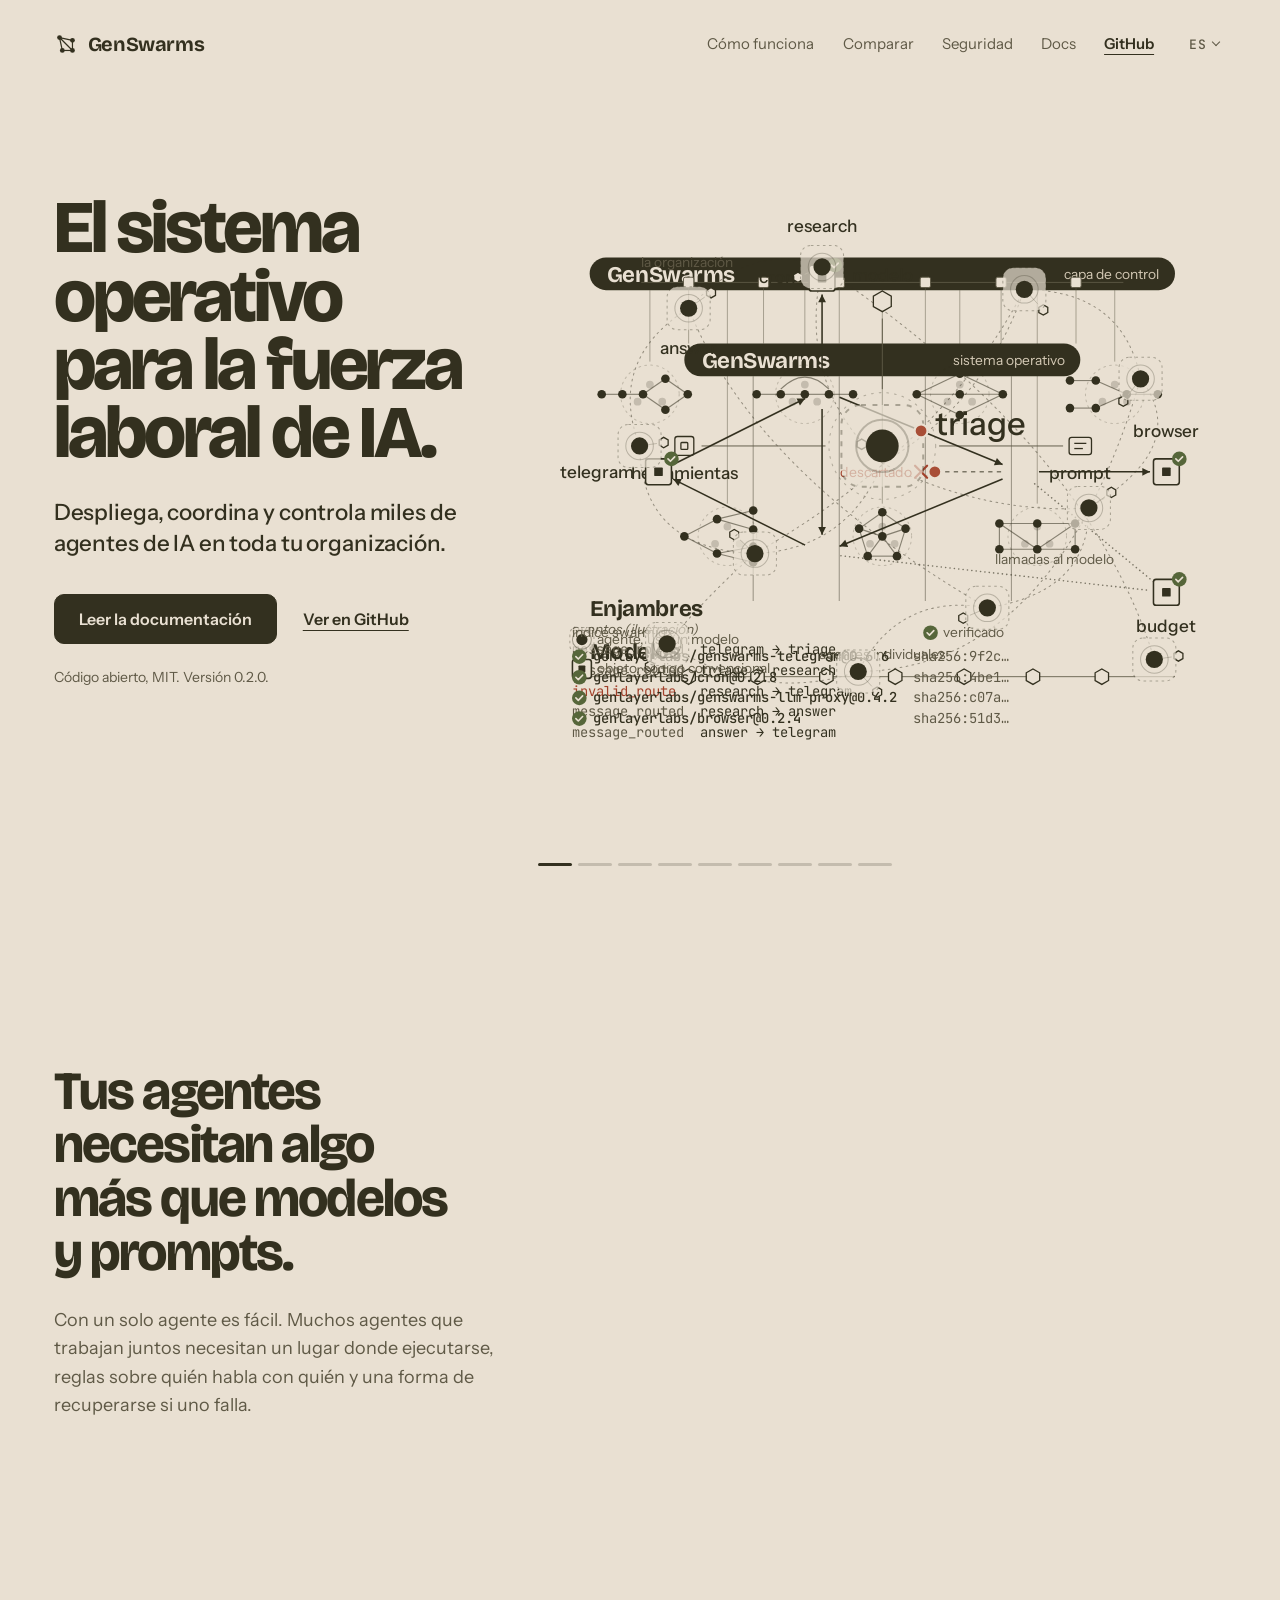
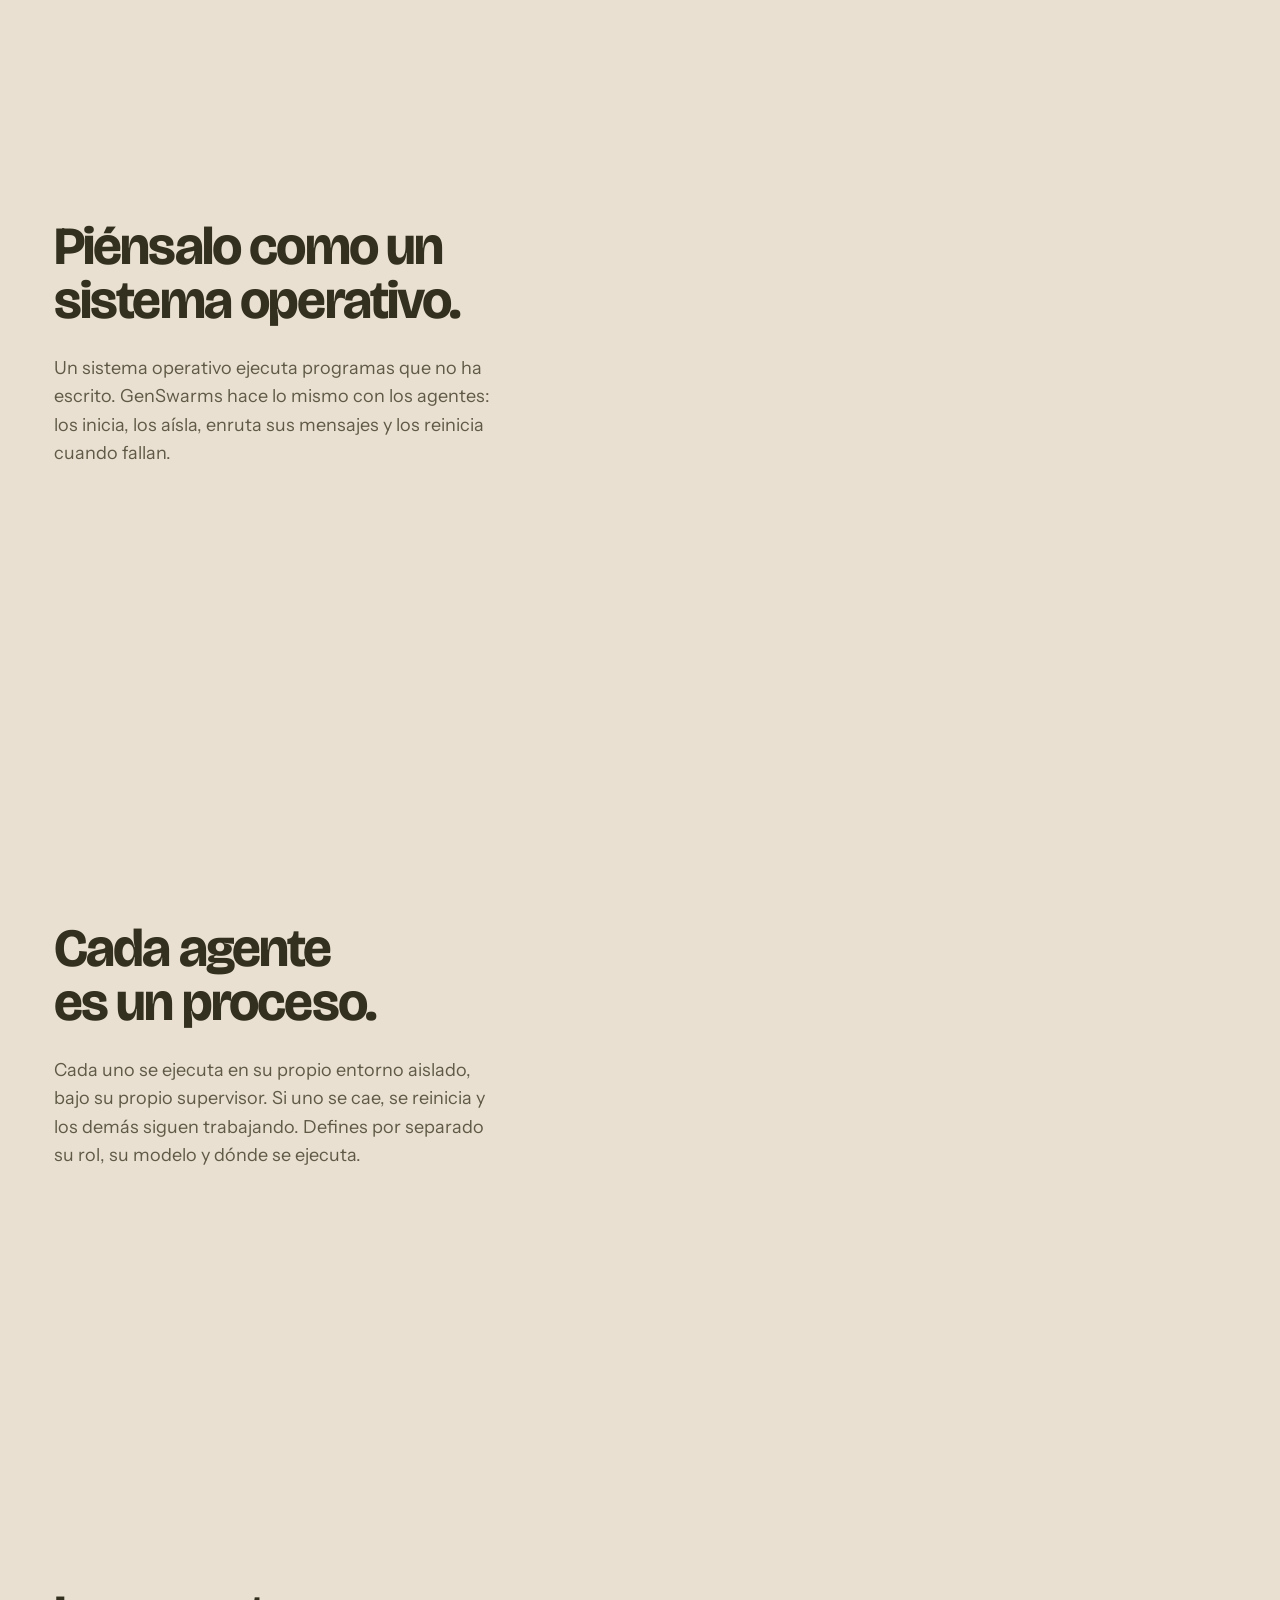
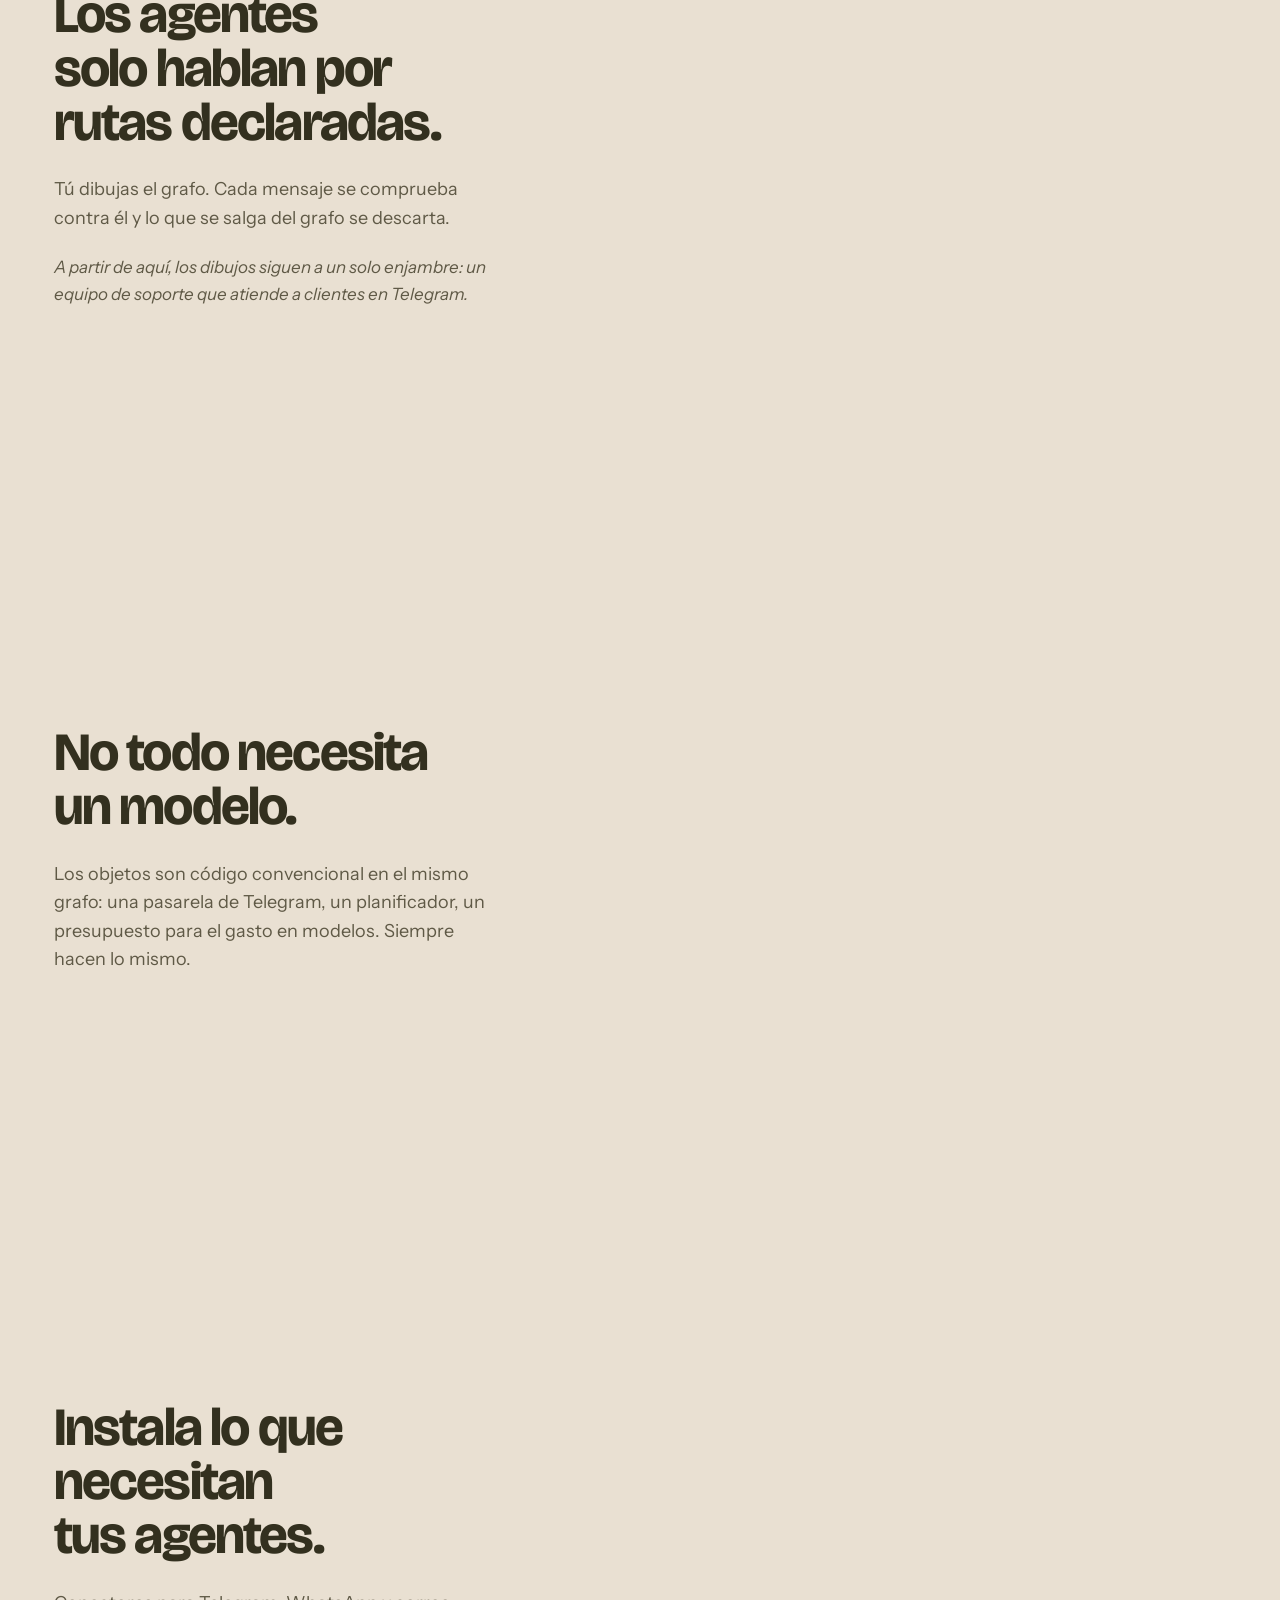
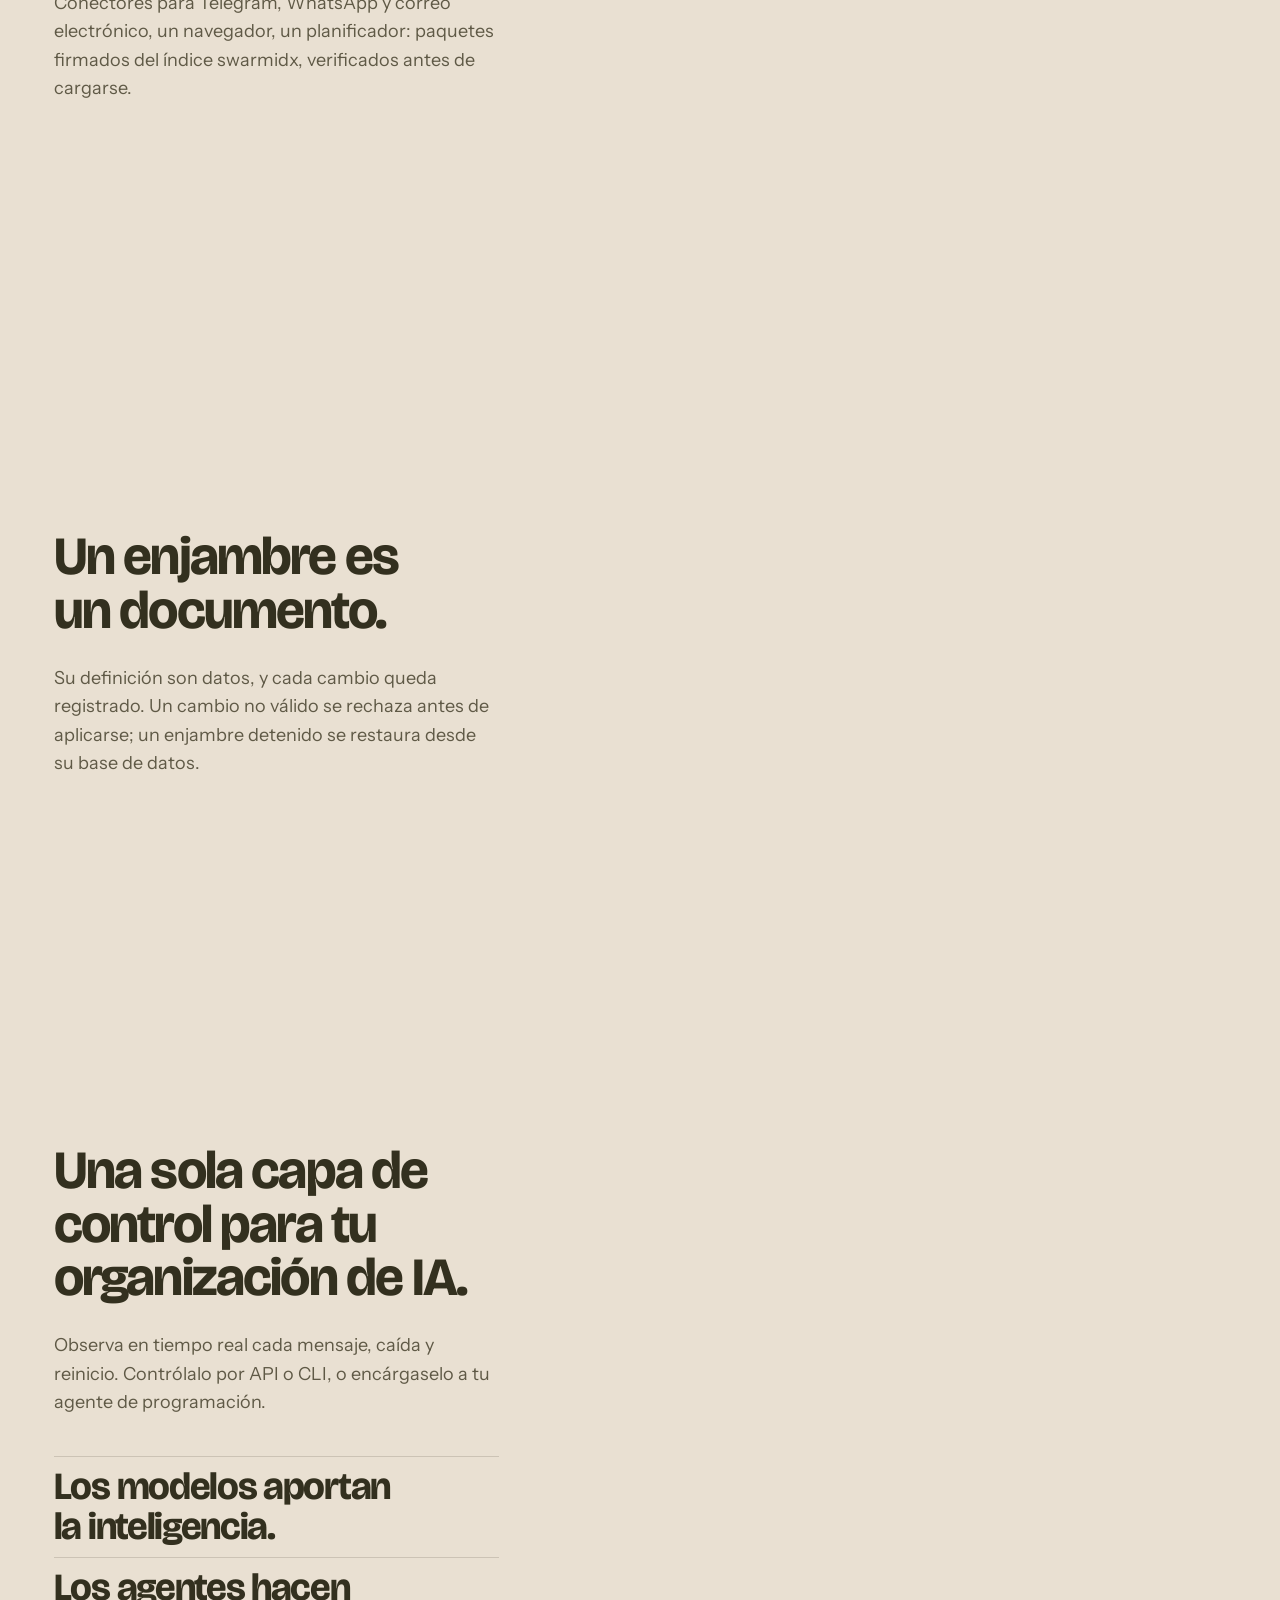
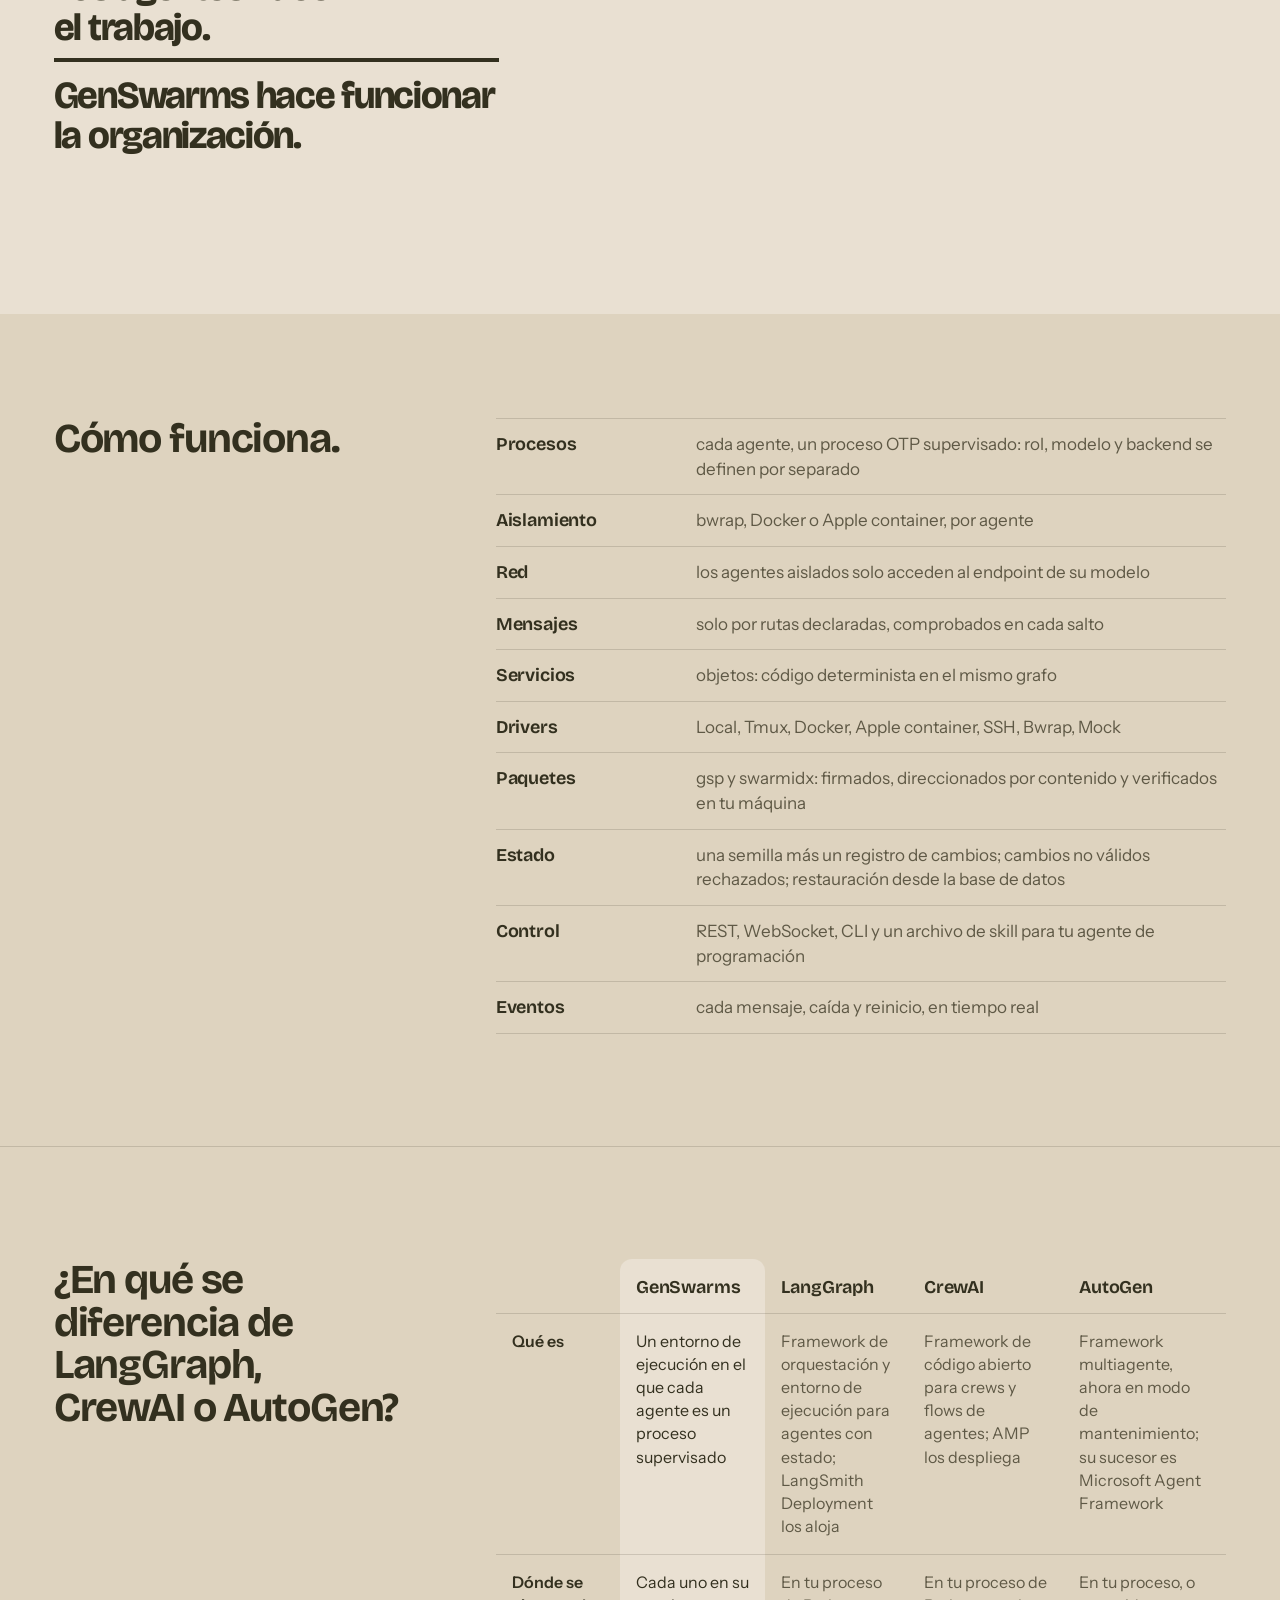
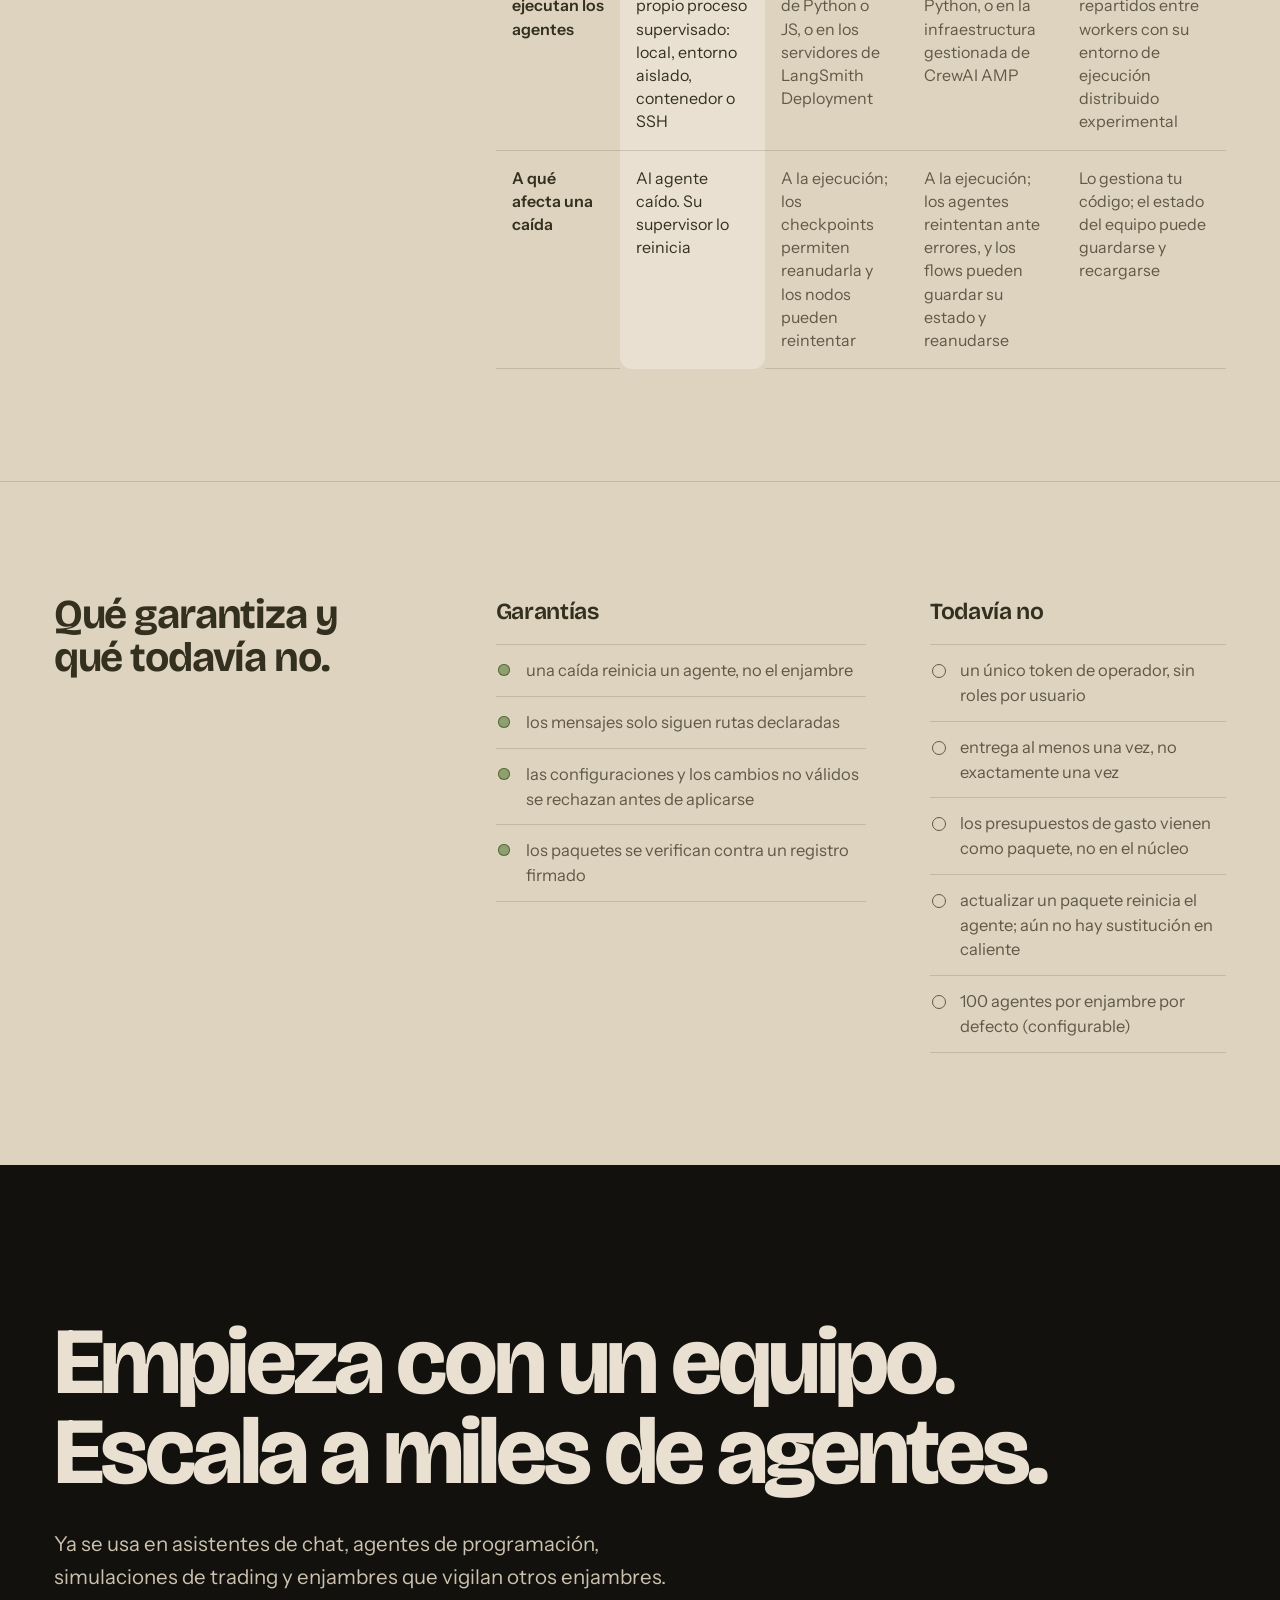
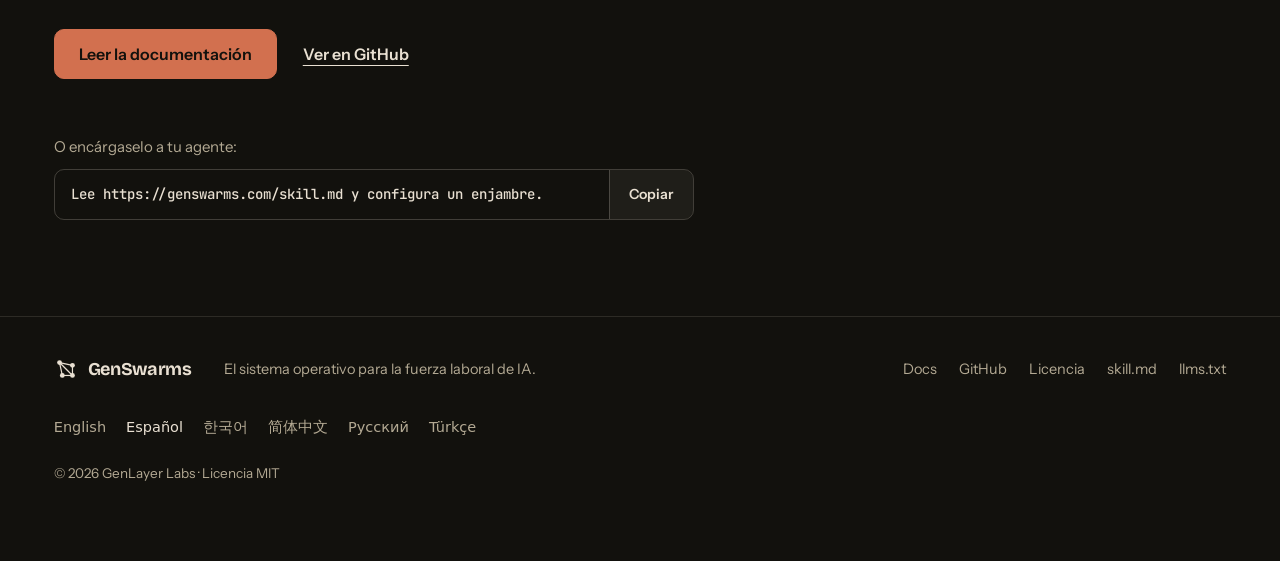
==== website/es/index.html @ ed3d5033 "site: landing page in Spanish, Korean, Chinese, Russian and Turkish Five translations built from the" ====
<!doctype html>
<html lang="es">
<head>
<meta charset="utf-8">
<meta name="viewport" content="width=device-width, initial-scale=1">
<title>GenSwarms: el sistema operativo para la fuerza laboral de IA</title>
<meta name="description" content="GenSwarms ejecuta agentes de IA como procesos separados y supervisados, con rutas de mensajes declaradas, API y eventos en vivo. Código abierto, MIT.">
<link rel="canonical" href="https://genswarms.com/es/">
<link rel="alternate" hreflang="en" href="https://genswarms.com/">
<link rel="alternate" hreflang="es" href="https://genswarms.com/es/">
<link rel="alternate" hreflang="ko" href="https://genswarms.com/ko/">
<link rel="alternate" hreflang="zh-Hans" href="https://genswarms.com/zh/">
<link rel="alternate" hreflang="ru" href="https://genswarms.com/ru/">
<link rel="alternate" hreflang="tr" href="https://genswarms.com/tr/">
<link rel="alternate" hreflang="x-default" href="https://genswarms.com/">
<meta http-equiv="content-language" content="es">
<meta property="og:type" content="website"><meta property="og:locale" content="es_ES">
<meta property="og:title" content="GenSwarms: el sistema operativo para la fuerza laboral de IA">
<meta property="og:description" content="Despliega, coordina y controla agentes de IA como procesos separados y supervisados.">
<meta property="og:url" content="https://genswarms.com/es/"><meta property="og:image" content="https://genswarms.com/og-es.png">
<meta name="twitter:card" content="summary_large_image">
<link rel="icon" href="/favicon.svg" type="image/svg+xml"><link rel="icon" href="/favicon-32.png" sizes="32x32"><link rel="apple-touch-icon" href="/apple-touch-icon.png">
<script type="application/ld+json">{"@context":"https://schema.org","@type":"SoftwareApplication","name":"GenSwarms","applicationCategory":"DeveloperApplication","operatingSystem":"Linux, macOS","softwareVersion":"0.2.0","license":"https://opensource.org/licenses/MIT","url":"https://genswarms.com/es/","codeRepository":"https://github.com/genlayerlabs/genswarms","description":"El sistema operativo para la fuerza laboral de IA: ejecuta agentes de IA como procesos separados y supervisados, en rutas de mensajes declaradas, con una API REST + WebSocket y un flujo de eventos en tiempo real.","inLanguage":"es","offers":{"@type":"Offer","price":"0","priceCurrency":"USD"},"author":{"@type":"Organization","name":"GenLayer Labs"}}</script>
<link rel="preconnect" href="https://fonts.googleapis.com">
<link rel="preconnect" href="https://fonts.gstatic.com" crossorigin>
<link href="https://fonts.googleapis.com/css2?family=Bricolage+Grotesque:opsz,wght@12..96,400..800&family=Instrument+Sans:ital,wght@0,400;0,500;0,600;1,400&family=JetBrains+Mono:wght@400;500&display=swap" rel="stylesheet">
<script>if(matchMedia('(min-width: 1000px) and (min-height: 600px)').matches&&!matchMedia('(prefers-reduced-motion: reduce)').matches)document.documentElement.classList.add('cine')</script>
<style>
:root{--sand:#E9E0D2;--sand-2:#DED3BF;--sand-3:#d3c7b0;--ink:#33301f;--ink-2:#5f5946;--line:rgba(51,48,31,.16);--clay:#A84E36;--clay-l:#D2704F;--clay-d:#96432e;--night:#12110d;--sage:#8fa06f;--sage-d:#56663a;--crash:#E0664A;--crash-d:#a2412b;--fd:'Bricolage Grotesque',ui-sans-serif,system-ui,sans-serif;--ft:'Instrument Sans',ui-sans-serif,system-ui,sans-serif;--fm:'JetBrains Mono',ui-monospace,Menlo,monospace;--g:clamp(16px,4.2vw,64px);--ease:cubic-bezier(.65,0,.25,1)}*{box-sizing:border-box}html{-webkit-text-size-adjust:100%;scroll-behavior:smooth;scroll-padding-top:88px}@media (prefers-reduced-motion:reduce){html{scroll-behavior:auto}}body{margin:0;background:var(--sand);color:var(--ink);font:400 18px/1.58 var(--ft);-webkit-font-smoothing:antialiased;text-rendering:optimizeLegibility;overflow-x:hidden}a{color:inherit}:focus-visible{outline:2px solid var(--clay);outline-offset:3px;border-radius:4px}code{font:500 .86em/1 var(--fm);background:var(--sand-2);padding:.18em .4em;border-radius:4px;color:var(--ink);white-space:nowrap}.sr{position:absolute;width:1px;height:1px;overflow:hidden;clip:rect(0 0 0 0);white-space:nowrap}.skip{position:absolute;left:16px;top:-60px;background:var(--ink);color:var(--sand);padding:10px 14px;border-radius:8px;z-index:100}.skip:focus{top:12px}.cine .step :focus-visible{scroll-margin-top:96px}.top{position:absolute;inset:0 0 auto 0;z-index:10;display:flex;align-items:center;justify-content:space-between;gap:24px;padding:22px var(--g)}.brand{display:inline-flex;align-items:center;min-height:44px;gap:10px;font:700 20px/1 var(--fd);letter-spacing:-.02em;text-decoration:none;color:var(--ink)}.mark{width:24px;height:24px;flex:none}.top nav{display:flex;align-items:center;gap:clamp(14px,2.2vw,30px);font-size:15px}.top nav a{display:inline-flex;align-items:center;min-height:44px;text-decoration:none;color:var(--ink-2)}.top nav a:hover{color:var(--ink)}.top nav .gh{color:var(--ink);font-weight:600;text-decoration:underline;text-decoration-thickness:1px;text-underline-offset:5px}.top nav .gh:hover{text-decoration-thickness:2px}@media (max-width:719px){.top nav a:not(.gh):not([href="/docs/"]){display:none}}.ctas{display:flex;flex-wrap:wrap;align-items:center;gap:12px 22px;margin:36px 0 0}.btn{display:inline-flex;align-items:center;justify-content:center;min-height:50px;padding:0 24px;border-radius:10px;font:600 16px/1 var(--ft);text-decoration:none;transition:background .2s,color .2s,border-color .2s}.btn-primary{background:var(--ink);color:var(--sand);border:1px solid var(--ink)}.btn-primary:hover{background:var(--clay);border-color:var(--clay)}.btn-ghost{border:0;text-decoration:underline;text-decoration-thickness:1px;text-underline-offset:5px;padding:0 4px;color:var(--ink)}.btn-ghost:hover{text-decoration-thickness:2px}.story{position:relative}.steps{padding:0 var(--g)}.step{padding:56px 0;border-top:1px solid var(--line)}.step-hero{border-top:0;padding-top:120px}.copy{max-width:38rem}.copy p{color:var(--ink-2);margin:0 0 18px;max-width:34em}h1,h2,h3{font-family:var(--fd);color:var(--ink);margin:0;text-wrap:balance}h1{font-weight:780;font-size:clamp(44px,13.2vw,64px);line-height:.92;letter-spacing:-.042em;margin-bottom:30px;font-variation-settings:"opsz" 96}.step h2{font-weight:730;font-size:clamp(34px,9.4vw,52px);line-height:.98;letter-spacing:-.034em;margin-bottom:26px;font-variation-settings:"opsz" 96}.copy .lead{font:500 clamp(21px,1.75vw,25px)/1.34 var(--ft);color:var(--ink);letter-spacing:-.006em}.copy .ex{font-style:italic;font-size:17px;color:var(--ink-2);margin-top:22px}.copy .meta{font-size:14px;margin-top:22px}.copy .triad{margin-top:40px;max-width:none}.triad span{display:block;font:740 clamp(30px,7.6vw,54px)/1.04 var(--fd);letter-spacing:-.034em;color:var(--ink);font-variation-settings:"opsz" 96;padding:10px 0;border-top:1px solid var(--line)}.triad span:last-child{border-top:4px solid var(--ink);padding-top:14px}.still{margin:28px 0 0;padding:0}.still .sys.L{display:none}.still .sys.P{max-width:520px;margin:0 auto}.fig-note{font-size:13px;line-height:1.45;color:var(--ink-2);margin-top:10px}.stage-col{display:none}@media (min-width:760px){.still{margin:40px 0 0}.still .sys.L{display:block;max-width:900px}.still .sys.P{display:none}}@media (min-width:1000px){.step{padding:96px 0}.step-hero{padding-top:150px}h1{font-size:clamp(50px,5.5vw,104px)}.step h2{font-size:clamp(40px,4.2vw,64px);line-height:1}.triad span{font-size:clamp(30px,3vw,46px)}}@media (min-width:1280px){.step{display:grid;grid-template-columns:minmax(0,4.5fr) minmax(0,7.5fr);gap:4vw;align-items:center}.still{margin:0}h1{font-size:clamp(50px,5.8vw,104px)}}@media (min-width:1000px){.cine .story{display:grid;grid-template-columns:minmax(0,1fr) min(58vw,880px)}.cine .steps{grid-column:1;grid-row:1;padding-right:3vw}.cine .step{display:flex;flex-direction:column;justify-content:center;min-height:78vh;padding:12vh 0;border-top:0}.cine .step-hero{min-height:100vh;padding-top:max(12vh,104px)}.cine .step:last-child{min-height:100vh}.cine .still{display:none}.cine .stage-col{display:block;grid-column:2;grid-row:1}}@media (min-width:1000px) and (max-width:1279px){.cine .story{grid-template-columns:minmax(0,1fr) 60vw}.cine h1{font-size:5.3vw}.cine .stage{padding-right:24px}}@media (min-width:1000px) and (max-width:1279px),(min-width:1000px) and (max-height:799px){.L.live .ts,.L.live .log{font-size:18.5px}}@media (min-width:1000px) and (max-height:799px){.stage{padding-top:12px;padding-bottom:12px}.stage-cap{margin-top:6px}}.stage{position:sticky;top:0;height:100vh;display:flex;flex-direction:column;justify-content:center;padding:24px var(--g) 24px 0}.stage-fig{margin:0;flex:1;min-height:0;display:flex;flex-direction:column;justify-content:center}.stage .sys{width:100%;height:min(78vh,720px)}.stage-cap{min-height:1.45em;padding-left:2px}.stage-cap span{display:none}.live[data-s="4"]~.stage-cap [data-at="4"],.live[data-s="5"]~.stage-cap [data-at="5"],.live[data-s="6"]~.stage-cap [data-at="6"],.live[data-s="7"]~.stage-cap [data-at="7"]{display:inline}.rail{list-style:none;display:flex;gap:6px;margin:6px 0 0;padding:0}.rail button{appearance:none;border:0;background:none;padding:10px 0;width:34px;cursor:pointer;display:block}.rail button::before{content:"";display:block;height:3px;border-radius:2px;background:rgba(51,48,31,.2);transition:background .3s}.rail button:hover::before{background:rgba(51,48,31,.5)}.rail button[aria-current]::before{background:var(--ink)}.sys{display:block;width:100%;height:auto;overflow:visible}.sys text{font-family:var(--ft);fill:var(--ink-2)}.sys .t{fill:var(--ink);font-weight:500}.sys .tb{font-family:var(--fd);font-weight:700;fill:var(--ink);letter-spacing:-.02em}.sys .log{font-family:var(--fm);fill:var(--ink);white-space:pre}.sys .logcap{font-style:italic}.sys .k-message_routed,.sys .k-dg{fill:var(--ink-2)}.sys .k-invalid_route,.sys .k-no{fill:var(--crash-d)}.sys .k-hd,.sys .k-pkg{fill:var(--ink);font-weight:500}.sys .st{fill:var(--ink)}.fx{opacity:0}.org-ghost{fill:none;stroke:var(--ink);stroke-opacity:.22;stroke-width:1.2;stroke-dasharray:2 5;stroke-linecap:round}.org-ghost-m{stroke:var(--ink);stroke-opacity:.2;stroke-width:9;stroke-linecap:round}.P .org-ghost-m{stroke-width:7}.ag .core{fill:var(--ink)}.ag .ring{fill:none;stroke:var(--ink);stroke-opacity:.26;stroke-width:1.2}.ag .bnd,.lg-b{fill:rgba(233,224,210,.7);stroke:var(--ink);stroke-opacity:.35;stroke-width:1.2;stroke-dasharray:3 4}.wire{fill:none;stroke:var(--ink);stroke-opacity:.45;stroke-width:1.2;stroke-dasharray:2 5;stroke-linecap:round}.orgline{stroke:var(--ink-2);stroke-width:1}.dept{fill:var(--sand);stroke:var(--ink-2);stroke-width:1.1}.drop{stroke:var(--ink-2);stroke-width:1;stroke-opacity:.55}.layer{fill:var(--ink)}.sys .tb.bandl{fill:var(--sand)}.sys .ts.bandr{fill:#d5cab6}.dia-in{fill:none;stroke:var(--sand);stroke-width:1.5}.col{stroke:var(--ink);stroke-width:1.3;stroke-opacity:.4}.lead{stroke:var(--ink-2);stroke-width:1}.halo{fill:none;stroke:var(--ink);stroke-opacity:.3;stroke-width:1.2;stroke-dasharray:2 7;stroke-linecap:round}.sat{stroke:var(--ink-2);stroke-width:1.1}.glyph,.hex{fill:var(--sand);stroke:var(--ink);stroke-width:1.5}.e{stroke:var(--ink);stroke-width:1.8}.e-h{fill:var(--ink)}.burst{fill:none;stroke:var(--crash);stroke-width:2;stroke-dasharray:4 4;transform-box:fill-box;transform-origin:center}.restart{fill:none;stroke:var(--sage);stroke-width:3;transform-box:fill-box;transform-origin:center}.tok circle{fill:var(--clay);stroke:var(--sand);stroke-width:2.5}.ce{stroke:var(--ink);stroke-width:1.3;stroke-opacity:.55;fill:none}.cn{fill:var(--ink)}.ob{fill:var(--sand);stroke:var(--ink);stroke-width:1.8}.ob-c{fill:var(--ink)}.lg-r{fill:none;stroke:var(--ink);stroke-opacity:.4;stroke-width:1.2}.lg-c{fill:var(--ink)}.mc{stroke:var(--ink);stroke-opacity:.6;stroke-width:1.8;stroke-dasharray:.1 5;stroke-linecap:round}.edrop{stroke:var(--ink);stroke-opacity:.6;stroke-width:1.6;stroke-dasharray:5 5}.xm{fill:none;stroke:var(--crash-d);stroke-width:2.6;stroke-linecap:round}.sys .xl{fill:var(--crash-d)}.okb{fill:var(--sage-d)}.nob{fill:var(--crash-d)}.okc{fill:none;stroke:var(--sand);stroke-width:1.9;stroke-linecap:round;stroke-linejoin:round}.doc{fill:var(--sand);stroke:var(--ink);stroke-opacity:.45;stroke-width:1.3}.doc-f{fill:none;stroke:var(--ink);stroke-opacity:.45;stroke-width:1.3}.db{fill:var(--sand);stroke:var(--ink);stroke-width:1.4}.mline{stroke:var(--ink-2);stroke-width:1}.P .e,.P .ce{stroke-width:1.5}.live .world{transform-origin:0 0}.live .cam{transform-box:view-box}@media (prefers-reduced-motion:no-preference){.live .fx{transition:opacity .5s ease}.live .ag{transition:transform 1s cubic-bezier(.22,1,.36,1) calc(var(--i) * 30ms),opacity .5s ease}.live .world{transition:transform 1.2s var(--ease),opacity .7s ease .25s}.live .cam{transition:transform 1.2s var(--ease)}.live[data-s="0"] .halo{animation:spin 60s linear infinite;transform-box:fill-box;transform-origin:center}@keyframes spin{to{transform:rotate(360deg)}}.sys[data-s="3"] .a10 .core{animation:crashCore 7.2s infinite}.sys[data-s="3"] .burst{animation:burst 7.2s infinite}.sys[data-s="3"] .restart{animation:restart 7.2s infinite}.sys[data-s="3"] .st{animation:status 7.2s infinite}@keyframes crashCore{0%,33%{fill:var(--ink)}35%,56%{fill:var(--crash)}62%{fill:var(--sage)}72%,100%{fill:var(--ink)}}@keyframes burst{0%,33%{opacity:0;transform:scale(.6)}36%{opacity:1;transform:scale(1)}56%{opacity:.9;transform:scale(1.15)}64%,100%{opacity:0;transform:scale(1.5)}}@keyframes restart{0%,56%{opacity:0;transform:scale(1.5)}64%{opacity:1;transform:scale(1)}100%{opacity:1;transform:scale(1)}}@keyframes status{0%,34%{opacity:0}40%,100%{opacity:1}}}.proof{background:var(--sand-2)}.band{display:grid;gap:34px;max-width:1400px;margin:0 auto;padding:88px var(--g);border-top:1px solid var(--line)}.band:first-child{border-top:0;padding-top:104px}.band-head h2{font-weight:700;font-size:clamp(30px,6.6vw,46px);line-height:1.04;letter-spacing:-.028em;margin-bottom:16px}@media (min-width:1000px){.band{grid-template-columns:minmax(0,4fr) minmax(0,8fr);gap:6vw;padding-top:112px;padding-bottom:112px}.band-head{position:sticky;top:48px;align-self:start}.band-head h2{font-size:clamp(34px,3.2vw,46px)}}.spec{margin:0;border-bottom:1px solid var(--line)}.spec div{display:grid;gap:2px;padding:13px 0;border-top:1px solid var(--line)}.spec dt{font:650 18px/1.3 var(--fd);letter-spacing:-.01em;color:var(--ink)}.spec dd{margin:0;color:var(--ink-2);font-size:17px;line-height:1.45}@media (min-width:640px){.spec div{grid-template-columns:minmax(120px,1fr) minmax(0,3fr);gap:24px;align-items:baseline}}.cmp-wrap{min-width:0}.cmp{width:100%;border-collapse:collapse;font-size:16px;line-height:1.45}.cmp th,.cmp td{text-align:left;vertical-align:top;padding:16px 16px;border-top:1px solid var(--line)}.cmp thead th{border-top:0;font:650 18px/1.2 var(--fd);letter-spacing:-.01em;color:var(--ink);padding-top:18px;padding-bottom:14px}.cmp tbody th{font-weight:600;color:var(--ink);width:17%}.cmp td{color:var(--ink-2)}.cmp .gs{background:var(--sand);color:var(--ink)}.cmp thead .gs{border-radius:12px 12px 0 0}.cmp tbody tr:last-child .gs{border-radius:0 0 12px 12px}.cmp tbody tr:last-child th,.cmp tbody tr:last-child td{border-bottom:1px solid var(--line)}.cmp tbody tr:last-child td.gs{border-bottom-color:transparent}@media (max-width:759px){.cmp,.cmp tbody,.cmp tr,.cmp th,.cmp td{display:block;width:auto}.cmp thead{position:absolute;width:1px;height:1px;overflow:hidden;clip:rect(0 0 0 0)}.cmp tr{padding:22px 0 8px;border-top:1px solid var(--line)}.cmp tbody tr:last-child{border-bottom:1px solid var(--line)}.cmp tbody th{border:0;padding:0 0 12px;font:650 20px/1.2 var(--fd);width:auto}.cmp td{border:0;padding:8px 0;display:grid;grid-template-columns:96px 1fr;gap:12px}.cmp td::before{content:attr(data-l);font-weight:600;color:var(--ink);font-size:14.5px}.cmp td.gs{border-radius:10px!important;padding:12px 12px;margin:0 -12px 6px}.cmp tbody tr:last-child th,.cmp tbody tr:last-child td{border-bottom:0}}.sec-cols{display:grid;gap:40px}@media (min-width:760px){.sec-cols{grid-template-columns:1.25fr 1fr;gap:5vw}}.sec-col h3{font-weight:650;font-size:23px;letter-spacing:-.015em;margin-bottom:14px}.sec-col ul{list-style:none;margin:0;padding:0;border-bottom:1px solid var(--line)}.sec-col li{position:relative;padding:13px 0 13px 30px;border-top:1px solid var(--line);color:var(--ink-2);font-size:16.5px;line-height:1.5}.sec-col li::before{content:"";position:absolute;left:2px;top:19px;width:12px;height:12px;border-radius:50%}.yes li::before{background:var(--sage);box-shadow:inset 0 0 0 1px var(--sage-d)}.not li::before{border:1.5px solid var(--ink-2)}.sec-col code{background:var(--sand)}.close{background:var(--night);color:var(--sand)}.close-in{max-width:1400px;margin:0 auto;padding:clamp(88px,12vw,160px) var(--g) 96px}.close h2{color:var(--sand);font-weight:760;font-size:clamp(40px,7.4vw,104px);line-height:.95;letter-spacing:-.04em;max-width:12em;font-variation-settings:"opsz" 96}.close p{color:#cbc1ae;font-size:clamp(18px,1.6vw,21px);max-width:32em;margin:30px 0 0}.close .btn-primary{background:var(--clay-l);border-color:var(--clay-l);color:var(--night)}.close .btn-primary:hover{background:var(--sand);border-color:var(--sand)}.close .btn-ghost{color:var(--sand)}.close :focus-visible,.foot :focus-visible{outline-color:var(--clay-l)}.handoff{margin-top:56px;max-width:640px}.handoff p{font-size:15px;margin:0 0 10px;color:#b3a993}.prompt{display:flex;align-items:stretch;border:1px solid rgba(233,224,210,.22);border-radius:10px;overflow:hidden}.prompt code{flex:1;min-width:0;background:none;color:var(--sand);font-size:14px;line-height:1.55;padding:14px 16px;white-space:normal;overflow-wrap:anywhere}.prompt button{appearance:none;border:0;border-left:1px solid rgba(233,224,210,.22);background:rgba(233,224,210,.06);color:var(--sand);font:600 14px/1 var(--ft);padding:0 18px;cursor:pointer;min-width:84px}.prompt button:hover{background:rgba(233,224,210,.14)}.foot{background:var(--night);color:#b3a993;border-top:1px solid rgba(233,224,210,.12)}.foot-in{max-width:1400px;margin:0 auto;padding:30px var(--g) 76px;display:flex;flex-wrap:wrap;align-items:center;gap:14px 32px;font-size:14.5px}.foot .brand{color:var(--sand);font-size:18px}.foot p{margin:0;flex:1;min-width:220px}.foot nav{display:flex;flex-wrap:wrap;gap:0 22px}.foot .legal{flex-basis:100%;font-size:13.5px}.foot nav a{display:inline-flex;align-items:center;min-height:44px;text-decoration:none}.foot nav a:hover{color:var(--sand)}
.live[data-s="0"] .cam{transform:translateY(49px)}.live[data-s="1"] .cam{transform:translateY(-10px)}.live[data-s="2"] .cam{transform:translateY(0px)}.live[data-s="3"] .cam{transform:translateY(0px)}.live[data-s="4"] .cam{transform:translateY(-103px)}.live[data-s="5"] .cam{transform:translateY(-5px)}.live[data-s="6"] .cam{transform:translateY(-45px)}.live[data-s="7"] .cam{transform:translateY(57.5px)}.live[data-s="8"] .cam{transform:translateY(-10px)}.sys[data-s="0"] .v0{opacity:1;visibility:visible}.sys[data-s="1"] .v1{opacity:1;visibility:visible}.sys[data-s="2"] .v2{opacity:1;visibility:visible}.sys[data-s="3"] .v3{opacity:1;visibility:visible}.sys[data-s="4"] .v4{opacity:1;visibility:visible}.sys[data-s="5"] .v5{opacity:1;visibility:visible}.sys[data-s="6"] .v6{opacity:1;visibility:visible}.sys[data-s="7"] .v7{opacity:1;visibility:visible}.sys[data-s="8"] .v8{opacity:1;visibility:visible}.live[data-s="0"] .v0:not(.ag),.live[data-s="1"] .v1:not(.ag),.live[data-s="2"] .v2:not(.ag),.live[data-s="3"] .v3:not(.ag),.live[data-s="4"] .v4:not(.ag),.live[data-s="5"] .v5:not(.ag),.live[data-s="6"] .v6:not(.ag),.live[data-s="7"] .v7:not(.ag),.live[data-s="8"] .v8:not(.ag){transition-delay:.35s}.L[data-s="0"] .a0{transform:translate(400px,300px) scale(1.9)}.L[data-s="0"] .a1,.L[data-s="0"] .a2,.L[data-s="0"] .a3,.L[data-s="0"] .a4,.L[data-s="0"] .a5,.L[data-s="0"] .a6,.L[data-s="0"] .a7,.L[data-s="0"] .a8,.L[data-s="0"] .a9,.L[data-s="0"] .a10,.L[data-s="0"] .a11{transform:translate(400px,300px) scale(0.3)}.L[data-s="1"] .a0{transform:translate(400px,320px)}.L[data-s="1"] .a1{transform:translate(175px,140px)}.L[data-s="1"] .a2{transform:translate(330px,92px)}.L[data-s="1"] .a3{transform:translate(565px,118px)}.L[data-s="1"] .a4{transform:translate(700px,222px)}.L[data-s="1"] .a5{transform:translate(118px,300px)}.L[data-s="1"] .a6{transform:translate(252px,425px)}.L[data-s="1"] .a7{transform:translate(640px,372px)}.L[data-s="1"] .a8{transform:translate(522px,488px)}.L[data-s="1"] .a9{transform:translate(372px,562px)}.L[data-s="1"] .a10{transform:translate(150px,530px)}.L[data-s="1"] .a11{transform:translate(716px,548px)}.L[data-s="2"] .a0,.L[data-s="3"] .a0{transform:translate(250px,300px)}.L[data-s="2"] .a1,.L[data-s="3"] .a1{transform:translate(350px,300px)}.L[data-s="2"] .a2,.L[data-s="3"] .a2{transform:translate(450px,300px)}.L[data-s="2"] .a3,.L[data-s="3"] .a3,.L[data-s="4"] .a3,.L[data-s="5"] .a3,.L[data-s="6"] .a3,.L[data-s="7"] .a3,.L[data-s="8"] .a3{transform:translate(550px,300px)}.L[data-s="2"] .a4,.L[data-s="3"] .a4,.L[data-s="4"] .a4,.L[data-s="5"] .a4,.L[data-s="6"] .a4,.L[data-s="7"] .a4,.L[data-s="8"] .a4{transform:translate(250px,390px)}.L[data-s="2"] .a5,.L[data-s="3"] .a5,.L[data-s="4"] .a5,.L[data-s="5"] .a5,.L[data-s="6"] .a5,.L[data-s="7"] .a5,.L[data-s="8"] .a5{transform:translate(350px,390px)}.L[data-s="2"] .a6,.L[data-s="3"] .a6,.L[data-s="4"] .a6,.L[data-s="5"] .a6,.L[data-s="6"] .a6,.L[data-s="7"] .a6,.L[data-s="8"] .a6{transform:translate(450px,390px)}.L[data-s="2"] .a7,.L[data-s="3"] .a7,.L[data-s="4"] .a7,.L[data-s="5"] .a7,.L[data-s="6"] .a7,.L[data-s="7"] .a7,.L[data-s="8"] .a7{transform:translate(550px,390px)}.L[data-s="2"] .a8,.L[data-s="3"] .a8,.L[data-s="4"] .a8,.L[data-s="5"] .a8,.L[data-s="6"] .a8,.L[data-s="7"] .a8,.L[data-s="8"] .a8{transform:translate(250px,480px)}.L[data-s="2"] .a9,.L[data-s="3"] .a9,.L[data-s="4"] .a9,.L[data-s="5"] .a9,.L[data-s="6"] .a9,.L[data-s="7"] .a9,.L[data-s="8"] .a9{transform:translate(350px,480px)}.L[data-s="2"] .a10,.L[data-s="3"] .a10,.L[data-s="4"] .a10,.L[data-s="5"] .a10,.L[data-s="6"] .a10,.L[data-s="7"] .a10,.L[data-s="8"] .a10{transform:translate(450px,480px)}.L[data-s="2"] .a11,.L[data-s="3"] .a11,.L[data-s="4"] .a11,.L[data-s="5"] .a11,.L[data-s="6"] .a11,.L[data-s="7"] .a11,.L[data-s="8"] .a11{transform:translate(550px,480px)}.L[data-s="4"] .a0,.L[data-s="5"] .a0,.L[data-s="6"] .a0,.L[data-s="7"] .a0,.L[data-s="8"] .a0{transform:translate(330px,235px)}.L[data-s="4"] .a1,.L[data-s="5"] .a1,.L[data-s="6"] .a1,.L[data-s="7"] .a1,.L[data-s="8"] .a1{transform:translate(330px,425px)}.L[data-s="4"] .a2,.L[data-s="5"] .a2,.L[data-s="6"] .a2,.L[data-s="7"] .a2,.L[data-s="8"] .a2{transform:translate(560px,330px)}.L[data-s="7"] .world,.L[data-s="8"] .world{transform:translate(313px,272px) scale(0.2);opacity:0}.L .t{font-size:20px}.L .ts{font-size:16px}.L .tb{font-size:26px}.L .log{font-size:16px}.L[data-s="4"] .tok{transform:translate(445px,282.5px)}.L[data-s="5"] .tok{transform:translate(330px,330px)}.L[data-s="4"] .tok2{transform:translate(461px,330px)}.L[data-s="0"] .tok,.L[data-s="1"] .tok,.L[data-s="2"] .tok,.L[data-s="3"] .tok,.L[data-s="6"] .tok,.L[data-s="7"] .tok,.L[data-s="8"] .tok{transform:translate(330px,235px)}.L .tok2{transform:translate(560px,330px)}@media (prefers-reduced-motion:no-preference){@keyframes t4L{0%{transform:translate(140px,330px);opacity:0}4%{transform:translate(140px,330px);opacity:1}18%{transform:translate(330px,235px);opacity:1}34%{transform:translate(560px,330px);opacity:1}36%{transform:translate(560px,330px);opacity:1}54%{transform:translate(330px,425px);opacity:1}72%{transform:translate(140px,330px);opacity:1}78%{transform:translate(140px,330px);opacity:0}100%{transform:translate(140px,330px);opacity:0}}@keyframes x4L{0%{transform:translate(560px,330px);opacity:0}38%{transform:translate(560px,330px);opacity:0}40%{transform:translate(560px,330px);opacity:1}50%{transform:translate(461px,330px);opacity:1}64%{transform:translate(461px,330px);opacity:1}70%{transform:translate(461px,330px);opacity:0}100%{transform:translate(461px,330px);opacity:0}}@keyframes t5L{0%{transform:translate(140px,330px);opacity:0}4%{transform:translate(140px,330px);opacity:1}24%{transform:translate(330px,235px);opacity:1}46%{transform:translate(330px,425px);opacity:1}68%{transform:translate(140px,330px);opacity:1}74%{transform:translate(140px,330px);opacity:0}100%{transform:translate(140px,330px);opacity:0}}.L[data-s="4"] .tok{animation:t4L 6.4s linear infinite}.L[data-s="4"] .tok2{animation:x4L 6.4s linear infinite}.L[data-s="5"] .tok{animation:t5L 5.6s linear infinite}}.P[data-s="0"] .a0{transform:translate(200px,300px) scale(1.7)}.P[data-s="1"] .a0{transform:translate(200px,300px)}.P[data-s="1"] .a1{transform:translate(70px,92px)}.P[data-s="1"] .a2{transform:translate(190px,58px)}.P[data-s="1"] .a3{transform:translate(322px,112px)}.P[data-s="1"] .a4{transform:translate(352px,250px)}.P[data-s="1"] .a5{transform:translate(48px,250px)}.P[data-s="1"] .a6{transform:translate(108px,392px)}.P[data-s="1"] .a7{transform:translate(312px,380px)}.P[data-s="1"] .a8{transform:translate(252px,492px)}.P[data-s="1"] .a9{transform:translate(130px,560px)}.P[data-s="1"] .a10{transform:translate(40px,480px)}.P[data-s="1"] .a11{transform:translate(352px,574px)}.P[data-s="2"] .a0,.P[data-s="3"] .a0{transform:translate(80px,300px)}.P[data-s="2"] .a1,.P[data-s="3"] .a1{transform:translate(160px,300px)}.P[data-s="2"] .a2,.P[data-s="3"] .a2{transform:translate(240px,300px)}.P[data-s="2"] .a3,.P[data-s="3"] .a3{transform:translate(320px,300px)}.P[data-s="2"] .a4,.P[data-s="3"] .a4{transform:translate(80px,380px)}.P[data-s="2"] .a5,.P[data-s="3"] .a5{transform:translate(160px,380px)}.P[data-s="2"] .a6,.P[data-s="3"] .a6{transform:translate(240px,380px)}.P[data-s="2"] .a7,.P[data-s="3"] .a7{transform:translate(320px,380px)}.P[data-s="2"] .a8,.P[data-s="3"] .a8{transform:translate(80px,460px)}.P[data-s="2"] .a9,.P[data-s="3"] .a9{transform:translate(160px,460px)}.P[data-s="2"] .a10,.P[data-s="3"] .a10{transform:translate(240px,460px)}.P[data-s="2"] .a11,.P[data-s="3"] .a11{transform:translate(320px,460px)}.P[data-s="4"] .a0,.P[data-s="5"] .a0,.P[data-s="6"] .a0,.P[data-s="7"] .a0,.P[data-s="8"] .a0{transform:translate(80px,175px)}.P[data-s="4"] .a1,.P[data-s="5"] .a1,.P[data-s="6"] .a1,.P[data-s="7"] .a1{transform:translate(320px,175px)}.P[data-s="4"] .a2,.P[data-s="5"] .a2,.P[data-s="6"] .a2,.P[data-s="7"] .a2{transform:translate(200px,370px)}.P[data-s="7"] .world,.P[data-s="8"] .world{transform:translate(160px,260px) scale(0.2);opacity:0}.P .t{font-size:16px}.P .ts{font-size:15.5px}.P .tb{font-size:20px}.P .log{font-size:15px}.P[data-s="4"] .tok{transform:translate(140px,272.5px)}.P[data-s="5"] .tok{transform:translate(200px,175px)}.P[data-s="4"] .tok2{transform:translate(200px,312px)}.P[data-s="0"] .tok,.P[data-s="1"] .tok,.P[data-s="2"] .tok,.P[data-s="3"] .tok,.P[data-s="6"] .tok,.P[data-s="7"] .tok,.P[data-s="8"] .tok{transform:translate(80px,175px)}.P .tok2{transform:translate(200px,370px)}@media (prefers-reduced-motion:no-preference){@keyframes t4P{0%{transform:translate(200px,50px);opacity:0}4%{transform:translate(200px,50px);opacity:1}18%{transform:translate(80px,175px);opacity:1}34%{transform:translate(200px,370px);opacity:1}36%{transform:translate(200px,370px);opacity:1}54%{transform:translate(320px,175px);opacity:1}72%{transform:translate(200px,50px);opacity:1}78%{transform:translate(200px,50px);opacity:0}100%{transform:translate(200px,50px);opacity:0}}@keyframes x4P{0%{transform:translate(200px,370px);opacity:0}38%{transform:translate(200px,370px);opacity:0}40%{transform:translate(200px,370px);opacity:1}50%{transform:translate(200px,312px);opacity:1}64%{transform:translate(200px,312px);opacity:1}70%{transform:translate(200px,312px);opacity:0}100%{transform:translate(200px,312px);opacity:0}}@keyframes t5P{0%{transform:translate(200px,50px);opacity:0}4%{transform:translate(200px,50px);opacity:1}24%{transform:translate(80px,175px);opacity:1}46%{transform:translate(320px,175px);opacity:1}68%{transform:translate(200px,50px);opacity:1}74%{transform:translate(200px,50px);opacity:0}100%{transform:translate(200px,50px);opacity:0}}.P[data-s="4"] .tok{animation:t4P 6.4s linear infinite}.P[data-s="4"] .tok2{animation:x4P 6.4s linear infinite}.P[data-s="5"] .tok{animation:t5P 5.6s linear infinite}}
.lang{position:relative}.lang summary{list-style:none;display:inline-flex;align-items:center;justify-content:center;gap:7px;min-height:44px;min-width:44px;cursor:pointer;color:var(--ink-2);font:500 13px/1 var(--fm);letter-spacing:.04em;border-radius:6px}.lang summary::-webkit-details-marker{display:none}.lang summary::after{content:"";width:5px;height:5px;border-right:1.5px solid currentColor;border-bottom:1.5px solid currentColor;transform:translateY(-2px) rotate(45deg)}.lang[open] summary::after{transform:translateY(1px) rotate(-135deg)}.lang summary:hover,.lang[open] summary{color:var(--ink)}.lang ul{position:absolute;right:0;top:100%;z-index:20;list-style:none;margin:2px 0 0;padding:6px;min-width:170px;background:var(--sand);border:1px solid var(--line);border-radius:10px;box-shadow:0 12px 32px rgba(51,48,31,.16)}.top nav .lang a{display:flex!important;align-items:center;min-height:44px;padding:0 12px;border-radius:6px;color:var(--ink-2);font:400 15px/1.2 system-ui,-apple-system,"Segoe UI",Roboto,"Noto Sans","Apple SD Gothic Neo","Noto Sans KR","PingFang SC","Noto Sans SC",sans-serif;text-decoration:none;white-space:nowrap}.top nav .lang a:hover{background:var(--sand-2);color:var(--ink)}.top nav .lang a[aria-current]{color:var(--ink);font-weight:600}.foot .foot-langs{flex-basis:100%;gap:0 20px;font-family:system-ui,-apple-system,"Segoe UI",Roboto,"Noto Sans","Apple SD Gothic Neo","Noto Sans KR","PingFang SC","Noto Sans SC",sans-serif}.foot-langs a[aria-current]{color:var(--sand)}.langbar{position:relative;z-index:11;display:flex;align-items:center;justify-content:center;gap:8px;min-height:44px;padding:0 4px 0 16px;background:var(--ink);color:var(--sand);font:500 15px/1.4 system-ui,-apple-system,"Segoe UI",Roboto,"Noto Sans","Apple SD Gothic Neo","Noto Sans KR","PingFang SC","Noto Sans SC",sans-serif}.langbar p{margin:0;padding:11px 0;min-width:0}.langbar a{font-weight:600;text-decoration:underline;text-decoration-color:var(--clay-l);text-underline-offset:3px;white-space:nowrap}.langbar button{flex:none;width:44px;height:44px;border:0;border-radius:8px;background:none;color:inherit;font:400 24px/1 system-ui,sans-serif;cursor:pointer}.langbar :focus-visible{outline-color:var(--clay-l)}@media (max-width:368px){.top nav>a[href="/docs/"]{display:none}}
.cmp th,.cmp td{overflow-wrap:break-word}@media (min-width:1000px) and (max-width:1279px){.cmp th,.cmp td{hyphens:auto;-webkit-hyphens:auto;overflow-wrap:anywhere}}
</style>
</head>
<body>
<a class="skip" href="#os">Saltar a cómo funciona</a>
<header class="top">
<a class="brand" href="#s0" aria-label="Inicio de GenSwarms"><svg class="mark " viewBox="0 0 26 26" aria-hidden="true"><g stroke="currentColor" stroke-width="1.3"><line x1="6" y1="6" x2="20" y2="9"/><line x1="6" y1="6" x2="9" y2="20"/><line x1="20" y1="9" x2="20" y2="20"/><line x1="9" y1="20" x2="20" y2="20"/><line x1="6" y1="6" x2="20" y2="20"/></g><g fill="currentColor"><circle cx="6" cy="6" r="2.6"/><circle cx="20" cy="9" r="2.6"/><circle cx="9" cy="20" r="2.6"/><circle cx="20" cy="20" r="2.6"/></g></svg>GenSwarms</a>
<nav aria-label="Principal">
<a href="#os">Cómo funciona</a>
<a href="#compare">Comparar</a>
<a href="#security">Seguridad</a>
<a href="/docs/">Docs</a>
<a class="gh" href="https://github.com/genlayerlabs/genswarms">GitHub</a>
<details class="lang"><summary><span class="sr">Idioma </span>ES</summary><ul><li><a href="/" hreflang="en" lang="en">English</a></li><li><a href="/es/" hreflang="es" lang="es" aria-current="page">Español</a></li><li><a href="/ko/" hreflang="ko" lang="ko">한국어</a></li><li><a href="/zh/" hreflang="zh-Hans" lang="zh-Hans">简体中文</a></li><li><a href="/ru/" hreflang="ru" lang="ru">Русский</a></li><li><a href="/tr/" hreflang="tr" lang="tr">Türkçe</a></li></ul></details>
</nav>
</header>
<main id="main">
<section class="story" aria-label="Qué es GenSwarms">
<div class="steps">
<article class="step step-hero" id="s0" data-step="0">
<div class="copy hero-copy">
<h1>El sistema operativo para la fuerza laboral de&nbsp;IA.</h1>
<p class="lead">Despliega, coordina y controla miles de agentes de IA en toda tu organización.</p>
<div class="ctas"><a class="btn btn-primary" href="/docs/">Leer la documentación</a><a class="btn btn-ghost" href="https://github.com/genlayerlabs/genswarms">Ver en GitHub</a></div>
<p class="meta">Código abierto, MIT. Versión 0.2.0.</p>
</div>
<figure class="still" aria-label="Figura 1">
<svg class="sys L" data-s="0" viewBox="0 84 800 374" role="img" aria-label="Un solo agente con su modelo, su prompt y sus herramientas."><g class="org"></g><g class="world"><g class="fx v0"><circle class="org-ghost" cx="130" cy="240" r="34"/><path class="org-ghost-m" d="M115.7 248.6h0M130 228.6h0M144.3 248.6h0"/><circle class="org-ghost" cx="310" cy="240" r="34"/><path class="org-ghost-m" d="M295.7 248.6h0M310 228.6h0M324.3 248.6h0"/><circle class="org-ghost" cx="490" cy="240" r="34"/><path class="org-ghost-m" d="M475.7 248.6h0M490 228.6h0M504.3 248.6h0"/><circle class="org-ghost" cx="670" cy="240" r="34"/><path class="org-ghost-m" d="M655.7 248.6h0M670 228.6h0M684.3 248.6h0"/><circle class="org-ghost" cx="220" cy="405" r="34"/><path class="org-ghost-m" d="M205.7 413.6h0M220 393.6h0M234.3 413.6h0"/><circle class="org-ghost" cx="400" cy="405" r="34"/><path class="org-ghost-m" d="M385.7 413.6h0M400 393.6h0M414.3 413.6h0"/><circle class="org-ghost" cx="580" cy="405" r="34"/><path class="org-ghost-m" d="M565.7 413.6h0M580 393.6h0M594.3 413.6h0"/><circle class="halo" cx="400" cy="300" r="62"/><line class="sat" x1="400" y1="234" x2="400" y2="152"/><path class="hex" d="M410.4 138L400 144L389.6 138L389.6 126L400 120L410.4 126Z"/><text class="t" x="400" y="108" text-anchor="middle">modelo</text><line class="sat" x1="466" y1="300" x2="610" y2="300"/><rect class="glyph" x="617" y="290" width="26" height="20" rx="3"/><line class="glyph" x1="623" y1="297" x2="637" y2="297"/><line class="glyph" x1="623" y1="303" x2="633" y2="303"/><text class="t" x="630" y="338" text-anchor="middle">prompt</text><line class="sat" x1="334" y1="300" x2="190" y2="300"/><rect class="glyph" x="159" y="289" width="22" height="22" rx="3"/><rect class="glyph" x="166" y="296" width="8" height="8" rx="1"/><text class="t" x="170" y="338" text-anchor="middle">herramientas</text></g><g class="ag a0 fx v0 v1 v2 v3 v4 v5 v6 v7 v8" style="--i:0"><circle class="ring" r="16"/><circle class="core" r="10"/></g></g></svg>
<svg class="sys P" data-s="0" viewBox="12 108 376 428" role="img" aria-label="Un solo agente con su modelo, su prompt y sus herramientas."><g class="org"></g><g class="world"><g class="fx v0"><circle class="org-ghost" cx="105" cy="142" r="22"/><path class="org-ghost-m" d="M95.8 147.5h0M105 134.6h0M114.2 147.5h0"/><circle class="org-ghost" cx="295" cy="142" r="22"/><path class="org-ghost-m" d="M285.8 147.5h0M295 134.6h0M304.2 147.5h0"/><circle class="org-ghost" cx="105" cy="262" r="22"/><path class="org-ghost-m" d="M95.8 267.5h0M105 254.6h0M114.2 267.5h0"/><circle class="org-ghost" cx="295" cy="262" r="22"/><path class="org-ghost-m" d="M285.8 267.5h0M295 254.6h0M304.2 267.5h0"/><circle class="org-ghost" cx="105" cy="382" r="22"/><path class="org-ghost-m" d="M95.8 387.5h0M105 374.6h0M114.2 387.5h0"/><circle class="org-ghost" cx="295" cy="382" r="22"/><path class="org-ghost-m" d="M285.8 387.5h0M295 374.6h0M304.2 387.5h0"/><circle class="org-ghost" cx="200" cy="508" r="22"/><path class="org-ghost-m" d="M190.8 513.5h0M200 500.6h0M209.2 513.5h0"/><circle class="halo" cx="200" cy="300" r="52"/><line class="sat" x1="200" y1="244" x2="200" y2="188"/><path class="hex" d="M210.4 174L200 180L189.6 174L189.6 162L200 156L210.4 162Z"/><text class="t" x="200" y="144" text-anchor="middle">modelo</text><line class="sat" x1="256" y1="300" x2="328" y2="300"/><rect class="glyph" x="335" y="290" width="26" height="20" rx="3"/><line class="glyph" x1="341" y1="297" x2="355" y2="297"/><line class="glyph" x1="341" y1="303" x2="351" y2="303"/><text class="t" x="348" y="338" text-anchor="middle">prompt</text><line class="sat" x1="144" y1="300" x2="72" y2="300"/><rect class="glyph" x="41" y="289" width="22" height="22" rx="3"/><rect class="glyph" x="48" y="296" width="8" height="8" rx="1"/><text class="t" x="68.8" y="338" text-anchor="middle">herramientas</text></g><g class="ag a0 fx v0 v1 v2 v3 v4 v5 v6 v7 v8" style="--i:0"><circle class="ring" r="16"/><circle class="core" r="10"/></g></g></svg>
</figure>
</article>
<article class="step" id="s1" data-step="1">
<div class="copy">
<h2>Tus agentes necesitan algo más que modelos y prompts.</h2>
<p>Con un solo agente es fácil. Muchos agentes que trabajan juntos necesitan un lugar donde ejecutarse, reglas sobre quién habla con quién y una forma de recuperarse si uno falla.</p>
</div>
<figure class="still" aria-label="Figura 2">
<svg class="sys L" data-s="1" viewBox="0 30 800 600" role="img" aria-label="Doce agentes unidos por conexiones hechas a mano."><g class="org"></g><g class="world"><g class="fx v1"><path class="wire" d="M175 140Q250 60 330 92"/><path class="wire" d="M330 92Q300 230 400 320"/><path class="wire" d="M400 320Q520 250 565 118"/><path class="wire" d="M565 118Q680 120 700 222"/><path class="wire" d="M118 300Q120 420 252 425"/><path class="wire" d="M252 425Q360 420 400 320"/><path class="wire" d="M640 372Q640 470 522 488"/><path class="wire" d="M522 488Q420 470 372 562"/><path class="wire" d="M150 530Q260 600 372 562"/><path class="wire" d="M700 222Q760 300 640 372"/><path class="wire" d="M118 300Q80 200 175 140"/><path class="wire" d="M400 320Q520 380 640 372"/><path class="wire" d="M252 425Q200 470 150 530"/><path class="wire" d="M175 140Q250 330 522 488"/><path class="wire" d="M565 118Q470 300 252 425"/><path class="wire" d="M330 92Q640 300 716 548"/><path class="wire" d="M372 562Q600 560 700 222"/><line class="sat" x1="400" y1="320" x2="382.72" y2="304.16"/><path class="hex" d="M381.2 301L376 304L370.8 301L370.8 295L376 292L381.2 295Z"/><line class="sat" x1="175" y1="140" x2="193.72" y2="127.04"/><path class="hex" d="M206.2 125L201 128L195.8 125L195.8 119L201 116L206.2 119Z"/><line class="sat" x1="330" y1="92" x2="309.84" y2="100.64"/><path class="hex" d="M307.2 107L302 110L296.8 107L296.8 101L302 98L307.2 101Z"/><line class="sat" x1="565" y1="118" x2="580.84" y2="135.28"/><path class="hex" d="M592.2 145L587 148L581.8 145L581.8 139L587 136L592.2 139Z"/><line class="sat" x1="700" y1="222" x2="685.6" y2="240.72"/><path class="hex" d="M685.2 251L680 254L674.8 251L674.8 245L680 242L685.2 245Z"/><line class="sat" x1="118" y1="300" x2="138.16" y2="297.12"/><path class="hex" d="M151.2 299L146 302L140.8 299L140.8 293L146 290L151.2 293Z"/><line class="sat" x1="252" y1="425" x2="234.72" y2="409.16"/><path class="hex" d="M233.2 406L228 409L222.8 406L222.8 400L228 397L233.2 400Z"/><line class="sat" x1="640" y1="372" x2="658.72" y2="359.04"/><path class="hex" d="M671.2 357L666 360L660.8 357L660.8 351L666 348L671.2 351Z"/><line class="sat" x1="522" y1="488" x2="501.84" y2="496.64"/><path class="hex" d="M499.2 503L494 506L488.8 503L488.8 497L494 494L499.2 497Z"/><line class="sat" x1="372" y1="562" x2="387.84" y2="579.28"/><path class="hex" d="M399.2 589L394 592L388.8 589L388.8 583L394 580L399.2 583Z"/><line class="sat" x1="150" y1="530" x2="135.6" y2="548.72"/><path class="hex" d="M135.2 559L130 562L124.8 559L124.8 553L130 550L135.2 553Z"/><line class="sat" x1="716" y1="548" x2="736.16" y2="545.12"/><path class="hex" d="M749.2 547L744 550L738.8 547L738.8 541L744 538L749.2 541Z"/></g><g class="ag a0 fx v0 v1 v2 v3 v4 v5 v6 v7 v8" style="--i:0"><circle class="ring" r="16"/><circle class="core" r="10"/></g><g class="ag a1 fx v1 v2 v3 v4 v5 v6 v7" style="--i:1"><circle class="ring" r="16"/><circle class="core" r="10"/></g><g class="ag a2 fx v1 v2 v3 v4 v5 v6 v7" style="--i:2"><circle class="ring" r="16"/><circle class="core" r="10"/></g><g class="ag a3 fx v1 v2 v3" style="--i:3"><circle class="ring" r="16"/><circle class="core" r="10"/></g><g class="ag a4 fx v1 v2 v3" style="--i:4"><circle class="ring" r="16"/><circle class="core" r="10"/></g><g class="ag a5 fx v1 v2 v3" style="--i:5"><circle class="ring" r="16"/><circle class="core" r="10"/></g><g class="ag a6 fx v1 v2 v3" style="--i:6"><circle class="ring" r="16"/><circle class="core" r="10"/></g><g class="ag a7 fx v1 v2 v3" style="--i:7"><circle class="ring" r="16"/><circle class="core" r="10"/></g><g class="ag a8 fx v1 v2 v3" style="--i:8"><circle class="ring" r="16"/><circle class="core" r="10"/></g><g class="ag a9 fx v1 v2 v3" style="--i:9"><circle class="ring" r="16"/><circle class="core" r="10"/></g><g class="ag a10 fx v1 v2 v3" style="--i:10"><circle class="ring" r="16"/><circle class="core" r="10"/></g><g class="ag a11 fx v1 v2 v3" style="--i:11"><circle class="ring" r="16"/><circle class="core" r="10"/></g></g></svg>
<svg class="sys P" data-s="1" viewBox="12 30 376 570" role="img" aria-label="Doce agentes unidos por conexiones hechas a mano."><g class="org"></g><g class="world"><g class="fx v1"><path class="wire" d="M70 92Q110 20 190 58"/><path class="wire" d="M190 58Q140 180 200 300"/><path class="wire" d="M200 300Q300 220 322 112"/><path class="wire" d="M322 112Q390 150 352 250"/><path class="wire" d="M48 250Q20 330 108 392"/><path class="wire" d="M108 392Q200 380 200 300"/><path class="wire" d="M312 380Q320 460 252 492"/><path class="wire" d="M252 492Q200 470 130 560"/><path class="wire" d="M40 480Q60 560 130 560"/><path class="wire" d="M352 250Q390 320 312 380"/><path class="wire" d="M48 250Q20 150 70 92"/><path class="wire" d="M200 300Q290 300 312 380"/><path class="wire" d="M70 92Q120 300 252 492"/><path class="wire" d="M322 112Q240 250 108 392"/><path class="wire" d="M190 58Q330 400 352 574"/><line class="sat" x1="200" y1="300" x2="182.72" y2="284.16"/><path class="hex" d="M181.2 281L176 284L170.8 281L170.8 275L176 272L181.2 275Z"/><line class="sat" x1="70" y1="92" x2="88.72" y2="79.04"/><path class="hex" d="M101.2 77L96 80L90.8 77L90.8 71L96 68L101.2 71Z"/><line class="sat" x1="190" y1="58" x2="169.84" y2="66.64"/><path class="hex" d="M167.2 73L162 76L156.8 73L156.8 67L162 64L167.2 67Z"/><line class="sat" x1="322" y1="112" x2="337.84" y2="129.28"/><path class="hex" d="M349.2 139L344 142L338.8 139L338.8 133L344 130L349.2 133Z"/><line class="sat" x1="352" y1="250" x2="337.6" y2="268.72"/><path class="hex" d="M337.2 279L332 282L326.8 279L326.8 273L332 270L337.2 273Z"/><line class="sat" x1="48" y1="250" x2="68.16" y2="247.12"/><path class="hex" d="M81.2 249L76 252L70.8 249L70.8 243L76 240L81.2 243Z"/><line class="sat" x1="108" y1="392" x2="90.72" y2="376.16"/><path class="hex" d="M89.2 373L84 376L78.8 373L78.8 367L84 364L89.2 367Z"/><line class="sat" x1="312" y1="380" x2="330.72" y2="367.04"/><path class="hex" d="M343.2 365L338 368L332.8 365L332.8 359L338 356L343.2 359Z"/><line class="sat" x1="252" y1="492" x2="231.84" y2="500.64"/><path class="hex" d="M229.2 507L224 510L218.8 507L218.8 501L224 498L229.2 501Z"/><line class="sat" x1="130" y1="560" x2="145.84" y2="577.28"/><path class="hex" d="M157.2 587L152 590L146.8 587L146.8 581L152 578L157.2 581Z"/><line class="sat" x1="40" y1="480" x2="25.6" y2="498.72"/><path class="hex" d="M25.2 509L20 512L14.8 509L14.8 503L20 500L25.2 503Z"/><line class="sat" x1="352" y1="574" x2="372.16" y2="571.12"/><path class="hex" d="M385.2 573L380 576L374.8 573L374.8 567L380 564L385.2 567Z"/></g><g class="ag a0 fx v0 v1 v2 v3 v4 v5 v6 v7 v8" style="--i:0"><circle class="ring" r="16"/><circle class="core" r="10"/></g><g class="ag a1 fx v1 v2 v3 v4 v5 v6 v7" style="--i:1"><circle class="ring" r="16"/><circle class="core" r="10"/></g><g class="ag a2 fx v1 v2 v3 v4 v5 v6 v7" style="--i:2"><circle class="ring" r="16"/><circle class="core" r="10"/></g><g class="ag a3 fx v1 v2 v3" style="--i:3"><circle class="ring" r="16"/><circle class="core" r="10"/></g><g class="ag a4 fx v1 v2 v3" style="--i:4"><circle class="ring" r="16"/><circle class="core" r="10"/></g><g class="ag a5 fx v1 v2 v3" style="--i:5"><circle class="ring" r="16"/><circle class="core" r="10"/></g><g class="ag a6 fx v1 v2 v3" style="--i:6"><circle class="ring" r="16"/><circle class="core" r="10"/></g><g class="ag a7 fx v1 v2 v3" style="--i:7"><circle class="ring" r="16"/><circle class="core" r="10"/></g><g class="ag a8 fx v1 v2 v3" style="--i:8"><circle class="ring" r="16"/><circle class="core" r="10"/></g><g class="ag a9 fx v1 v2 v3" style="--i:9"><circle class="ring" r="16"/><circle class="core" r="10"/></g><g class="ag a10 fx v1 v2 v3" style="--i:10"><circle class="ring" r="16"/><circle class="core" r="10"/></g><g class="ag a11 fx v1 v2 v3" style="--i:11"><circle class="ring" r="16"/><circle class="core" r="10"/></g></g></svg>
</figure>
</article>
<article class="step" id="s2" data-step="2">
<div class="copy">
<h2>Piénsalo como un sistema operativo.</h2>
<p>Un sistema operativo ejecuta programas que no ha escrito. GenSwarms hace lo mismo con los agentes: los inicia, los aísla, enruta sus mensajes y los reinicia cuando fallan.</p>
</div>
<figure class="still" aria-label="Figura 3">
<svg class="sys L" data-s="2" viewBox="0 70 800 500" role="img" aria-label="Los agentes en una cuadrícula bajo GenSwarms, la capa del sistema operativo, que a su vez está bajo la organización."><g class="org"></g><g class="world"><g class="fx v2 v3"><line class="orgline" x1="120" y1="110" x2="680" y2="110"/><rect class="dept" x="169" y="104" width="12" height="12" rx="2"/><line class="drop" x1="175" y1="116" x2="175" y2="181"/><rect class="dept" x="256" y="104" width="12" height="12" rx="2"/><line class="drop" x1="262" y1="116" x2="262" y2="181"/><rect class="dept" x="344" y="104" width="12" height="12" rx="2"/><line class="drop" x1="350" y1="116" x2="350" y2="181"/><rect class="dept" x="444" y="104" width="12" height="12" rx="2"/><line class="drop" x1="450" y1="116" x2="450" y2="181"/><rect class="dept" x="532" y="104" width="12" height="12" rx="2"/><line class="drop" x1="538" y1="116" x2="538" y2="181"/><rect class="dept" x="619" y="104" width="12" height="12" rx="2"/><line class="drop" x1="625" y1="116" x2="625" y2="181"/><text class="ts" x="120" y="92" text-anchor="start">la organización</text><line class="col" x1="250" y1="219" x2="250" y2="480"/><line class="col" x1="350" y1="219" x2="350" y2="480"/><line class="col" x1="450" y1="219" x2="450" y2="480"/><line class="col" x1="550" y1="219" x2="550" y2="480"/><rect class="layer" x="170" y="181" width="460" height="38" rx="19"/><text class="tb bandl" x="190" y="209" text-anchor="start">GenSwarms</text></g><g class="fx v2"><text class="ts" x="400" y="548" text-anchor="middle">agentes individuales</text><text class="ts bandr" x="612" y="205.5" text-anchor="end">sistema operativo</text></g><g class="ag a0 fx v0 v1 v2 v3 v4 v5 v6 v7 v8" style="--i:0"><circle class="ring" r="16"/><circle class="core" r="10"/></g><g class="ag a1 fx v1 v2 v3 v4 v5 v6 v7" style="--i:1"><circle class="ring" r="16"/><circle class="core" r="10"/></g><g class="ag a2 fx v1 v2 v3 v4 v5 v6 v7" style="--i:2"><circle class="ring" r="16"/><circle class="core" r="10"/></g><g class="ag a3 fx v1 v2 v3" style="--i:3"><circle class="ring" r="16"/><circle class="core" r="10"/></g><g class="ag a4 fx v1 v2 v3" style="--i:4"><circle class="ring" r="16"/><circle class="core" r="10"/></g><g class="ag a5 fx v1 v2 v3" style="--i:5"><circle class="ring" r="16"/><circle class="core" r="10"/></g><g class="ag a6 fx v1 v2 v3" style="--i:6"><circle class="ring" r="16"/><circle class="core" r="10"/></g><g class="ag a7 fx v1 v2 v3" style="--i:7"><circle class="ring" r="16"/><circle class="core" r="10"/></g><g class="ag a8 fx v1 v2 v3" style="--i:8"><circle class="ring" r="16"/><circle class="core" r="10"/></g><g class="ag a9 fx v1 v2 v3" style="--i:9"><circle class="ring" r="16"/><circle class="core" r="10"/></g><g class="ag a10 fx v1 v2 v3" style="--i:10"><circle class="ring" r="16"/><circle class="core" r="10"/></g><g class="ag a11 fx v1 v2 v3" style="--i:11"><circle class="ring" r="16"/><circle class="core" r="10"/></g></g></svg>
<svg class="sys P" data-s="2" viewBox="12 85 376 460" role="img" aria-label="Los agentes en una cuadrícula bajo GenSwarms, la capa del sistema operativo, que a su vez está bajo la organización."><g class="org"></g><g class="world"><g class="fx v2 v3"><line class="orgline" x1="30" y1="118" x2="370" y2="118"/><rect class="dept" x="54" y="112" width="12" height="12" rx="2"/><line class="drop" x1="60" y1="124" x2="60" y2="184"/><rect class="dept" x="110" y="112" width="12" height="12" rx="2"/><line class="drop" x1="116" y1="124" x2="116" y2="184"/><rect class="dept" x="166" y="112" width="12" height="12" rx="2"/><line class="drop" x1="172" y1="124" x2="172" y2="184"/><rect class="dept" x="222" y="112" width="12" height="12" rx="2"/><line class="drop" x1="228" y1="124" x2="228" y2="184"/><rect class="dept" x="278" y="112" width="12" height="12" rx="2"/><line class="drop" x1="284" y1="124" x2="284" y2="184"/><rect class="dept" x="334" y="112" width="12" height="12" rx="2"/><line class="drop" x1="340" y1="124" x2="340" y2="184"/><text class="ts" x="30" y="100" text-anchor="start">la organización</text><line class="col" x1="80" y1="216" x2="80" y2="460"/><line class="col" x1="160" y1="216" x2="160" y2="460"/><line class="col" x1="240" y1="216" x2="240" y2="460"/><line class="col" x1="320" y1="216" x2="320" y2="460"/><rect class="layer" x="40" y="184" width="320" height="32" rx="16"/><text class="tb bandl" x="60" y="207" text-anchor="start">GenSwarms</text></g><g class="fx v2"><text class="ts" x="200" y="522" text-anchor="middle">agentes individuales</text><text class="ts bandr" x="342" y="205" text-anchor="end">sistema operativo</text></g><g class="ag a0 fx v0 v1 v2 v3 v4 v5 v6 v7 v8" style="--i:0"><circle class="ring" r="16"/><circle class="core" r="10"/></g><g class="ag a1 fx v1 v2 v3 v4 v5 v6 v7" style="--i:1"><circle class="ring" r="16"/><circle class="core" r="10"/></g><g class="ag a2 fx v1 v2 v3 v4 v5 v6 v7" style="--i:2"><circle class="ring" r="16"/><circle class="core" r="10"/></g><g class="ag a3 fx v1 v2 v3" style="--i:3"><circle class="ring" r="16"/><circle class="core" r="10"/></g><g class="ag a4 fx v1 v2 v3" style="--i:4"><circle class="ring" r="16"/><circle class="core" r="10"/></g><g class="ag a5 fx v1 v2 v3" style="--i:5"><circle class="ring" r="16"/><circle class="core" r="10"/></g><g class="ag a6 fx v1 v2 v3" style="--i:6"><circle class="ring" r="16"/><circle class="core" r="10"/></g><g class="ag a7 fx v1 v2 v3" style="--i:7"><circle class="ring" r="16"/><circle class="core" r="10"/></g><g class="ag a8 fx v1 v2 v3" style="--i:8"><circle class="ring" r="16"/><circle class="core" r="10"/></g><g class="ag a9 fx v1 v2 v3" style="--i:9"><circle class="ring" r="16"/><circle class="core" r="10"/></g><g class="ag a10 fx v1 v2 v3" style="--i:10"><circle class="ring" r="16"/><circle class="core" r="10"/></g><g class="ag a11 fx v1 v2 v3" style="--i:11"><circle class="ring" r="16"/><circle class="core" r="10"/></g></g></svg>
</figure>
</article>
<article class="step" id="s3" data-step="3">
<div class="copy">
<h2>Cada agente es un proceso.</h2>
<p>Cada uno se ejecuta en su propio entorno aislado, bajo su propio supervisor. Si uno se cae, se reinicia y los demás siguen trabajando. Defines por separado su rol, su modelo y dónde se ejecuta.</p>
</div>
<figure class="still" aria-label="Figura 4">
<svg class="sys L" data-s="3" viewBox="0 70 800 500" role="img" aria-label="Cada agente dentro de su propio perímetro, bajo un supervisor de GenSwarms; un agente se cae y se reinicia mientras los demás siguen funcionando."><g class="org"></g><g class="world"><g class="fx v2 v3"><line class="orgline" x1="120" y1="110" x2="680" y2="110"/><rect class="dept" x="169" y="104" width="12" height="12" rx="2"/><line class="drop" x1="175" y1="116" x2="175" y2="181"/><rect class="dept" x="256" y="104" width="12" height="12" rx="2"/><line class="drop" x1="262" y1="116" x2="262" y2="181"/><rect class="dept" x="344" y="104" width="12" height="12" rx="2"/><line class="drop" x1="350" y1="116" x2="350" y2="181"/><rect class="dept" x="444" y="104" width="12" height="12" rx="2"/><line class="drop" x1="450" y1="116" x2="450" y2="181"/><rect class="dept" x="532" y="104" width="12" height="12" rx="2"/><line class="drop" x1="538" y1="116" x2="538" y2="181"/><rect class="dept" x="619" y="104" width="12" height="12" rx="2"/><line class="drop" x1="625" y1="116" x2="625" y2="181"/><text class="ts" x="120" y="92" text-anchor="start">la organización</text><line class="col" x1="250" y1="219" x2="250" y2="480"/><line class="col" x1="350" y1="219" x2="350" y2="480"/><line class="col" x1="450" y1="219" x2="450" y2="480"/><line class="col" x1="550" y1="219" x2="550" y2="480"/><rect class="layer" x="170" y="181" width="460" height="38" rx="19"/><text class="tb bandl" x="190" y="209" text-anchor="start">GenSwarms</text></g><g class="fx v3"><path class="dia-in" d="M608 194L614 200L608 206L602 200Z"/><text class="ts bandr" x="594" y="205.5" text-anchor="end">supervisor</text><text class="ts ann" x="212" y="382" text-anchor="end">cada agente se</text><text class="ts ann" x="212" y="406" text-anchor="end">ejecuta como un</text><text class="ts ann" x="212" y="430" text-anchor="end">proceso</text><line class="lead" x1="216" y1="382" x2="226" y2="382"/><text class="ts ann" x="588" y="382" text-anchor="start">su perímetro: a qué</text><text class="ts ann" x="588" y="406" text-anchor="start">puede acceder</text><line class="lead" x1="574" y1="382" x2="584" y2="382"/><g transform="translate(450 480)"><circle class="burst" r="30"/><circle class="restart" r="23"/></g><text class="ts st" x="450" y="534" text-anchor="middle">caído, reiniciado</text></g><g class="ag a0 fx v0 v1 v2 v3 v4 v5 v6 v7 v8" style="--i:0"><rect class="bnd fx v3 v4 v5 v6" x="-25" y="-25" width="50" height="50" rx="12"/><circle class="ring" r="16"/><circle class="core" r="10"/></g><g class="ag a1 fx v1 v2 v3 v4 v5 v6 v7" style="--i:1"><rect class="bnd fx v3 v4 v5 v6" x="-25" y="-25" width="50" height="50" rx="12"/><circle class="ring" r="16"/><circle class="core" r="10"/></g><g class="ag a2 fx v1 v2 v3 v4 v5 v6 v7" style="--i:2"><rect class="bnd fx v3 v4 v5 v6" x="-25" y="-25" width="50" height="50" rx="12"/><circle class="ring" r="16"/><circle class="core" r="10"/></g><g class="ag a3 fx v1 v2 v3" style="--i:3"><rect class="bnd fx v3 v4 v5 v6" x="-25" y="-25" width="50" height="50" rx="12"/><circle class="ring" r="16"/><circle class="core" r="10"/></g><g class="ag a4 fx v1 v2 v3" style="--i:4"><rect class="bnd fx v3 v4 v5 v6" x="-25" y="-25" width="50" height="50" rx="12"/><circle class="ring" r="16"/><circle class="core" r="10"/></g><g class="ag a5 fx v1 v2 v3" style="--i:5"><rect class="bnd fx v3 v4 v5 v6" x="-25" y="-25" width="50" height="50" rx="12"/><circle class="ring" r="16"/><circle class="core" r="10"/></g><g class="ag a6 fx v1 v2 v3" style="--i:6"><rect class="bnd fx v3 v4 v5 v6" x="-25" y="-25" width="50" height="50" rx="12"/><circle class="ring" r="16"/><circle class="core" r="10"/></g><g class="ag a7 fx v1 v2 v3" style="--i:7"><rect class="bnd fx v3 v4 v5 v6" x="-25" y="-25" width="50" height="50" rx="12"/><circle class="ring" r="16"/><circle class="core" r="10"/></g><g class="ag a8 fx v1 v2 v3" style="--i:8"><rect class="bnd fx v3 v4 v5 v6" x="-25" y="-25" width="50" height="50" rx="12"/><circle class="ring" r="16"/><circle class="core" r="10"/></g><g class="ag a9 fx v1 v2 v3" style="--i:9"><rect class="bnd fx v3 v4 v5 v6" x="-25" y="-25" width="50" height="50" rx="12"/><circle class="ring" r="16"/><circle class="core" r="10"/></g><g class="ag a10 fx v1 v2 v3" style="--i:10"><rect class="bnd fx v3 v4 v5 v6" x="-25" y="-25" width="50" height="50" rx="12"/><circle class="ring" r="16"/><circle class="core" r="10"/></g><g class="ag a11 fx v1 v2 v3" style="--i:11"><rect class="bnd fx v3 v4 v5 v6" x="-25" y="-25" width="50" height="50" rx="12"/><circle class="ring" r="16"/><circle class="core" r="10"/></g></g></svg>
<svg class="sys P" data-s="3" viewBox="12 85 376 520" role="img" aria-label="Cada agente dentro de su propio perímetro, bajo un supervisor de GenSwarms; un agente se cae y se reinicia mientras los demás siguen funcionando."><g class="org"></g><g class="world"><g class="fx v2 v3"><line class="orgline" x1="30" y1="118" x2="370" y2="118"/><rect class="dept" x="54" y="112" width="12" height="12" rx="2"/><line class="drop" x1="60" y1="124" x2="60" y2="184"/><rect class="dept" x="110" y="112" width="12" height="12" rx="2"/><line class="drop" x1="116" y1="124" x2="116" y2="184"/><rect class="dept" x="166" y="112" width="12" height="12" rx="2"/><line class="drop" x1="172" y1="124" x2="172" y2="184"/><rect class="dept" x="222" y="112" width="12" height="12" rx="2"/><line class="drop" x1="228" y1="124" x2="228" y2="184"/><rect class="dept" x="278" y="112" width="12" height="12" rx="2"/><line class="drop" x1="284" y1="124" x2="284" y2="184"/><rect class="dept" x="334" y="112" width="12" height="12" rx="2"/><line class="drop" x1="340" y1="124" x2="340" y2="184"/><text class="ts" x="30" y="100" text-anchor="start">la organización</text><line class="col" x1="80" y1="216" x2="80" y2="460"/><line class="col" x1="160" y1="216" x2="160" y2="460"/><line class="col" x1="240" y1="216" x2="240" y2="460"/><line class="col" x1="320" y1="216" x2="320" y2="460"/><rect class="layer" x="40" y="184" width="320" height="32" rx="16"/><text class="tb bandl" x="60" y="207" text-anchor="start">GenSwarms</text></g><g class="fx v3"><path class="dia-in" d="M338 194L344 200L338 206L332 200Z"/><text class="ts bandr" x="324" y="205" text-anchor="end">supervisor</text><text class="ts ann" x="200" y="568" text-anchor="middle">cada agente se ejecuta como un proceso dentro</text><text class="ts ann" x="200" y="588" text-anchor="middle">de su propio perímetro</text><g transform="translate(240 460)"><circle class="burst" r="30"/><circle class="restart" r="23"/></g><text class="ts st" x="240" y="512" text-anchor="middle">caído, reiniciado</text></g><g class="ag a0 fx v0 v1 v2 v3 v4 v5 v6 v7 v8" style="--i:0"><rect class="bnd fx v3 v4 v5 v6" x="-25" y="-25" width="50" height="50" rx="12"/><circle class="ring" r="16"/><circle class="core" r="10"/></g><g class="ag a1 fx v1 v2 v3 v4 v5 v6 v7" style="--i:1"><rect class="bnd fx v3 v4 v5 v6" x="-25" y="-25" width="50" height="50" rx="12"/><circle class="ring" r="16"/><circle class="core" r="10"/></g><g class="ag a2 fx v1 v2 v3 v4 v5 v6 v7" style="--i:2"><rect class="bnd fx v3 v4 v5 v6" x="-25" y="-25" width="50" height="50" rx="12"/><circle class="ring" r="16"/><circle class="core" r="10"/></g><g class="ag a3 fx v1 v2 v3" style="--i:3"><rect class="bnd fx v3 v4 v5 v6" x="-25" y="-25" width="50" height="50" rx="12"/><circle class="ring" r="16"/><circle class="core" r="10"/></g><g class="ag a4 fx v1 v2 v3" style="--i:4"><rect class="bnd fx v3 v4 v5 v6" x="-25" y="-25" width="50" height="50" rx="12"/><circle class="ring" r="16"/><circle class="core" r="10"/></g><g class="ag a5 fx v1 v2 v3" style="--i:5"><rect class="bnd fx v3 v4 v5 v6" x="-25" y="-25" width="50" height="50" rx="12"/><circle class="ring" r="16"/><circle class="core" r="10"/></g><g class="ag a6 fx v1 v2 v3" style="--i:6"><rect class="bnd fx v3 v4 v5 v6" x="-25" y="-25" width="50" height="50" rx="12"/><circle class="ring" r="16"/><circle class="core" r="10"/></g><g class="ag a7 fx v1 v2 v3" style="--i:7"><rect class="bnd fx v3 v4 v5 v6" x="-25" y="-25" width="50" height="50" rx="12"/><circle class="ring" r="16"/><circle class="core" r="10"/></g><g class="ag a8 fx v1 v2 v3" style="--i:8"><rect class="bnd fx v3 v4 v5 v6" x="-25" y="-25" width="50" height="50" rx="12"/><circle class="ring" r="16"/><circle class="core" r="10"/></g><g class="ag a9 fx v1 v2 v3" style="--i:9"><rect class="bnd fx v3 v4 v5 v6" x="-25" y="-25" width="50" height="50" rx="12"/><circle class="ring" r="16"/><circle class="core" r="10"/></g><g class="ag a10 fx v1 v2 v3" style="--i:10"><rect class="bnd fx v3 v4 v5 v6" x="-25" y="-25" width="50" height="50" rx="12"/><circle class="ring" r="16"/><circle class="core" r="10"/></g><g class="ag a11 fx v1 v2 v3" style="--i:11"><rect class="bnd fx v3 v4 v5 v6" x="-25" y="-25" width="50" height="50" rx="12"/><circle class="ring" r="16"/><circle class="core" r="10"/></g></g></svg>
</figure>
</article>
<article class="step" id="s4" data-step="4">
<div class="copy">
<h2>Los agentes solo hablan por rutas declaradas.</h2>
<p>Tú dibujas el grafo. Cada mensaje se comprueba contra él y lo que se salga del grafo se descarta.</p>
<p class="ex">A partir de aquí, los dibujos siguen a un solo enjambre: un equipo de soporte que atiende a clientes en Telegram.</p>
</div>
<figure class="still" aria-label="Figura 5">
<svg class="sys L" data-s="4" viewBox="0 195 800 456" role="img" aria-label="Un enjambre de soporte: un objeto Telegram y los agentes triage, research y answer en rutas declaradas; un mensaje de research a Telegram queda fuera del grafo y se descarta."><g class="org"></g><g class="world"><g class="fx v4 v5 v6"><line class="e" x1="157" y1="321.5" x2="310.3" y2="244.8"/><path class="e-h" d="M310.3 244.8L304.3 252.9L300.3 244.8Z"/><line class="e" x1="330" y1="257" x2="330" y2="403"/><path class="e-h" d="M330 403L325.5 394L334.5 394Z"/><line class="e" x1="350.3" y1="243.4" x2="539.7" y2="321.6"/><path class="e-h" d="M539.7 321.6L529.6 322.3L533.1 314Z"/><line class="e" x1="539.7" y1="338.4" x2="350.3" y2="416.6"/><path class="e-h" d="M350.3 416.6L356.9 409L360.4 417.3Z"/><line class="e" x1="310.3" y1="415.2" x2="157" y2="338.5"/><path class="e-h" d="M157 338.5L167.1 338.5L163 346.5Z"/></g><g class="fx v4"><line class="edrop" x1="538" y1="330" x2="445" y2="330"/><path class="xm" d="M438 323L452 337M452 323L438 337"/><text class="ts xl" x="434.5" y="336" text-anchor="end" style="font-size:16.3px">descartado</text></g><g class="fx v4 v5 v6"><rect class="ob" x="125" y="315" width="30" height="30" rx="3"/><rect class="ob-c" x="135" y="325" width="10" height="10" rx="1"/><text class="t" x="112" y="337" text-anchor="end">telegram</text></g><g class="fx v4"><text class="ts logcap" x="40" y="518" text-anchor="start">eventos (ilustración)</text><text class="log" x="40" y="542"><tspan class="k-message_routed">message_routed  </tspan><tspan>telegram → triage</tspan></text><text class="log" x="40" y="566"><tspan class="k-message_routed">message_routed  </tspan><tspan>triage → research</tspan></text><text class="log" x="40" y="590"><tspan class="k-invalid_route">invalid_route   </tspan><tspan>research → telegram</tspan></text><text class="log" x="40" y="614"><tspan class="k-message_routed">message_routed  </tspan><tspan>research → answer</tspan></text><text class="log" x="40" y="638"><tspan class="k-message_routed">message_routed  </tspan><tspan>answer → telegram</tspan></text></g><g class="ag a0 fx v0 v1 v2 v3 v4 v5 v6 v7 v8" style="--i:0"><rect class="bnd fx v3 v4 v5 v6" x="-25" y="-25" width="50" height="50" rx="12"/><circle class="ring" r="16"/><circle class="core" r="10"/><g class="fx v4 v5 v6"><text class="t" x="32" y="-7" text-anchor="start">triage</text></g></g><g class="ag a1 fx v1 v2 v3 v4 v5 v6 v7" style="--i:1"><rect class="bnd fx v3 v4 v5 v6" x="-25" y="-25" width="50" height="50" rx="12"/><circle class="ring" r="16"/><circle class="core" r="10"/><g class="fx v4 v5 v6"><text class="t" x="0" y="53" text-anchor="middle">answer</text></g></g><g class="ag a2 fx v1 v2 v3 v4 v5 v6 v7" style="--i:2"><rect class="bnd fx v3 v4 v5 v6" x="-25" y="-25" width="50" height="50" rx="12"/><circle class="ring" r="16"/><circle class="core" r="10"/><g class="fx v4 v5 v6"><text class="t" x="0" y="-40" text-anchor="middle">research</text></g></g><g class="tok fx v4 v5"><circle r="7.5"/></g><g class="tok tok2 fx v4"><circle r="7.5"/></g></g></svg>
<svg class="sys P" data-s="4" viewBox="12 20 376 577" role="img" aria-label="Un enjambre de soporte: un objeto Telegram y los agentes triage, research y answer en rutas declaradas; un mensaje de research a Telegram queda fuera del grafo y se descarta."><g class="org"></g><g class="world"><g class="fx v4 v5 v6"><line class="e" x1="186.8" y1="63.7" x2="95.2" y2="159.1"/><path class="e-h" d="M95.2 159.1L98.2 149.5L104.7 155.8Z"/><line class="e" x1="102" y1="175" x2="298" y2="175"/><path class="e-h" d="M298 175L289 179.5L289 170.5Z"/><line class="e" x1="91.5" y1="193.7" x2="188.5" y2="351.3"/><path class="e-h" d="M188.5 351.3L179.9 346L187.6 341.2Z"/><line class="e" x1="211.5" y1="351.3" x2="308.5" y2="193.7"/><path class="e-h" d="M308.5 193.7L307.6 203.8L299.9 199Z"/><line class="e" x1="304.8" y1="159.1" x2="213.2" y2="63.7"/><path class="e-h" d="M213.2 63.7L222.6 67.1L216.1 73.3Z"/></g><g class="fx v4"><line class="edrop" x1="200" y1="348" x2="200" y2="296"/><path class="xm" d="M193 289L207 303M207 289L193 303"/><text class="ts xl" x="200" y="268" text-anchor="middle">descartado</text></g><g class="fx v4 v5 v6"><rect class="ob" x="185" y="35" width="30" height="30" rx="3"/><rect class="ob-c" x="195" y="45" width="10" height="10" rx="1"/><text class="t" x="200" y="100" text-anchor="middle">telegram</text></g><g class="fx v4"><text class="ts logcap" x="16" y="474" text-anchor="start">eventos (ilustración)</text><text class="log" x="16" y="497"><tspan class="k-message_routed">message_routed  </tspan><tspan>telegram → triage</tspan></text><text class="log" x="16" y="520"><tspan class="k-message_routed">message_routed  </tspan><tspan>triage → research</tspan></text><text class="log" x="16" y="543"><tspan class="k-invalid_route">invalid_route   </tspan><tspan>research → telegram</tspan></text><text class="log" x="16" y="566"><tspan class="k-message_routed">message_routed  </tspan><tspan>research → answer</tspan></text><text class="log" x="16" y="589"><tspan class="k-message_routed">message_routed  </tspan><tspan>answer → telegram</tspan></text></g><g class="ag a0 fx v0 v1 v2 v3 v4 v5 v6 v7 v8" style="--i:0"><rect class="bnd fx v3 v4 v5 v6" x="-25" y="-25" width="50" height="50" rx="12"/><circle class="ring" r="16"/><circle class="core" r="10"/><g class="fx v4 v5 v6"><text class="t" x="20" y="59" text-anchor="end">triage</text></g></g><g class="ag a1 fx v1 v2 v3 v4 v5 v6 v7" style="--i:1"><rect class="bnd fx v3 v4 v5 v6" x="-25" y="-25" width="50" height="50" rx="12"/><circle class="ring" r="16"/><circle class="core" r="10"/><g class="fx v4 v5 v6"><text class="t" x="-20" y="59" text-anchor="start">answer</text></g></g><g class="ag a2 fx v1 v2 v3 v4 v5 v6 v7" style="--i:2"><rect class="bnd fx v3 v4 v5 v6" x="-25" y="-25" width="50" height="50" rx="12"/><circle class="ring" r="16"/><circle class="core" r="10"/><g class="fx v4 v5 v6"><text class="t" x="0" y="52" text-anchor="middle">research</text></g></g><g class="tok fx v4 v5"><circle r="7.5"/></g><g class="tok tok2 fx v4"><circle r="7.5"/></g></g></svg>
<figcaption class="fig-note">ilustración</figcaption>
</figure>
</article>
<article class="step" id="s5" data-step="5">
<div class="copy">
<h2>No todo necesita un modelo.</h2>
<p>Los objetos son código convencional en el mismo grafo: una pasarela de Telegram, un planificador, un presupuesto para el gasto en modelos. Siempre hacen lo mismo.</p>
</div>
<figure class="still" aria-label="Figura 6">
<svg class="sys L" data-s="5" viewBox="0 75 800 500" role="img" aria-label="El mismo enjambre, con sus objetos dibujados como cuadrados y sus agentes como círculos: Telegram, un planificador cron, un navegador y un presupuesto a través del cual answer y research llaman a su modelo."><g class="org"></g><g class="world"><g class="fx v4 v5 v6"><line class="e" x1="157" y1="321.5" x2="310.3" y2="244.8"/><path class="e-h" d="M310.3 244.8L304.3 252.9L300.3 244.8Z"/><line class="e" x1="330" y1="257" x2="330" y2="403"/><path class="e-h" d="M330 403L325.5 394L334.5 394Z"/><line class="e" x1="350.3" y1="243.4" x2="539.7" y2="321.6"/><path class="e-h" d="M539.7 321.6L529.6 322.3L533.1 314Z"/><line class="e" x1="539.7" y1="338.4" x2="350.3" y2="416.6"/><path class="e-h" d="M350.3 416.6L356.9 409L360.4 417.3Z"/><line class="e" x1="310.3" y1="415.2" x2="157" y2="338.5"/><path class="e-h" d="M157 338.5L167.1 338.5L163 346.5Z"/></g><g class="fx v5 v6"><line class="e" x1="330" y1="213" x2="330" y2="124"/><path class="e-h" d="M330 124L334.5 133L325.5 133Z"/><line class="e" x1="582" y1="330" x2="711" y2="330"/><path class="e-h" d="M711 330L702 334.5L702 325.5Z"/></g><g class="fx v5 v6"><line class="mc" x1="351.9" y1="427.5" x2="711.1" y2="467.9"/><line class="mc" x1="577" y1="344" x2="715.3" y2="457.9"/><text class="ts" x="600" y="437" text-anchor="middle">llamadas al modelo</text></g><g class="fx v4 v5 v6"><rect class="ob" x="125" y="315" width="30" height="30" rx="3"/><rect class="ob-c" x="135" y="325" width="10" height="10" rx="1"/><text class="t" x="112" y="337" text-anchor="end">telegram</text></g><g class="fx v5 v6"><rect class="ob" x="315" y="90" width="30" height="30" rx="3"/><rect class="ob-c" x="325" y="100" width="10" height="10" rx="1"/><text class="t" x="298" y="111" text-anchor="end">cron</text></g><g class="fx v5 v6"><rect class="ob" x="715" y="455" width="30" height="30" rx="3"/><rect class="ob-c" x="725" y="465" width="10" height="10" rx="1"/><text class="t" x="730" y="516" text-anchor="middle">budget</text></g><g class="fx v5 v6"><rect class="ob" x="715" y="315" width="30" height="30" rx="3"/><rect class="ob-c" x="725" y="325" width="10" height="10" rx="1"/><text class="t" x="730" y="290" text-anchor="middle">browser</text></g><g class="fx v5"><rect class="lg-b" x="37" y="511" width="28" height="28" rx="7"/><circle class="lg-r" cx="51" cy="525" r="11"/><circle class="lg-c" cx="51" cy="525" r="6.5"/><text class="ts" x="68" y="530" text-anchor="start">agente, usa un modelo</text><rect class="ob" x="40" y="548" width="22" height="22" rx="3"/><rect class="ob-c" x="47" y="555" width="8" height="8" rx="1"/><text class="ts" x="68" y="564" text-anchor="start">objeto, código convencional</text></g><g class="ag a0 fx v0 v1 v2 v3 v4 v5 v6 v7 v8" style="--i:0"><rect class="bnd fx v3 v4 v5 v6" x="-25" y="-25" width="50" height="50" rx="12"/><circle class="ring" r="16"/><circle class="core" r="10"/><g class="fx v4 v5 v6"><text class="t" x="32" y="-7" text-anchor="start">triage</text></g></g><g class="ag a1 fx v1 v2 v3 v4 v5 v6 v7" style="--i:1"><rect class="bnd fx v3 v4 v5 v6" x="-25" y="-25" width="50" height="50" rx="12"/><circle class="ring" r="16"/><circle class="core" r="10"/><g class="fx v4 v5 v6"><text class="t" x="0" y="53" text-anchor="middle">answer</text></g></g><g class="ag a2 fx v1 v2 v3 v4 v5 v6 v7" style="--i:2"><rect class="bnd fx v3 v4 v5 v6" x="-25" y="-25" width="50" height="50" rx="12"/><circle class="ring" r="16"/><circle class="core" r="10"/><g class="fx v4 v5 v6"><text class="t" x="0" y="-40" text-anchor="middle">research</text></g></g><g class="tok fx v4 v5"><circle r="7.5"/></g></g></svg>
<svg class="sys P" data-s="5" viewBox="12 20 376 505" role="img" aria-label="El mismo enjambre, con sus objetos dibujados como cuadrados y sus agentes como círculos: Telegram, un planificador cron, un navegador y un presupuesto a través del cual answer y research llaman a su modelo."><g class="org"></g><g class="world"><g class="fx v4 v5 v6"><line class="e" x1="186.8" y1="63.7" x2="95.2" y2="159.1"/><path class="e-h" d="M95.2 159.1L98.2 149.5L104.7 155.8Z"/><line class="e" x1="102" y1="175" x2="298" y2="175"/><path class="e-h" d="M298 175L289 179.5L289 170.5Z"/><line class="e" x1="91.5" y1="193.7" x2="188.5" y2="351.3"/><path class="e-h" d="M188.5 351.3L179.9 346L187.6 341.2Z"/><line class="e" x1="211.5" y1="351.3" x2="308.5" y2="193.7"/><path class="e-h" d="M308.5 193.7L307.6 203.8L299.9 199Z"/><line class="e" x1="304.8" y1="159.1" x2="213.2" y2="63.7"/><path class="e-h" d="M213.2 63.7L222.6 67.1L216.1 73.3Z"/></g><g class="fx v5 v6"><line class="e" x1="80" y1="153" x2="80" y2="74"/><path class="e-h" d="M80 74L84.5 83L75.5 83Z"/><line class="e" x1="222" y1="370" x2="311" y2="370"/><path class="e-h" d="M311 370L302 374.5L302 365.5Z"/></g><g class="fx v5 v6"><line class="mc" x1="302.8" y1="188.7" x2="214.9" y2="258.2"/><line class="mc" x1="200" y1="348" x2="200" y2="289"/></g><g class="fx v4 v5 v6"><rect class="ob" x="185" y="35" width="30" height="30" rx="3"/><rect class="ob-c" x="195" y="45" width="10" height="10" rx="1"/><text class="t" x="200" y="100" text-anchor="middle">telegram</text></g><g class="fx v5 v6"><rect class="ob" x="65" y="40" width="30" height="30" rx="3"/><rect class="ob-c" x="75" y="50" width="10" height="10" rx="1"/><text class="t" x="104" y="61" text-anchor="start">cron</text></g><g class="fx v5 v6"><rect class="ob" x="185" y="255" width="30" height="30" rx="3"/><rect class="ob-c" x="195" y="265" width="10" height="10" rx="1"/><text class="t" x="200" y="240" text-anchor="middle">budget</text></g><g class="fx v5 v6"><rect class="ob" x="315" y="355" width="30" height="30" rx="3"/><rect class="ob-c" x="325" y="365" width="10" height="10" rx="1"/><text class="t" x="330" y="422" text-anchor="middle">browser</text></g><g class="fx v5"><rect class="lg-b" x="21" y="457" width="28" height="28" rx="7"/><circle class="lg-r" cx="35" cy="471" r="11"/><circle class="lg-c" cx="35" cy="471" r="6.5"/><text class="ts" x="52" y="476" text-anchor="start">agente, usa un modelo</text><rect class="ob" x="24" y="490" width="22" height="22" rx="3"/><rect class="ob-c" x="31" y="497" width="8" height="8" rx="1"/><text class="ts" x="52" y="506" text-anchor="start">objeto, código convencional</text></g><g class="ag a0 fx v0 v1 v2 v3 v4 v5 v6 v7 v8" style="--i:0"><rect class="bnd fx v3 v4 v5 v6" x="-25" y="-25" width="50" height="50" rx="12"/><circle class="ring" r="16"/><circle class="core" r="10"/><g class="fx v4 v5 v6"><text class="t" x="20" y="59" text-anchor="end">triage</text></g></g><g class="ag a1 fx v1 v2 v3 v4 v5 v6 v7" style="--i:1"><rect class="bnd fx v3 v4 v5 v6" x="-25" y="-25" width="50" height="50" rx="12"/><circle class="ring" r="16"/><circle class="core" r="10"/><g class="fx v4 v5 v6"><text class="t" x="-20" y="59" text-anchor="start">answer</text></g></g><g class="ag a2 fx v1 v2 v3 v4 v5 v6 v7" style="--i:2"><rect class="bnd fx v3 v4 v5 v6" x="-25" y="-25" width="50" height="50" rx="12"/><circle class="ring" r="16"/><circle class="core" r="10"/><g class="fx v4 v5 v6"><text class="t" x="0" y="52" text-anchor="middle">research</text></g></g><g class="tok fx v4 v5"><circle r="7.5"/></g></g></svg>
<figcaption class="fig-note">ilustración</figcaption>
</figure>
</article>
<article class="step" id="s6" data-step="6">
<div class="copy">
<h2>Instala lo que necesitan tus agentes.</h2>
<p>Conectores para Telegram, WhatsApp y correo electrónico, un navegador, un planificador: paquetes firmados del índice swarmidx, verificados antes de cargarse.</p>
</div>
<figure class="still" aria-label="Figura 7">
<svg class="sys L" data-s="6" viewBox="0 75 800 580" role="img" aria-label="Cada objeto procede de un paquete firmado del índice swarmidx, verificado antes de cargarse."><g class="org"></g><g class="world"><g class="fx v4 v5 v6"><line class="e" x1="157" y1="321.5" x2="310.3" y2="244.8"/><path class="e-h" d="M310.3 244.8L304.3 252.9L300.3 244.8Z"/><line class="e" x1="330" y1="257" x2="330" y2="403"/><path class="e-h" d="M330 403L325.5 394L334.5 394Z"/><line class="e" x1="350.3" y1="243.4" x2="539.7" y2="321.6"/><path class="e-h" d="M539.7 321.6L529.6 322.3L533.1 314Z"/><line class="e" x1="539.7" y1="338.4" x2="350.3" y2="416.6"/><path class="e-h" d="M350.3 416.6L356.9 409L360.4 417.3Z"/><line class="e" x1="310.3" y1="415.2" x2="157" y2="338.5"/><path class="e-h" d="M157 338.5L167.1 338.5L163 346.5Z"/></g><g class="fx v5 v6"><line class="e" x1="330" y1="213" x2="330" y2="124"/><path class="e-h" d="M330 124L334.5 133L325.5 133Z"/><line class="e" x1="582" y1="330" x2="711" y2="330"/><path class="e-h" d="M711 330L702 334.5L702 325.5Z"/></g><g class="fx v5 v6"><line class="mc" x1="351.9" y1="427.5" x2="711.1" y2="467.9"/><line class="mc" x1="577" y1="344" x2="715.3" y2="457.9"/><text class="ts" x="600" y="437" text-anchor="middle">llamadas al modelo</text></g><g class="fx v4 v5 v6"><rect class="ob" x="125" y="315" width="30" height="30" rx="3"/><rect class="ob-c" x="135" y="325" width="10" height="10" rx="1"/><text class="t" x="112" y="337" text-anchor="end">telegram</text></g><g class="fx v6"><circle class="okb" cx="155" cy="315" r="8.5"/><path class="okc" d="M151 315l2.8 2.8l5-5.2"/></g><g class="fx v5 v6"><rect class="ob" x="315" y="90" width="30" height="30" rx="3"/><rect class="ob-c" x="325" y="100" width="10" height="10" rx="1"/><text class="t" x="298" y="111" text-anchor="end">cron</text></g><g class="fx v6"><circle class="okb" cx="345" cy="90" r="8.5"/><path class="okc" d="M341 90l2.8 2.8l5-5.2"/></g><g class="fx v5 v6"><rect class="ob" x="715" y="455" width="30" height="30" rx="3"/><rect class="ob-c" x="725" y="465" width="10" height="10" rx="1"/><text class="t" x="730" y="516" text-anchor="middle">budget</text></g><g class="fx v6"><circle class="okb" cx="745" cy="455" r="8.5"/><path class="okc" d="M741 455l2.8 2.8l5-5.2"/></g><g class="fx v5 v6"><rect class="ob" x="715" y="315" width="30" height="30" rx="3"/><rect class="ob-c" x="725" y="325" width="10" height="10" rx="1"/><text class="t" x="730" y="290" text-anchor="middle">browser</text></g><g class="fx v6"><circle class="okb" cx="745" cy="315" r="8.5"/><path class="okc" d="M741 315l2.8 2.8l5-5.2"/></g><g class="fx v6"><text class="ts" x="40" y="522" text-anchor="start">índice swarmidx</text><circle class="okb" cx="456" cy="517" r="8.5"/><path class="okc" d="M452 517l2.8 2.8l5-5.2"/><text class="ts" x="470" y="522" text-anchor="start">verificado</text><circle class="okb" cx="48" cy="544.72" r="8.5"/><path class="okc" d="M44 544.72l2.8 2.8l5-5.2"/><text class="log" x="64" y="550"><tspan class="k-pkg">genlayerlabs/genswarms-telegram@0.6.6   </tspan><tspan class="k-dg">sha256:9f2c…</tspan></text><circle class="okb" cx="48" cy="568.72" r="8.5"/><path class="okc" d="M44 568.72l2.8 2.8l5-5.2"/><text class="log" x="64" y="574"><tspan class="k-pkg">genlayerlabs/cron@0.2.8                 </tspan><tspan class="k-dg">sha256:4be1…</tspan></text><circle class="okb" cx="48" cy="592.72" r="8.5"/><path class="okc" d="M44 592.72l2.8 2.8l5-5.2"/><text class="log" x="64" y="598"><tspan class="k-pkg">genlayerlabs/genswarms-llm-proxy@0.4.2  </tspan><tspan class="k-dg">sha256:c07a…</tspan></text><circle class="okb" cx="48" cy="616.72" r="8.5"/><path class="okc" d="M44 616.72l2.8 2.8l5-5.2"/><text class="log" x="64" y="622"><tspan class="k-pkg">genlayerlabs/browser@0.2.4              </tspan><tspan class="k-dg">sha256:51d3…</tspan></text></g><g class="ag a0 fx v0 v1 v2 v3 v4 v5 v6 v7 v8" style="--i:0"><rect class="bnd fx v3 v4 v5 v6" x="-25" y="-25" width="50" height="50" rx="12"/><circle class="ring" r="16"/><circle class="core" r="10"/><g class="fx v4 v5 v6"><text class="t" x="32" y="-7" text-anchor="start">triage</text></g></g><g class="ag a1 fx v1 v2 v3 v4 v5 v6 v7" style="--i:1"><rect class="bnd fx v3 v4 v5 v6" x="-25" y="-25" width="50" height="50" rx="12"/><circle class="ring" r="16"/><circle class="core" r="10"/><g class="fx v4 v5 v6"><text class="t" x="0" y="53" text-anchor="middle">answer</text></g></g><g class="ag a2 fx v1 v2 v3 v4 v5 v6 v7" style="--i:2"><rect class="bnd fx v3 v4 v5 v6" x="-25" y="-25" width="50" height="50" rx="12"/><circle class="ring" r="16"/><circle class="core" r="10"/><g class="fx v4 v5 v6"><text class="t" x="0" y="-40" text-anchor="middle">research</text></g></g></g></svg>
<svg class="sys P" data-s="6" viewBox="12 20 376 640" role="img" aria-label="Cada objeto procede de un paquete firmado del índice swarmidx, verificado antes de cargarse."><g class="org"></g><g class="world"><g class="fx v4 v5 v6"><line class="e" x1="186.8" y1="63.7" x2="95.2" y2="159.1"/><path class="e-h" d="M95.2 159.1L98.2 149.5L104.7 155.8Z"/><line class="e" x1="102" y1="175" x2="298" y2="175"/><path class="e-h" d="M298 175L289 179.5L289 170.5Z"/><line class="e" x1="91.5" y1="193.7" x2="188.5" y2="351.3"/><path class="e-h" d="M188.5 351.3L179.9 346L187.6 341.2Z"/><line class="e" x1="211.5" y1="351.3" x2="308.5" y2="193.7"/><path class="e-h" d="M308.5 193.7L307.6 203.8L299.9 199Z"/><line class="e" x1="304.8" y1="159.1" x2="213.2" y2="63.7"/><path class="e-h" d="M213.2 63.7L222.6 67.1L216.1 73.3Z"/></g><g class="fx v5 v6"><line class="e" x1="80" y1="153" x2="80" y2="74"/><path class="e-h" d="M80 74L84.5 83L75.5 83Z"/><line class="e" x1="222" y1="370" x2="311" y2="370"/><path class="e-h" d="M311 370L302 374.5L302 365.5Z"/></g><g class="fx v5 v6"><line class="mc" x1="302.8" y1="188.7" x2="214.9" y2="258.2"/><line class="mc" x1="200" y1="348" x2="200" y2="289"/></g><g class="fx v4 v5 v6"><rect class="ob" x="185" y="35" width="30" height="30" rx="3"/><rect class="ob-c" x="195" y="45" width="10" height="10" rx="1"/><text class="t" x="200" y="100" text-anchor="middle">telegram</text></g><g class="fx v6"><circle class="okb" cx="215" cy="35" r="8.5"/><path class="okc" d="M211 35l2.8 2.8l5-5.2"/></g><g class="fx v5 v6"><rect class="ob" x="65" y="40" width="30" height="30" rx="3"/><rect class="ob-c" x="75" y="50" width="10" height="10" rx="1"/><text class="t" x="104" y="61" text-anchor="start">cron</text></g><g class="fx v6"><circle class="okb" cx="95" cy="40" r="8.5"/><path class="okc" d="M91 40l2.8 2.8l5-5.2"/></g><g class="fx v5 v6"><rect class="ob" x="185" y="255" width="30" height="30" rx="3"/><rect class="ob-c" x="195" y="265" width="10" height="10" rx="1"/><text class="t" x="200" y="240" text-anchor="middle">budget</text></g><g class="fx v6"><circle class="okb" cx="215" cy="255" r="8.5"/><path class="okc" d="M211 255l2.8 2.8l5-5.2"/></g><g class="fx v5 v6"><rect class="ob" x="315" y="355" width="30" height="30" rx="3"/><rect class="ob-c" x="325" y="365" width="10" height="10" rx="1"/><text class="t" x="330" y="422" text-anchor="middle">browser</text></g><g class="fx v6"><circle class="okb" cx="345" cy="355" r="8.5"/><path class="okc" d="M341 355l2.8 2.8l5-5.2"/></g><g class="fx v6"><text class="ts" x="16" y="470" text-anchor="start">índice swarmidx</text><circle class="okb" cx="284.75" cy="465" r="8.5"/><path class="okc" d="M280.75 465l2.8 2.8l5-5.2"/><text class="ts" x="298.8" y="470" text-anchor="start">verificado</text><circle class="okb" cx="24" cy="492.05" r="8.5"/><path class="okc" d="M20 492.05l2.8 2.8l5-5.2"/><text class="log" x="40" y="497"><tspan class="k-pkg">genlayerlabs/genswarms-telegram@0.6.6</tspan></text><text class="log" x="40" y="520">  <tspan class="k-dg">sha256:9f2c…</tspan></text><circle class="okb" cx="24" cy="538.05" r="8.5"/><path class="okc" d="M20 538.05l2.8 2.8l5-5.2"/><text class="log" x="40" y="543"><tspan class="k-pkg">genlayerlabs/cron@0.2.8</tspan></text><text class="log" x="40" y="566">  <tspan class="k-dg">sha256:4be1…</tspan></text><circle class="okb" cx="24" cy="584.05" r="8.5"/><path class="okc" d="M20 584.05l2.8 2.8l5-5.2"/><text class="log" x="40" y="589"><tspan class="k-pkg">genlayerlabs/genswarms-llm-proxy@0.4.2</tspan></text><text class="log" x="40" y="612">  <tspan class="k-dg">sha256:c07a…</tspan></text><circle class="okb" cx="24" cy="630.05" r="8.5"/><path class="okc" d="M20 630.05l2.8 2.8l5-5.2"/><text class="log" x="40" y="635"><tspan class="k-pkg">genlayerlabs/browser@0.2.4</tspan></text><text class="log" x="40" y="658">  <tspan class="k-dg">sha256:51d3…</tspan></text></g><g class="ag a0 fx v0 v1 v2 v3 v4 v5 v6 v7 v8" style="--i:0"><rect class="bnd fx v3 v4 v5 v6" x="-25" y="-25" width="50" height="50" rx="12"/><circle class="ring" r="16"/><circle class="core" r="10"/><g class="fx v4 v5 v6"><text class="t" x="20" y="59" text-anchor="end">triage</text></g></g><g class="ag a1 fx v1 v2 v3 v4 v5 v6 v7" style="--i:1"><rect class="bnd fx v3 v4 v5 v6" x="-25" y="-25" width="50" height="50" rx="12"/><circle class="ring" r="16"/><circle class="core" r="10"/><g class="fx v4 v5 v6"><text class="t" x="-20" y="59" text-anchor="start">answer</text></g></g><g class="ag a2 fx v1 v2 v3 v4 v5 v6 v7" style="--i:2"><rect class="bnd fx v3 v4 v5 v6" x="-25" y="-25" width="50" height="50" rx="12"/><circle class="ring" r="16"/><circle class="core" r="10"/><g class="fx v4 v5 v6"><text class="t" x="0" y="52" text-anchor="middle">research</text></g></g></g></svg>
<figcaption class="fig-note">ilustración</figcaption>
</figure>
</article>
<article class="step" id="s7" data-step="7">
<div class="copy">
<h2>Un enjambre es un documento.</h2>
<p>Su definición son datos, y cada cambio queda registrado. Un cambio no válido se rechaza antes de aplicarse; un enjambre detenido se restaura desde su base de datos.</p>
</div>
<figure class="still" aria-label="Figura 8">
<svg class="sys L" data-s="7" viewBox="0 100 800 328.8" role="img" aria-label="El enjambre como documento: una semilla de agentes, objetos y aristas, un registro de dos cambios y un cambio que supera el límite de 100 agentes, que se rechaza y nunca se registra."><g class="org"></g><g class="fx v7"><path class="doc" d="M100 128q0 -10 10 -10H678L700 140V404.8q0 10 -10 10H110q-10 0 -10 -10Z"/><path class="doc-f" d="M678 118V140H700"/><text class="log k-hd" x="120" y="154">swarm.state</text><text class="ts" x="680" y="154" text-anchor="end">semilla</text><text class="log" x="138" y="178"><tspan class="k-agents">agents   </tspan><tspan>triage, answer</tspan></text><text class="log" x="138" y="202"><tspan class="k-objects">objects  </tspan><tspan>telegram, cron, budget, browser</tspan></text><text class="log" x="138" y="226"><tspan class="k-edges">edges    </tspan><tspan>telegram → triage, triage → answer, …</tspan></text><text class="log k-hd" x="120" y="260.8">swarm.overlay</text><text class="ts" x="680" y="260.8" text-anchor="end">registro de cambios</text><circle class="okb" cx="146" cy="279.52000000000004" r="8.5"/><path class="okc" d="M142 279.52000000000004l2.8 2.8l5-5.2"/><text class="log" x="162" y="284.8"><tspan>1 add_agent research</tspan></text><circle class="okb" cx="146" cy="303.52000000000004" r="8.5"/><path class="okc" d="M142 303.52000000000004l2.8 2.8l5-5.2"/><text class="log" x="162" y="308.8"><tspan>2 scale_agent_group answer 3</tspan></text><circle class="nob" cx="146" cy="334.72" r="8.5"/><path class="okc" d="M142.8 331.52000000000004l6.4 6.4m0 -6.4l-6.4 6.4"/><text class="log" x="162" y="340"><tspan>scale_agent_group answer 150</tspan></text><text class="log" x="162" y="364"><tspan class="k-no">rechazado: más de 100 agentes</tspan></text><path class="db" d="M120 383.8v16a13 5 0 0 0 26 0v-16"/><ellipse class="db" cx="133" cy="383.8" rx="13" ry="5"/><path class="db" fill="none" d="M120 391.8a13 5 0 0 0 26 0"/><text class="log" x="158" y="398.8">restaurar: semilla + 2 cambios</text></g><g class="world"><g class="ag a0 fx v0 v1 v2 v3 v4 v5 v6 v7 v8" style="--i:0"><circle class="ring" r="16"/><circle class="core" r="10"/></g><g class="ag a1 fx v1 v2 v3 v4 v5 v6 v7" style="--i:1"><circle class="ring" r="16"/><circle class="core" r="10"/></g><g class="ag a2 fx v1 v2 v3 v4 v5 v6 v7" style="--i:2"><circle class="ring" r="16"/><circle class="core" r="10"/></g></g></svg>
<svg class="sys P" data-s="7" viewBox="12 10 376 360" role="img" aria-label="El enjambre como documento: una semilla de agentes, objetos y aristas, un registro de dos cambios y un cambio que supera el límite de 100 agentes, que se rechaza y nunca se registra."><g class="org"></g><g class="fx v7"><path class="doc" d="M16 34q0 -10 10 -10H362L384 46V345.1q0 10 -10 10H26q-10 0 -10 -10Z"/><path class="doc-f" d="M362 24V46H384"/><text class="log k-hd" x="36" y="59">swarm.state</text><text class="ts" x="364" y="59" text-anchor="end">semilla</text><text class="log" x="54" y="82"><tspan class="k-agents">agents   </tspan><tspan>triage, answer</tspan></text><text class="log" x="54" y="105"><tspan class="k-objects">objects  </tspan><tspan>telegram, cron, budget,</tspan></text><text class="log" x="54" y="128">         <tspan>browser</tspan></text><text class="log" x="54" y="151"><tspan class="k-edges">edges    </tspan><tspan>telegram → triage,</tspan></text><text class="log" x="54" y="174">         <tspan>triage → answer, …</tspan></text><text class="log k-hd" x="36" y="207.4">swarm.overlay</text><text class="ts" x="364" y="207.4" text-anchor="end">registro de cambios</text><circle class="okb" cx="62" cy="225.4" r="8.5"/><path class="okc" d="M58 225.4l2.8 2.8l5-5.2"/><text class="log" x="78" y="230.4"><tspan>1 add_agent research</tspan></text><circle class="okb" cx="62" cy="248.4" r="8.5"/><path class="okc" d="M58 248.4l2.8 2.8l5-5.2"/><text class="log" x="78" y="253.4"><tspan>2 scale_agent_group answer 3</tspan></text><circle class="nob" cx="62" cy="278.3" r="8.5"/><path class="okc" d="M58.8 275.1l6.4 6.4m0 -6.4l-6.4 6.4"/><text class="log" x="78" y="283.3"><tspan>scale_agent_group answer 150</tspan></text><text class="log" x="78" y="306.3"><tspan class="k-no">rechazado: más de 100 agentes</tspan></text><path class="db" d="M36 325.6v16a13 5 0 0 0 26 0v-16"/><ellipse class="db" cx="49" cy="325.6" rx="13" ry="5"/><path class="db" fill="none" d="M36 333.6a13 5 0 0 0 26 0"/><text class="log" x="74" y="339.6">restaurar: semilla + 2 cambios</text></g><g class="world"><g class="ag a0 fx v0 v1 v2 v3 v4 v5 v6 v7 v8" style="--i:0"><circle class="ring" r="16"/><circle class="core" r="10"/></g><g class="ag a1 fx v1 v2 v3 v4 v5 v6 v7" style="--i:1"><circle class="ring" r="16"/><circle class="core" r="10"/></g><g class="ag a2 fx v1 v2 v3 v4 v5 v6 v7" style="--i:2"><circle class="ring" r="16"/><circle class="core" r="10"/></g></g></svg>
<figcaption class="fig-note">ilustración</figcaption>
</figure>
</article>
<article class="step" id="s8" data-step="8">
<div class="copy">
<h2>Una sola capa de control para tu organización de IA.</h2>
<p>Observa en tiempo real cada mensaje, caída y reinicio. Contrólalo por API o CLI, o encárgaselo a tu agente de programación.</p>
<p class="triad"><span>Los modelos aportan la&nbsp;inteligencia.</span> <span>Los agentes hacen el&nbsp;trabajo.</span> <span>GenSwarms hace funcionar la&nbsp;organización.</span></p>
</div>
<figure class="still" aria-label="Figura 9">
<svg class="sys L" data-s="8" viewBox="0 70 800 520" role="img" aria-label="GenSwarms arriba, varios enjambres de agentes en medio y los modelos debajo."><g class="org"><g class="fx v8"><line class="drop" x1="130" y1="119" x2="130" y2="202"/><line class="drop" x1="310" y1="119" x2="310" y2="202"/><line class="drop" x1="490" y1="119" x2="490" y2="202"/><line class="drop" x1="670" y1="119" x2="670" y2="202"/><line class="drop" x1="220" y1="119" x2="220" y2="367"/><line class="drop" x1="400" y1="119" x2="400" y2="367"/><line class="drop" x1="580" y1="119" x2="580" y2="367"/><rect class="layer" x="60" y="81" width="680" height="38" rx="19"/><text class="tb bandl" x="80" y="109" text-anchor="start">GenSwarms</text><text class="ts bandr" x="722" y="105.5" text-anchor="end">capa de control</text></g><g class="fx v8"><line class="ce" x1="74" y1="240" x2="98" y2="240"/><line class="ce" x1="98" y1="240" x2="122" y2="240"/><line class="ce" x1="122" y1="240" x2="148" y2="222"/><line class="ce" x1="122" y1="240" x2="148" y2="258"/><line class="ce" x1="148" y1="222" x2="174" y2="240"/><line class="ce" x1="148" y1="258" x2="174" y2="240"/><circle class="cn" cx="74" cy="240" r="5"/><circle class="cn" cx="98" cy="240" r="5"/><circle class="cn" cx="122" cy="240" r="5"/><circle class="cn" cx="148" cy="222" r="5"/><circle class="cn" cx="148" cy="258" r="5"/><circle class="cn" cx="174" cy="240" r="5"/><line class="ce" x1="254" y1="240" x2="282" y2="240"/><line class="ce" x1="282" y1="240" x2="310" y2="240"/><line class="ce" x1="310" y1="240" x2="338" y2="240"/><line class="ce" x1="338" y1="240" x2="366" y2="240"/><path class="ce" d="M338 234Q310 206 282 234"/><circle class="cn" cx="254" cy="240" r="5"/><circle class="cn" cx="282" cy="240" r="5"/><circle class="cn" cx="310" cy="240" r="5"/><circle class="cn" cx="338" cy="240" r="5"/><circle class="cn" cx="366" cy="240" r="5"/><line class="ce" x1="440" y1="240" x2="490" y2="216"/><line class="ce" x1="440" y1="240" x2="490" y2="240"/><line class="ce" x1="440" y1="240" x2="490" y2="264"/><line class="ce" x1="490" y1="216" x2="540" y2="240"/><line class="ce" x1="490" y1="240" x2="540" y2="240"/><line class="ce" x1="490" y1="264" x2="540" y2="240"/><circle class="cn" cx="440" cy="240" r="5"/><circle class="cn" cx="490" cy="216" r="5"/><circle class="cn" cx="490" cy="240" r="5"/><circle class="cn" cx="490" cy="264" r="5"/><circle class="cn" cx="540" cy="240" r="5"/><line class="ce" x1="618" y1="224" x2="648" y2="224"/><line class="ce" x1="618" y1="256" x2="648" y2="256"/><line class="ce" x1="648" y1="224" x2="684" y2="240"/><line class="ce" x1="648" y1="256" x2="684" y2="240"/><line class="ce" x1="684" y1="240" x2="720" y2="240"/><circle class="cn" cx="618" cy="224" r="5"/><circle class="cn" cx="648" cy="224" r="5"/><circle class="cn" cx="618" cy="256" r="5"/><circle class="cn" cx="648" cy="256" r="5"/><circle class="cn" cx="684" cy="240" r="5"/><circle class="cn" cx="720" cy="240" r="5"/><line class="ce" x1="170" y1="405" x2="208" y2="385"/><line class="ce" x1="170" y1="405" x2="208" y2="425"/><line class="ce" x1="208" y1="385" x2="250" y2="375"/><line class="ce" x1="208" y1="385" x2="250" y2="397"/><line class="ce" x1="208" y1="425" x2="250" y2="417"/><line class="ce" x1="208" y1="425" x2="250" y2="435"/><circle class="cn" cx="170" cy="405" r="5"/><circle class="cn" cx="208" cy="385" r="5"/><circle class="cn" cx="208" cy="425" r="5"/><circle class="cn" cx="250" cy="375" r="5"/><circle class="cn" cx="250" cy="397" r="5"/><circle class="cn" cx="250" cy="417" r="5"/><circle class="cn" cx="250" cy="435" r="5"/><line class="ce" x1="400" y1="405" x2="400" y2="377"/><line class="ce" x1="400" y1="405" x2="427" y2="396"/><line class="ce" x1="400" y1="405" x2="417" y2="428"/><line class="ce" x1="400" y1="405" x2="383" y2="428"/><line class="ce" x1="400" y1="405" x2="373" y2="396"/><line class="ce" x1="400" y1="377" x2="427" y2="396"/><line class="ce" x1="427" y1="396" x2="417" y2="428"/><line class="ce" x1="417" y1="428" x2="383" y2="428"/><line class="ce" x1="383" y1="428" x2="373" y2="396"/><line class="ce" x1="373" y1="396" x2="400" y2="377"/><circle class="cn" cx="400" cy="405" r="5"/><circle class="cn" cx="400" cy="377" r="5"/><circle class="cn" cx="427" cy="396" r="5"/><circle class="cn" cx="417" cy="428" r="5"/><circle class="cn" cx="383" cy="428" r="5"/><circle class="cn" cx="373" cy="396" r="5"/><line class="ce" x1="536" y1="390" x2="580" y2="390"/><line class="ce" x1="580" y1="390" x2="624" y2="390"/><line class="ce" x1="536" y1="420" x2="580" y2="420"/><line class="ce" x1="580" y1="420" x2="624" y2="420"/><line class="ce" x1="536" y1="390" x2="536" y2="420"/><line class="ce" x1="580" y1="390" x2="580" y2="420"/><line class="ce" x1="624" y1="390" x2="624" y2="420"/><line class="ce" x1="536" y1="390" x2="580" y2="420"/><line class="ce" x1="580" y1="420" x2="624" y2="390"/><circle class="cn" cx="536" cy="390" r="5"/><circle class="cn" cx="580" cy="390" r="5"/><circle class="cn" cx="624" cy="390" r="5"/><circle class="cn" cx="536" cy="420" r="5"/><circle class="cn" cx="580" cy="420" r="5"/><circle class="cn" cx="624" cy="420" r="5"/><text class="tb tm" x="60" y="498" text-anchor="start">Enjambres</text></g><g class="fx v8"><line class="mline" x1="60" y1="568" x2="740" y2="568"/><path class="hex" d="M182.8 572.5L175 577L167.2 572.5L167.2 563.5L175 559L182.8 563.5Z"/><path class="hex" d="M262.8 572.5L255 577L247.2 572.5L247.2 563.5L255 559L262.8 563.5Z"/><path class="hex" d="M342.8 572.5L335 577L327.2 572.5L327.2 563.5L335 559L342.8 563.5Z"/><path class="hex" d="M422.8 572.5L415 577L407.2 572.5L407.2 563.5L415 559L422.8 563.5Z"/><path class="hex" d="M502.8 572.5L495 577L487.2 572.5L487.2 563.5L495 559L502.8 563.5Z"/><path class="hex" d="M582.8 572.5L575 577L567.2 572.5L567.2 563.5L575 559L582.8 563.5Z"/><path class="hex" d="M662.8 572.5L655 577L647.2 572.5L647.2 563.5L655 559L662.8 563.5Z"/><text class="tb tm" x="60" y="548" text-anchor="start">Modelos</text></g></g><g class="world"><g class="ag a0 fx v0 v1 v2 v3 v4 v5 v6 v7 v8" style="--i:0"><circle class="ring" r="16"/><circle class="core" r="10"/></g></g></svg>
<svg class="sys P" data-s="8" viewBox="12 10 376 560" role="img" aria-label="GenSwarms arriba, varios enjambres de agentes en medio y los modelos debajo."><g class="org"><g class="fx v8"><line class="drop" x1="200" y1="58" x2="200" y2="420"/><line class="drop" x1="200" y1="150" x2="154" y2="150"/><line class="drop" x1="200" y1="150" x2="234" y2="150"/><line class="drop" x1="200" y1="250" x2="160" y2="250"/><line class="drop" x1="200" y1="250" x2="238" y2="250"/><line class="drop" x1="200" y1="350" x2="140" y2="350"/><line class="drop" x1="200" y1="350" x2="263" y2="350"/><rect class="layer" x="30" y="26" width="340" height="32" rx="16"/><text class="tb bandl" x="50" y="49" text-anchor="start">GenSwarms</text><text class="ts bandr" x="352" y="47" text-anchor="end">capa de control</text></g><g class="fx v8"><line class="ce" x1="49" y1="150" x2="73" y2="150"/><line class="ce" x1="73" y1="150" x2="97" y2="150"/><line class="ce" x1="97" y1="150" x2="123" y2="132"/><line class="ce" x1="97" y1="150" x2="123" y2="168"/><line class="ce" x1="123" y1="132" x2="149" y2="150"/><line class="ce" x1="123" y1="168" x2="149" y2="150"/><circle class="cn" cx="49" cy="150" r="5"/><circle class="cn" cx="73" cy="150" r="5"/><circle class="cn" cx="97" cy="150" r="5"/><circle class="cn" cx="123" cy="132" r="5"/><circle class="cn" cx="123" cy="168" r="5"/><circle class="cn" cx="149" cy="150" r="5"/><line class="ce" x1="239" y1="150" x2="267" y2="150"/><line class="ce" x1="267" y1="150" x2="295" y2="150"/><line class="ce" x1="295" y1="150" x2="323" y2="150"/><line class="ce" x1="323" y1="150" x2="351" y2="150"/><path class="ce" d="M323 144Q295 116 267 144"/><circle class="cn" cx="239" cy="150" r="5"/><circle class="cn" cx="267" cy="150" r="5"/><circle class="cn" cx="295" cy="150" r="5"/><circle class="cn" cx="323" cy="150" r="5"/><circle class="cn" cx="351" cy="150" r="5"/><line class="ce" x1="55" y1="250" x2="105" y2="226"/><line class="ce" x1="55" y1="250" x2="105" y2="250"/><line class="ce" x1="55" y1="250" x2="105" y2="274"/><line class="ce" x1="105" y1="226" x2="155" y2="250"/><line class="ce" x1="105" y1="250" x2="155" y2="250"/><line class="ce" x1="105" y1="274" x2="155" y2="250"/><circle class="cn" cx="55" cy="250" r="5"/><circle class="cn" cx="105" cy="226" r="5"/><circle class="cn" cx="105" cy="250" r="5"/><circle class="cn" cx="105" cy="274" r="5"/><circle class="cn" cx="155" cy="250" r="5"/><line class="ce" x1="243" y1="234" x2="273" y2="234"/><line class="ce" x1="243" y1="266" x2="273" y2="266"/><line class="ce" x1="273" y1="234" x2="309" y2="250"/><line class="ce" x1="273" y1="266" x2="309" y2="250"/><line class="ce" x1="309" y1="250" x2="345" y2="250"/><circle class="cn" cx="243" cy="234" r="5"/><circle class="cn" cx="273" cy="234" r="5"/><circle class="cn" cx="243" cy="266" r="5"/><circle class="cn" cx="273" cy="266" r="5"/><circle class="cn" cx="309" cy="250" r="5"/><circle class="cn" cx="345" cy="250" r="5"/><line class="ce" x1="55" y1="350" x2="93" y2="330"/><line class="ce" x1="55" y1="350" x2="93" y2="370"/><line class="ce" x1="93" y1="330" x2="135" y2="320"/><line class="ce" x1="93" y1="330" x2="135" y2="342"/><line class="ce" x1="93" y1="370" x2="135" y2="362"/><line class="ce" x1="93" y1="370" x2="135" y2="380"/><circle class="cn" cx="55" cy="350" r="5"/><circle class="cn" cx="93" cy="330" r="5"/><circle class="cn" cx="93" cy="370" r="5"/><circle class="cn" cx="135" cy="320" r="5"/><circle class="cn" cx="135" cy="342" r="5"/><circle class="cn" cx="135" cy="362" r="5"/><circle class="cn" cx="135" cy="380" r="5"/><line class="ce" x1="295" y1="350" x2="295" y2="322"/><line class="ce" x1="295" y1="350" x2="322" y2="341"/><line class="ce" x1="295" y1="350" x2="312" y2="373"/><line class="ce" x1="295" y1="350" x2="278" y2="373"/><line class="ce" x1="295" y1="350" x2="268" y2="341"/><line class="ce" x1="295" y1="322" x2="322" y2="341"/><line class="ce" x1="322" y1="341" x2="312" y2="373"/><line class="ce" x1="312" y1="373" x2="278" y2="373"/><line class="ce" x1="278" y1="373" x2="268" y2="341"/><line class="ce" x1="268" y1="341" x2="295" y2="322"/><circle class="cn" cx="295" cy="350" r="5"/><circle class="cn" cx="295" cy="322" r="5"/><circle class="cn" cx="322" cy="341" r="5"/><circle class="cn" cx="312" cy="373" r="5"/><circle class="cn" cx="278" cy="373" r="5"/><circle class="cn" cx="268" cy="341" r="5"/><line class="ce" x1="156" y1="435" x2="200" y2="435"/><line class="ce" x1="200" y1="435" x2="244" y2="435"/><line class="ce" x1="156" y1="465" x2="200" y2="465"/><line class="ce" x1="200" y1="465" x2="244" y2="465"/><line class="ce" x1="156" y1="435" x2="156" y2="465"/><line class="ce" x1="200" y1="435" x2="200" y2="465"/><line class="ce" x1="244" y1="435" x2="244" y2="465"/><line class="ce" x1="156" y1="435" x2="200" y2="465"/><line class="ce" x1="200" y1="465" x2="244" y2="435"/><circle class="cn" cx="156" cy="435" r="5"/><circle class="cn" cx="200" cy="435" r="5"/><circle class="cn" cx="244" cy="435" r="5"/><circle class="cn" cx="156" cy="465" r="5"/><circle class="cn" cx="200" cy="465" r="5"/><circle class="cn" cx="244" cy="465" r="5"/><text class="tb tm" x="30" y="100" text-anchor="start">Enjambres</text></g><g class="fx v8"><line class="mline" x1="30" y1="548" x2="370" y2="548"/><path class="hex" d="M137.8 552.5L130 557L122.2 552.5L122.2 543.5L130 539L137.8 543.5Z"/><path class="hex" d="M187.8 552.5L180 557L172.2 552.5L172.2 543.5L180 539L187.8 543.5Z"/><path class="hex" d="M237.8 552.5L230 557L222.2 552.5L222.2 543.5L230 539L237.8 543.5Z"/><path class="hex" d="M287.8 552.5L280 557L272.2 552.5L272.2 543.5L280 539L287.8 543.5Z"/><path class="hex" d="M337.8 552.5L330 557L322.2 552.5L322.2 543.5L330 539L337.8 543.5Z"/><text class="tb tm" x="30" y="530" text-anchor="start">Modelos</text></g></g><g class="world"><g class="ag a0 fx v0 v1 v2 v3 v4 v5 v6 v7 v8" style="--i:0"><circle class="ring" r="16"/><circle class="core" r="10"/></g></g></svg>
</figure>
</article>
</div>
<div class="stage-col">
<div class="stage">
<figure class="stage-fig">
<svg class="sys L live" data-s="0" viewBox="0 0 800 640" role="img" aria-label="Un solo agente con su modelo, su prompt y sus herramientas."><g class="cam"><g class="org"><g class="fx v8"><line class="drop" x1="130" y1="119" x2="130" y2="202"/><line class="drop" x1="310" y1="119" x2="310" y2="202"/><line class="drop" x1="490" y1="119" x2="490" y2="202"/><line class="drop" x1="670" y1="119" x2="670" y2="202"/><line class="drop" x1="220" y1="119" x2="220" y2="367"/><line class="drop" x1="400" y1="119" x2="400" y2="367"/><line class="drop" x1="580" y1="119" x2="580" y2="367"/><rect class="layer" x="60" y="81" width="680" height="38" rx="19"/><text class="tb bandl" x="80" y="109" text-anchor="start">GenSwarms</text><text class="ts bandr" x="722" y="105.5" text-anchor="end">capa de control</text></g><g class="fx v8"><line class="ce" x1="74" y1="240" x2="98" y2="240"/><line class="ce" x1="98" y1="240" x2="122" y2="240"/><line class="ce" x1="122" y1="240" x2="148" y2="222"/><line class="ce" x1="122" y1="240" x2="148" y2="258"/><line class="ce" x1="148" y1="222" x2="174" y2="240"/><line class="ce" x1="148" y1="258" x2="174" y2="240"/><circle class="cn" cx="74" cy="240" r="5"/><circle class="cn" cx="98" cy="240" r="5"/><circle class="cn" cx="122" cy="240" r="5"/><circle class="cn" cx="148" cy="222" r="5"/><circle class="cn" cx="148" cy="258" r="5"/><circle class="cn" cx="174" cy="240" r="5"/><line class="ce" x1="254" y1="240" x2="282" y2="240"/><line class="ce" x1="282" y1="240" x2="310" y2="240"/><line class="ce" x1="310" y1="240" x2="338" y2="240"/><line class="ce" x1="338" y1="240" x2="366" y2="240"/><path class="ce" d="M338 234Q310 206 282 234"/><circle class="cn" cx="254" cy="240" r="5"/><circle class="cn" cx="282" cy="240" r="5"/><circle class="cn" cx="310" cy="240" r="5"/><circle class="cn" cx="338" cy="240" r="5"/><circle class="cn" cx="366" cy="240" r="5"/><line class="ce" x1="440" y1="240" x2="490" y2="216"/><line class="ce" x1="440" y1="240" x2="490" y2="240"/><line class="ce" x1="440" y1="240" x2="490" y2="264"/><line class="ce" x1="490" y1="216" x2="540" y2="240"/><line class="ce" x1="490" y1="240" x2="540" y2="240"/><line class="ce" x1="490" y1="264" x2="540" y2="240"/><circle class="cn" cx="440" cy="240" r="5"/><circle class="cn" cx="490" cy="216" r="5"/><circle class="cn" cx="490" cy="240" r="5"/><circle class="cn" cx="490" cy="264" r="5"/><circle class="cn" cx="540" cy="240" r="5"/><line class="ce" x1="618" y1="224" x2="648" y2="224"/><line class="ce" x1="618" y1="256" x2="648" y2="256"/><line class="ce" x1="648" y1="224" x2="684" y2="240"/><line class="ce" x1="648" y1="256" x2="684" y2="240"/><line class="ce" x1="684" y1="240" x2="720" y2="240"/><circle class="cn" cx="618" cy="224" r="5"/><circle class="cn" cx="648" cy="224" r="5"/><circle class="cn" cx="618" cy="256" r="5"/><circle class="cn" cx="648" cy="256" r="5"/><circle class="cn" cx="684" cy="240" r="5"/><circle class="cn" cx="720" cy="240" r="5"/><line class="ce" x1="170" y1="405" x2="208" y2="385"/><line class="ce" x1="170" y1="405" x2="208" y2="425"/><line class="ce" x1="208" y1="385" x2="250" y2="375"/><line class="ce" x1="208" y1="385" x2="250" y2="397"/><line class="ce" x1="208" y1="425" x2="250" y2="417"/><line class="ce" x1="208" y1="425" x2="250" y2="435"/><circle class="cn" cx="170" cy="405" r="5"/><circle class="cn" cx="208" cy="385" r="5"/><circle class="cn" cx="208" cy="425" r="5"/><circle class="cn" cx="250" cy="375" r="5"/><circle class="cn" cx="250" cy="397" r="5"/><circle class="cn" cx="250" cy="417" r="5"/><circle class="cn" cx="250" cy="435" r="5"/><line class="ce" x1="400" y1="405" x2="400" y2="377"/><line class="ce" x1="400" y1="405" x2="427" y2="396"/><line class="ce" x1="400" y1="405" x2="417" y2="428"/><line class="ce" x1="400" y1="405" x2="383" y2="428"/><line class="ce" x1="400" y1="405" x2="373" y2="396"/><line class="ce" x1="400" y1="377" x2="427" y2="396"/><line class="ce" x1="427" y1="396" x2="417" y2="428"/><line class="ce" x1="417" y1="428" x2="383" y2="428"/><line class="ce" x1="383" y1="428" x2="373" y2="396"/><line class="ce" x1="373" y1="396" x2="400" y2="377"/><circle class="cn" cx="400" cy="405" r="5"/><circle class="cn" cx="400" cy="377" r="5"/><circle class="cn" cx="427" cy="396" r="5"/><circle class="cn" cx="417" cy="428" r="5"/><circle class="cn" cx="383" cy="428" r="5"/><circle class="cn" cx="373" cy="396" r="5"/><line class="ce" x1="536" y1="390" x2="580" y2="390"/><line class="ce" x1="580" y1="390" x2="624" y2="390"/><line class="ce" x1="536" y1="420" x2="580" y2="420"/><line class="ce" x1="580" y1="420" x2="624" y2="420"/><line class="ce" x1="536" y1="390" x2="536" y2="420"/><line class="ce" x1="580" y1="390" x2="580" y2="420"/><line class="ce" x1="624" y1="390" x2="624" y2="420"/><line class="ce" x1="536" y1="390" x2="580" y2="420"/><line class="ce" x1="580" y1="420" x2="624" y2="390"/><circle class="cn" cx="536" cy="390" r="5"/><circle class="cn" cx="580" cy="390" r="5"/><circle class="cn" cx="624" cy="390" r="5"/><circle class="cn" cx="536" cy="420" r="5"/><circle class="cn" cx="580" cy="420" r="5"/><circle class="cn" cx="624" cy="420" r="5"/><text class="tb tm" x="60" y="498" text-anchor="start">Enjambres</text></g><g class="fx v8"><line class="mline" x1="60" y1="568" x2="740" y2="568"/><path class="hex" d="M182.8 572.5L175 577L167.2 572.5L167.2 563.5L175 559L182.8 563.5Z"/><path class="hex" d="M262.8 572.5L255 577L247.2 572.5L247.2 563.5L255 559L262.8 563.5Z"/><path class="hex" d="M342.8 572.5L335 577L327.2 572.5L327.2 563.5L335 559L342.8 563.5Z"/><path class="hex" d="M422.8 572.5L415 577L407.2 572.5L407.2 563.5L415 559L422.8 563.5Z"/><path class="hex" d="M502.8 572.5L495 577L487.2 572.5L487.2 563.5L495 559L502.8 563.5Z"/><path class="hex" d="M582.8 572.5L575 577L567.2 572.5L567.2 563.5L575 559L582.8 563.5Z"/><path class="hex" d="M662.8 572.5L655 577L647.2 572.5L647.2 563.5L655 559L662.8 563.5Z"/><text class="tb tm" x="60" y="548" text-anchor="start">Modelos</text></g></g><g class="fx v7"><path class="doc" d="M100 128q0 -10 10 -10H678L700 140V404.8q0 10 -10 10H110q-10 0 -10 -10Z"/><path class="doc-f" d="M678 118V140H700"/><text class="log k-hd" x="120" y="154">swarm.state</text><text class="ts" x="680" y="154" text-anchor="end">semilla</text><text class="log" x="138" y="178"><tspan class="k-agents">agents   </tspan><tspan>triage, answer</tspan></text><text class="log" x="138" y="202"><tspan class="k-objects">objects  </tspan><tspan>telegram, cron, budget, browser</tspan></text><text class="log" x="138" y="226"><tspan class="k-edges">edges    </tspan><tspan>telegram → triage, triage → answer, …</tspan></text><text class="log k-hd" x="120" y="260.8">swarm.overlay</text><text class="ts" x="680" y="260.8" text-anchor="end">registro de cambios</text><circle class="okb" cx="146" cy="279.52000000000004" r="8.5"/><path class="okc" d="M142 279.52000000000004l2.8 2.8l5-5.2"/><text class="log" x="162" y="284.8"><tspan>1 add_agent research</tspan></text><circle class="okb" cx="146" cy="303.52000000000004" r="8.5"/><path class="okc" d="M142 303.52000000000004l2.8 2.8l5-5.2"/><text class="log" x="162" y="308.8"><tspan>2 scale_agent_group answer 3</tspan></text><circle class="nob" cx="146" cy="334.72" r="8.5"/><path class="okc" d="M142.8 331.52000000000004l6.4 6.4m0 -6.4l-6.4 6.4"/><text class="log" x="162" y="340"><tspan>scale_agent_group answer 150</tspan></text><text class="log" x="162" y="364"><tspan class="k-no">rechazado: más de 100 agentes</tspan></text><path class="db" d="M120 383.8v16a13 5 0 0 0 26 0v-16"/><ellipse class="db" cx="133" cy="383.8" rx="13" ry="5"/><path class="db" fill="none" d="M120 391.8a13 5 0 0 0 26 0"/><text class="log" x="158" y="398.8">restaurar: semilla + 2 cambios</text></g><g class="world"><g class="fx v1"><path class="wire" d="M175 140Q250 60 330 92"/><path class="wire" d="M330 92Q300 230 400 320"/><path class="wire" d="M400 320Q520 250 565 118"/><path class="wire" d="M565 118Q680 120 700 222"/><path class="wire" d="M118 300Q120 420 252 425"/><path class="wire" d="M252 425Q360 420 400 320"/><path class="wire" d="M640 372Q640 470 522 488"/><path class="wire" d="M522 488Q420 470 372 562"/><path class="wire" d="M150 530Q260 600 372 562"/><path class="wire" d="M700 222Q760 300 640 372"/><path class="wire" d="M118 300Q80 200 175 140"/><path class="wire" d="M400 320Q520 380 640 372"/><path class="wire" d="M252 425Q200 470 150 530"/><path class="wire" d="M175 140Q250 330 522 488"/><path class="wire" d="M565 118Q470 300 252 425"/><path class="wire" d="M330 92Q640 300 716 548"/><path class="wire" d="M372 562Q600 560 700 222"/><line class="sat" x1="400" y1="320" x2="382.72" y2="304.16"/><path class="hex" d="M381.2 301L376 304L370.8 301L370.8 295L376 292L381.2 295Z"/><line class="sat" x1="175" y1="140" x2="193.72" y2="127.04"/><path class="hex" d="M206.2 125L201 128L195.8 125L195.8 119L201 116L206.2 119Z"/><line class="sat" x1="330" y1="92" x2="309.84" y2="100.64"/><path class="hex" d="M307.2 107L302 110L296.8 107L296.8 101L302 98L307.2 101Z"/><line class="sat" x1="565" y1="118" x2="580.84" y2="135.28"/><path class="hex" d="M592.2 145L587 148L581.8 145L581.8 139L587 136L592.2 139Z"/><line class="sat" x1="700" y1="222" x2="685.6" y2="240.72"/><path class="hex" d="M685.2 251L680 254L674.8 251L674.8 245L680 242L685.2 245Z"/><line class="sat" x1="118" y1="300" x2="138.16" y2="297.12"/><path class="hex" d="M151.2 299L146 302L140.8 299L140.8 293L146 290L151.2 293Z"/><line class="sat" x1="252" y1="425" x2="234.72" y2="409.16"/><path class="hex" d="M233.2 406L228 409L222.8 406L222.8 400L228 397L233.2 400Z"/><line class="sat" x1="640" y1="372" x2="658.72" y2="359.04"/><path class="hex" d="M671.2 357L666 360L660.8 357L660.8 351L666 348L671.2 351Z"/><line class="sat" x1="522" y1="488" x2="501.84" y2="496.64"/><path class="hex" d="M499.2 503L494 506L488.8 503L488.8 497L494 494L499.2 497Z"/><line class="sat" x1="372" y1="562" x2="387.84" y2="579.28"/><path class="hex" d="M399.2 589L394 592L388.8 589L388.8 583L394 580L399.2 583Z"/><line class="sat" x1="150" y1="530" x2="135.6" y2="548.72"/><path class="hex" d="M135.2 559L130 562L124.8 559L124.8 553L130 550L135.2 553Z"/><line class="sat" x1="716" y1="548" x2="736.16" y2="545.12"/><path class="hex" d="M749.2 547L744 550L738.8 547L738.8 541L744 538L749.2 541Z"/></g><g class="fx v2 v3"><line class="orgline" x1="120" y1="110" x2="680" y2="110"/><rect class="dept" x="169" y="104" width="12" height="12" rx="2"/><line class="drop" x1="175" y1="116" x2="175" y2="181"/><rect class="dept" x="256" y="104" width="12" height="12" rx="2"/><line class="drop" x1="262" y1="116" x2="262" y2="181"/><rect class="dept" x="344" y="104" width="12" height="12" rx="2"/><line class="drop" x1="350" y1="116" x2="350" y2="181"/><rect class="dept" x="444" y="104" width="12" height="12" rx="2"/><line class="drop" x1="450" y1="116" x2="450" y2="181"/><rect class="dept" x="532" y="104" width="12" height="12" rx="2"/><line class="drop" x1="538" y1="116" x2="538" y2="181"/><rect class="dept" x="619" y="104" width="12" height="12" rx="2"/><line class="drop" x1="625" y1="116" x2="625" y2="181"/><text class="ts" x="120" y="92" text-anchor="start">la organización</text><line class="col" x1="250" y1="219" x2="250" y2="480"/><line class="col" x1="350" y1="219" x2="350" y2="480"/><line class="col" x1="450" y1="219" x2="450" y2="480"/><line class="col" x1="550" y1="219" x2="550" y2="480"/><rect class="layer" x="170" y="181" width="460" height="38" rx="19"/><text class="tb bandl" x="190" y="209" text-anchor="start">GenSwarms</text></g><g class="fx v2"><text class="ts" x="400" y="548" text-anchor="middle">agentes individuales</text><text class="ts bandr" x="612" y="205.5" text-anchor="end">sistema operativo</text></g><g class="fx v3"><path class="dia-in" d="M608 194L614 200L608 206L602 200Z"/><text class="ts bandr" x="594" y="205.5" text-anchor="end">supervisor</text><text class="ts ann" x="212" y="382" text-anchor="end">cada agente se</text><text class="ts ann" x="212" y="406" text-anchor="end">ejecuta como un</text><text class="ts ann" x="212" y="430" text-anchor="end">proceso</text><line class="lead" x1="216" y1="382" x2="226" y2="382"/><text class="ts ann" x="588" y="382" text-anchor="start">su perímetro: a qué</text><text class="ts ann" x="588" y="406" text-anchor="start">puede acceder</text><line class="lead" x1="574" y1="382" x2="584" y2="382"/><g transform="translate(450 480)"><circle class="burst" r="30"/><circle class="restart" r="23"/></g><text class="ts st" x="450" y="534" text-anchor="middle">caído, reiniciado</text></g><g class="fx v0"><circle class="org-ghost" cx="130" cy="240" r="34"/><path class="org-ghost-m" d="M115.7 248.6h0M130 228.6h0M144.3 248.6h0"/><circle class="org-ghost" cx="310" cy="240" r="34"/><path class="org-ghost-m" d="M295.7 248.6h0M310 228.6h0M324.3 248.6h0"/><circle class="org-ghost" cx="490" cy="240" r="34"/><path class="org-ghost-m" d="M475.7 248.6h0M490 228.6h0M504.3 248.6h0"/><circle class="org-ghost" cx="670" cy="240" r="34"/><path class="org-ghost-m" d="M655.7 248.6h0M670 228.6h0M684.3 248.6h0"/><circle class="org-ghost" cx="220" cy="405" r="34"/><path class="org-ghost-m" d="M205.7 413.6h0M220 393.6h0M234.3 413.6h0"/><circle class="org-ghost" cx="400" cy="405" r="34"/><path class="org-ghost-m" d="M385.7 413.6h0M400 393.6h0M414.3 413.6h0"/><circle class="org-ghost" cx="580" cy="405" r="34"/><path class="org-ghost-m" d="M565.7 413.6h0M580 393.6h0M594.3 413.6h0"/><circle class="halo" cx="400" cy="300" r="62"/><line class="sat" x1="400" y1="234" x2="400" y2="152"/><path class="hex" d="M410.4 138L400 144L389.6 138L389.6 126L400 120L410.4 126Z"/><text class="t" x="400" y="108" text-anchor="middle">modelo</text><line class="sat" x1="466" y1="300" x2="610" y2="300"/><rect class="glyph" x="617" y="290" width="26" height="20" rx="3"/><line class="glyph" x1="623" y1="297" x2="637" y2="297"/><line class="glyph" x1="623" y1="303" x2="633" y2="303"/><text class="t" x="630" y="338" text-anchor="middle">prompt</text><line class="sat" x1="334" y1="300" x2="190" y2="300"/><rect class="glyph" x="159" y="289" width="22" height="22" rx="3"/><rect class="glyph" x="166" y="296" width="8" height="8" rx="1"/><text class="t" x="170" y="338" text-anchor="middle">herramientas</text></g><g class="fx v4 v5 v6"><line class="e" x1="157" y1="321.5" x2="310.3" y2="244.8"/><path class="e-h" d="M310.3 244.8L304.3 252.9L300.3 244.8Z"/><line class="e" x1="330" y1="257" x2="330" y2="403"/><path class="e-h" d="M330 403L325.5 394L334.5 394Z"/><line class="e" x1="350.3" y1="243.4" x2="539.7" y2="321.6"/><path class="e-h" d="M539.7 321.6L529.6 322.3L533.1 314Z"/><line class="e" x1="539.7" y1="338.4" x2="350.3" y2="416.6"/><path class="e-h" d="M350.3 416.6L356.9 409L360.4 417.3Z"/><line class="e" x1="310.3" y1="415.2" x2="157" y2="338.5"/><path class="e-h" d="M157 338.5L167.1 338.5L163 346.5Z"/></g><g class="fx v5 v6"><line class="e" x1="330" y1="213" x2="330" y2="124"/><path class="e-h" d="M330 124L334.5 133L325.5 133Z"/><line class="e" x1="582" y1="330" x2="711" y2="330"/><path class="e-h" d="M711 330L702 334.5L702 325.5Z"/></g><g class="fx v5 v6"><line class="mc" x1="351.9" y1="427.5" x2="711.1" y2="467.9"/><line class="mc" x1="577" y1="344" x2="715.3" y2="457.9"/><text class="ts" x="600" y="437" text-anchor="middle">llamadas al modelo</text></g><g class="fx v4"><line class="edrop" x1="538" y1="330" x2="445" y2="330"/><path class="xm" d="M438 323L452 337M452 323L438 337"/><text class="ts xl" x="434.5" y="336" text-anchor="end" style="font-size:16.3px">descartado</text></g><g class="fx v4 v5 v6"><rect class="ob" x="125" y="315" width="30" height="30" rx="3"/><rect class="ob-c" x="135" y="325" width="10" height="10" rx="1"/><text class="t" x="112" y="337" text-anchor="end">telegram</text></g><g class="fx v6"><circle class="okb" cx="155" cy="315" r="8.5"/><path class="okc" d="M151 315l2.8 2.8l5-5.2"/></g><g class="fx v5 v6"><rect class="ob" x="315" y="90" width="30" height="30" rx="3"/><rect class="ob-c" x="325" y="100" width="10" height="10" rx="1"/><text class="t" x="298" y="111" text-anchor="end">cron</text></g><g class="fx v6"><circle class="okb" cx="345" cy="90" r="8.5"/><path class="okc" d="M341 90l2.8 2.8l5-5.2"/></g><g class="fx v5 v6"><rect class="ob" x="715" y="455" width="30" height="30" rx="3"/><rect class="ob-c" x="725" y="465" width="10" height="10" rx="1"/><text class="t" x="730" y="516" text-anchor="middle">budget</text></g><g class="fx v6"><circle class="okb" cx="745" cy="455" r="8.5"/><path class="okc" d="M741 455l2.8 2.8l5-5.2"/></g><g class="fx v5 v6"><rect class="ob" x="715" y="315" width="30" height="30" rx="3"/><rect class="ob-c" x="725" y="325" width="10" height="10" rx="1"/><text class="t" x="730" y="290" text-anchor="middle">browser</text></g><g class="fx v6"><circle class="okb" cx="745" cy="315" r="8.5"/><path class="okc" d="M741 315l2.8 2.8l5-5.2"/></g><g class="fx v4"><text class="ts logcap" x="40" y="518" text-anchor="start">eventos (ilustración)</text><text class="log" x="40" y="542"><tspan class="k-message_routed">message_routed  </tspan><tspan>telegram → triage</tspan></text><text class="log" x="40" y="566"><tspan class="k-message_routed">message_routed  </tspan><tspan>triage → research</tspan></text><text class="log" x="40" y="590"><tspan class="k-invalid_route">invalid_route   </tspan><tspan>research → telegram</tspan></text><text class="log" x="40" y="614"><tspan class="k-message_routed">message_routed  </tspan><tspan>research → answer</tspan></text><text class="log" x="40" y="638"><tspan class="k-message_routed">message_routed  </tspan><tspan>answer → telegram</tspan></text></g><g class="fx v5"><rect class="lg-b" x="37" y="511" width="28" height="28" rx="7"/><circle class="lg-r" cx="51" cy="525" r="11"/><circle class="lg-c" cx="51" cy="525" r="6.5"/><text class="ts" x="68" y="530" text-anchor="start">agente, usa un modelo</text><rect class="ob" x="40" y="548" width="22" height="22" rx="3"/><rect class="ob-c" x="47" y="555" width="8" height="8" rx="1"/><text class="ts" x="68" y="564" text-anchor="start">objeto, código convencional</text></g><g class="fx v6"><text class="ts" x="40" y="522" text-anchor="start">índice swarmidx</text><circle class="okb" cx="456" cy="517" r="8.5"/><path class="okc" d="M452 517l2.8 2.8l5-5.2"/><text class="ts" x="470" y="522" text-anchor="start">verificado</text><circle class="okb" cx="48" cy="544.72" r="8.5"/><path class="okc" d="M44 544.72l2.8 2.8l5-5.2"/><text class="log" x="64" y="550"><tspan class="k-pkg">genlayerlabs/genswarms-telegram@0.6.6   </tspan><tspan class="k-dg">sha256:9f2c…</tspan></text><circle class="okb" cx="48" cy="568.72" r="8.5"/><path class="okc" d="M44 568.72l2.8 2.8l5-5.2"/><text class="log" x="64" y="574"><tspan class="k-pkg">genlayerlabs/cron@0.2.8                 </tspan><tspan class="k-dg">sha256:4be1…</tspan></text><circle class="okb" cx="48" cy="592.72" r="8.5"/><path class="okc" d="M44 592.72l2.8 2.8l5-5.2"/><text class="log" x="64" y="598"><tspan class="k-pkg">genlayerlabs/genswarms-llm-proxy@0.4.2  </tspan><tspan class="k-dg">sha256:c07a…</tspan></text><circle class="okb" cx="48" cy="616.72" r="8.5"/><path class="okc" d="M44 616.72l2.8 2.8l5-5.2"/><text class="log" x="64" y="622"><tspan class="k-pkg">genlayerlabs/browser@0.2.4              </tspan><tspan class="k-dg">sha256:51d3…</tspan></text></g><g class="ag a0 fx v0 v1 v2 v3 v4 v5 v6 v7 v8" style="--i:0"><rect class="bnd fx v3 v4 v5 v6" x="-25" y="-25" width="50" height="50" rx="12"/><circle class="ring" r="16"/><circle class="core" r="10"/><g class="fx v4 v5 v6"><text class="t" x="32" y="-7" text-anchor="start">triage</text></g></g><g class="ag a1 fx v1 v2 v3 v4 v5 v6 v7" style="--i:1"><rect class="bnd fx v3 v4 v5 v6" x="-25" y="-25" width="50" height="50" rx="12"/><circle class="ring" r="16"/><circle class="core" r="10"/><g class="fx v4 v5 v6"><text class="t" x="0" y="53" text-anchor="middle">answer</text></g></g><g class="ag a2 fx v1 v2 v3 v4 v5 v6 v7" style="--i:2"><rect class="bnd fx v3 v4 v5 v6" x="-25" y="-25" width="50" height="50" rx="12"/><circle class="ring" r="16"/><circle class="core" r="10"/><g class="fx v4 v5 v6"><text class="t" x="0" y="-40" text-anchor="middle">research</text></g></g><g class="ag a3 fx v1 v2 v3" style="--i:3"><rect class="bnd fx v3 v4 v5 v6" x="-25" y="-25" width="50" height="50" rx="12"/><circle class="ring" r="16"/><circle class="core" r="10"/></g><g class="ag a4 fx v1 v2 v3" style="--i:4"><rect class="bnd fx v3 v4 v5 v6" x="-25" y="-25" width="50" height="50" rx="12"/><circle class="ring" r="16"/><circle class="core" r="10"/></g><g class="ag a5 fx v1 v2 v3" style="--i:5"><rect class="bnd fx v3 v4 v5 v6" x="-25" y="-25" width="50" height="50" rx="12"/><circle class="ring" r="16"/><circle class="core" r="10"/></g><g class="ag a6 fx v1 v2 v3" style="--i:6"><rect class="bnd fx v3 v4 v5 v6" x="-25" y="-25" width="50" height="50" rx="12"/><circle class="ring" r="16"/><circle class="core" r="10"/></g><g class="ag a7 fx v1 v2 v3" style="--i:7"><rect class="bnd fx v3 v4 v5 v6" x="-25" y="-25" width="50" height="50" rx="12"/><circle class="ring" r="16"/><circle class="core" r="10"/></g><g class="ag a8 fx v1 v2 v3" style="--i:8"><rect class="bnd fx v3 v4 v5 v6" x="-25" y="-25" width="50" height="50" rx="12"/><circle class="ring" r="16"/><circle class="core" r="10"/></g><g class="ag a9 fx v1 v2 v3" style="--i:9"><rect class="bnd fx v3 v4 v5 v6" x="-25" y="-25" width="50" height="50" rx="12"/><circle class="ring" r="16"/><circle class="core" r="10"/></g><g class="ag a10 fx v1 v2 v3" style="--i:10"><rect class="bnd fx v3 v4 v5 v6" x="-25" y="-25" width="50" height="50" rx="12"/><circle class="ring" r="16"/><circle class="core" r="10"/></g><g class="ag a11 fx v1 v2 v3" style="--i:11"><rect class="bnd fx v3 v4 v5 v6" x="-25" y="-25" width="50" height="50" rx="12"/><circle class="ring" r="16"/><circle class="core" r="10"/></g><g class="tok fx v4 v5"><circle r="7.5"/></g><g class="tok tok2 fx v4"><circle r="7.5"/></g></g></g></svg>
<figcaption class="stage-cap fig-note"><span data-at="4">ilustración</span><span data-at="5">ilustración</span><span data-at="6">ilustración</span><span data-at="7">ilustración</span></figcaption>
</figure>
<ol class="rail" aria-label="Capítulos de la historia">
<li><button type="button" data-go="0" aria-label="Paso 1: El sistema operativo para la fuerza laboral de IA." aria-current="step"></button></li><li><button type="button" data-go="1" aria-label="Paso 2: Tus agentes necesitan algo más que modelos y prompts."></button></li><li><button type="button" data-go="2" aria-label="Paso 3: Piénsalo como un sistema operativo."></button></li><li><button type="button" data-go="3" aria-label="Paso 4: Cada agente es un proceso."></button></li><li><button type="button" data-go="4" aria-label="Paso 5: Los agentes solo hablan por rutas declaradas."></button></li><li><button type="button" data-go="5" aria-label="Paso 6: No todo necesita un modelo."></button></li><li><button type="button" data-go="6" aria-label="Paso 7: Instala lo que necesitan tus agentes."></button></li><li><button type="button" data-go="7" aria-label="Paso 8: Un enjambre es un documento."></button></li><li><button type="button" data-go="8" aria-label="Paso 9: Una sola capa de control para tu organización de IA."></button></li>
</ol>
</div>
</div>
</section>
<div class="proof">
<section class="band" id="os" aria-labelledby="os-h">
<div class="band-head">
<h2 id="os-h">Cómo funciona.</h2>
</div>
<dl class="spec">
<div><dt>Procesos</dt><dd>cada agente, un proceso OTP supervisado: rol, modelo y backend se definen por separado</dd></div>
<div><dt>Aislamiento</dt><dd>bwrap, Docker o Apple container, por agente</dd></div>
<div><dt>Red</dt><dd>los agentes aislados solo acceden al endpoint de su modelo</dd></div>
<div><dt>Mensajes</dt><dd>solo por rutas declaradas, comprobados en cada salto</dd></div>
<div><dt>Servicios</dt><dd>objetos: código determinista en el mismo grafo</dd></div>
<div><dt>Drivers</dt><dd>Local, Tmux, Docker, Apple container, SSH, Bwrap, Mock</dd></div>
<div><dt>Paquetes</dt><dd>gsp y swarmidx: firmados, direccionados por contenido y verificados en tu máquina</dd></div>
<div><dt>Estado</dt><dd>una semilla más un registro de cambios; cambios no válidos rechazados; restauración desde la base de datos</dd></div>
<div><dt>Control</dt><dd>REST, WebSocket, CLI y un archivo de skill para tu agente de programación</dd></div>
<div><dt>Eventos</dt><dd>cada mensaje, caída y reinicio, en tiempo real</dd></div>
</dl>
</section>
<section class="band" id="compare" aria-labelledby="cmp-h">
<div class="band-head">
<h2 id="cmp-h">¿En qué se diferencia de LangGraph, CrewAI o AutoGen?</h2>
</div>
<div class="cmp-wrap">
<table class="cmp">
<caption class="sr">GenSwarms comparado con LangGraph, CrewAI y AutoGen</caption>
<thead><tr><th scope="col"><span class="sr">Pregunta</span></th><th scope="col" class="gs">GenSwarms</th><th scope="col">LangGraph</th><th scope="col">CrewAI</th><th scope="col">AutoGen</th></tr></thead>
<tbody>
<tr><th scope="row">Qué es</th><td class="gs" data-l="GenSwarms">Un entorno de ejecución en el que cada agente es un proceso supervisado</td><td data-l="LangGraph">Framework de orquestación y entorno de ejecución para agentes con estado; LangSmith Deployment los aloja</td><td data-l="CrewAI">Framework de código abierto para crews y flows de agentes; AMP los despliega</td><td data-l="AutoGen">Framework multiagente, ahora en modo de mantenimiento; su sucesor es Microsoft Agent Framework</td></tr>
<tr><th scope="row">Dónde se ejecutan los agentes</th><td class="gs" data-l="GenSwarms">Cada uno en su propio proceso supervisado: local, entorno aislado, contenedor o SSH</td><td data-l="LangGraph">En tu proceso de Python o JS, o en los servidores de LangSmith Deployment</td><td data-l="CrewAI">En tu proceso de Python, o en la infraestructura gestionada de CrewAI AMP</td><td data-l="AutoGen">En tu proceso, o repartidos entre workers con su entorno de ejecución distribuido experimental</td></tr>
<tr><th scope="row">A qué afecta una caída</th><td class="gs" data-l="GenSwarms">Al agente caído. Su supervisor lo reinicia</td><td data-l="LangGraph">A la ejecución; los checkpoints permiten reanudarla y los nodos pueden reintentar</td><td data-l="CrewAI">A la ejecución; los agentes reintentan ante errores, y los flows pueden guardar su estado y reanudarse</td><td data-l="AutoGen">Lo gestiona tu código; el estado del equipo puede guardarse y recargarse</td></tr>
</tbody>
</table>
</div>
</section>
<section class="band" id="security" aria-labelledby="sec-h">
<div class="band-head">
<h2 id="sec-h">Qué garantiza y qué todavía no.</h2>
</div>
<div class="sec-cols">
<div class="sec-col">
<h3>Garantías</h3>
<ul class="yes"><li>una caída reinicia un agente, no el enjambre</li><li>los mensajes solo siguen rutas declaradas</li><li>las configuraciones y los cambios no válidos se rechazan antes de aplicarse</li><li>los paquetes se verifican contra un registro firmado</li></ul>
</div>
<div class="sec-col">
<h3>Todavía no</h3>
<ul class="not"><li>un único token de operador, sin roles por usuario</li><li>entrega al menos una vez, no exactamente una vez</li><li>los presupuestos de gasto vienen como paquete, no en el núcleo</li><li>actualizar un paquete reinicia el agente; aún no hay sustitución en caliente</li><li>100 agentes por enjambre por defecto (configurable)</li></ul>
</div>
</div>
</section>
</div>
<section class="close" id="start" aria-labelledby="close-h">
<div class="close-in">
<h2 id="close-h">Empieza con un equipo. Escala a miles de agentes.</h2>
<p>Ya se usa en asistentes de chat, agentes de programación, simulaciones de trading y enjambres que vigilan otros enjambres.</p>
<div class="ctas"><a class="btn btn-primary" href="/docs/">Leer la documentación</a><a class="btn btn-ghost" href="https://github.com/genlayerlabs/genswarms">Ver en GitHub</a></div>
<div class="handoff">
<p id="handoff-l">O encárgaselo a tu agente:</p>
<div class="prompt"><code id="prompt">Lee https://genswarms.com/skill.md y configura un enjambre.</code><button type="button" id="copy" aria-describedby="handoff-l" data-idle="Copiar" data-copied="Copiado" data-fallback="Selecciona y copia">Copiar</button></div>
</div>
</div>
</section>
</main>
<footer class="foot">
<div class="foot-in">
<a class="brand" href="#s0"><svg class="mark " viewBox="0 0 26 26" aria-hidden="true"><g stroke="currentColor" stroke-width="1.3"><line x1="6" y1="6" x2="20" y2="9"/><line x1="6" y1="6" x2="9" y2="20"/><line x1="20" y1="9" x2="20" y2="20"/><line x1="9" y1="20" x2="20" y2="20"/><line x1="6" y1="6" x2="20" y2="20"/></g><g fill="currentColor"><circle cx="6" cy="6" r="2.6"/><circle cx="20" cy="9" r="2.6"/><circle cx="9" cy="20" r="2.6"/><circle cx="20" cy="20" r="2.6"/></g></svg>GenSwarms</a>
<p>El sistema operativo para la fuerza laboral de IA.</p>
<nav aria-label="Pie de página"><a href="/docs/">Docs</a><a href="https://github.com/genlayerlabs/genswarms">GitHub</a><a href="https://github.com/genlayerlabs/genswarms/blob/main/LICENSE">Licencia</a><a href="/skill.md">skill.md</a><a href="/llms.txt">llms.txt</a></nav>
<nav class="foot-langs" aria-label="Idioma"><a href="/" hreflang="en" lang="en">English</a><a href="/es/" hreflang="es" lang="es" aria-current="page">Español</a><a href="/ko/" hreflang="ko" lang="ko">한국어</a><a href="/zh/" hreflang="zh-Hans" lang="zh-Hans">简体中文</a><a href="/ru/" hreflang="ru" lang="ru">Русский</a><a href="/tr/" hreflang="tr" lang="tr">Türkçe</a></nav>
<p class="legal">© 2026 GenLayer Labs · Licencia MIT</p>
</div>
</footer>
<script>
(function () {
var root = document.documentElement;
var mqW = matchMedia('(min-width: 1000px) and (min-height: 600px)');
var mqR = matchMedia('(prefers-reduced-motion: reduce)');
var stage = document.querySelector('.sys.live');
var steps = Array.prototype.slice.call(document.querySelectorAll('.step'));
var rail = Array.prototype.slice.call(document.querySelectorAll('.rail button'));
function current() {
var line = innerHeight * 0.46, best = 0;
for (var i = 0; i < steps.length; i++) if (steps[i].getBoundingClientRect().top <= line) best = i;
return best;
}
function sync() { setStage(current()); }
function mode() { root.classList.toggle('cine', mqW.matches && !mqR.matches); sync(); }
mode();
[mqW, mqR].forEach(function (m) { (m.addEventListener ? m.addEventListener('change', mode) : m.addListener(mode)); });
addEventListener('load', sync);
addEventListener('resize', sync, { passive: true });
var ticking = false;
addEventListener('scroll', function () {
if (ticking) return;
ticking = true;
requestAnimationFrame(function () { sync(); ticking = false; });
}, { passive: true });
function setStage(k) {
steps[k].classList.add('seen');
if (stage.getAttribute('data-s') === String(k)) return;
stage.setAttribute('data-s', k);
var still = steps[k].querySelector('figure.still');
stage.setAttribute('aria-label', still.querySelector('svg').getAttribute('aria-label'));
rail.forEach(function (b, i) { if (i === k) b.setAttribute('aria-current', 'step'); else b.removeAttribute('aria-current'); });
}
if ('IntersectionObserver' in window) {
var io = new IntersectionObserver(function (entries) {
entries.forEach(function (e) { if (e.isIntersecting) setStage(+e.target.getAttribute('data-step')); });
}, { rootMargin: '-46% 0px -52% 0px' });
steps.forEach(function (s) { io.observe(s); });
}
rail.forEach(function (b) {
b.addEventListener('click', function () {
var k = +b.getAttribute('data-go');
steps[k].scrollIntoView({ behavior: mqR.matches ? 'auto' : 'smooth', block: 'start' });
});
});
var copy = document.getElementById('copy');
var promptEl = document.getElementById('prompt');
if (copy) copy.addEventListener('click', function () {
var idle = copy.getAttribute('data-idle');
var done = function () { copy.textContent = copy.getAttribute('data-copied'); setTimeout(function () { copy.textContent = idle; }, 1800); };
var fallback = function () {
var r = document.createRange();
r.selectNodeContents(promptEl);
var sel = getSelection();
sel.removeAllRanges();
sel.addRange(r);
copy.textContent = copy.getAttribute('data-fallback');
setTimeout(function () { copy.textContent = idle; }, 1800);
};
if (navigator.clipboard) navigator.clipboard.writeText(promptEl.textContent).then(done, fallback);
else fallback();
});
})();
</script>
<script type="application/json" id="langbar">{"en":{"msg":"This page is also available in English.","go":"Read it in English","close":"Dismiss","href":"/"},"es":{"msg":"Esta página también está en español.","go":"Leer","close":"Cerrar","href":"/es/"},"ko":{"msg":"한국어로도 볼 수 있습니다.","go":"한국어로 보기","close":"닫기","href":"/ko/"},"zh-Hans":{"msg":"本页也有简体中文版。","go":"阅读简体中文版","close":"关闭","href":"/zh/"},"ru":{"msg":"Есть версия на русском.","go":"Читать по-русски","close":"Закрыть","href":"/ru/"},"tr":{"msg":"Bu sayfa Türkçe olarak da mevcut.","go":"Türkçe okuyun","close":"Kapat","href":"/tr/"}}</script>
<script>
(function () {
var KEY = 'gs-lang', here = document.documentElement.lang;
function get() { try { return localStorage.getItem(KEY); } catch (e) { return null; } }
function set(v) { try { localStorage.setItem(KEY, v); } catch (e) {} }
var pick = document.querySelector('details.lang');
document.addEventListener('click', function (e) {
var a = e.target.closest && e.target.closest('.lang a[hreflang], .foot-langs a[hreflang], .langbar a[hreflang]');
if (a) set(a.getAttribute('hreflang'));
if (pick && pick.open && !pick.contains(e.target)) pick.open = false;
});
document.addEventListener('keydown', function (e) {
if (e.key === 'Escape' && pick && pick.open) { pick.open = false; pick.querySelector('summary').focus(); }
});
var data = document.getElementById('langbar');
if (!data || get() || /bot|crawl|spider|slurp|lighthouse|headless/i.test(navigator.userAgent)) return;
var S = JSON.parse(data.textContent);
var prefs = navigator.languages && navigator.languages.length ? navigator.languages : [navigator.language || ''];
var want = null, hant = false;
for (var j = 0; j < prefs.length; j++) if (/^zh-(tw|hk|mo|hant)/i.test(String(prefs[j]))) hant = true;
for (var i = 0; i < prefs.length && !want; i++) {
var p = String(prefs[i]).toLowerCase();
if (/^zh/.test(p) && hant) continue;
var c = /^zh/.test(p) ? 'zh-Hans' : p.split('-')[0];
if (S[c]) want = c;
}
if (!want || want === here) return;
var s = S[want], bar = document.createElement('div'), top = document.querySelector('.top');
bar.className = 'langbar';
bar.lang = want;
var line = document.createElement('p'), a = document.createElement('a'), x = document.createElement('button');
line.appendChild(document.createTextNode(s.msg + ' '));
a.href = s.href; a.hreflang = want; a.textContent = s.go;
line.appendChild(a);
x.type = 'button'; x.setAttribute('aria-label', s.close); x.textContent = '×';
function place() { if (top) top.style.top = bar.parentNode ? bar.offsetHeight + 'px' : ''; }
x.addEventListener('click', function () { set(here); bar.parentNode.removeChild(bar); place(); removeEventListener('resize', place); });
bar.appendChild(line); bar.appendChild(x);
document.body.insertBefore(bar, document.body.firstChild);
place();
addEventListener('resize', place, { passive: true });
})();
</script>
</body>
</html>
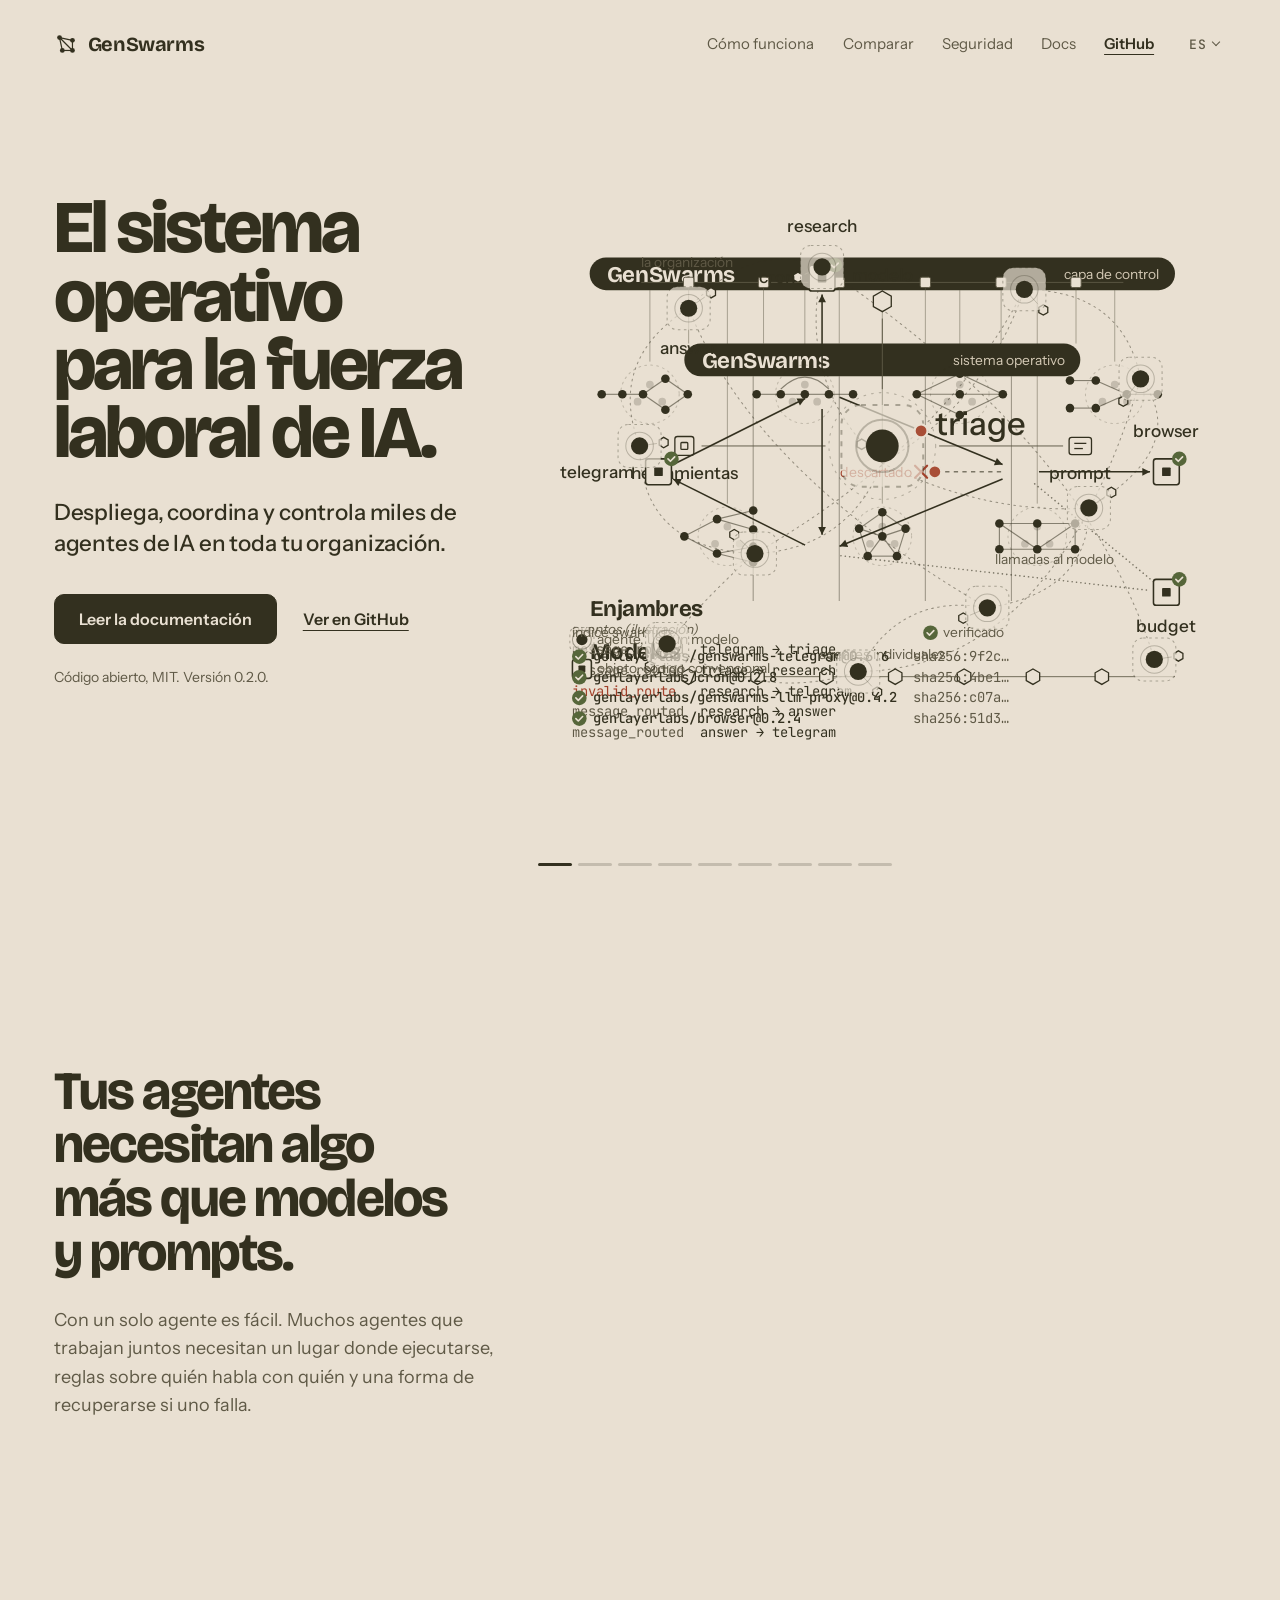
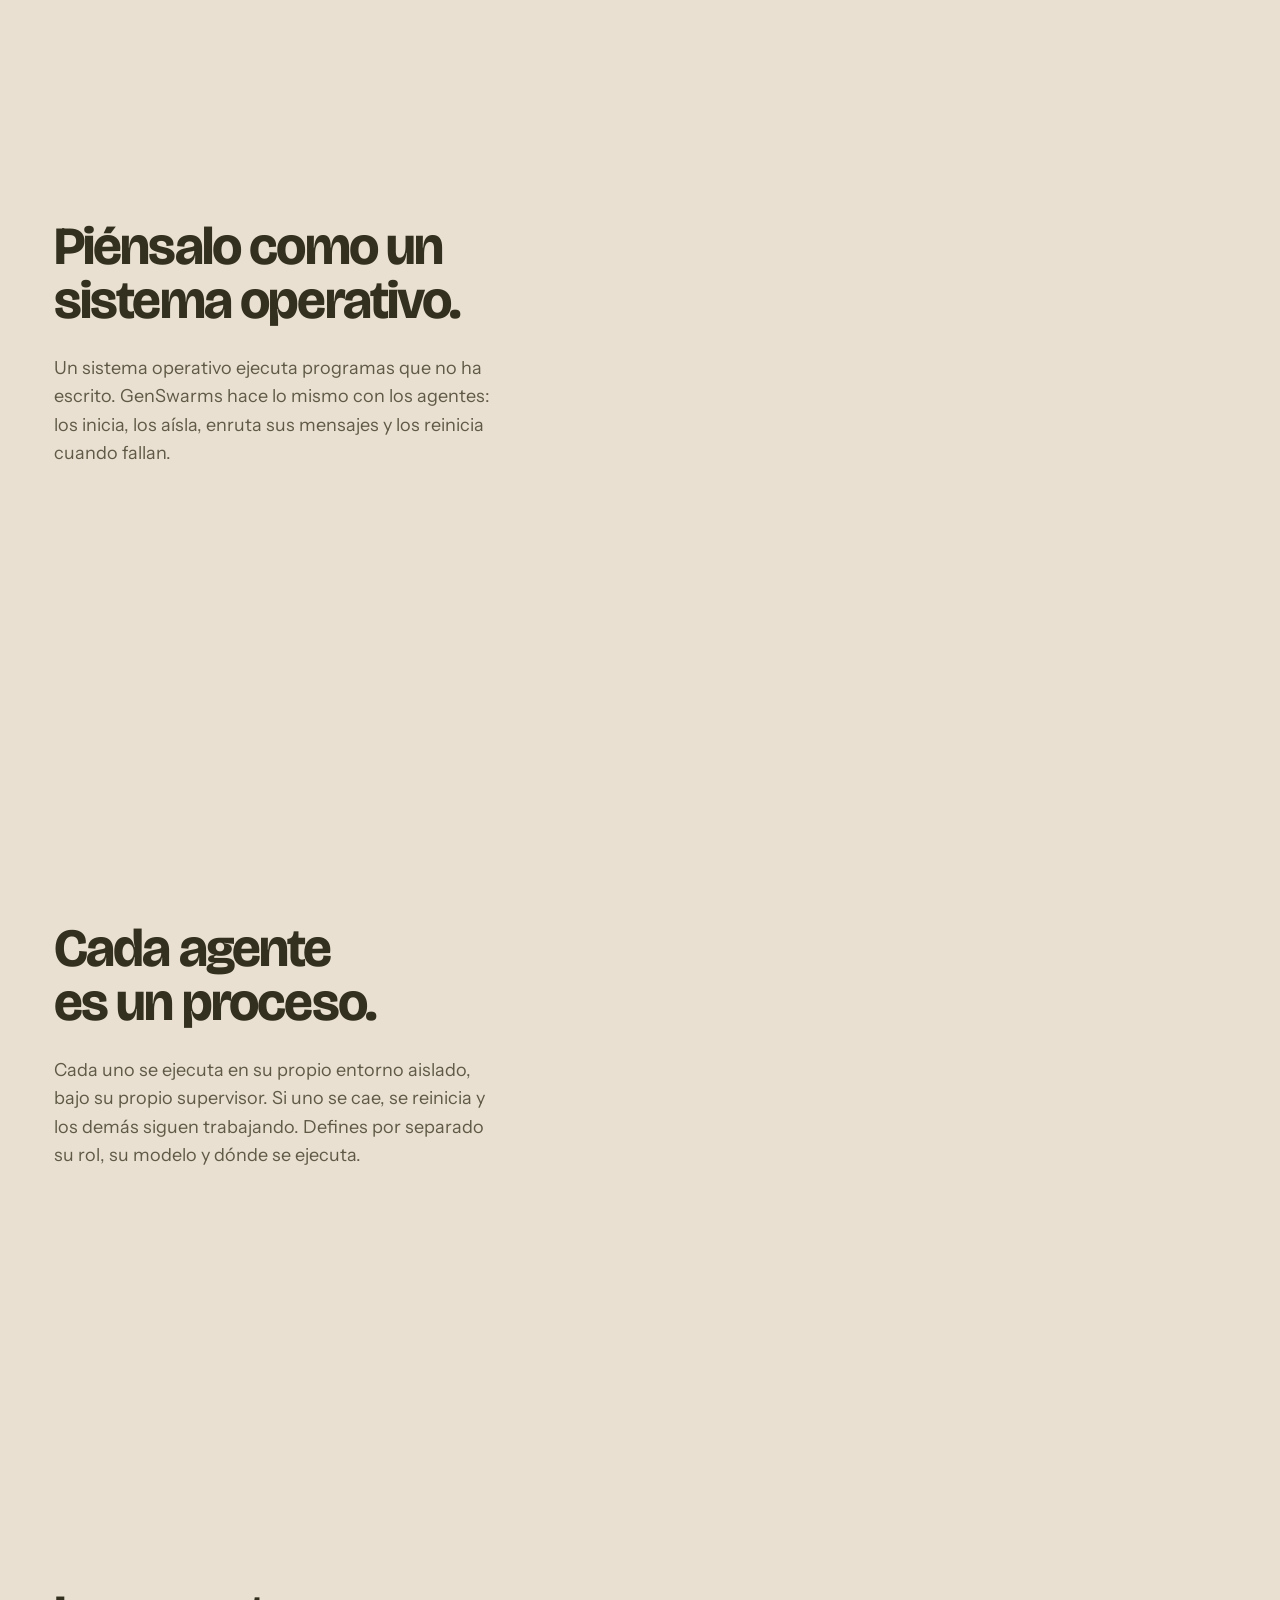
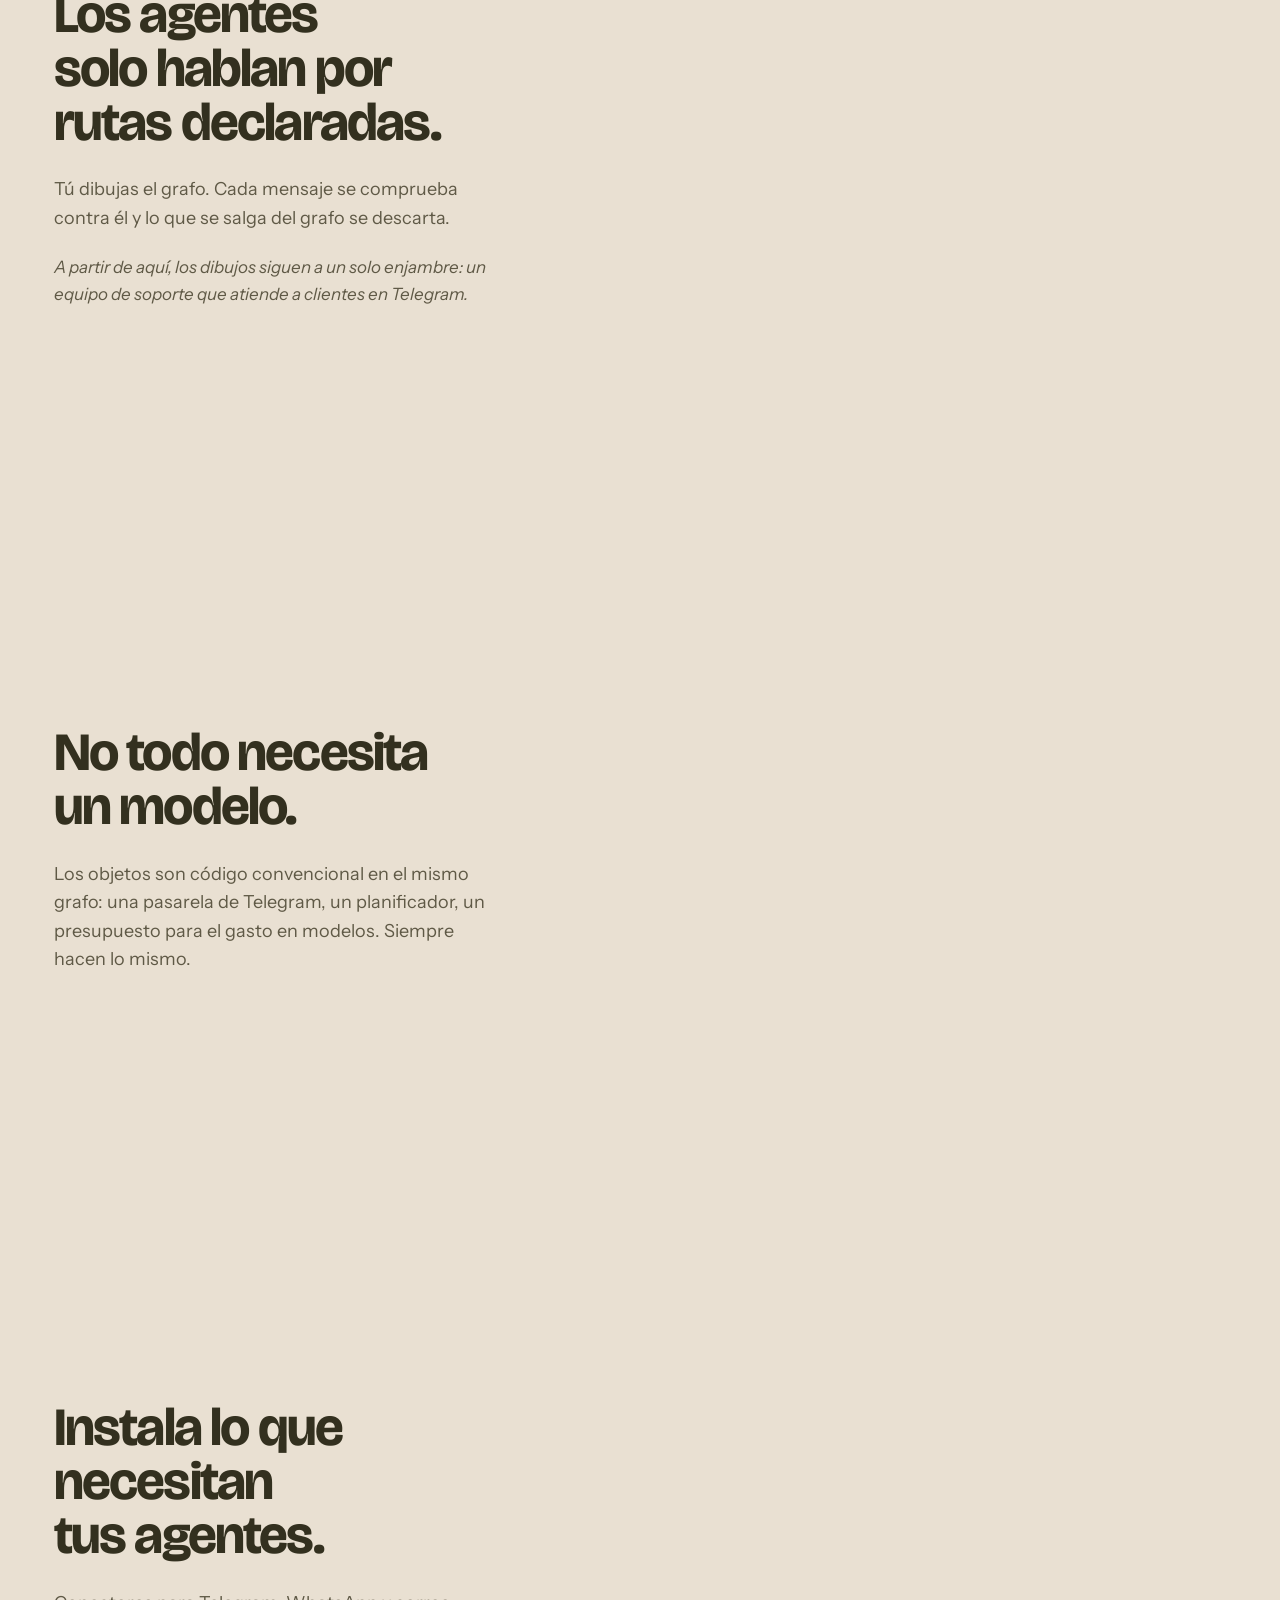
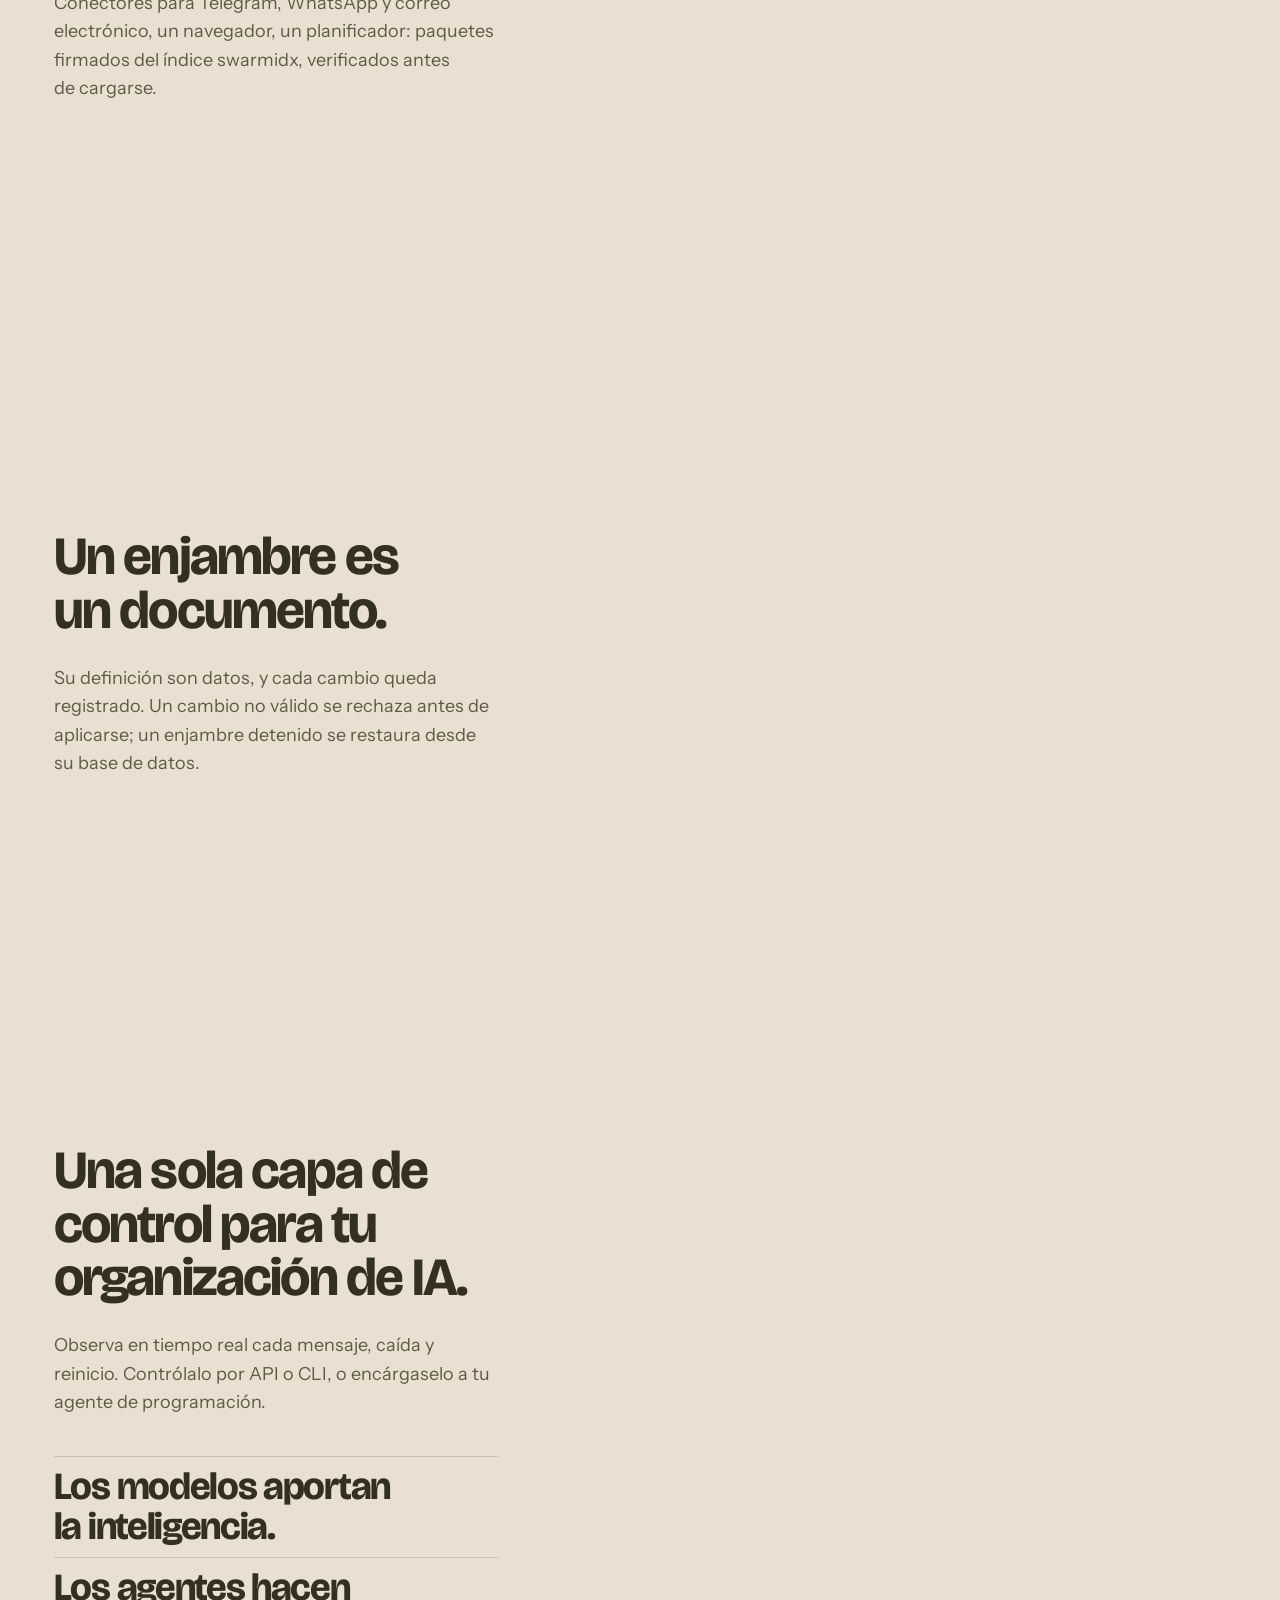
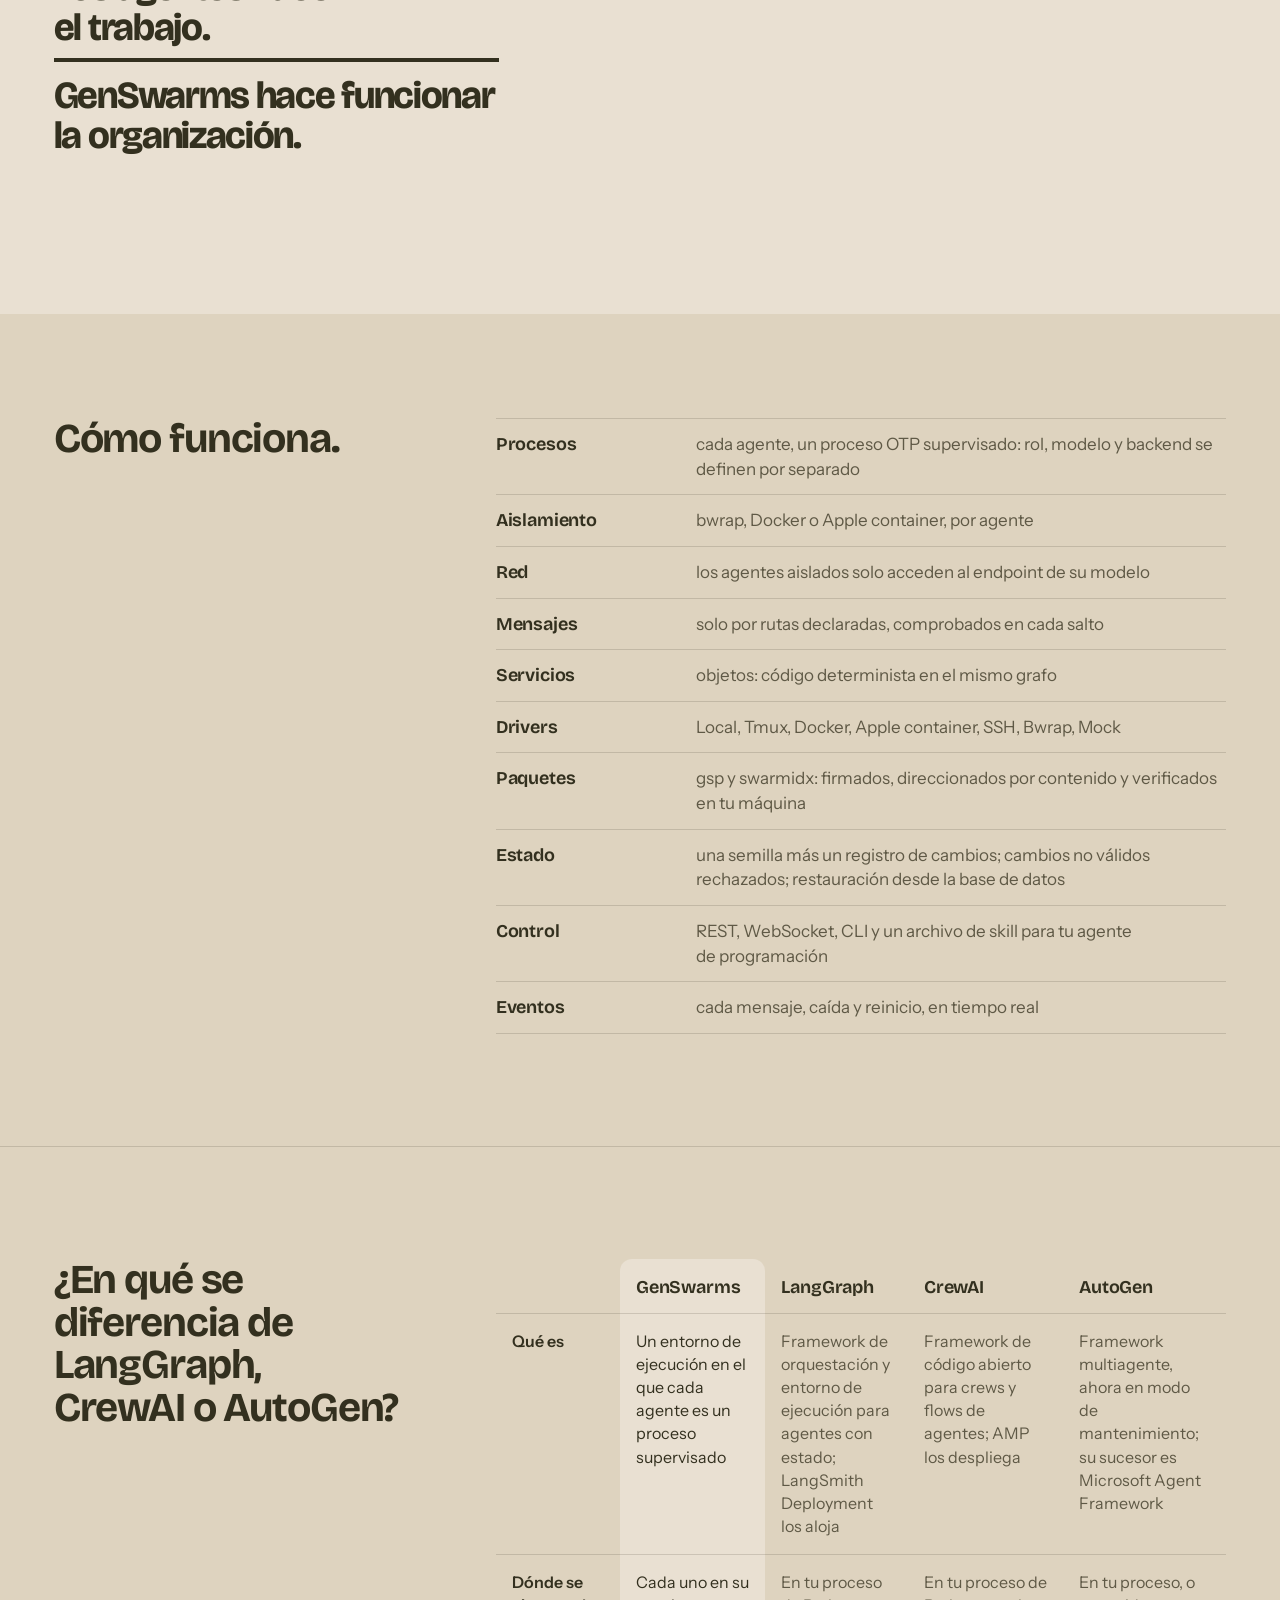
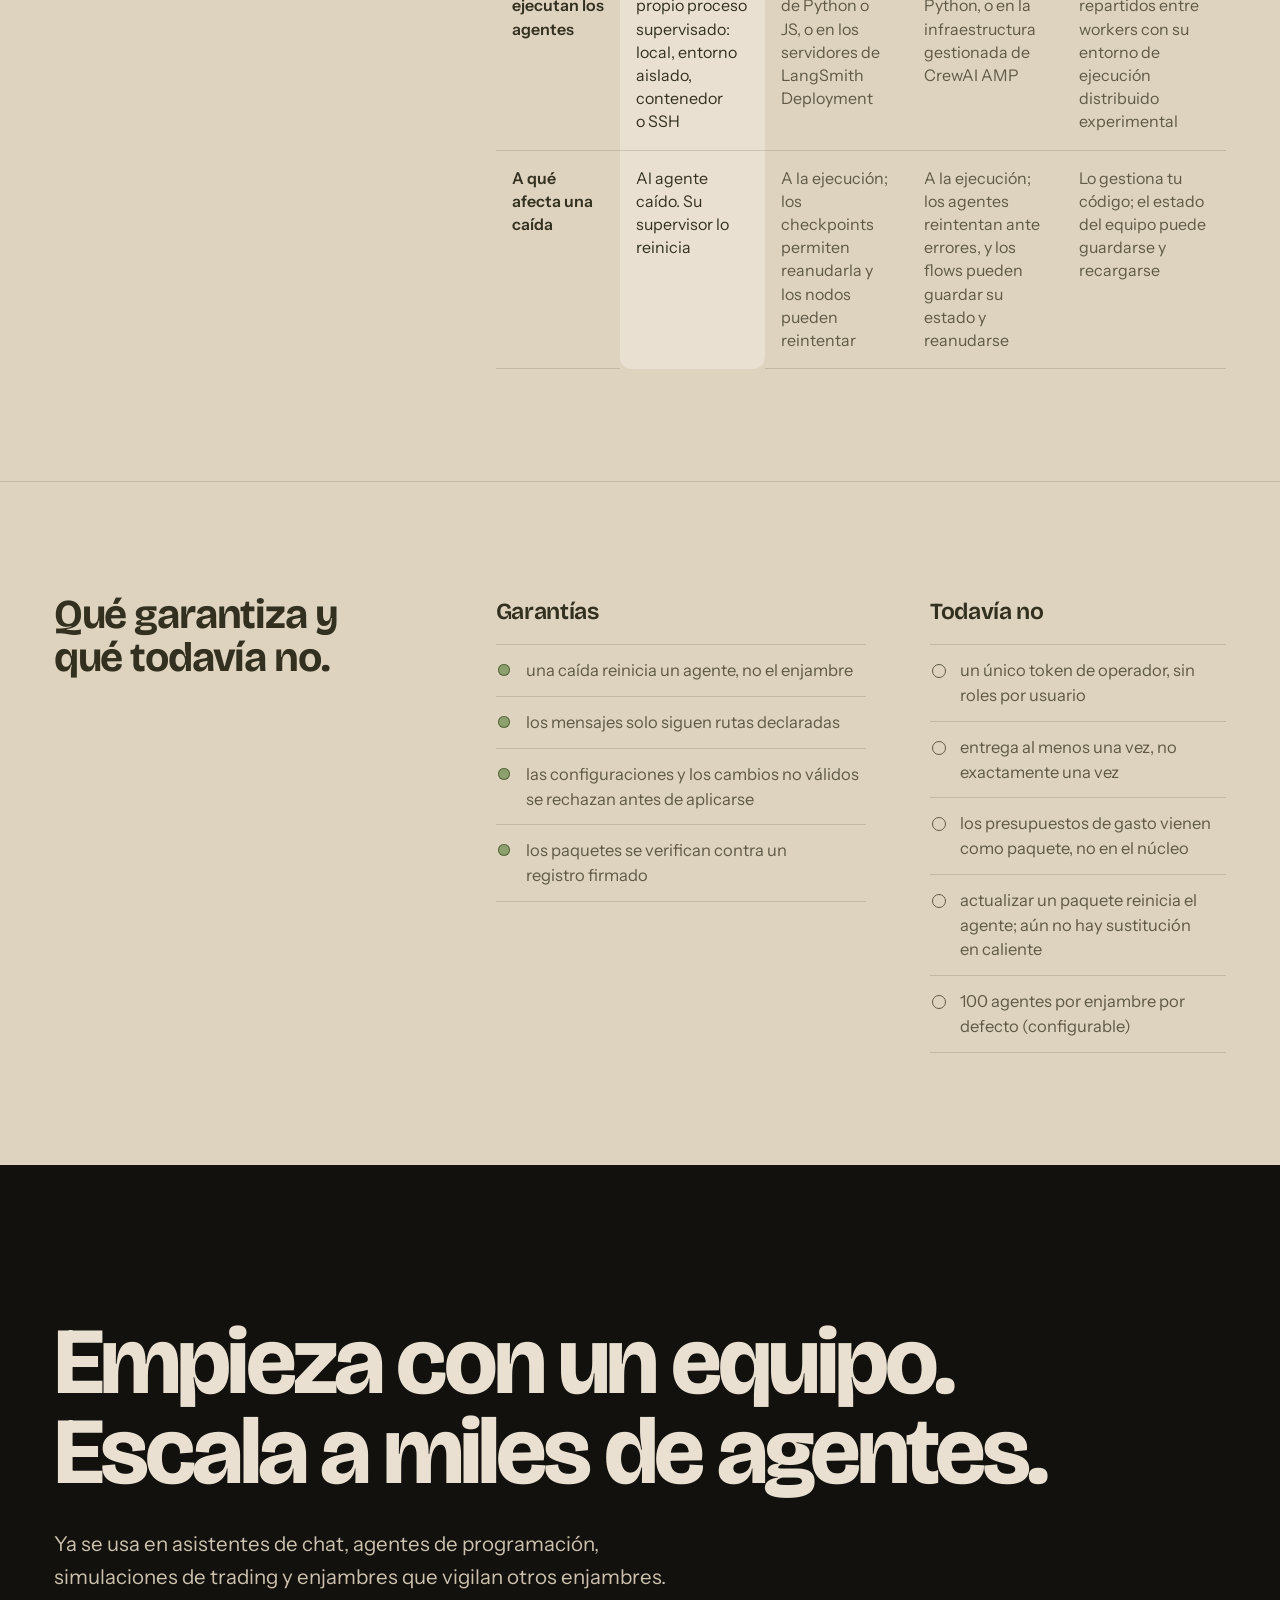
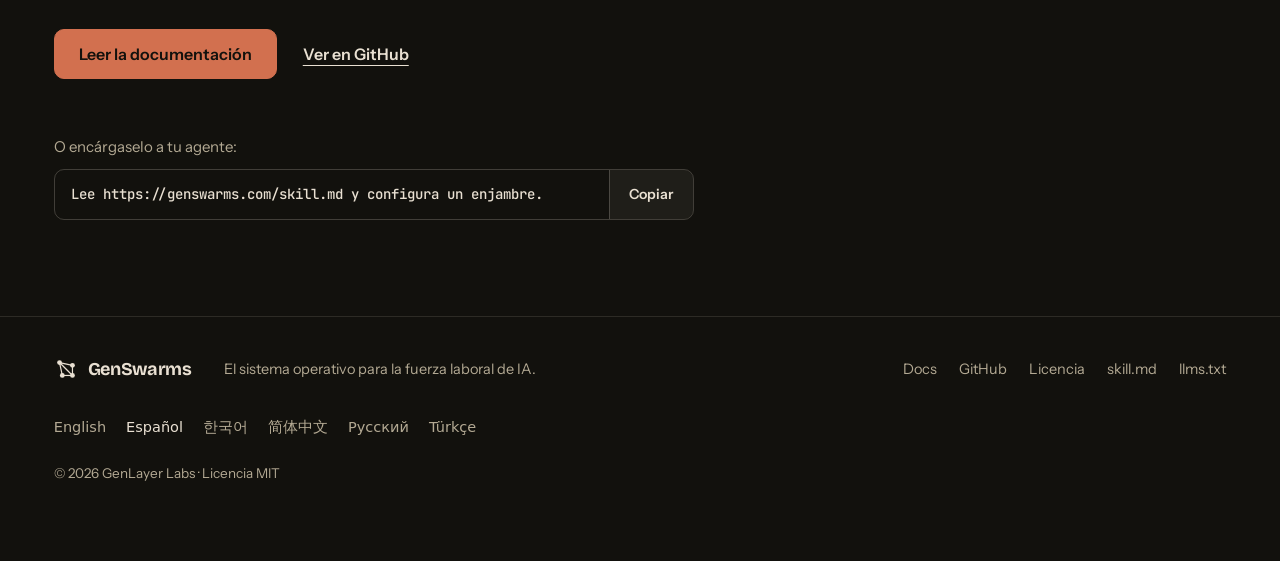
==== commit 9646297d: "site: line breaks from the visual pass (orphans, hyphenated names) - running text (story paragraphs," ====
--- a/website/es/index.html
+++ b/website/es/index.html
@@ -24,12 +24,12 @@
 <link rel="preconnect" href="https://fonts.googleapis.com">
 <link rel="preconnect" href="https://fonts.gstatic.com" crossorigin>
 <link href="https://fonts.googleapis.com/css2?family=Bricolage+Grotesque:opsz,wght@12..96,400..800&family=Instrument+Sans:ital,wght@0,400;0,500;0,600;1,400&family=JetBrains+Mono:wght@400;500&display=swap" rel="stylesheet">
-<script>if(matchMedia('(min-width: 1000px) and (min-height: 600px)').matches&&!matchMedia('(prefers-reduced-motion: reduce)').matches)document.documentElement.classList.add('cine')</script>
+<script>if(matchMedia('(min-width: 1000px) and (min-height: 600px) and (orientation: landscape)').matches&&!matchMedia('(prefers-reduced-motion: reduce)').matches)document.documentElement.classList.add('cine')</script>
 <style>
-:root{--sand:#E9E0D2;--sand-2:#DED3BF;--sand-3:#d3c7b0;--ink:#33301f;--ink-2:#5f5946;--line:rgba(51,48,31,.16);--clay:#A84E36;--clay-l:#D2704F;--clay-d:#96432e;--night:#12110d;--sage:#8fa06f;--sage-d:#56663a;--crash:#E0664A;--crash-d:#a2412b;--fd:'Bricolage Grotesque',ui-sans-serif,system-ui,sans-serif;--ft:'Instrument Sans',ui-sans-serif,system-ui,sans-serif;--fm:'JetBrains Mono',ui-monospace,Menlo,monospace;--g:clamp(16px,4.2vw,64px);--ease:cubic-bezier(.65,0,.25,1)}*{box-sizing:border-box}html{-webkit-text-size-adjust:100%;scroll-behavior:smooth;scroll-padding-top:88px}@media (prefers-reduced-motion:reduce){html{scroll-behavior:auto}}body{margin:0;background:var(--sand);color:var(--ink);font:400 18px/1.58 var(--ft);-webkit-font-smoothing:antialiased;text-rendering:optimizeLegibility;overflow-x:hidden}a{color:inherit}:focus-visible{outline:2px solid var(--clay);outline-offset:3px;border-radius:4px}code{font:500 .86em/1 var(--fm);background:var(--sand-2);padding:.18em .4em;border-radius:4px;color:var(--ink);white-space:nowrap}.sr{position:absolute;width:1px;height:1px;overflow:hidden;clip:rect(0 0 0 0);white-space:nowrap}.skip{position:absolute;left:16px;top:-60px;background:var(--ink);color:var(--sand);padding:10px 14px;border-radius:8px;z-index:100}.skip:focus{top:12px}.cine .step :focus-visible{scroll-margin-top:96px}.top{position:absolute;inset:0 0 auto 0;z-index:10;display:flex;align-items:center;justify-content:space-between;gap:24px;padding:22px var(--g)}.brand{display:inline-flex;align-items:center;min-height:44px;gap:10px;font:700 20px/1 var(--fd);letter-spacing:-.02em;text-decoration:none;color:var(--ink)}.mark{width:24px;height:24px;flex:none}.top nav{display:flex;align-items:center;gap:clamp(14px,2.2vw,30px);font-size:15px}.top nav a{display:inline-flex;align-items:center;min-height:44px;text-decoration:none;color:var(--ink-2)}.top nav a:hover{color:var(--ink)}.top nav .gh{color:var(--ink);font-weight:600;text-decoration:underline;text-decoration-thickness:1px;text-underline-offset:5px}.top nav .gh:hover{text-decoration-thickness:2px}@media (max-width:719px){.top nav a:not(.gh):not([href="/docs/"]){display:none}}.ctas{display:flex;flex-wrap:wrap;align-items:center;gap:12px 22px;margin:36px 0 0}.btn{display:inline-flex;align-items:center;justify-content:center;min-height:50px;padding:0 24px;border-radius:10px;font:600 16px/1 var(--ft);text-decoration:none;transition:background .2s,color .2s,border-color .2s}.btn-primary{background:var(--ink);color:var(--sand);border:1px solid var(--ink)}.btn-primary:hover{background:var(--clay);border-color:var(--clay)}.btn-ghost{border:0;text-decoration:underline;text-decoration-thickness:1px;text-underline-offset:5px;padding:0 4px;color:var(--ink)}.btn-ghost:hover{text-decoration-thickness:2px}.story{position:relative}.steps{padding:0 var(--g)}.step{padding:56px 0;border-top:1px solid var(--line)}.step-hero{border-top:0;padding-top:120px}.copy{max-width:38rem}.copy p{color:var(--ink-2);margin:0 0 18px;max-width:34em}h1,h2,h3{font-family:var(--fd);color:var(--ink);margin:0;text-wrap:balance}h1{font-weight:780;font-size:clamp(44px,13.2vw,64px);line-height:.92;letter-spacing:-.042em;margin-bottom:30px;font-variation-settings:"opsz" 96}.step h2{font-weight:730;font-size:clamp(34px,9.4vw,52px);line-height:.98;letter-spacing:-.034em;margin-bottom:26px;font-variation-settings:"opsz" 96}.copy .lead{font:500 clamp(21px,1.75vw,25px)/1.34 var(--ft);color:var(--ink);letter-spacing:-.006em}.copy .ex{font-style:italic;font-size:17px;color:var(--ink-2);margin-top:22px}.copy .meta{font-size:14px;margin-top:22px}.copy .triad{margin-top:40px;max-width:none}.triad span{display:block;font:740 clamp(30px,7.6vw,54px)/1.04 var(--fd);letter-spacing:-.034em;color:var(--ink);font-variation-settings:"opsz" 96;padding:10px 0;border-top:1px solid var(--line)}.triad span:last-child{border-top:4px solid var(--ink);padding-top:14px}.still{margin:28px 0 0;padding:0}.still .sys.L{display:none}.still .sys.P{max-width:520px;margin:0 auto}.fig-note{font-size:13px;line-height:1.45;color:var(--ink-2);margin-top:10px}.stage-col{display:none}@media (min-width:760px){.still{margin:40px 0 0}.still .sys.L{display:block;max-width:900px}.still .sys.P{display:none}}@media (min-width:1000px){.step{padding:96px 0}.step-hero{padding-top:150px}h1{font-size:clamp(50px,5.5vw,104px)}.step h2{font-size:clamp(40px,4.2vw,64px);line-height:1}.triad span{font-size:clamp(30px,3vw,46px)}}@media (min-width:1280px){.step{display:grid;grid-template-columns:minmax(0,4.5fr) minmax(0,7.5fr);gap:4vw;align-items:center}.still{margin:0}h1{font-size:clamp(50px,5.8vw,104px)}}@media (min-width:1000px){.cine .story{display:grid;grid-template-columns:minmax(0,1fr) min(58vw,880px)}.cine .steps{grid-column:1;grid-row:1;padding-right:3vw}.cine .step{display:flex;flex-direction:column;justify-content:center;min-height:78vh;padding:12vh 0;border-top:0}.cine .step-hero{min-height:100vh;padding-top:max(12vh,104px)}.cine .step:last-child{min-height:100vh}.cine .still{display:none}.cine .stage-col{display:block;grid-column:2;grid-row:1}}@media (min-width:1000px) and (max-width:1279px){.cine .story{grid-template-columns:minmax(0,1fr) 60vw}.cine h1{font-size:5.3vw}.cine .stage{padding-right:24px}}@media (min-width:1000px) and (max-width:1279px),(min-width:1000px) and (max-height:799px){.L.live .ts,.L.live .log{font-size:18.5px}}@media (min-width:1000px) and (max-height:799px){.stage{padding-top:12px;padding-bottom:12px}.stage-cap{margin-top:6px}}.stage{position:sticky;top:0;height:100vh;display:flex;flex-direction:column;justify-content:center;padding:24px var(--g) 24px 0}.stage-fig{margin:0;flex:1;min-height:0;display:flex;flex-direction:column;justify-content:center}.stage .sys{width:100%;height:min(78vh,720px)}.stage-cap{min-height:1.45em;padding-left:2px}.stage-cap span{display:none}.live[data-s="4"]~.stage-cap [data-at="4"],.live[data-s="5"]~.stage-cap [data-at="5"],.live[data-s="6"]~.stage-cap [data-at="6"],.live[data-s="7"]~.stage-cap [data-at="7"]{display:inline}.rail{list-style:none;display:flex;gap:6px;margin:6px 0 0;padding:0}.rail button{appearance:none;border:0;background:none;padding:10px 0;width:34px;cursor:pointer;display:block}.rail button::before{content:"";display:block;height:3px;border-radius:2px;background:rgba(51,48,31,.2);transition:background .3s}.rail button:hover::before{background:rgba(51,48,31,.5)}.rail button[aria-current]::before{background:var(--ink)}.sys{display:block;width:100%;height:auto;overflow:visible}.sys text{font-family:var(--ft);fill:var(--ink-2)}.sys .t{fill:var(--ink);font-weight:500}.sys .tb{font-family:var(--fd);font-weight:700;fill:var(--ink);letter-spacing:-.02em}.sys .log{font-family:var(--fm);fill:var(--ink);white-space:pre}.sys .logcap{font-style:italic}.sys .k-message_routed,.sys .k-dg{fill:var(--ink-2)}.sys .k-invalid_route,.sys .k-no{fill:var(--crash-d)}.sys .k-hd,.sys .k-pkg{fill:var(--ink);font-weight:500}.sys .st{fill:var(--ink)}.fx{opacity:0}.org-ghost{fill:none;stroke:var(--ink);stroke-opacity:.22;stroke-width:1.2;stroke-dasharray:2 5;stroke-linecap:round}.org-ghost-m{stroke:var(--ink);stroke-opacity:.2;stroke-width:9;stroke-linecap:round}.P .org-ghost-m{stroke-width:7}.ag .core{fill:var(--ink)}.ag .ring{fill:none;stroke:var(--ink);stroke-opacity:.26;stroke-width:1.2}.ag .bnd,.lg-b{fill:rgba(233,224,210,.7);stroke:var(--ink);stroke-opacity:.35;stroke-width:1.2;stroke-dasharray:3 4}.wire{fill:none;stroke:var(--ink);stroke-opacity:.45;stroke-width:1.2;stroke-dasharray:2 5;stroke-linecap:round}.orgline{stroke:var(--ink-2);stroke-width:1}.dept{fill:var(--sand);stroke:var(--ink-2);stroke-width:1.1}.drop{stroke:var(--ink-2);stroke-width:1;stroke-opacity:.55}.layer{fill:var(--ink)}.sys .tb.bandl{fill:var(--sand)}.sys .ts.bandr{fill:#d5cab6}.dia-in{fill:none;stroke:var(--sand);stroke-width:1.5}.col{stroke:var(--ink);stroke-width:1.3;stroke-opacity:.4}.lead{stroke:var(--ink-2);stroke-width:1}.halo{fill:none;stroke:var(--ink);stroke-opacity:.3;stroke-width:1.2;stroke-dasharray:2 7;stroke-linecap:round}.sat{stroke:var(--ink-2);stroke-width:1.1}.glyph,.hex{fill:var(--sand);stroke:var(--ink);stroke-width:1.5}.e{stroke:var(--ink);stroke-width:1.8}.e-h{fill:var(--ink)}.burst{fill:none;stroke:var(--crash);stroke-width:2;stroke-dasharray:4 4;transform-box:fill-box;transform-origin:center}.restart{fill:none;stroke:var(--sage);stroke-width:3;transform-box:fill-box;transform-origin:center}.tok circle{fill:var(--clay);stroke:var(--sand);stroke-width:2.5}.ce{stroke:var(--ink);stroke-width:1.3;stroke-opacity:.55;fill:none}.cn{fill:var(--ink)}.ob{fill:var(--sand);stroke:var(--ink);stroke-width:1.8}.ob-c{fill:var(--ink)}.lg-r{fill:none;stroke:var(--ink);stroke-opacity:.4;stroke-width:1.2}.lg-c{fill:var(--ink)}.mc{stroke:var(--ink);stroke-opacity:.6;stroke-width:1.8;stroke-dasharray:.1 5;stroke-linecap:round}.edrop{stroke:var(--ink);stroke-opacity:.6;stroke-width:1.6;stroke-dasharray:5 5}.xm{fill:none;stroke:var(--crash-d);stroke-width:2.6;stroke-linecap:round}.sys .xl{fill:var(--crash-d)}.okb{fill:var(--sage-d)}.nob{fill:var(--crash-d)}.okc{fill:none;stroke:var(--sand);stroke-width:1.9;stroke-linecap:round;stroke-linejoin:round}.doc{fill:var(--sand);stroke:var(--ink);stroke-opacity:.45;stroke-width:1.3}.doc-f{fill:none;stroke:var(--ink);stroke-opacity:.45;stroke-width:1.3}.db{fill:var(--sand);stroke:var(--ink);stroke-width:1.4}.mline{stroke:var(--ink-2);stroke-width:1}.P .e,.P .ce{stroke-width:1.5}.live .world{transform-origin:0 0}.live .cam{transform-box:view-box}@media (prefers-reduced-motion:no-preference){.live .fx{transition:opacity .5s ease}.live .ag{transition:transform 1s cubic-bezier(.22,1,.36,1) calc(var(--i) * 30ms),opacity .5s ease}.live .world{transition:transform 1.2s var(--ease),opacity .7s ease .25s}.live .cam{transition:transform 1.2s var(--ease)}.live[data-s="0"] .halo{animation:spin 60s linear infinite;transform-box:fill-box;transform-origin:center}@keyframes spin{to{transform:rotate(360deg)}}.sys[data-s="3"] .a10 .core{animation:crashCore 7.2s infinite}.sys[data-s="3"] .burst{animation:burst 7.2s infinite}.sys[data-s="3"] .restart{animation:restart 7.2s infinite}.sys[data-s="3"] .st{animation:status 7.2s infinite}@keyframes crashCore{0%,33%{fill:var(--ink)}35%,56%{fill:var(--crash)}62%{fill:var(--sage)}72%,100%{fill:var(--ink)}}@keyframes burst{0%,33%{opacity:0;transform:scale(.6)}36%{opacity:1;transform:scale(1)}56%{opacity:.9;transform:scale(1.15)}64%,100%{opacity:0;transform:scale(1.5)}}@keyframes restart{0%,56%{opacity:0;transform:scale(1.5)}64%{opacity:1;transform:scale(1)}100%{opacity:1;transform:scale(1)}}@keyframes status{0%,34%{opacity:0}40%,100%{opacity:1}}}.proof{background:var(--sand-2)}.band{display:grid;gap:34px;max-width:1400px;margin:0 auto;padding:88px var(--g);border-top:1px solid var(--line)}.band:first-child{border-top:0;padding-top:104px}.band-head h2{font-weight:700;font-size:clamp(30px,6.6vw,46px);line-height:1.04;letter-spacing:-.028em;margin-bottom:16px}@media (min-width:1000px){.band{grid-template-columns:minmax(0,4fr) minmax(0,8fr);gap:6vw;padding-top:112px;padding-bottom:112px}.band-head{position:sticky;top:48px;align-self:start}.band-head h2{font-size:clamp(34px,3.2vw,46px)}}.spec{margin:0;border-bottom:1px solid var(--line)}.spec div{display:grid;gap:2px;padding:13px 0;border-top:1px solid var(--line)}.spec dt{font:650 18px/1.3 var(--fd);letter-spacing:-.01em;color:var(--ink)}.spec dd{margin:0;color:var(--ink-2);font-size:17px;line-height:1.45}@media (min-width:640px){.spec div{grid-template-columns:minmax(120px,1fr) minmax(0,3fr);gap:24px;align-items:baseline}}.cmp-wrap{min-width:0}.cmp{width:100%;border-collapse:collapse;font-size:16px;line-height:1.45}.cmp th,.cmp td{text-align:left;vertical-align:top;padding:16px 16px;border-top:1px solid var(--line)}.cmp thead th{border-top:0;font:650 18px/1.2 var(--fd);letter-spacing:-.01em;color:var(--ink);padding-top:18px;padding-bottom:14px}.cmp tbody th{font-weight:600;color:var(--ink);width:17%}.cmp td{color:var(--ink-2)}.cmp .gs{background:var(--sand);color:var(--ink)}.cmp thead .gs{border-radius:12px 12px 0 0}.cmp tbody tr:last-child .gs{border-radius:0 0 12px 12px}.cmp tbody tr:last-child th,.cmp tbody tr:last-child td{border-bottom:1px solid var(--line)}.cmp tbody tr:last-child td.gs{border-bottom-color:transparent}@media (max-width:759px){.cmp,.cmp tbody,.cmp tr,.cmp th,.cmp td{display:block;width:auto}.cmp thead{position:absolute;width:1px;height:1px;overflow:hidden;clip:rect(0 0 0 0)}.cmp tr{padding:22px 0 8px;border-top:1px solid var(--line)}.cmp tbody tr:last-child{border-bottom:1px solid var(--line)}.cmp tbody th{border:0;padding:0 0 12px;font:650 20px/1.2 var(--fd);width:auto}.cmp td{border:0;padding:8px 0;display:grid;grid-template-columns:96px 1fr;gap:12px}.cmp td::before{content:attr(data-l);font-weight:600;color:var(--ink);font-size:14.5px}.cmp td.gs{border-radius:10px!important;padding:12px 12px;margin:0 -12px 6px}.cmp tbody tr:last-child th,.cmp tbody tr:last-child td{border-bottom:0}}.sec-cols{display:grid;gap:40px}@media (min-width:760px){.sec-cols{grid-template-columns:1.25fr 1fr;gap:5vw}}.sec-col h3{font-weight:650;font-size:23px;letter-spacing:-.015em;margin-bottom:14px}.sec-col ul{list-style:none;margin:0;padding:0;border-bottom:1px solid var(--line)}.sec-col li{position:relative;padding:13px 0 13px 30px;border-top:1px solid var(--line);color:var(--ink-2);font-size:16.5px;line-height:1.5}.sec-col li::before{content:"";position:absolute;left:2px;top:19px;width:12px;height:12px;border-radius:50%}.yes li::before{background:var(--sage);box-shadow:inset 0 0 0 1px var(--sage-d)}.not li::before{border:1.5px solid var(--ink-2)}.sec-col code{background:var(--sand)}.close{background:var(--night);color:var(--sand)}.close-in{max-width:1400px;margin:0 auto;padding:clamp(88px,12vw,160px) var(--g) 96px}.close h2{color:var(--sand);font-weight:760;font-size:clamp(40px,7.4vw,104px);line-height:.95;letter-spacing:-.04em;max-width:12em;font-variation-settings:"opsz" 96}.close p{color:#cbc1ae;font-size:clamp(18px,1.6vw,21px);max-width:32em;margin:30px 0 0}.close .btn-primary{background:var(--clay-l);border-color:var(--clay-l);color:var(--night)}.close .btn-primary:hover{background:var(--sand);border-color:var(--sand)}.close .btn-ghost{color:var(--sand)}.close :focus-visible,.foot :focus-visible{outline-color:var(--clay-l)}.handoff{margin-top:56px;max-width:640px}.handoff p{font-size:15px;margin:0 0 10px;color:#b3a993}.prompt{display:flex;align-items:stretch;border:1px solid rgba(233,224,210,.22);border-radius:10px;overflow:hidden}.prompt code{flex:1;min-width:0;background:none;color:var(--sand);font-size:14px;line-height:1.55;padding:14px 16px;white-space:normal;overflow-wrap:anywhere}.prompt button{appearance:none;border:0;border-left:1px solid rgba(233,224,210,.22);background:rgba(233,224,210,.06);color:var(--sand);font:600 14px/1 var(--ft);padding:0 18px;cursor:pointer;min-width:84px}.prompt button:hover{background:rgba(233,224,210,.14)}.foot{background:var(--night);color:#b3a993;border-top:1px solid rgba(233,224,210,.12)}.foot-in{max-width:1400px;margin:0 auto;padding:30px var(--g) 76px;display:flex;flex-wrap:wrap;align-items:center;gap:14px 32px;font-size:14.5px}.foot .brand{color:var(--sand);font-size:18px}.foot p{margin:0;flex:1;min-width:220px}.foot nav{display:flex;flex-wrap:wrap;gap:0 22px}.foot .legal{flex-basis:100%;font-size:13.5px}.foot nav a{display:inline-flex;align-items:center;min-height:44px;text-decoration:none}.foot nav a:hover{color:var(--sand)}
+:root{--sand:#E9E0D2;--sand-2:#DED3BF;--sand-3:#d3c7b0;--ink:#33301f;--ink-2:#5f5946;--line:rgba(51,48,31,.16);--clay:#A84E36;--clay-l:#D2704F;--clay-d:#96432e;--night:#12110d;--sage:#8fa06f;--sage-d:#56663a;--crash:#E0664A;--crash-d:#a2412b;--fd:'Bricolage Grotesque',ui-sans-serif,system-ui,sans-serif;--ft:'Instrument Sans',ui-sans-serif,system-ui,sans-serif;--fm:'JetBrains Mono',ui-monospace,Menlo,monospace;--g:clamp(16px,4.2vw,64px);--ease:cubic-bezier(.65,0,.25,1)}*{box-sizing:border-box}html{-webkit-text-size-adjust:100%;scroll-behavior:smooth;scroll-padding-top:88px}@media (prefers-reduced-motion:reduce){html{scroll-behavior:auto}}body{margin:0;background:var(--sand);color:var(--ink);font:400 18px/1.58 var(--ft);-webkit-font-smoothing:antialiased;text-rendering:optimizeLegibility;overflow-x:hidden}a{color:inherit}:focus-visible{outline:2px solid var(--clay);outline-offset:3px;border-radius:4px}code{font:500 .86em/1 var(--fm);background:var(--sand-2);padding:.18em .4em;border-radius:4px;color:var(--ink);white-space:nowrap}.sr{position:absolute;width:1px;height:1px;overflow:hidden;clip:rect(0 0 0 0);white-space:nowrap}.skip{position:absolute;left:16px;bottom:100%;max-width:calc(100% - 32px);background:var(--ink);color:var(--sand);padding:10px 14px;border-radius:8px;z-index:100}.skip:focus{bottom:auto;top:12px}.cine .step :focus-visible{scroll-margin-top:96px}.top{position:absolute;inset:0 0 auto 0;z-index:10;display:flex;align-items:center;justify-content:space-between;gap:24px;padding:22px var(--g)}.brand{display:inline-flex;align-items:center;min-height:44px;gap:10px;font:700 20px/1 var(--fd);letter-spacing:-.02em;text-decoration:none;color:var(--ink)}.mark{width:24px;height:24px;flex:none}.top nav{display:flex;align-items:center;gap:clamp(14px,2.2vw,30px);font-size:15px}.top nav a{display:inline-flex;align-items:center;min-height:44px;text-decoration:none;color:var(--ink-2)}.top nav a:hover{color:var(--ink)}.top nav .gh{color:var(--ink);font-weight:600;text-decoration:underline;text-decoration-thickness:1px;text-underline-offset:5px}.top nav .gh:hover{text-decoration-thickness:2px}@media (max-width:719px){.top nav a:not(.gh):not([href="/docs/"]){display:none}}.ctas{display:flex;flex-wrap:wrap;align-items:center;gap:12px 22px;margin:36px 0 0}.btn{display:inline-flex;align-items:center;justify-content:center;min-height:50px;padding:0 24px;border-radius:10px;font:600 16px/1 var(--ft);text-decoration:none;transition:background .2s,color .2s,border-color .2s}.btn-primary{background:var(--ink);color:var(--sand);border:1px solid var(--ink)}.btn-primary:hover{background:var(--clay);border-color:var(--clay)}.btn-ghost{border:0;text-decoration:underline;text-decoration-thickness:1px;text-underline-offset:5px;padding:0 4px;color:var(--ink)}.btn-ghost:hover{text-decoration-thickness:2px}.story{position:relative}.steps{padding:0 var(--g)}.step{padding:56px 0;border-top:1px solid var(--line)}.step-hero{border-top:0;padding-top:120px}.copy{max-width:38rem}.copy p{color:var(--ink-2);margin:0 0 18px;max-width:34em}.copy p,.spec dd,.cmp td,.sec-col li,.close p,.foot p{text-wrap:pretty}h1,h2,h3{font-family:var(--fd);color:var(--ink);margin:0;text-wrap:balance}h1{font-weight:780;font-size:clamp(44px,13.2vw,64px);line-height:.92;letter-spacing:-.042em;margin-bottom:30px;font-variation-settings:"opsz" 96}.step h2{font-weight:730;font-size:clamp(34px,9.4vw,52px);line-height:.98;letter-spacing:-.034em;margin-bottom:26px;font-variation-settings:"opsz" 96}.copy .lead{font:500 clamp(21px,1.75vw,25px)/1.34 var(--ft);color:var(--ink);letter-spacing:-.006em}.copy .ex{font-style:italic;font-size:17px;color:var(--ink-2);margin-top:22px}.copy .meta{font-size:14px;margin-top:22px}.copy .triad{margin-top:40px;max-width:none}.triad span{display:block;font:740 clamp(30px,7.6vw,54px)/1.04 var(--fd);letter-spacing:-.034em;color:var(--ink);font-variation-settings:"opsz" 96;padding:10px 0;border-top:1px solid var(--line)}.triad span:last-child{border-top:4px solid var(--ink);padding-top:14px}.still{margin:28px 0 0;padding:0}.still .sys.L{display:none}.still .sys.P{max-width:520px;margin:0 auto}.fig-note{font-size:13px;line-height:1.45;color:var(--ink-2);margin-top:10px}.stage-col{display:none}@media (min-width:760px){.still{margin:40px 0 0}.still .sys.L{display:block;max-width:900px}.still .sys.P{display:none}}@media (min-width:1000px){.step{padding:96px 0}.step-hero{padding-top:150px}h1{font-size:clamp(50px,5.5vw,104px)}.step h2{font-size:clamp(40px,4.2vw,64px);line-height:1}.triad span{font-size:clamp(30px,3vw,46px)}}@media (min-width:1280px){.step{display:grid;grid-template-columns:minmax(0,4.5fr) minmax(0,7.5fr);gap:4vw;align-items:center}.still{margin:0}h1{font-size:clamp(50px,5.8vw,104px)}}@media (max-height:500px) and (orientation:landscape){.step-hero{padding-top:96px}.step-hero h1{font-size:min(52px,13.2vw)}.step-hero .ctas{margin-top:26px}}@media (min-width:1000px){.cine .story{display:grid;grid-template-columns:minmax(0,1fr) min(58vw,880px)}.cine .steps{grid-column:1;grid-row:1;padding-right:3vw}.cine .step{display:flex;flex-direction:column;justify-content:center;min-height:78vh;padding:12vh 0;border-top:0}.cine .step-hero{min-height:100vh;padding-top:max(12vh,104px)}.cine .step:last-child{min-height:100vh}.cine .still{display:none}.cine .stage-col{display:block;grid-column:2;grid-row:1}}@media (min-width:1000px) and (max-width:1279px){.cine .story{grid-template-columns:minmax(0,1fr) 60vw}.cine h1{font-size:5.3vw}.cine .stage{padding-right:24px}}@media (min-width:1000px) and (max-width:1279px),(min-width:1000px) and (max-height:799px){.L.live .ts,.L.live .log{font-size:18.5px}}@media (min-width:1000px){.cine .step h2{font-size:clamp(36px,min(4.2vw,7.2vh),64px)}.cine .triad span{font-size:clamp(28px,min(3vw,5.4vh),46px)}}@media (min-width:1000px) and (max-height:799px){.stage{padding-top:12px;padding-bottom:12px}.stage-cap{margin-top:6px}}.stage{position:sticky;top:0;height:100vh;display:flex;flex-direction:column;justify-content:center;padding:24px var(--g) 24px 0}.stage-fig{margin:0;flex:1;min-height:0;display:flex;flex-direction:column;justify-content:center}.stage .sys{width:100%;height:min(78vh,720px)}@media (min-width:1921px){.cine .story{max-width:2240px;margin:0 auto;grid-template-columns:minmax(0,1fr) min(46vw,1040px)}.cine .stage .sys{height:min(74vh,860px)}}.stage-cap{min-height:1.45em;padding-left:2px}.stage-cap span{display:none}.live[data-s="4"]~.stage-cap [data-at="4"],.live[data-s="5"]~.stage-cap [data-at="5"],.live[data-s="6"]~.stage-cap [data-at="6"],.live[data-s="7"]~.stage-cap [data-at="7"]{display:inline}.rail{list-style:none;display:flex;gap:6px;margin:6px 0 0;padding:0}.rail button{appearance:none;border:0;background:none;padding:10px 0;width:34px;cursor:pointer;display:block}.rail button::before{content:"";display:block;height:3px;border-radius:2px;background:rgba(51,48,31,.2);transition:background .3s}.rail button:hover::before{background:rgba(51,48,31,.5)}.rail button[aria-current]::before{background:var(--ink)}.sys{display:block;width:100%;height:auto;overflow:visible}.sys text{font-family:var(--ft);fill:var(--ink-2)}.sys .t{fill:var(--ink);font-weight:500}.sys .tb{font-family:var(--fd);font-weight:700;fill:var(--ink);letter-spacing:-.02em}.sys .log{font-family:var(--fm);fill:var(--ink);white-space:pre}.sys .logcap{font-style:italic}.sys .k-message_routed,.sys .k-dg{fill:var(--ink-2)}.sys .k-invalid_route,.sys .k-no{fill:var(--crash-d)}.sys .k-hd,.sys .k-pkg{fill:var(--ink);font-weight:500}.sys .st{fill:var(--ink)}.fx{opacity:0}.org-ghost{fill:none;stroke:var(--ink);stroke-opacity:.22;stroke-width:1.2;stroke-dasharray:2 5;stroke-linecap:round}.org-ghost-m{stroke:var(--ink);stroke-opacity:.2;stroke-width:9;stroke-linecap:round}.P .org-ghost-m{stroke-width:7}.ag .core{fill:var(--ink)}.ag .ring{fill:none;stroke:var(--ink);stroke-opacity:.26;stroke-width:1.2}.ag .bnd,.lg-b{fill:rgba(233,224,210,.7);stroke:var(--ink);stroke-opacity:.35;stroke-width:1.2;stroke-dasharray:3 4}.wire{fill:none;stroke:var(--ink);stroke-opacity:.45;stroke-width:1.2;stroke-dasharray:2 5;stroke-linecap:round}.orgline{stroke:var(--ink-2);stroke-width:1}.dept{fill:var(--sand);stroke:var(--ink-2);stroke-width:1.1}.drop{stroke:var(--ink-2);stroke-width:1;stroke-opacity:.55}.layer{fill:var(--ink)}.sys .tb.bandl{fill:var(--sand)}.sys .ts.bandr{fill:#d5cab6}.dia-in{fill:none;stroke:var(--sand);stroke-width:1.5}.col{stroke:var(--ink);stroke-width:1.3;stroke-opacity:.4}.lead{stroke:var(--ink-2);stroke-width:1}.halo{fill:none;stroke:var(--ink);stroke-opacity:.3;stroke-width:1.2;stroke-dasharray:2 7;stroke-linecap:round}.sat{stroke:var(--ink-2);stroke-width:1.1}.glyph,.hex{fill:var(--sand);stroke:var(--ink);stroke-width:1.5}.e{stroke:var(--ink);stroke-width:1.8}.e-h{fill:var(--ink)}.burst{fill:none;stroke:var(--crash);stroke-width:2;stroke-dasharray:4 4;transform-box:fill-box;transform-origin:center}.restart{fill:none;stroke:var(--sage);stroke-width:3;transform-box:fill-box;transform-origin:center}.tok circle{fill:var(--clay);stroke:var(--sand);stroke-width:2.5}.ce{stroke:var(--ink);stroke-width:1.3;stroke-opacity:.55;fill:none}.cn{fill:var(--ink)}.ob{fill:var(--sand);stroke:var(--ink);stroke-width:1.8}.ob-c{fill:var(--ink)}.lg-r{fill:none;stroke:var(--ink);stroke-opacity:.4;stroke-width:1.2}.lg-c{fill:var(--ink)}.mc{stroke:var(--ink);stroke-opacity:.6;stroke-width:1.8;stroke-dasharray:.1 5;stroke-linecap:round}.edrop{stroke:var(--ink);stroke-opacity:.6;stroke-width:1.6;stroke-dasharray:5 5}.xm{fill:none;stroke:var(--crash-d);stroke-width:2.6;stroke-linecap:round}.sys .xl{fill:var(--crash-d)}.okb{fill:var(--sage-d)}.nob{fill:var(--crash-d)}.okc{fill:none;stroke:var(--sand);stroke-width:1.9;stroke-linecap:round;stroke-linejoin:round}.doc{fill:var(--sand);stroke:var(--ink);stroke-opacity:.45;stroke-width:1.3}.doc-f{fill:none;stroke:var(--ink);stroke-opacity:.45;stroke-width:1.3}.db{fill:var(--sand);stroke:var(--ink);stroke-width:1.4}.mline{stroke:var(--ink-2);stroke-width:1}.P .e,.P .ce{stroke-width:1.5}.live .world{transform-origin:0 0}.live .cam{transform-box:view-box}@media (prefers-reduced-motion:no-preference){.live .fx{transition:opacity .5s ease}.live .ag{transition:transform 1s cubic-bezier(.22,1,.36,1) calc(var(--i) * 30ms),opacity .5s ease}.live .world{transition:transform 1.2s var(--ease),opacity .7s ease .25s}.live .cam{transition:transform 1.2s var(--ease)}.live[data-s="0"] .halo{animation:spin 60s linear infinite;transform-box:fill-box;transform-origin:center}@keyframes spin{to{transform:rotate(360deg)}}.sys[data-s="3"] .a10 .core{animation:crashCore 7.2s infinite}.sys[data-s="3"] .burst{animation:burst 7.2s infinite}.sys[data-s="3"] .restart{animation:restart 7.2s infinite}.sys[data-s="3"] .st{animation:status 7.2s infinite}@keyframes crashCore{0%,33%{fill:var(--ink)}35%,56%{fill:var(--crash)}62%{fill:var(--sage)}72%,100%{fill:var(--ink)}}@keyframes burst{0%,33%{opacity:0;transform:scale(.6)}36%{opacity:1;transform:scale(1)}56%{opacity:.9;transform:scale(1.15)}64%,100%{opacity:0;transform:scale(1.5)}}@keyframes restart{0%,56%{opacity:0;transform:scale(1.5)}64%{opacity:1;transform:scale(1)}100%{opacity:1;transform:scale(1)}}@keyframes status{0%,34%{opacity:0}40%,100%{opacity:1}}}.proof{background:var(--sand-2)}.band{display:grid;gap:34px;max-width:1400px;margin:0 auto;padding:88px var(--g);border-top:1px solid var(--line)}.band:first-child{border-top:0;padding-top:104px}.band-head h2{font-weight:700;font-size:clamp(30px,6.6vw,46px);line-height:1.04;letter-spacing:-.028em;margin-bottom:16px}@media (min-width:1000px){.band{grid-template-columns:minmax(0,4fr) minmax(0,8fr);gap:6vw;padding-top:112px;padding-bottom:112px}.band-head{position:sticky;top:48px;align-self:start}.band-head h2{font-size:clamp(34px,3.2vw,46px)}}@media (min-width:1000px) and (max-width:1279px){.band#compare{grid-template-columns:minmax(0,1fr);gap:44px}#compare .band-head{position:static}#compare .band-head h2{max-width:20em}}.spec{margin:0;border-bottom:1px solid var(--line)}.spec div{display:grid;gap:2px;padding:13px 0;border-top:1px solid var(--line)}.spec dt{font:650 18px/1.3 var(--fd);letter-spacing:-.01em;color:var(--ink)}.spec dd{margin:0;color:var(--ink-2);font-size:17px;line-height:1.45}@media (min-width:640px){.spec div{grid-template-columns:minmax(120px,1fr) minmax(0,3fr);gap:24px;align-items:baseline}}.cmp-wrap{min-width:0}.cmp{width:100%;border-collapse:collapse;font-size:16px;line-height:1.45}.cmp th,.cmp td{text-align:left;vertical-align:top;padding:16px 16px;border-top:1px solid var(--line)}.cmp thead th{border-top:0;font:650 18px/1.2 var(--fd);letter-spacing:-.01em;color:var(--ink);padding-top:18px;padding-bottom:14px}.cmp tbody th{font-weight:600;color:var(--ink);width:17%}.cmp td{color:var(--ink-2)}.cmp .gs{background:var(--sand);color:var(--ink)}.cmp thead .gs{border-radius:12px 12px 0 0}.cmp tbody tr:last-child .gs{border-radius:0 0 12px 12px}.cmp tbody tr:last-child th,.cmp tbody tr:last-child td{border-bottom:1px solid var(--line)}.cmp tbody tr:last-child td.gs{border-bottom-color:transparent}@media (max-width:759px){.cmp,.cmp tbody,.cmp tr,.cmp th,.cmp td{display:block;width:auto}.cmp thead{position:absolute;width:1px;height:1px;overflow:hidden;clip:rect(0 0 0 0)}.cmp tr{padding:22px 0 8px;border-top:1px solid var(--line)}.cmp tbody tr:last-child{border-bottom:1px solid var(--line)}.cmp tbody th{border:0;padding:0 0 12px;font:650 20px/1.2 var(--fd);width:auto}.cmp td{border:0;padding:8px 0;display:grid;grid-template-columns:96px 1fr;gap:12px}.cmp td::before{content:attr(data-l);font-weight:600;color:var(--ink);font-size:14.5px}.cmp td.gs{border-radius:10px!important;padding:12px 12px;margin:0 -12px 6px}.cmp tbody tr:last-child th,.cmp tbody tr:last-child td{border-bottom:0}}.sec-cols{display:grid;gap:40px}@media (min-width:760px){.sec-cols{grid-template-columns:1.25fr 1fr;gap:5vw}}.sec-col h3{font-weight:650;font-size:23px;letter-spacing:-.015em;margin-bottom:14px}.sec-col ul{list-style:none;margin:0;padding:0;border-bottom:1px solid var(--line)}.sec-col li{position:relative;padding:13px 0 13px 30px;border-top:1px solid var(--line);color:var(--ink-2);font-size:16.5px;line-height:1.5}.sec-col li::before{content:"";position:absolute;left:2px;top:19px;width:12px;height:12px;border-radius:50%}.yes li::before{background:var(--sage);box-shadow:inset 0 0 0 1px var(--sage-d)}.not li::before{border:1.5px solid var(--ink-2)}.sec-col code{background:var(--sand)}.close{background:var(--night);color:var(--sand)}.close-in{max-width:1400px;margin:0 auto;padding:clamp(88px,12vw,160px) var(--g) 96px}.close h2{color:var(--sand);font-weight:760;font-size:clamp(40px,7.4vw,104px);line-height:.95;letter-spacing:-.04em;max-width:12em;font-variation-settings:"opsz" 96}.close p{color:#cbc1ae;font-size:clamp(18px,1.6vw,21px);max-width:32em;margin:30px 0 0}.close .btn-primary{background:var(--clay-l);border-color:var(--clay-l);color:var(--night)}.close .btn-primary:hover{background:var(--sand);border-color:var(--sand)}.close .btn-ghost{color:var(--sand)}.close :focus-visible,.foot :focus-visible{outline-color:var(--clay-l)}.handoff{margin-top:56px;max-width:640px}.handoff p{font-size:15px;margin:0 0 10px;color:#b3a993}.prompt{display:flex;align-items:stretch;border:1px solid rgba(233,224,210,.22);border-radius:10px;overflow:hidden}.prompt code{flex:1;min-width:0;background:none;color:var(--sand);font-size:14px;line-height:1.55;padding:14px 16px;white-space:normal;overflow-wrap:anywhere}.prompt button{appearance:none;border:0;border-left:1px solid rgba(233,224,210,.22);background:rgba(233,224,210,.06);color:var(--sand);font:600 14px/1 var(--ft);padding:0 18px;cursor:pointer;min-width:84px}.prompt button:hover{background:rgba(233,224,210,.14)}@media (max-width:479px){.prompt{flex-direction:column}.prompt button{border-left:0;border-top:1px solid rgba(233,224,210,.22);min-height:46px}}.foot{background:var(--night);color:#b3a993;border-top:1px solid rgba(233,224,210,.12)}.foot-in{max-width:1400px;margin:0 auto;padding:30px var(--g) 76px;display:flex;flex-wrap:wrap;align-items:center;gap:14px 32px;font-size:14.5px}.foot .brand{color:var(--sand);font-size:18px}.foot p{margin:0;flex:1;min-width:220px}.foot nav{display:flex;flex-wrap:wrap;gap:0 22px}.foot .legal{flex-basis:100%;font-size:13.5px}.foot nav a{display:inline-flex;align-items:center;min-height:44px;text-decoration:none}.foot nav a:hover{color:var(--sand)}
 .live[data-s="0"] .cam{transform:translateY(49px)}.live[data-s="1"] .cam{transform:translateY(-10px)}.live[data-s="2"] .cam{transform:translateY(0px)}.live[data-s="3"] .cam{transform:translateY(0px)}.live[data-s="4"] .cam{transform:translateY(-103px)}.live[data-s="5"] .cam{transform:translateY(-5px)}.live[data-s="6"] .cam{transform:translateY(-45px)}.live[data-s="7"] .cam{transform:translateY(57.5px)}.live[data-s="8"] .cam{transform:translateY(-10px)}.sys[data-s="0"] .v0{opacity:1;visibility:visible}.sys[data-s="1"] .v1{opacity:1;visibility:visible}.sys[data-s="2"] .v2{opacity:1;visibility:visible}.sys[data-s="3"] .v3{opacity:1;visibility:visible}.sys[data-s="4"] .v4{opacity:1;visibility:visible}.sys[data-s="5"] .v5{opacity:1;visibility:visible}.sys[data-s="6"] .v6{opacity:1;visibility:visible}.sys[data-s="7"] .v7{opacity:1;visibility:visible}.sys[data-s="8"] .v8{opacity:1;visibility:visible}.live[data-s="0"] .v0:not(.ag),.live[data-s="1"] .v1:not(.ag),.live[data-s="2"] .v2:not(.ag),.live[data-s="3"] .v3:not(.ag),.live[data-s="4"] .v4:not(.ag),.live[data-s="5"] .v5:not(.ag),.live[data-s="6"] .v6:not(.ag),.live[data-s="7"] .v7:not(.ag),.live[data-s="8"] .v8:not(.ag){transition-delay:.35s}.L[data-s="0"] .a0{transform:translate(400px,300px) scale(1.9)}.L[data-s="0"] .a1,.L[data-s="0"] .a2,.L[data-s="0"] .a3,.L[data-s="0"] .a4,.L[data-s="0"] .a5,.L[data-s="0"] .a6,.L[data-s="0"] .a7,.L[data-s="0"] .a8,.L[data-s="0"] .a9,.L[data-s="0"] .a10,.L[data-s="0"] .a11{transform:translate(400px,300px) scale(0.3)}.L[data-s="1"] .a0{transform:translate(400px,320px)}.L[data-s="1"] .a1{transform:translate(175px,140px)}.L[data-s="1"] .a2{transform:translate(330px,92px)}.L[data-s="1"] .a3{transform:translate(565px,118px)}.L[data-s="1"] .a4{transform:translate(700px,222px)}.L[data-s="1"] .a5{transform:translate(118px,300px)}.L[data-s="1"] .a6{transform:translate(252px,425px)}.L[data-s="1"] .a7{transform:translate(640px,372px)}.L[data-s="1"] .a8{transform:translate(522px,488px)}.L[data-s="1"] .a9{transform:translate(372px,562px)}.L[data-s="1"] .a10{transform:translate(150px,530px)}.L[data-s="1"] .a11{transform:translate(716px,548px)}.L[data-s="2"] .a0,.L[data-s="3"] .a0{transform:translate(250px,300px)}.L[data-s="2"] .a1,.L[data-s="3"] .a1{transform:translate(350px,300px)}.L[data-s="2"] .a2,.L[data-s="3"] .a2{transform:translate(450px,300px)}.L[data-s="2"] .a3,.L[data-s="3"] .a3,.L[data-s="4"] .a3,.L[data-s="5"] .a3,.L[data-s="6"] .a3,.L[data-s="7"] .a3,.L[data-s="8"] .a3{transform:translate(550px,300px)}.L[data-s="2"] .a4,.L[data-s="3"] .a4,.L[data-s="4"] .a4,.L[data-s="5"] .a4,.L[data-s="6"] .a4,.L[data-s="7"] .a4,.L[data-s="8"] .a4{transform:translate(250px,390px)}.L[data-s="2"] .a5,.L[data-s="3"] .a5,.L[data-s="4"] .a5,.L[data-s="5"] .a5,.L[data-s="6"] .a5,.L[data-s="7"] .a5,.L[data-s="8"] .a5{transform:translate(350px,390px)}.L[data-s="2"] .a6,.L[data-s="3"] .a6,.L[data-s="4"] .a6,.L[data-s="5"] .a6,.L[data-s="6"] .a6,.L[data-s="7"] .a6,.L[data-s="8"] .a6{transform:translate(450px,390px)}.L[data-s="2"] .a7,.L[data-s="3"] .a7,.L[data-s="4"] .a7,.L[data-s="5"] .a7,.L[data-s="6"] .a7,.L[data-s="7"] .a7,.L[data-s="8"] .a7{transform:translate(550px,390px)}.L[data-s="2"] .a8,.L[data-s="3"] .a8,.L[data-s="4"] .a8,.L[data-s="5"] .a8,.L[data-s="6"] .a8,.L[data-s="7"] .a8,.L[data-s="8"] .a8{transform:translate(250px,480px)}.L[data-s="2"] .a9,.L[data-s="3"] .a9,.L[data-s="4"] .a9,.L[data-s="5"] .a9,.L[data-s="6"] .a9,.L[data-s="7"] .a9,.L[data-s="8"] .a9{transform:translate(350px,480px)}.L[data-s="2"] .a10,.L[data-s="3"] .a10,.L[data-s="4"] .a10,.L[data-s="5"] .a10,.L[data-s="6"] .a10,.L[data-s="7"] .a10,.L[data-s="8"] .a10{transform:translate(450px,480px)}.L[data-s="2"] .a11,.L[data-s="3"] .a11,.L[data-s="4"] .a11,.L[data-s="5"] .a11,.L[data-s="6"] .a11,.L[data-s="7"] .a11,.L[data-s="8"] .a11{transform:translate(550px,480px)}.L[data-s="4"] .a0,.L[data-s="5"] .a0,.L[data-s="6"] .a0,.L[data-s="7"] .a0,.L[data-s="8"] .a0{transform:translate(330px,235px)}.L[data-s="4"] .a1,.L[data-s="5"] .a1,.L[data-s="6"] .a1,.L[data-s="7"] .a1,.L[data-s="8"] .a1{transform:translate(330px,425px)}.L[data-s="4"] .a2,.L[data-s="5"] .a2,.L[data-s="6"] .a2,.L[data-s="7"] .a2,.L[data-s="8"] .a2{transform:translate(560px,330px)}.L[data-s="7"] .world,.L[data-s="8"] .world{transform:translate(313px,272px) scale(0.2);opacity:0}.L .t{font-size:20px}.L .ts{font-size:16px}.L .tb{font-size:26px}.L .log{font-size:16px}.L[data-s="4"] .tok{transform:translate(445px,282.5px)}.L[data-s="5"] .tok{transform:translate(330px,330px)}.L[data-s="4"] .tok2{transform:translate(461px,330px)}.L[data-s="0"] .tok,.L[data-s="1"] .tok,.L[data-s="2"] .tok,.L[data-s="3"] .tok,.L[data-s="6"] .tok,.L[data-s="7"] .tok,.L[data-s="8"] .tok{transform:translate(330px,235px)}.L .tok2{transform:translate(560px,330px)}@media (prefers-reduced-motion:no-preference){@keyframes t4L{0%{transform:translate(140px,330px);opacity:0}4%{transform:translate(140px,330px);opacity:1}18%{transform:translate(330px,235px);opacity:1}34%{transform:translate(560px,330px);opacity:1}36%{transform:translate(560px,330px);opacity:1}54%{transform:translate(330px,425px);opacity:1}72%{transform:translate(140px,330px);opacity:1}78%{transform:translate(140px,330px);opacity:0}100%{transform:translate(140px,330px);opacity:0}}@keyframes x4L{0%{transform:translate(560px,330px);opacity:0}38%{transform:translate(560px,330px);opacity:0}40%{transform:translate(560px,330px);opacity:1}50%{transform:translate(461px,330px);opacity:1}64%{transform:translate(461px,330px);opacity:1}70%{transform:translate(461px,330px);opacity:0}100%{transform:translate(461px,330px);opacity:0}}@keyframes t5L{0%{transform:translate(140px,330px);opacity:0}4%{transform:translate(140px,330px);opacity:1}24%{transform:translate(330px,235px);opacity:1}46%{transform:translate(330px,425px);opacity:1}68%{transform:translate(140px,330px);opacity:1}74%{transform:translate(140px,330px);opacity:0}100%{transform:translate(140px,330px);opacity:0}}.L[data-s="4"] .tok{animation:t4L 6.4s linear infinite}.L[data-s="4"] .tok2{animation:x4L 6.4s linear infinite}.L[data-s="5"] .tok{animation:t5L 5.6s linear infinite}}.P[data-s="0"] .a0{transform:translate(200px,300px) scale(1.7)}.P[data-s="1"] .a0{transform:translate(200px,300px)}.P[data-s="1"] .a1{transform:translate(70px,92px)}.P[data-s="1"] .a2{transform:translate(190px,58px)}.P[data-s="1"] .a3{transform:translate(322px,112px)}.P[data-s="1"] .a4{transform:translate(352px,250px)}.P[data-s="1"] .a5{transform:translate(48px,250px)}.P[data-s="1"] .a6{transform:translate(108px,392px)}.P[data-s="1"] .a7{transform:translate(312px,380px)}.P[data-s="1"] .a8{transform:translate(252px,492px)}.P[data-s="1"] .a9{transform:translate(130px,560px)}.P[data-s="1"] .a10{transform:translate(40px,480px)}.P[data-s="1"] .a11{transform:translate(352px,574px)}.P[data-s="2"] .a0,.P[data-s="3"] .a0{transform:translate(80px,300px)}.P[data-s="2"] .a1,.P[data-s="3"] .a1{transform:translate(160px,300px)}.P[data-s="2"] .a2,.P[data-s="3"] .a2{transform:translate(240px,300px)}.P[data-s="2"] .a3,.P[data-s="3"] .a3{transform:translate(320px,300px)}.P[data-s="2"] .a4,.P[data-s="3"] .a4{transform:translate(80px,380px)}.P[data-s="2"] .a5,.P[data-s="3"] .a5{transform:translate(160px,380px)}.P[data-s="2"] .a6,.P[data-s="3"] .a6{transform:translate(240px,380px)}.P[data-s="2"] .a7,.P[data-s="3"] .a7{transform:translate(320px,380px)}.P[data-s="2"] .a8,.P[data-s="3"] .a8{transform:translate(80px,460px)}.P[data-s="2"] .a9,.P[data-s="3"] .a9{transform:translate(160px,460px)}.P[data-s="2"] .a10,.P[data-s="3"] .a10{transform:translate(240px,460px)}.P[data-s="2"] .a11,.P[data-s="3"] .a11{transform:translate(320px,460px)}.P[data-s="4"] .a0,.P[data-s="5"] .a0,.P[data-s="6"] .a0,.P[data-s="7"] .a0,.P[data-s="8"] .a0{transform:translate(80px,175px)}.P[data-s="4"] .a1,.P[data-s="5"] .a1,.P[data-s="6"] .a1,.P[data-s="7"] .a1{transform:translate(320px,175px)}.P[data-s="4"] .a2,.P[data-s="5"] .a2,.P[data-s="6"] .a2,.P[data-s="7"] .a2{transform:translate(200px,370px)}.P[data-s="7"] .world,.P[data-s="8"] .world{transform:translate(160px,260px) scale(0.2);opacity:0}.P .t{font-size:16px}.P .ts{font-size:15.5px}.P .tb{font-size:20px}.P .log{font-size:15px}.P[data-s="4"] .tok{transform:translate(140px,272.5px)}.P[data-s="5"] .tok{transform:translate(200px,175px)}.P[data-s="4"] .tok2{transform:translate(200px,312px)}.P[data-s="0"] .tok,.P[data-s="1"] .tok,.P[data-s="2"] .tok,.P[data-s="3"] .tok,.P[data-s="6"] .tok,.P[data-s="7"] .tok,.P[data-s="8"] .tok{transform:translate(80px,175px)}.P .tok2{transform:translate(200px,370px)}@media (prefers-reduced-motion:no-preference){@keyframes t4P{0%{transform:translate(200px,50px);opacity:0}4%{transform:translate(200px,50px);opacity:1}18%{transform:translate(80px,175px);opacity:1}34%{transform:translate(200px,370px);opacity:1}36%{transform:translate(200px,370px);opacity:1}54%{transform:translate(320px,175px);opacity:1}72%{transform:translate(200px,50px);opacity:1}78%{transform:translate(200px,50px);opacity:0}100%{transform:translate(200px,50px);opacity:0}}@keyframes x4P{0%{transform:translate(200px,370px);opacity:0}38%{transform:translate(200px,370px);opacity:0}40%{transform:translate(200px,370px);opacity:1}50%{transform:translate(200px,312px);opacity:1}64%{transform:translate(200px,312px);opacity:1}70%{transform:translate(200px,312px);opacity:0}100%{transform:translate(200px,312px);opacity:0}}@keyframes t5P{0%{transform:translate(200px,50px);opacity:0}4%{transform:translate(200px,50px);opacity:1}24%{transform:translate(80px,175px);opacity:1}46%{transform:translate(320px,175px);opacity:1}68%{transform:translate(200px,50px);opacity:1}74%{transform:translate(200px,50px);opacity:0}100%{transform:translate(200px,50px);opacity:0}}.P[data-s="4"] .tok{animation:t4P 6.4s linear infinite}.P[data-s="4"] .tok2{animation:x4P 6.4s linear infinite}.P[data-s="5"] .tok{animation:t5P 5.6s linear infinite}}
 .lang{position:relative}.lang summary{list-style:none;display:inline-flex;align-items:center;justify-content:center;gap:7px;min-height:44px;min-width:44px;cursor:pointer;color:var(--ink-2);font:500 13px/1 var(--fm);letter-spacing:.04em;border-radius:6px}.lang summary::-webkit-details-marker{display:none}.lang summary::after{content:"";width:5px;height:5px;border-right:1.5px solid currentColor;border-bottom:1.5px solid currentColor;transform:translateY(-2px) rotate(45deg)}.lang[open] summary::after{transform:translateY(1px) rotate(-135deg)}.lang summary:hover,.lang[open] summary{color:var(--ink)}.lang ul{position:absolute;right:0;top:100%;z-index:20;list-style:none;margin:2px 0 0;padding:6px;min-width:170px;background:var(--sand);border:1px solid var(--line);border-radius:10px;box-shadow:0 12px 32px rgba(51,48,31,.16)}.top nav .lang a{display:flex!important;align-items:center;min-height:44px;padding:0 12px;border-radius:6px;color:var(--ink-2);font:400 15px/1.2 system-ui,-apple-system,"Segoe UI",Roboto,"Noto Sans","Apple SD Gothic Neo","Noto Sans KR","PingFang SC","Noto Sans SC",sans-serif;text-decoration:none;white-space:nowrap}.top nav .lang a:hover{background:var(--sand-2);color:var(--ink)}.top nav .lang a[aria-current]{color:var(--ink);font-weight:600}.foot .foot-langs{flex-basis:100%;gap:0 20px;font-family:system-ui,-apple-system,"Segoe UI",Roboto,"Noto Sans","Apple SD Gothic Neo","Noto Sans KR","PingFang SC","Noto Sans SC",sans-serif}.foot-langs a[aria-current]{color:var(--sand)}.langbar{position:relative;z-index:11;display:flex;align-items:center;justify-content:center;gap:8px;min-height:44px;padding:0 4px 0 16px;background:var(--ink);color:var(--sand);font:500 15px/1.4 system-ui,-apple-system,"Segoe UI",Roboto,"Noto Sans","Apple SD Gothic Neo","Noto Sans KR","PingFang SC","Noto Sans SC",sans-serif}.langbar p{margin:0;padding:11px 0;min-width:0}.langbar a{font-weight:600;text-decoration:underline;text-decoration-color:var(--clay-l);text-underline-offset:3px;white-space:nowrap}.langbar button{flex:none;width:44px;height:44px;border:0;border-radius:8px;background:none;color:inherit;font:400 24px/1 system-ui,sans-serif;cursor:pointer}.langbar :focus-visible{outline-color:var(--clay-l)}@media (max-width:368px){.top nav>a[href="/docs/"]{display:none}}
-.cmp th,.cmp td{overflow-wrap:break-word}@media (min-width:1000px) and (max-width:1279px){.cmp th,.cmp td{hyphens:auto;-webkit-hyphens:auto;overflow-wrap:anywhere}}
+.cmp th,.cmp td{overflow-wrap:break-word}
 </style>
 </head>
 <body>
@@ -233,7 +233,7 @@
 <script>
 (function () {
 var root = document.documentElement;
-var mqW = matchMedia('(min-width: 1000px) and (min-height: 600px)');
+var mqW = matchMedia('(min-width: 1000px) and (min-height: 600px) and (orientation: landscape)');
 var mqR = matchMedia('(prefers-reduced-motion: reduce)');
 var stage = document.querySelector('.sys.live');
 var steps = Array.prototype.slice.call(document.querySelectorAll('.step'));
@@ -294,7 +294,7 @@
 });
 })();
 </script>
-<script type="application/json" id="langbar">{"en":{"msg":"This page is also available in English.","go":"Read it in English","close":"Dismiss","href":"/"},"es":{"msg":"Esta página también está en español.","go":"Leer","close":"Cerrar","href":"/es/"},"ko":{"msg":"한국어로도 볼 수 있습니다.","go":"한국어로 보기","close":"닫기","href":"/ko/"},"zh-Hans":{"msg":"本页也有简体中文版。","go":"阅读简体中文版","close":"关闭","href":"/zh/"},"ru":{"msg":"Есть версия на русском.","go":"Читать по-русски","close":"Закрыть","href":"/ru/"},"tr":{"msg":"Bu sayfa Türkçe olarak da mevcut.","go":"Türkçe okuyun","close":"Kapat","href":"/tr/"}}</script>
+<script type="application/json" id="langbar">{"en":{"msg":"This page is also available in English.","go":"Read it in English","close":"Dismiss","href":"/"},"es":{"msg":"Esta página también está en español.","go":"Leer en español","close":"Cerrar","href":"/es/"},"ko":{"msg":"한국어로도 볼 수 있습니다.","go":"한국어로 보기","close":"닫기","href":"/ko/"},"zh-Hans":{"msg":"本页也有简体中文版。","go":"阅读简体中文版","close":"关闭","href":"/zh/"},"ru":{"msg":"Есть версия на русском.","go":"Читать по-русски","close":"Закрыть","href":"/ru/"},"tr":{"msg":"Bu sayfa Türkçe olarak da mevcut.","go":"Türkçe okuyun","close":"Kapat","href":"/tr/"}}</script>
 <script>
 (function () {
 var KEY = 'gs-lang', here = document.documentElement.lang;
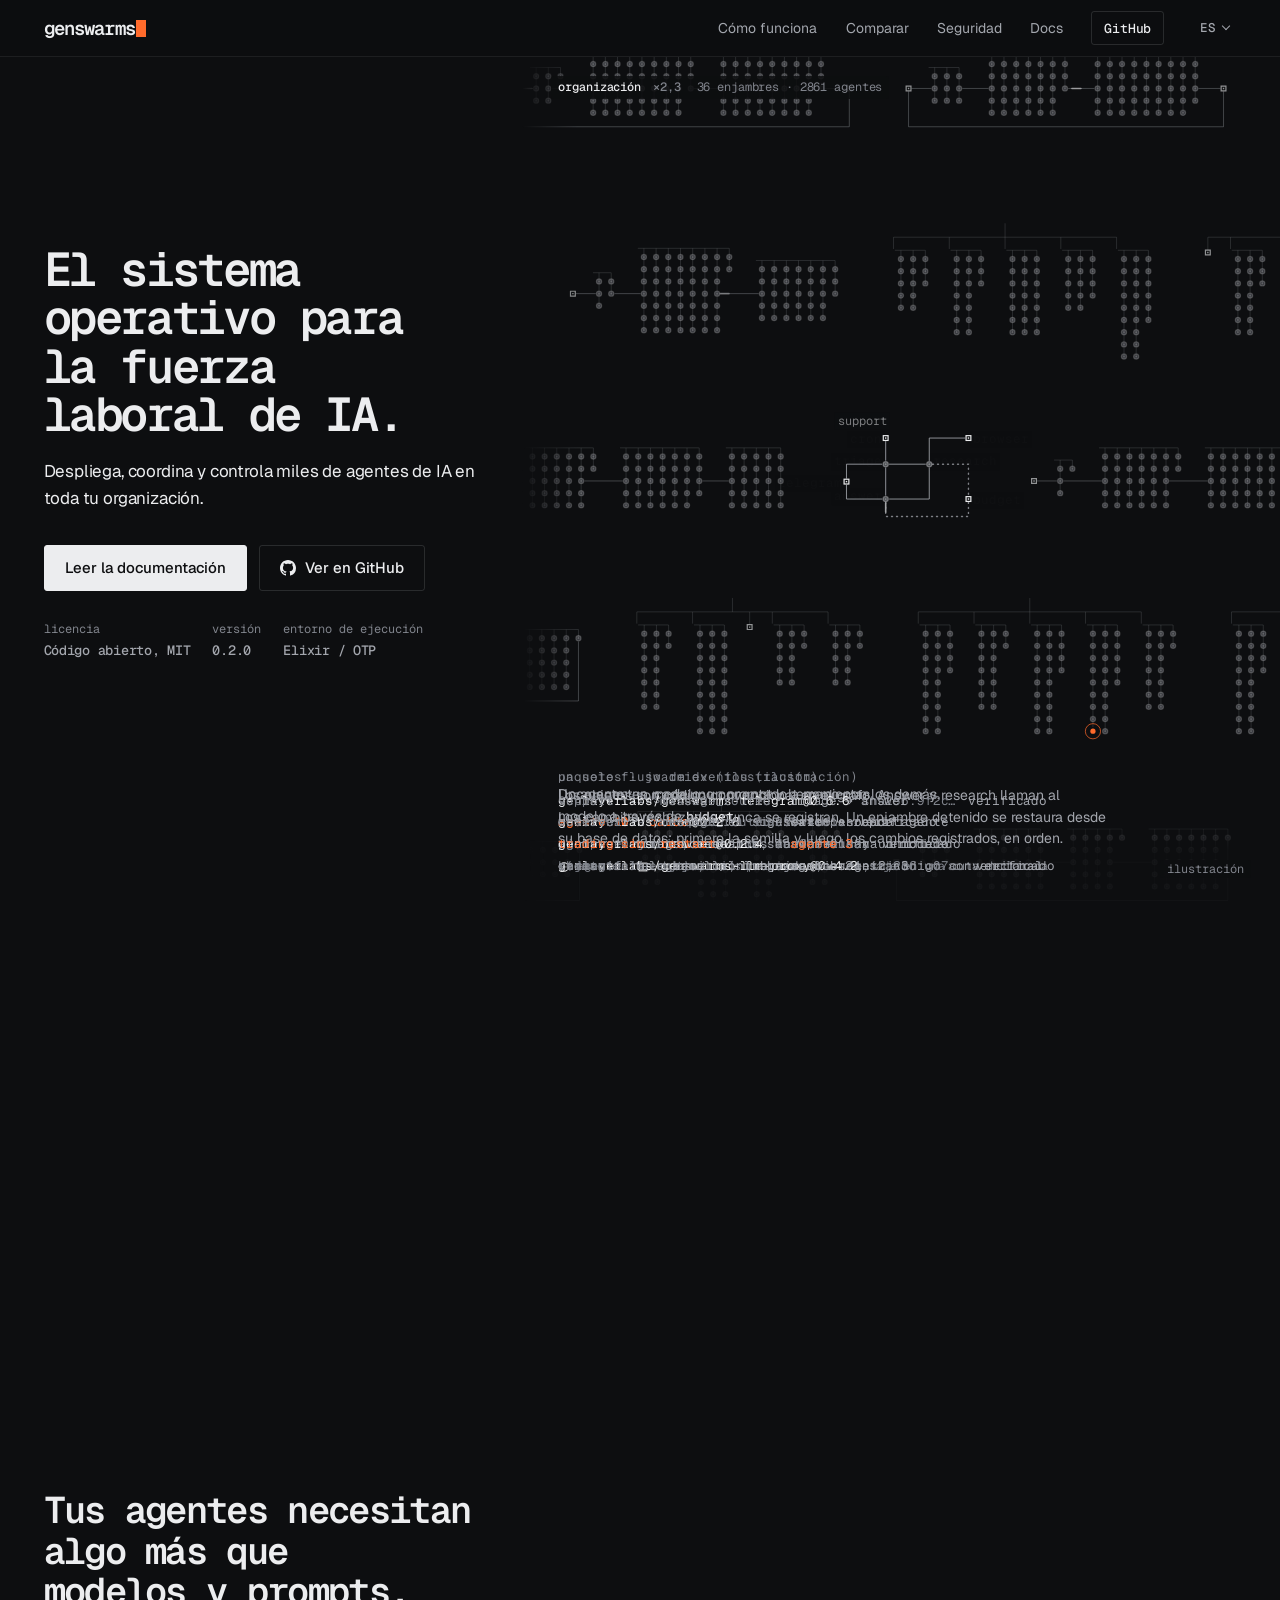
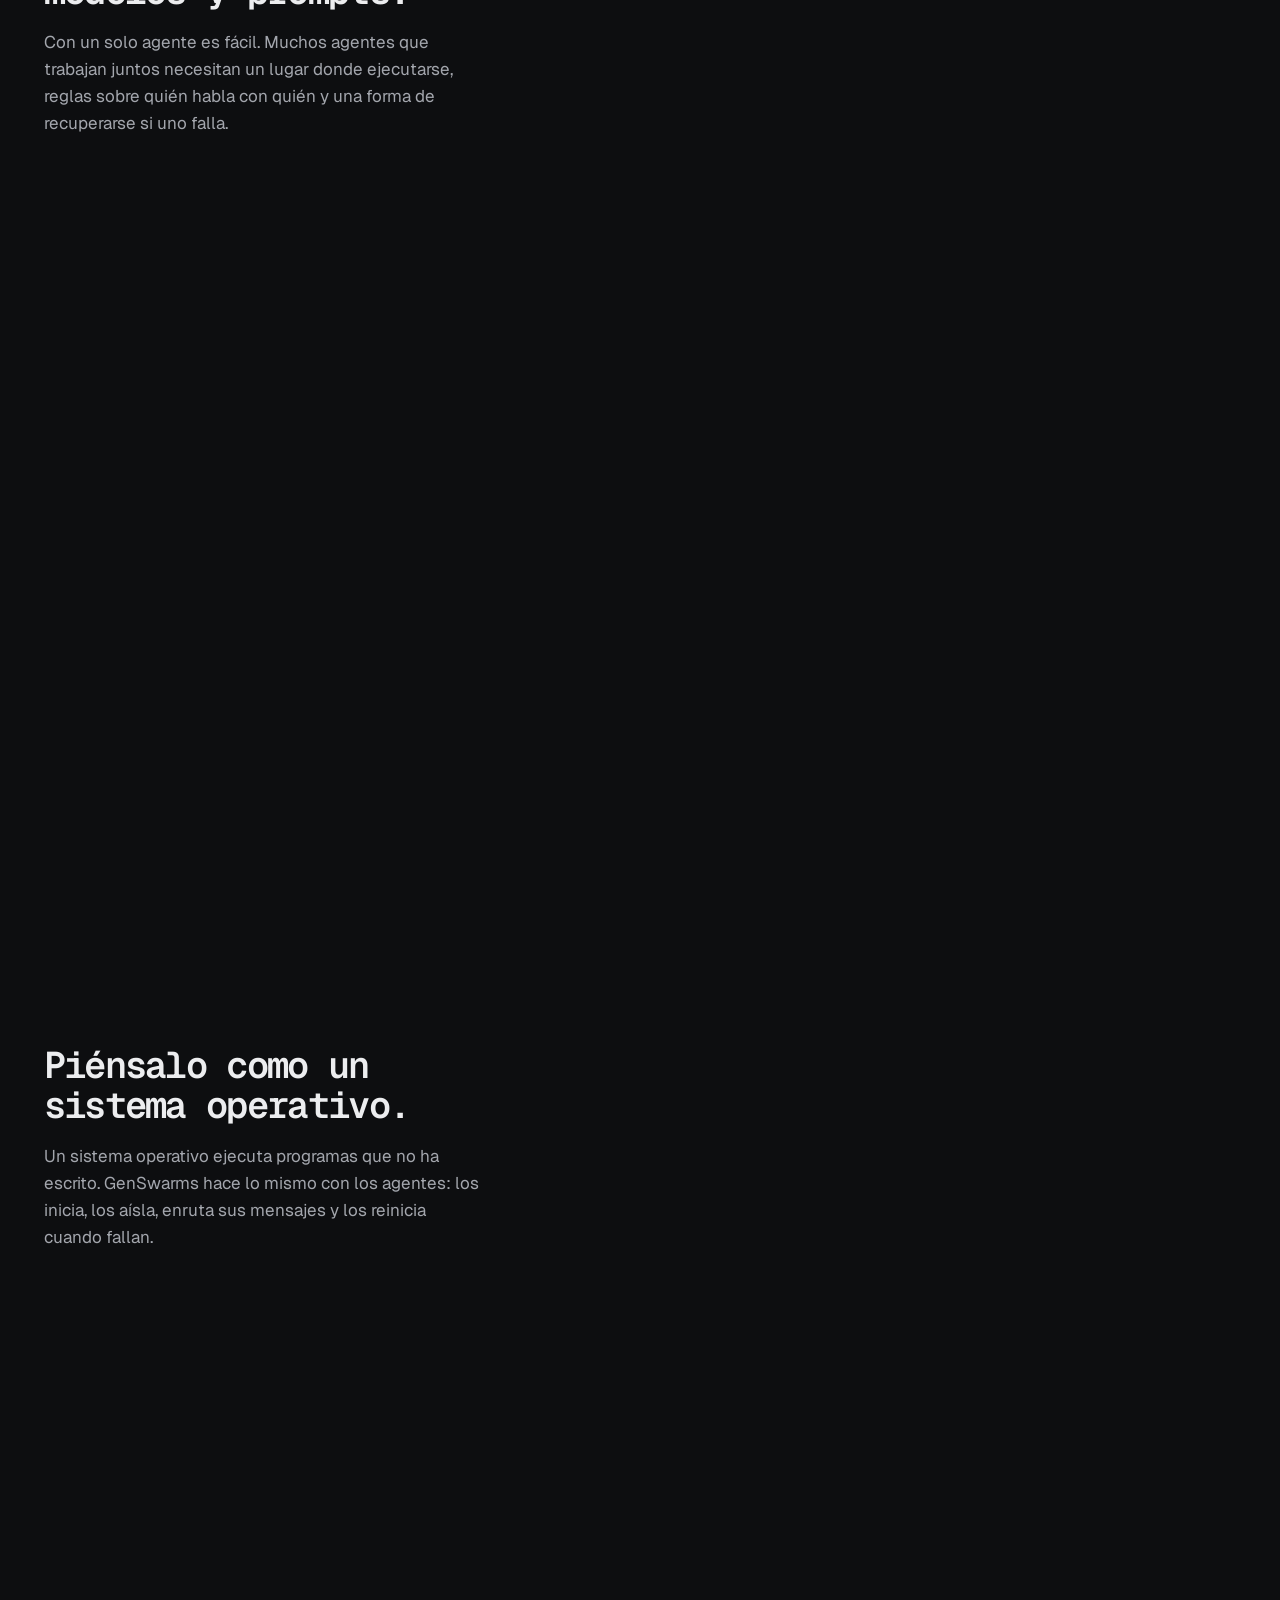
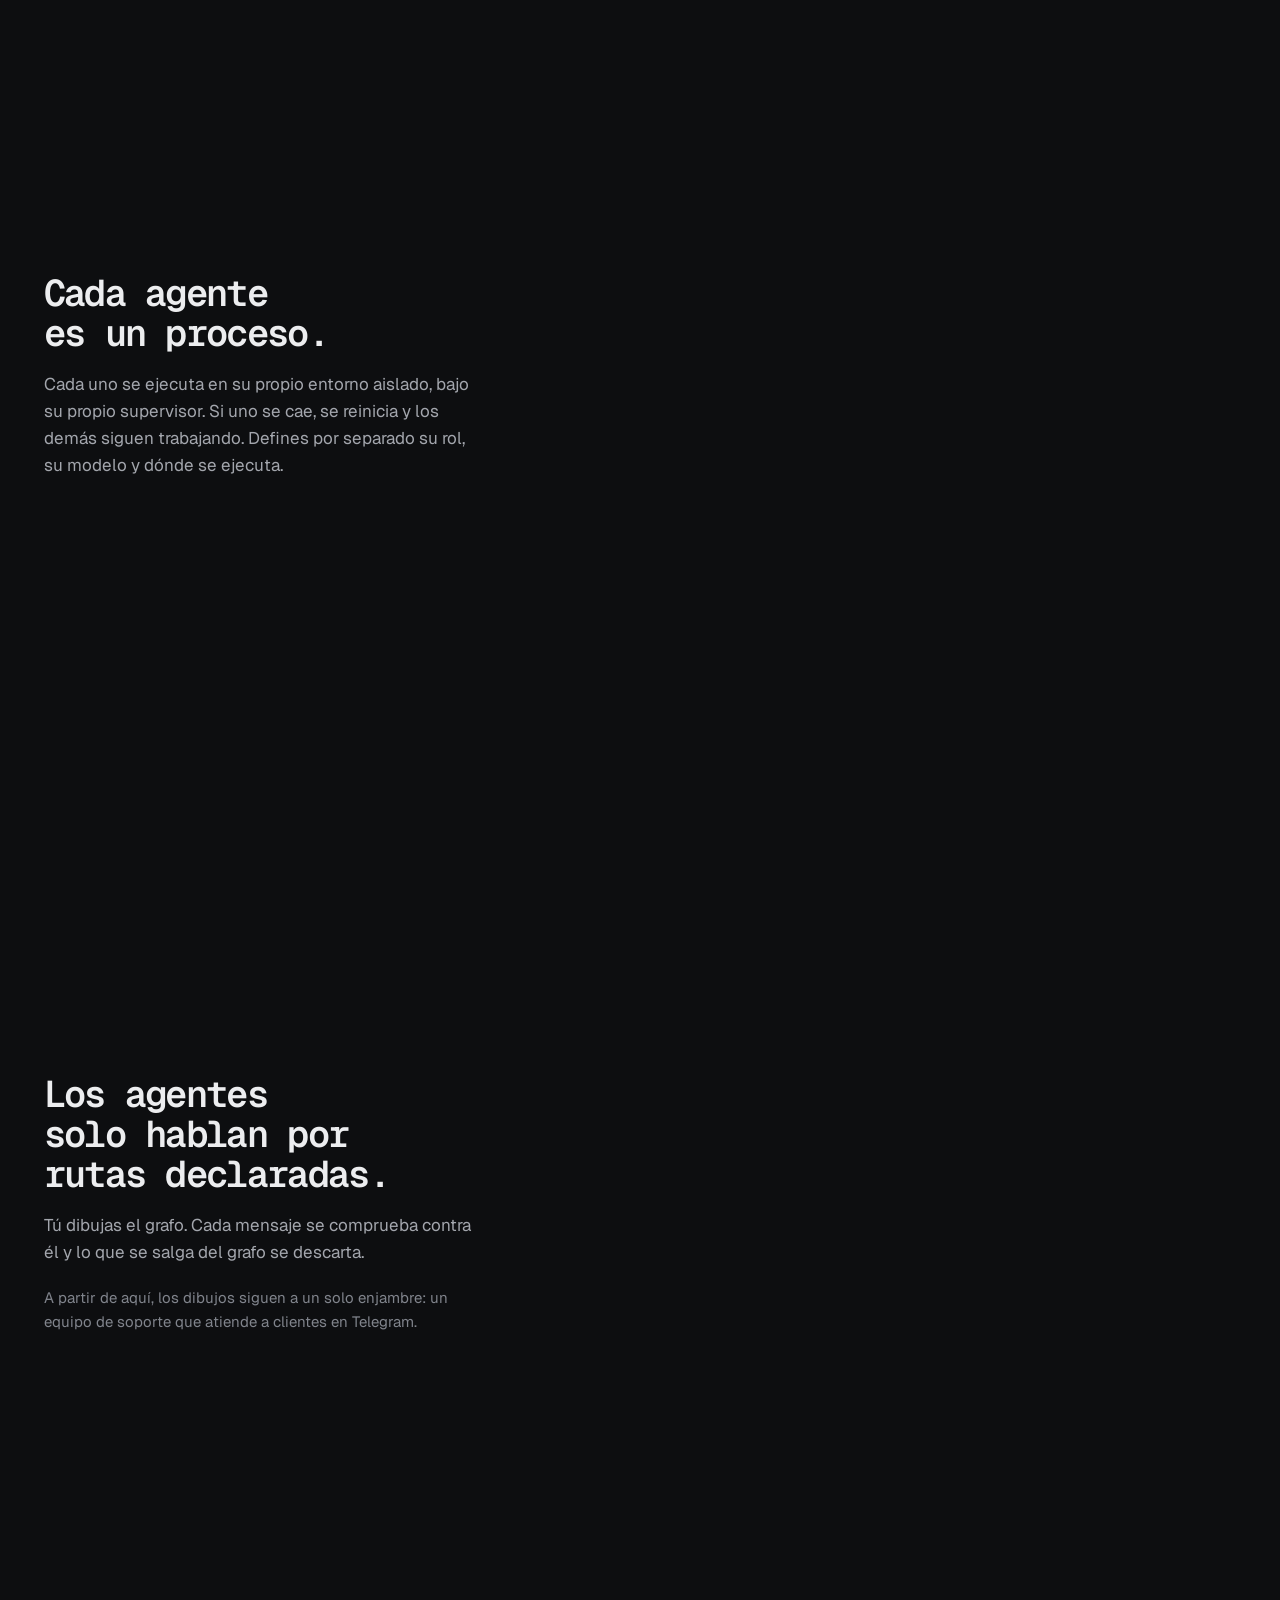
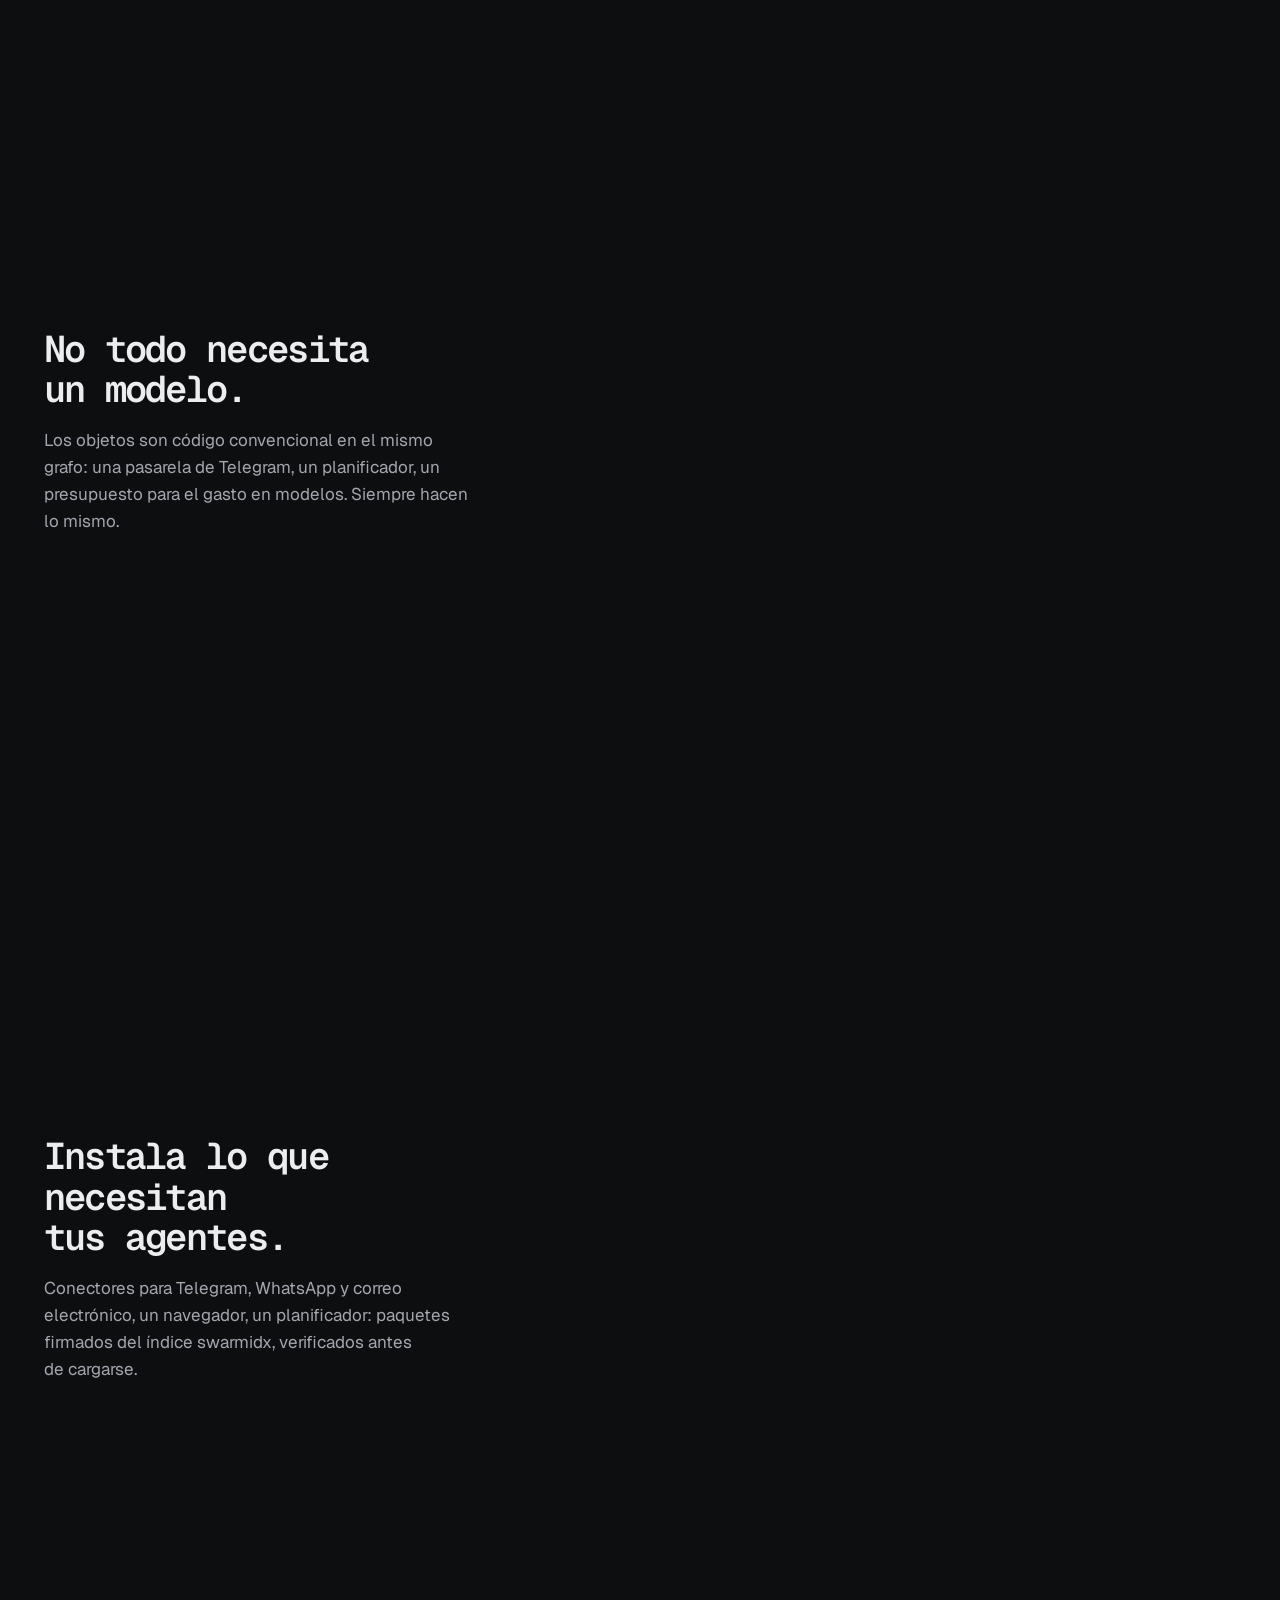
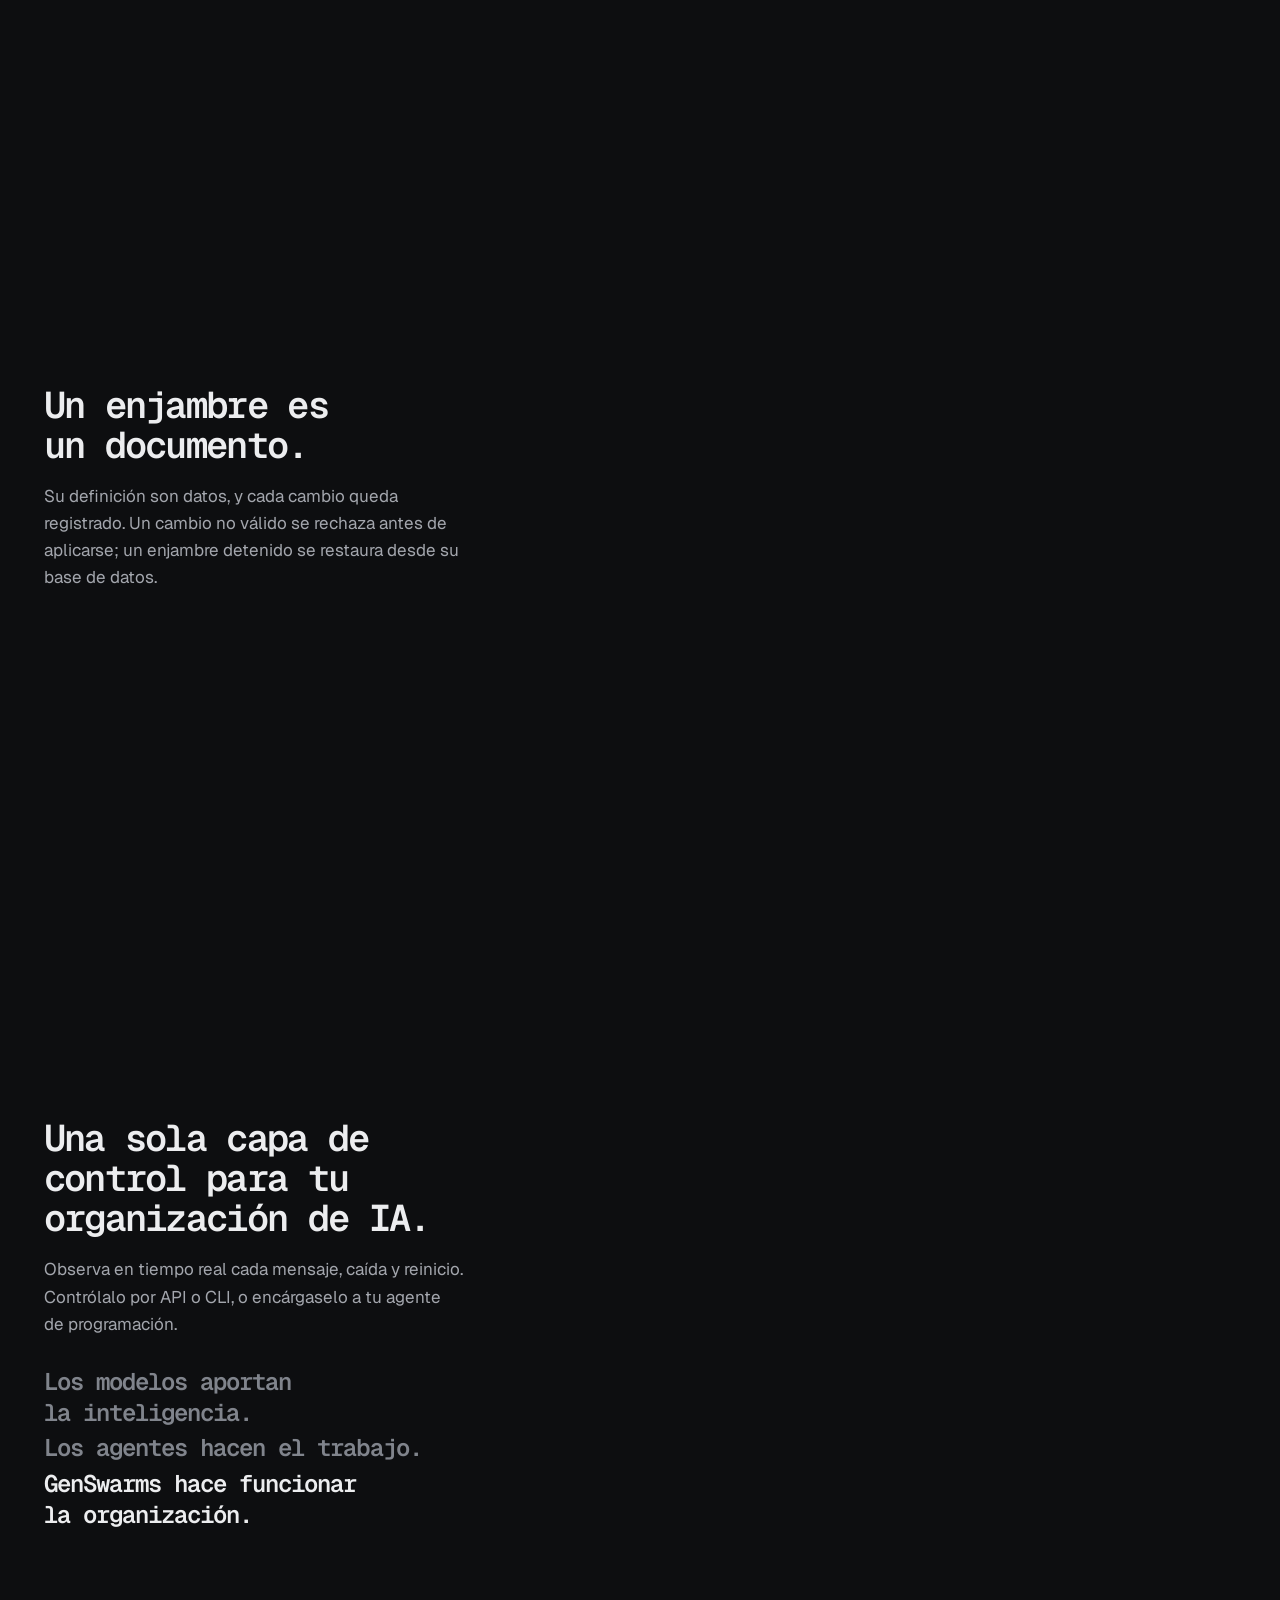
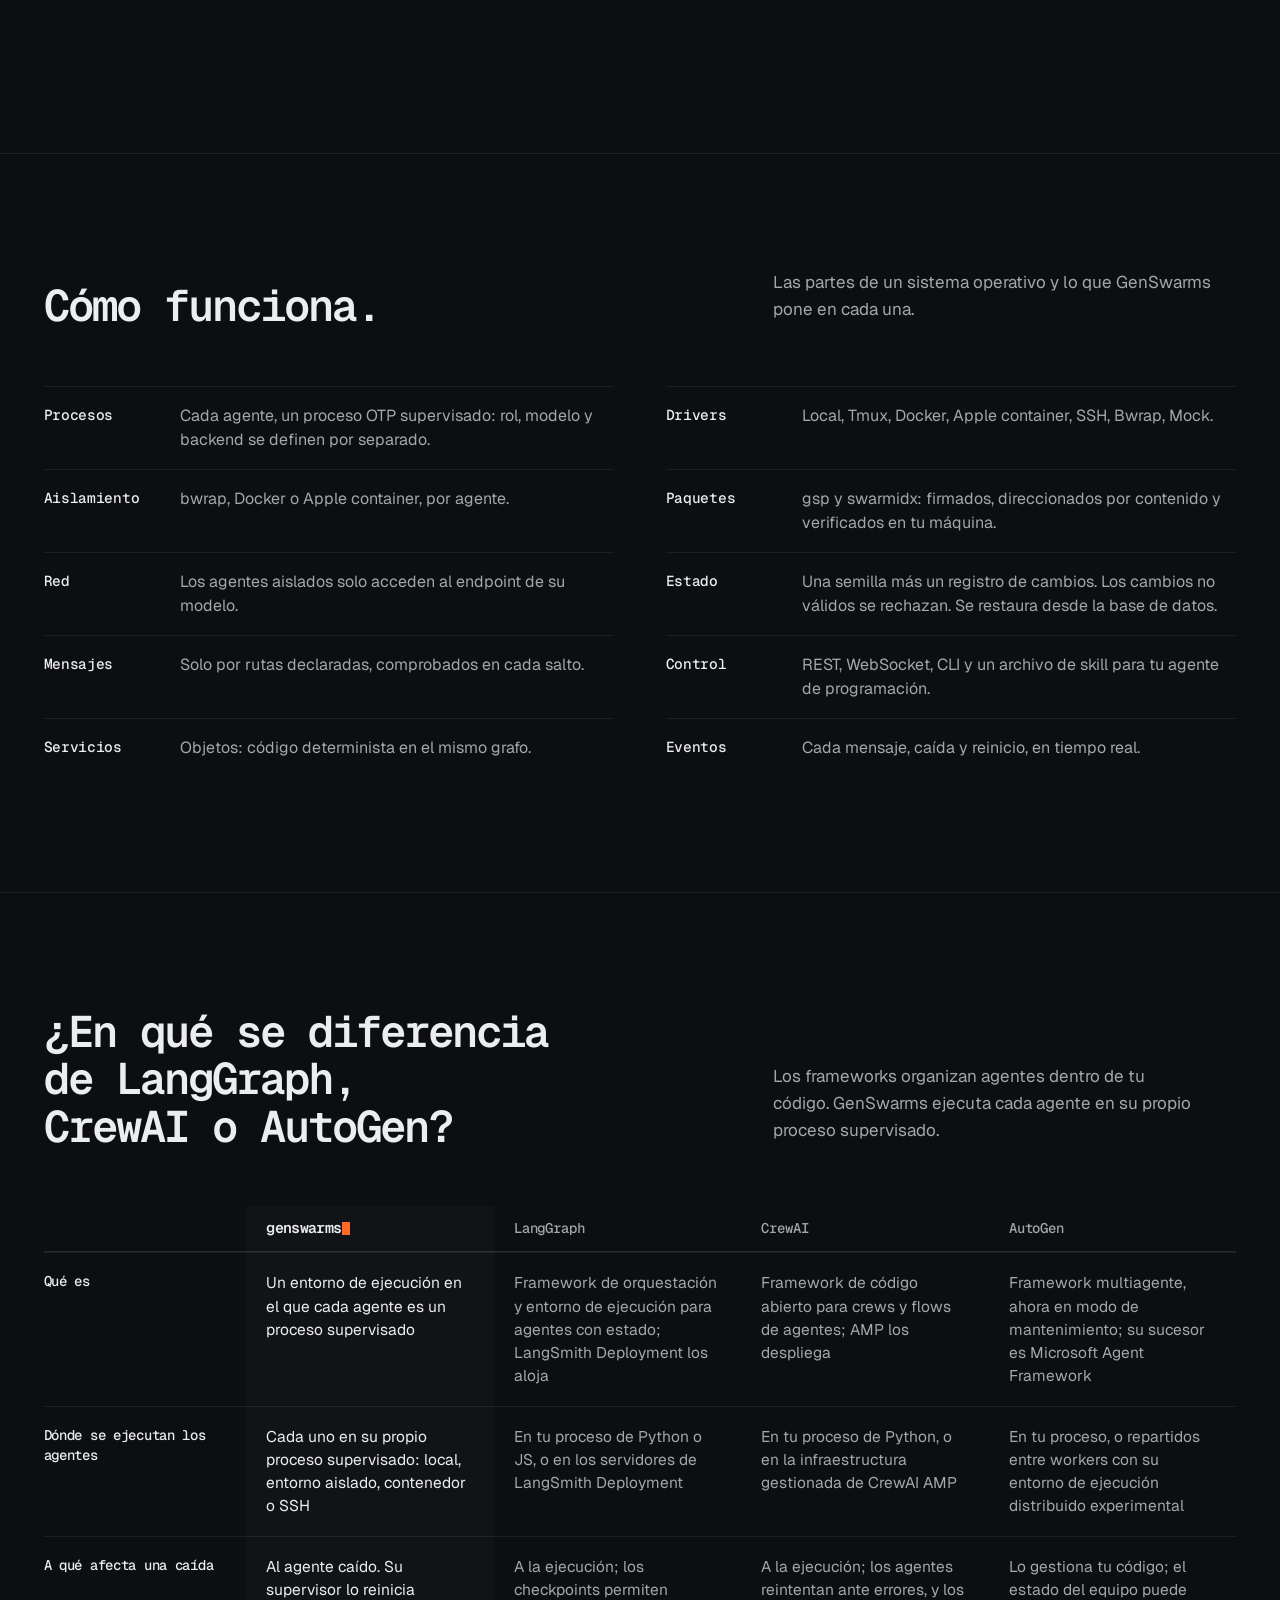
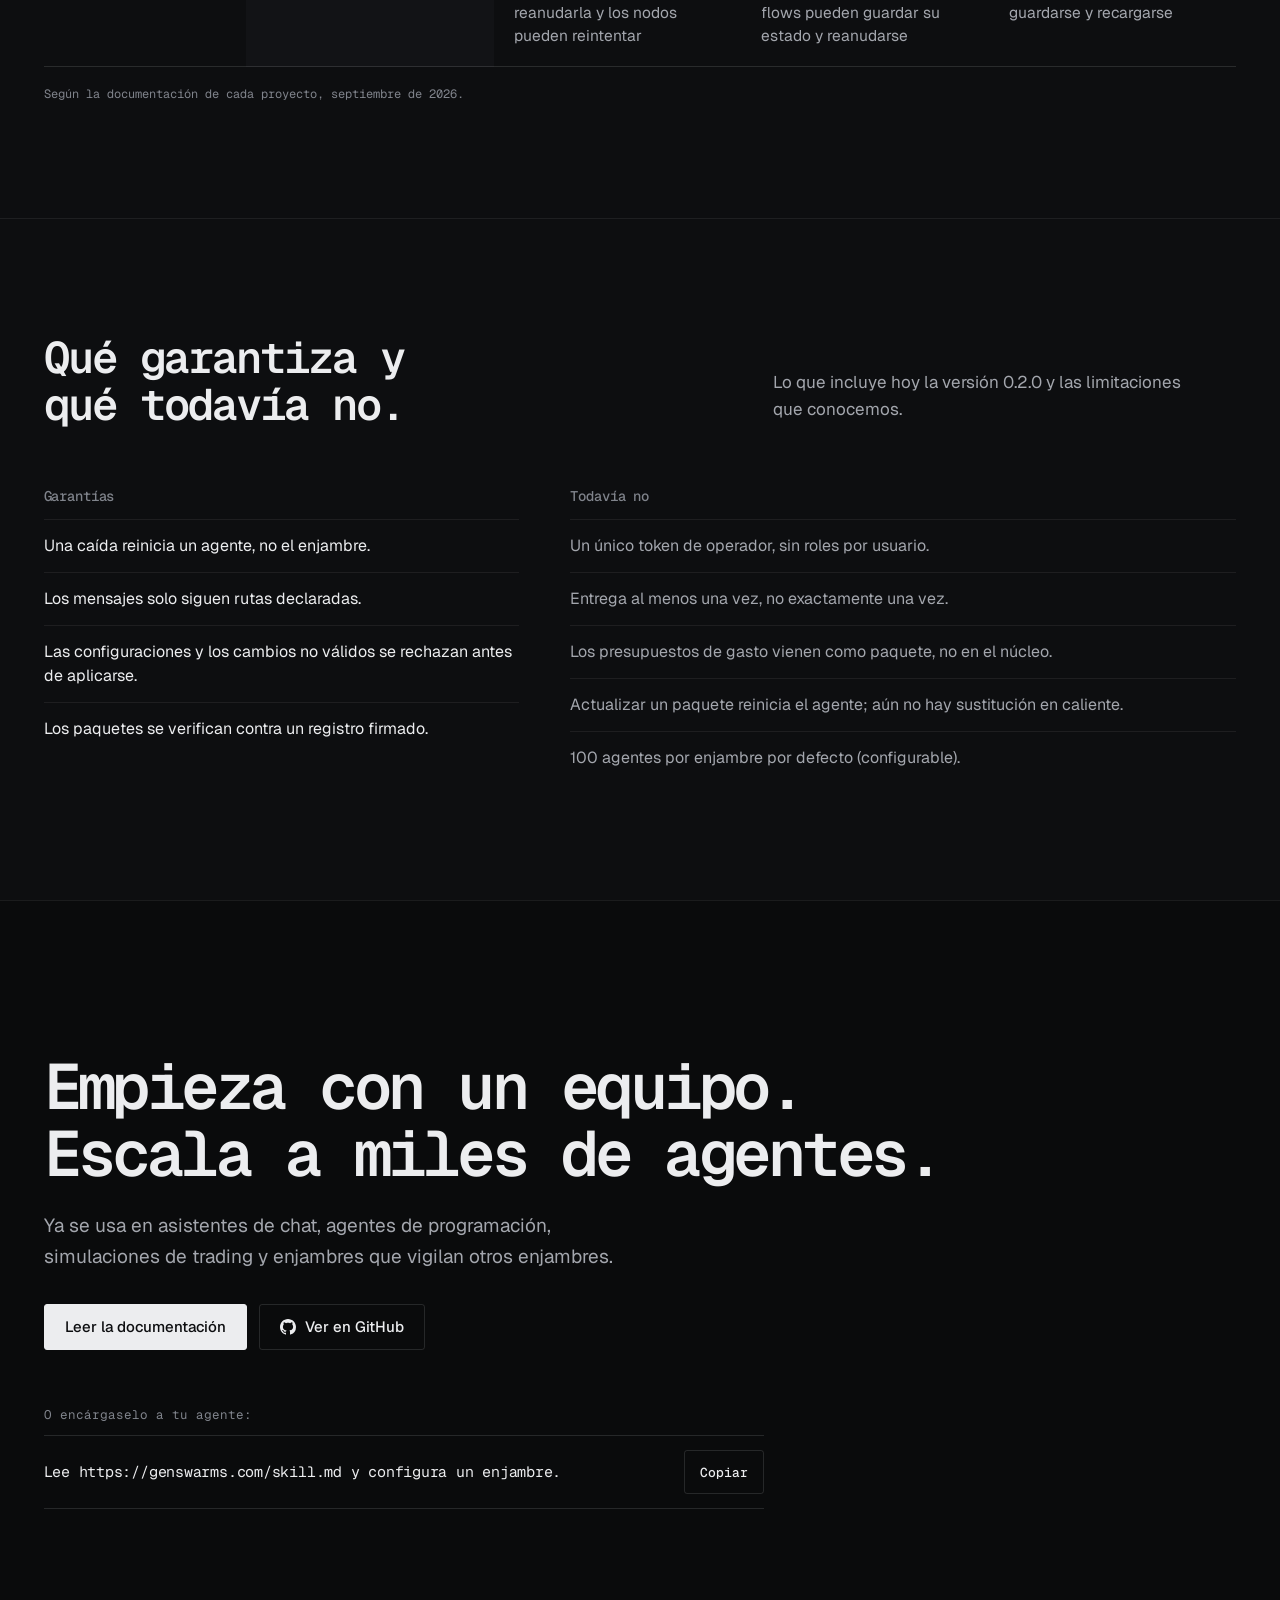
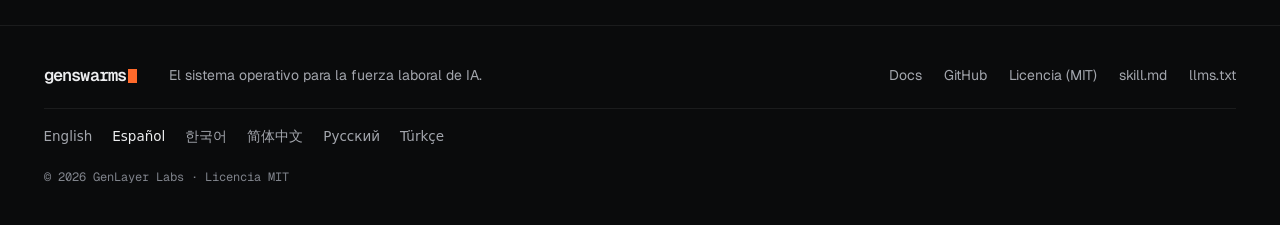
==== commit 294df0b7: "site i18n: the redesign in Spanish, Korean, Chinese, Russian and Turkish 91 new or changed catalogue" ====
--- a/website/es/index.html
+++ b/website/es/index.html
@@ -14,272 +14,1207 @@
 <link rel="alternate" hreflang="tr" href="https://genswarms.com/tr/">
 <link rel="alternate" hreflang="x-default" href="https://genswarms.com/">
 <meta http-equiv="content-language" content="es">
+<meta name="theme-color" content="#0D0E10">
 <meta property="og:type" content="website"><meta property="og:locale" content="es_ES">
 <meta property="og:title" content="GenSwarms: el sistema operativo para la fuerza laboral de IA">
 <meta property="og:description" content="Despliega, coordina y controla agentes de IA como procesos separados y supervisados.">
 <meta property="og:url" content="https://genswarms.com/es/"><meta property="og:image" content="https://genswarms.com/og-es.png">
+<meta property="og:image:width" content="1200"><meta property="og:image:height" content="630"><meta property="og:image:alt" content="GenSwarms: el sistema operativo para la fuerza laboral de IA">
 <meta name="twitter:card" content="summary_large_image">
 <link rel="icon" href="/favicon.svg" type="image/svg+xml"><link rel="icon" href="/favicon-32.png" sizes="32x32"><link rel="apple-touch-icon" href="/apple-touch-icon.png">
 <script type="application/ld+json">{"@context":"https://schema.org","@type":"SoftwareApplication","name":"GenSwarms","applicationCategory":"DeveloperApplication","operatingSystem":"Linux, macOS","softwareVersion":"0.2.0","license":"https://opensource.org/licenses/MIT","url":"https://genswarms.com/es/","codeRepository":"https://github.com/genlayerlabs/genswarms","description":"El sistema operativo para la fuerza laboral de IA: ejecuta agentes de IA como procesos separados y supervisados, en rutas de mensajes declaradas, con una API REST + WebSocket y un flujo de eventos en tiempo real.","inLanguage":"es","offers":{"@type":"Offer","price":"0","priceCurrency":"USD"},"author":{"@type":"Organization","name":"GenLayer Labs"}}</script>
 <link rel="preconnect" href="https://fonts.googleapis.com">
 <link rel="preconnect" href="https://fonts.gstatic.com" crossorigin>
-<link href="https://fonts.googleapis.com/css2?family=Bricolage+Grotesque:opsz,wght@12..96,400..800&family=Instrument+Sans:ital,wght@0,400;0,500;0,600;1,400&family=JetBrains+Mono:wght@400;500&display=swap" rel="stylesheet">
-<script>if(matchMedia('(min-width: 1000px) and (min-height: 600px) and (orientation: landscape)').matches&&!matchMedia('(prefers-reduced-motion: reduce)').matches)document.documentElement.classList.add('cine')</script>
+<link href="https://fonts.googleapis.com/css2?family=Geist+Mono:wght@400..600&family=Geist:wght@400..600&display=swap" rel="stylesheet" media="print" onload="this.media='all'">
+<noscript><link href="https://fonts.googleapis.com/css2?family=Geist+Mono:wght@400..600&family=Geist:wght@400..600&display=swap" rel="stylesheet"></noscript>
+<script>(function(){var d=document.documentElement;d.classList.add('js');if(matchMedia('(min-width: 960px) and (min-height: 640px), (orientation: landscape) and (min-width: 640px) and (max-height: 639px)').matches)d.classList.add('cine')})()</script>
 <style>
-:root{--sand:#E9E0D2;--sand-2:#DED3BF;--sand-3:#d3c7b0;--ink:#33301f;--ink-2:#5f5946;--line:rgba(51,48,31,.16);--clay:#A84E36;--clay-l:#D2704F;--clay-d:#96432e;--night:#12110d;--sage:#8fa06f;--sage-d:#56663a;--crash:#E0664A;--crash-d:#a2412b;--fd:'Bricolage Grotesque',ui-sans-serif,system-ui,sans-serif;--ft:'Instrument Sans',ui-sans-serif,system-ui,sans-serif;--fm:'JetBrains Mono',ui-monospace,Menlo,monospace;--g:clamp(16px,4.2vw,64px);--ease:cubic-bezier(.65,0,.25,1)}*{box-sizing:border-box}html{-webkit-text-size-adjust:100%;scroll-behavior:smooth;scroll-padding-top:88px}@media (prefers-reduced-motion:reduce){html{scroll-behavior:auto}}body{margin:0;background:var(--sand);color:var(--ink);font:400 18px/1.58 var(--ft);-webkit-font-smoothing:antialiased;text-rendering:optimizeLegibility;overflow-x:hidden}a{color:inherit}:focus-visible{outline:2px solid var(--clay);outline-offset:3px;border-radius:4px}code{font:500 .86em/1 var(--fm);background:var(--sand-2);padding:.18em .4em;border-radius:4px;color:var(--ink);white-space:nowrap}.sr{position:absolute;width:1px;height:1px;overflow:hidden;clip:rect(0 0 0 0);white-space:nowrap}.skip{position:absolute;left:16px;bottom:100%;max-width:calc(100% - 32px);background:var(--ink);color:var(--sand);padding:10px 14px;border-radius:8px;z-index:100}.skip:focus{bottom:auto;top:12px}.cine .step :focus-visible{scroll-margin-top:96px}.top{position:absolute;inset:0 0 auto 0;z-index:10;display:flex;align-items:center;justify-content:space-between;gap:24px;padding:22px var(--g)}.brand{display:inline-flex;align-items:center;min-height:44px;gap:10px;font:700 20px/1 var(--fd);letter-spacing:-.02em;text-decoration:none;color:var(--ink)}.mark{width:24px;height:24px;flex:none}.top nav{display:flex;align-items:center;gap:clamp(14px,2.2vw,30px);font-size:15px}.top nav a{display:inline-flex;align-items:center;min-height:44px;text-decoration:none;color:var(--ink-2)}.top nav a:hover{color:var(--ink)}.top nav .gh{color:var(--ink);font-weight:600;text-decoration:underline;text-decoration-thickness:1px;text-underline-offset:5px}.top nav .gh:hover{text-decoration-thickness:2px}@media (max-width:719px){.top nav a:not(.gh):not([href="/docs/"]){display:none}}.ctas{display:flex;flex-wrap:wrap;align-items:center;gap:12px 22px;margin:36px 0 0}.btn{display:inline-flex;align-items:center;justify-content:center;min-height:50px;padding:0 24px;border-radius:10px;font:600 16px/1 var(--ft);text-decoration:none;transition:background .2s,color .2s,border-color .2s}.btn-primary{background:var(--ink);color:var(--sand);border:1px solid var(--ink)}.btn-primary:hover{background:var(--clay);border-color:var(--clay)}.btn-ghost{border:0;text-decoration:underline;text-decoration-thickness:1px;text-underline-offset:5px;padding:0 4px;color:var(--ink)}.btn-ghost:hover{text-decoration-thickness:2px}.story{position:relative}.steps{padding:0 var(--g)}.step{padding:56px 0;border-top:1px solid var(--line)}.step-hero{border-top:0;padding-top:120px}.copy{max-width:38rem}.copy p{color:var(--ink-2);margin:0 0 18px;max-width:34em}.copy p,.spec dd,.cmp td,.sec-col li,.close p,.foot p{text-wrap:pretty}h1,h2,h3{font-family:var(--fd);color:var(--ink);margin:0;text-wrap:balance}h1{font-weight:780;font-size:clamp(44px,13.2vw,64px);line-height:.92;letter-spacing:-.042em;margin-bottom:30px;font-variation-settings:"opsz" 96}.step h2{font-weight:730;font-size:clamp(34px,9.4vw,52px);line-height:.98;letter-spacing:-.034em;margin-bottom:26px;font-variation-settings:"opsz" 96}.copy .lead{font:500 clamp(21px,1.75vw,25px)/1.34 var(--ft);color:var(--ink);letter-spacing:-.006em}.copy .ex{font-style:italic;font-size:17px;color:var(--ink-2);margin-top:22px}.copy .meta{font-size:14px;margin-top:22px}.copy .triad{margin-top:40px;max-width:none}.triad span{display:block;font:740 clamp(30px,7.6vw,54px)/1.04 var(--fd);letter-spacing:-.034em;color:var(--ink);font-variation-settings:"opsz" 96;padding:10px 0;border-top:1px solid var(--line)}.triad span:last-child{border-top:4px solid var(--ink);padding-top:14px}.still{margin:28px 0 0;padding:0}.still .sys.L{display:none}.still .sys.P{max-width:520px;margin:0 auto}.fig-note{font-size:13px;line-height:1.45;color:var(--ink-2);margin-top:10px}.stage-col{display:none}@media (min-width:760px){.still{margin:40px 0 0}.still .sys.L{display:block;max-width:900px}.still .sys.P{display:none}}@media (min-width:1000px){.step{padding:96px 0}.step-hero{padding-top:150px}h1{font-size:clamp(50px,5.5vw,104px)}.step h2{font-size:clamp(40px,4.2vw,64px);line-height:1}.triad span{font-size:clamp(30px,3vw,46px)}}@media (min-width:1280px){.step{display:grid;grid-template-columns:minmax(0,4.5fr) minmax(0,7.5fr);gap:4vw;align-items:center}.still{margin:0}h1{font-size:clamp(50px,5.8vw,104px)}}@media (max-height:500px) and (orientation:landscape){.step-hero{padding-top:96px}.step-hero h1{font-size:min(52px,13.2vw)}.step-hero .ctas{margin-top:26px}}@media (min-width:1000px){.cine .story{display:grid;grid-template-columns:minmax(0,1fr) min(58vw,880px)}.cine .steps{grid-column:1;grid-row:1;padding-right:3vw}.cine .step{display:flex;flex-direction:column;justify-content:center;min-height:78vh;padding:12vh 0;border-top:0}.cine .step-hero{min-height:100vh;padding-top:max(12vh,104px)}.cine .step:last-child{min-height:100vh}.cine .still{display:none}.cine .stage-col{display:block;grid-column:2;grid-row:1}}@media (min-width:1000px) and (max-width:1279px){.cine .story{grid-template-columns:minmax(0,1fr) 60vw}.cine h1{font-size:5.3vw}.cine .stage{padding-right:24px}}@media (min-width:1000px) and (max-width:1279px),(min-width:1000px) and (max-height:799px){.L.live .ts,.L.live .log{font-size:18.5px}}@media (min-width:1000px){.cine .step h2{font-size:clamp(36px,min(4.2vw,7.2vh),64px)}.cine .triad span{font-size:clamp(28px,min(3vw,5.4vh),46px)}}@media (min-width:1000px) and (max-height:799px){.stage{padding-top:12px;padding-bottom:12px}.stage-cap{margin-top:6px}}.stage{position:sticky;top:0;height:100vh;display:flex;flex-direction:column;justify-content:center;padding:24px var(--g) 24px 0}.stage-fig{margin:0;flex:1;min-height:0;display:flex;flex-direction:column;justify-content:center}.stage .sys{width:100%;height:min(78vh,720px)}@media (min-width:1921px){.cine .story{max-width:2240px;margin:0 auto;grid-template-columns:minmax(0,1fr) min(46vw,1040px)}.cine .stage .sys{height:min(74vh,860px)}}.stage-cap{min-height:1.45em;padding-left:2px}.stage-cap span{display:none}.live[data-s="4"]~.stage-cap [data-at="4"],.live[data-s="5"]~.stage-cap [data-at="5"],.live[data-s="6"]~.stage-cap [data-at="6"],.live[data-s="7"]~.stage-cap [data-at="7"]{display:inline}.rail{list-style:none;display:flex;gap:6px;margin:6px 0 0;padding:0}.rail button{appearance:none;border:0;background:none;padding:10px 0;width:34px;cursor:pointer;display:block}.rail button::before{content:"";display:block;height:3px;border-radius:2px;background:rgba(51,48,31,.2);transition:background .3s}.rail button:hover::before{background:rgba(51,48,31,.5)}.rail button[aria-current]::before{background:var(--ink)}.sys{display:block;width:100%;height:auto;overflow:visible}.sys text{font-family:var(--ft);fill:var(--ink-2)}.sys .t{fill:var(--ink);font-weight:500}.sys .tb{font-family:var(--fd);font-weight:700;fill:var(--ink);letter-spacing:-.02em}.sys .log{font-family:var(--fm);fill:var(--ink);white-space:pre}.sys .logcap{font-style:italic}.sys .k-message_routed,.sys .k-dg{fill:var(--ink-2)}.sys .k-invalid_route,.sys .k-no{fill:var(--crash-d)}.sys .k-hd,.sys .k-pkg{fill:var(--ink);font-weight:500}.sys .st{fill:var(--ink)}.fx{opacity:0}.org-ghost{fill:none;stroke:var(--ink);stroke-opacity:.22;stroke-width:1.2;stroke-dasharray:2 5;stroke-linecap:round}.org-ghost-m{stroke:var(--ink);stroke-opacity:.2;stroke-width:9;stroke-linecap:round}.P .org-ghost-m{stroke-width:7}.ag .core{fill:var(--ink)}.ag .ring{fill:none;stroke:var(--ink);stroke-opacity:.26;stroke-width:1.2}.ag .bnd,.lg-b{fill:rgba(233,224,210,.7);stroke:var(--ink);stroke-opacity:.35;stroke-width:1.2;stroke-dasharray:3 4}.wire{fill:none;stroke:var(--ink);stroke-opacity:.45;stroke-width:1.2;stroke-dasharray:2 5;stroke-linecap:round}.orgline{stroke:var(--ink-2);stroke-width:1}.dept{fill:var(--sand);stroke:var(--ink-2);stroke-width:1.1}.drop{stroke:var(--ink-2);stroke-width:1;stroke-opacity:.55}.layer{fill:var(--ink)}.sys .tb.bandl{fill:var(--sand)}.sys .ts.bandr{fill:#d5cab6}.dia-in{fill:none;stroke:var(--sand);stroke-width:1.5}.col{stroke:var(--ink);stroke-width:1.3;stroke-opacity:.4}.lead{stroke:var(--ink-2);stroke-width:1}.halo{fill:none;stroke:var(--ink);stroke-opacity:.3;stroke-width:1.2;stroke-dasharray:2 7;stroke-linecap:round}.sat{stroke:var(--ink-2);stroke-width:1.1}.glyph,.hex{fill:var(--sand);stroke:var(--ink);stroke-width:1.5}.e{stroke:var(--ink);stroke-width:1.8}.e-h{fill:var(--ink)}.burst{fill:none;stroke:var(--crash);stroke-width:2;stroke-dasharray:4 4;transform-box:fill-box;transform-origin:center}.restart{fill:none;stroke:var(--sage);stroke-width:3;transform-box:fill-box;transform-origin:center}.tok circle{fill:var(--clay);stroke:var(--sand);stroke-width:2.5}.ce{stroke:var(--ink);stroke-width:1.3;stroke-opacity:.55;fill:none}.cn{fill:var(--ink)}.ob{fill:var(--sand);stroke:var(--ink);stroke-width:1.8}.ob-c{fill:var(--ink)}.lg-r{fill:none;stroke:var(--ink);stroke-opacity:.4;stroke-width:1.2}.lg-c{fill:var(--ink)}.mc{stroke:var(--ink);stroke-opacity:.6;stroke-width:1.8;stroke-dasharray:.1 5;stroke-linecap:round}.edrop{stroke:var(--ink);stroke-opacity:.6;stroke-width:1.6;stroke-dasharray:5 5}.xm{fill:none;stroke:var(--crash-d);stroke-width:2.6;stroke-linecap:round}.sys .xl{fill:var(--crash-d)}.okb{fill:var(--sage-d)}.nob{fill:var(--crash-d)}.okc{fill:none;stroke:var(--sand);stroke-width:1.9;stroke-linecap:round;stroke-linejoin:round}.doc{fill:var(--sand);stroke:var(--ink);stroke-opacity:.45;stroke-width:1.3}.doc-f{fill:none;stroke:var(--ink);stroke-opacity:.45;stroke-width:1.3}.db{fill:var(--sand);stroke:var(--ink);stroke-width:1.4}.mline{stroke:var(--ink-2);stroke-width:1}.P .e,.P .ce{stroke-width:1.5}.live .world{transform-origin:0 0}.live .cam{transform-box:view-box}@media (prefers-reduced-motion:no-preference){.live .fx{transition:opacity .5s ease}.live .ag{transition:transform 1s cubic-bezier(.22,1,.36,1) calc(var(--i) * 30ms),opacity .5s ease}.live .world{transition:transform 1.2s var(--ease),opacity .7s ease .25s}.live .cam{transition:transform 1.2s var(--ease)}.live[data-s="0"] .halo{animation:spin 60s linear infinite;transform-box:fill-box;transform-origin:center}@keyframes spin{to{transform:rotate(360deg)}}.sys[data-s="3"] .a10 .core{animation:crashCore 7.2s infinite}.sys[data-s="3"] .burst{animation:burst 7.2s infinite}.sys[data-s="3"] .restart{animation:restart 7.2s infinite}.sys[data-s="3"] .st{animation:status 7.2s infinite}@keyframes crashCore{0%,33%{fill:var(--ink)}35%,56%{fill:var(--crash)}62%{fill:var(--sage)}72%,100%{fill:var(--ink)}}@keyframes burst{0%,33%{opacity:0;transform:scale(.6)}36%{opacity:1;transform:scale(1)}56%{opacity:.9;transform:scale(1.15)}64%,100%{opacity:0;transform:scale(1.5)}}@keyframes restart{0%,56%{opacity:0;transform:scale(1.5)}64%{opacity:1;transform:scale(1)}100%{opacity:1;transform:scale(1)}}@keyframes status{0%,34%{opacity:0}40%,100%{opacity:1}}}.proof{background:var(--sand-2)}.band{display:grid;gap:34px;max-width:1400px;margin:0 auto;padding:88px var(--g);border-top:1px solid var(--line)}.band:first-child{border-top:0;padding-top:104px}.band-head h2{font-weight:700;font-size:clamp(30px,6.6vw,46px);line-height:1.04;letter-spacing:-.028em;margin-bottom:16px}@media (min-width:1000px){.band{grid-template-columns:minmax(0,4fr) minmax(0,8fr);gap:6vw;padding-top:112px;padding-bottom:112px}.band-head{position:sticky;top:48px;align-self:start}.band-head h2{font-size:clamp(34px,3.2vw,46px)}}@media (min-width:1000px) and (max-width:1279px){.band#compare{grid-template-columns:minmax(0,1fr);gap:44px}#compare .band-head{position:static}#compare .band-head h2{max-width:20em}}.spec{margin:0;border-bottom:1px solid var(--line)}.spec div{display:grid;gap:2px;padding:13px 0;border-top:1px solid var(--line)}.spec dt{font:650 18px/1.3 var(--fd);letter-spacing:-.01em;color:var(--ink)}.spec dd{margin:0;color:var(--ink-2);font-size:17px;line-height:1.45}@media (min-width:640px){.spec div{grid-template-columns:minmax(120px,1fr) minmax(0,3fr);gap:24px;align-items:baseline}}.cmp-wrap{min-width:0}.cmp{width:100%;border-collapse:collapse;font-size:16px;line-height:1.45}.cmp th,.cmp td{text-align:left;vertical-align:top;padding:16px 16px;border-top:1px solid var(--line)}.cmp thead th{border-top:0;font:650 18px/1.2 var(--fd);letter-spacing:-.01em;color:var(--ink);padding-top:18px;padding-bottom:14px}.cmp tbody th{font-weight:600;color:var(--ink);width:17%}.cmp td{color:var(--ink-2)}.cmp .gs{background:var(--sand);color:var(--ink)}.cmp thead .gs{border-radius:12px 12px 0 0}.cmp tbody tr:last-child .gs{border-radius:0 0 12px 12px}.cmp tbody tr:last-child th,.cmp tbody tr:last-child td{border-bottom:1px solid var(--line)}.cmp tbody tr:last-child td.gs{border-bottom-color:transparent}@media (max-width:759px){.cmp,.cmp tbody,.cmp tr,.cmp th,.cmp td{display:block;width:auto}.cmp thead{position:absolute;width:1px;height:1px;overflow:hidden;clip:rect(0 0 0 0)}.cmp tr{padding:22px 0 8px;border-top:1px solid var(--line)}.cmp tbody tr:last-child{border-bottom:1px solid var(--line)}.cmp tbody th{border:0;padding:0 0 12px;font:650 20px/1.2 var(--fd);width:auto}.cmp td{border:0;padding:8px 0;display:grid;grid-template-columns:96px 1fr;gap:12px}.cmp td::before{content:attr(data-l);font-weight:600;color:var(--ink);font-size:14.5px}.cmp td.gs{border-radius:10px!important;padding:12px 12px;margin:0 -12px 6px}.cmp tbody tr:last-child th,.cmp tbody tr:last-child td{border-bottom:0}}.sec-cols{display:grid;gap:40px}@media (min-width:760px){.sec-cols{grid-template-columns:1.25fr 1fr;gap:5vw}}.sec-col h3{font-weight:650;font-size:23px;letter-spacing:-.015em;margin-bottom:14px}.sec-col ul{list-style:none;margin:0;padding:0;border-bottom:1px solid var(--line)}.sec-col li{position:relative;padding:13px 0 13px 30px;border-top:1px solid var(--line);color:var(--ink-2);font-size:16.5px;line-height:1.5}.sec-col li::before{content:"";position:absolute;left:2px;top:19px;width:12px;height:12px;border-radius:50%}.yes li::before{background:var(--sage);box-shadow:inset 0 0 0 1px var(--sage-d)}.not li::before{border:1.5px solid var(--ink-2)}.sec-col code{background:var(--sand)}.close{background:var(--night);color:var(--sand)}.close-in{max-width:1400px;margin:0 auto;padding:clamp(88px,12vw,160px) var(--g) 96px}.close h2{color:var(--sand);font-weight:760;font-size:clamp(40px,7.4vw,104px);line-height:.95;letter-spacing:-.04em;max-width:12em;font-variation-settings:"opsz" 96}.close p{color:#cbc1ae;font-size:clamp(18px,1.6vw,21px);max-width:32em;margin:30px 0 0}.close .btn-primary{background:var(--clay-l);border-color:var(--clay-l);color:var(--night)}.close .btn-primary:hover{background:var(--sand);border-color:var(--sand)}.close .btn-ghost{color:var(--sand)}.close :focus-visible,.foot :focus-visible{outline-color:var(--clay-l)}.handoff{margin-top:56px;max-width:640px}.handoff p{font-size:15px;margin:0 0 10px;color:#b3a993}.prompt{display:flex;align-items:stretch;border:1px solid rgba(233,224,210,.22);border-radius:10px;overflow:hidden}.prompt code{flex:1;min-width:0;background:none;color:var(--sand);font-size:14px;line-height:1.55;padding:14px 16px;white-space:normal;overflow-wrap:anywhere}.prompt button{appearance:none;border:0;border-left:1px solid rgba(233,224,210,.22);background:rgba(233,224,210,.06);color:var(--sand);font:600 14px/1 var(--ft);padding:0 18px;cursor:pointer;min-width:84px}.prompt button:hover{background:rgba(233,224,210,.14)}@media (max-width:479px){.prompt{flex-direction:column}.prompt button{border-left:0;border-top:1px solid rgba(233,224,210,.22);min-height:46px}}.foot{background:var(--night);color:#b3a993;border-top:1px solid rgba(233,224,210,.12)}.foot-in{max-width:1400px;margin:0 auto;padding:30px var(--g) 76px;display:flex;flex-wrap:wrap;align-items:center;gap:14px 32px;font-size:14.5px}.foot .brand{color:var(--sand);font-size:18px}.foot p{margin:0;flex:1;min-width:220px}.foot nav{display:flex;flex-wrap:wrap;gap:0 22px}.foot .legal{flex-basis:100%;font-size:13.5px}.foot nav a{display:inline-flex;align-items:center;min-height:44px;text-decoration:none}.foot nav a:hover{color:var(--sand)}
-.live[data-s="0"] .cam{transform:translateY(49px)}.live[data-s="1"] .cam{transform:translateY(-10px)}.live[data-s="2"] .cam{transform:translateY(0px)}.live[data-s="3"] .cam{transform:translateY(0px)}.live[data-s="4"] .cam{transform:translateY(-103px)}.live[data-s="5"] .cam{transform:translateY(-5px)}.live[data-s="6"] .cam{transform:translateY(-45px)}.live[data-s="7"] .cam{transform:translateY(57.5px)}.live[data-s="8"] .cam{transform:translateY(-10px)}.sys[data-s="0"] .v0{opacity:1;visibility:visible}.sys[data-s="1"] .v1{opacity:1;visibility:visible}.sys[data-s="2"] .v2{opacity:1;visibility:visible}.sys[data-s="3"] .v3{opacity:1;visibility:visible}.sys[data-s="4"] .v4{opacity:1;visibility:visible}.sys[data-s="5"] .v5{opacity:1;visibility:visible}.sys[data-s="6"] .v6{opacity:1;visibility:visible}.sys[data-s="7"] .v7{opacity:1;visibility:visible}.sys[data-s="8"] .v8{opacity:1;visibility:visible}.live[data-s="0"] .v0:not(.ag),.live[data-s="1"] .v1:not(.ag),.live[data-s="2"] .v2:not(.ag),.live[data-s="3"] .v3:not(.ag),.live[data-s="4"] .v4:not(.ag),.live[data-s="5"] .v5:not(.ag),.live[data-s="6"] .v6:not(.ag),.live[data-s="7"] .v7:not(.ag),.live[data-s="8"] .v8:not(.ag){transition-delay:.35s}.L[data-s="0"] .a0{transform:translate(400px,300px) scale(1.9)}.L[data-s="0"] .a1,.L[data-s="0"] .a2,.L[data-s="0"] .a3,.L[data-s="0"] .a4,.L[data-s="0"] .a5,.L[data-s="0"] .a6,.L[data-s="0"] .a7,.L[data-s="0"] .a8,.L[data-s="0"] .a9,.L[data-s="0"] .a10,.L[data-s="0"] .a11{transform:translate(400px,300px) scale(0.3)}.L[data-s="1"] .a0{transform:translate(400px,320px)}.L[data-s="1"] .a1{transform:translate(175px,140px)}.L[data-s="1"] .a2{transform:translate(330px,92px)}.L[data-s="1"] .a3{transform:translate(565px,118px)}.L[data-s="1"] .a4{transform:translate(700px,222px)}.L[data-s="1"] .a5{transform:translate(118px,300px)}.L[data-s="1"] .a6{transform:translate(252px,425px)}.L[data-s="1"] .a7{transform:translate(640px,372px)}.L[data-s="1"] .a8{transform:translate(522px,488px)}.L[data-s="1"] .a9{transform:translate(372px,562px)}.L[data-s="1"] .a10{transform:translate(150px,530px)}.L[data-s="1"] .a11{transform:translate(716px,548px)}.L[data-s="2"] .a0,.L[data-s="3"] .a0{transform:translate(250px,300px)}.L[data-s="2"] .a1,.L[data-s="3"] .a1{transform:translate(350px,300px)}.L[data-s="2"] .a2,.L[data-s="3"] .a2{transform:translate(450px,300px)}.L[data-s="2"] .a3,.L[data-s="3"] .a3,.L[data-s="4"] .a3,.L[data-s="5"] .a3,.L[data-s="6"] .a3,.L[data-s="7"] .a3,.L[data-s="8"] .a3{transform:translate(550px,300px)}.L[data-s="2"] .a4,.L[data-s="3"] .a4,.L[data-s="4"] .a4,.L[data-s="5"] .a4,.L[data-s="6"] .a4,.L[data-s="7"] .a4,.L[data-s="8"] .a4{transform:translate(250px,390px)}.L[data-s="2"] .a5,.L[data-s="3"] .a5,.L[data-s="4"] .a5,.L[data-s="5"] .a5,.L[data-s="6"] .a5,.L[data-s="7"] .a5,.L[data-s="8"] .a5{transform:translate(350px,390px)}.L[data-s="2"] .a6,.L[data-s="3"] .a6,.L[data-s="4"] .a6,.L[data-s="5"] .a6,.L[data-s="6"] .a6,.L[data-s="7"] .a6,.L[data-s="8"] .a6{transform:translate(450px,390px)}.L[data-s="2"] .a7,.L[data-s="3"] .a7,.L[data-s="4"] .a7,.L[data-s="5"] .a7,.L[data-s="6"] .a7,.L[data-s="7"] .a7,.L[data-s="8"] .a7{transform:translate(550px,390px)}.L[data-s="2"] .a8,.L[data-s="3"] .a8,.L[data-s="4"] .a8,.L[data-s="5"] .a8,.L[data-s="6"] .a8,.L[data-s="7"] .a8,.L[data-s="8"] .a8{transform:translate(250px,480px)}.L[data-s="2"] .a9,.L[data-s="3"] .a9,.L[data-s="4"] .a9,.L[data-s="5"] .a9,.L[data-s="6"] .a9,.L[data-s="7"] .a9,.L[data-s="8"] .a9{transform:translate(350px,480px)}.L[data-s="2"] .a10,.L[data-s="3"] .a10,.L[data-s="4"] .a10,.L[data-s="5"] .a10,.L[data-s="6"] .a10,.L[data-s="7"] .a10,.L[data-s="8"] .a10{transform:translate(450px,480px)}.L[data-s="2"] .a11,.L[data-s="3"] .a11,.L[data-s="4"] .a11,.L[data-s="5"] .a11,.L[data-s="6"] .a11,.L[data-s="7"] .a11,.L[data-s="8"] .a11{transform:translate(550px,480px)}.L[data-s="4"] .a0,.L[data-s="5"] .a0,.L[data-s="6"] .a0,.L[data-s="7"] .a0,.L[data-s="8"] .a0{transform:translate(330px,235px)}.L[data-s="4"] .a1,.L[data-s="5"] .a1,.L[data-s="6"] .a1,.L[data-s="7"] .a1,.L[data-s="8"] .a1{transform:translate(330px,425px)}.L[data-s="4"] .a2,.L[data-s="5"] .a2,.L[data-s="6"] .a2,.L[data-s="7"] .a2,.L[data-s="8"] .a2{transform:translate(560px,330px)}.L[data-s="7"] .world,.L[data-s="8"] .world{transform:translate(313px,272px) scale(0.2);opacity:0}.L .t{font-size:20px}.L .ts{font-size:16px}.L .tb{font-size:26px}.L .log{font-size:16px}.L[data-s="4"] .tok{transform:translate(445px,282.5px)}.L[data-s="5"] .tok{transform:translate(330px,330px)}.L[data-s="4"] .tok2{transform:translate(461px,330px)}.L[data-s="0"] .tok,.L[data-s="1"] .tok,.L[data-s="2"] .tok,.L[data-s="3"] .tok,.L[data-s="6"] .tok,.L[data-s="7"] .tok,.L[data-s="8"] .tok{transform:translate(330px,235px)}.L .tok2{transform:translate(560px,330px)}@media (prefers-reduced-motion:no-preference){@keyframes t4L{0%{transform:translate(140px,330px);opacity:0}4%{transform:translate(140px,330px);opacity:1}18%{transform:translate(330px,235px);opacity:1}34%{transform:translate(560px,330px);opacity:1}36%{transform:translate(560px,330px);opacity:1}54%{transform:translate(330px,425px);opacity:1}72%{transform:translate(140px,330px);opacity:1}78%{transform:translate(140px,330px);opacity:0}100%{transform:translate(140px,330px);opacity:0}}@keyframes x4L{0%{transform:translate(560px,330px);opacity:0}38%{transform:translate(560px,330px);opacity:0}40%{transform:translate(560px,330px);opacity:1}50%{transform:translate(461px,330px);opacity:1}64%{transform:translate(461px,330px);opacity:1}70%{transform:translate(461px,330px);opacity:0}100%{transform:translate(461px,330px);opacity:0}}@keyframes t5L{0%{transform:translate(140px,330px);opacity:0}4%{transform:translate(140px,330px);opacity:1}24%{transform:translate(330px,235px);opacity:1}46%{transform:translate(330px,425px);opacity:1}68%{transform:translate(140px,330px);opacity:1}74%{transform:translate(140px,330px);opacity:0}100%{transform:translate(140px,330px);opacity:0}}.L[data-s="4"] .tok{animation:t4L 6.4s linear infinite}.L[data-s="4"] .tok2{animation:x4L 6.4s linear infinite}.L[data-s="5"] .tok{animation:t5L 5.6s linear infinite}}.P[data-s="0"] .a0{transform:translate(200px,300px) scale(1.7)}.P[data-s="1"] .a0{transform:translate(200px,300px)}.P[data-s="1"] .a1{transform:translate(70px,92px)}.P[data-s="1"] .a2{transform:translate(190px,58px)}.P[data-s="1"] .a3{transform:translate(322px,112px)}.P[data-s="1"] .a4{transform:translate(352px,250px)}.P[data-s="1"] .a5{transform:translate(48px,250px)}.P[data-s="1"] .a6{transform:translate(108px,392px)}.P[data-s="1"] .a7{transform:translate(312px,380px)}.P[data-s="1"] .a8{transform:translate(252px,492px)}.P[data-s="1"] .a9{transform:translate(130px,560px)}.P[data-s="1"] .a10{transform:translate(40px,480px)}.P[data-s="1"] .a11{transform:translate(352px,574px)}.P[data-s="2"] .a0,.P[data-s="3"] .a0{transform:translate(80px,300px)}.P[data-s="2"] .a1,.P[data-s="3"] .a1{transform:translate(160px,300px)}.P[data-s="2"] .a2,.P[data-s="3"] .a2{transform:translate(240px,300px)}.P[data-s="2"] .a3,.P[data-s="3"] .a3{transform:translate(320px,300px)}.P[data-s="2"] .a4,.P[data-s="3"] .a4{transform:translate(80px,380px)}.P[data-s="2"] .a5,.P[data-s="3"] .a5{transform:translate(160px,380px)}.P[data-s="2"] .a6,.P[data-s="3"] .a6{transform:translate(240px,380px)}.P[data-s="2"] .a7,.P[data-s="3"] .a7{transform:translate(320px,380px)}.P[data-s="2"] .a8,.P[data-s="3"] .a8{transform:translate(80px,460px)}.P[data-s="2"] .a9,.P[data-s="3"] .a9{transform:translate(160px,460px)}.P[data-s="2"] .a10,.P[data-s="3"] .a10{transform:translate(240px,460px)}.P[data-s="2"] .a11,.P[data-s="3"] .a11{transform:translate(320px,460px)}.P[data-s="4"] .a0,.P[data-s="5"] .a0,.P[data-s="6"] .a0,.P[data-s="7"] .a0,.P[data-s="8"] .a0{transform:translate(80px,175px)}.P[data-s="4"] .a1,.P[data-s="5"] .a1,.P[data-s="6"] .a1,.P[data-s="7"] .a1{transform:translate(320px,175px)}.P[data-s="4"] .a2,.P[data-s="5"] .a2,.P[data-s="6"] .a2,.P[data-s="7"] .a2{transform:translate(200px,370px)}.P[data-s="7"] .world,.P[data-s="8"] .world{transform:translate(160px,260px) scale(0.2);opacity:0}.P .t{font-size:16px}.P .ts{font-size:15.5px}.P .tb{font-size:20px}.P .log{font-size:15px}.P[data-s="4"] .tok{transform:translate(140px,272.5px)}.P[data-s="5"] .tok{transform:translate(200px,175px)}.P[data-s="4"] .tok2{transform:translate(200px,312px)}.P[data-s="0"] .tok,.P[data-s="1"] .tok,.P[data-s="2"] .tok,.P[data-s="3"] .tok,.P[data-s="6"] .tok,.P[data-s="7"] .tok,.P[data-s="8"] .tok{transform:translate(80px,175px)}.P .tok2{transform:translate(200px,370px)}@media (prefers-reduced-motion:no-preference){@keyframes t4P{0%{transform:translate(200px,50px);opacity:0}4%{transform:translate(200px,50px);opacity:1}18%{transform:translate(80px,175px);opacity:1}34%{transform:translate(200px,370px);opacity:1}36%{transform:translate(200px,370px);opacity:1}54%{transform:translate(320px,175px);opacity:1}72%{transform:translate(200px,50px);opacity:1}78%{transform:translate(200px,50px);opacity:0}100%{transform:translate(200px,50px);opacity:0}}@keyframes x4P{0%{transform:translate(200px,370px);opacity:0}38%{transform:translate(200px,370px);opacity:0}40%{transform:translate(200px,370px);opacity:1}50%{transform:translate(200px,312px);opacity:1}64%{transform:translate(200px,312px);opacity:1}70%{transform:translate(200px,312px);opacity:0}100%{transform:translate(200px,312px);opacity:0}}@keyframes t5P{0%{transform:translate(200px,50px);opacity:0}4%{transform:translate(200px,50px);opacity:1}24%{transform:translate(80px,175px);opacity:1}46%{transform:translate(320px,175px);opacity:1}68%{transform:translate(200px,50px);opacity:1}74%{transform:translate(200px,50px);opacity:0}100%{transform:translate(200px,50px);opacity:0}}.P[data-s="4"] .tok{animation:t4P 6.4s linear infinite}.P[data-s="4"] .tok2{animation:x4P 6.4s linear infinite}.P[data-s="5"] .tok{animation:t5P 5.6s linear infinite}}
-.lang{position:relative}.lang summary{list-style:none;display:inline-flex;align-items:center;justify-content:center;gap:7px;min-height:44px;min-width:44px;cursor:pointer;color:var(--ink-2);font:500 13px/1 var(--fm);letter-spacing:.04em;border-radius:6px}.lang summary::-webkit-details-marker{display:none}.lang summary::after{content:"";width:5px;height:5px;border-right:1.5px solid currentColor;border-bottom:1.5px solid currentColor;transform:translateY(-2px) rotate(45deg)}.lang[open] summary::after{transform:translateY(1px) rotate(-135deg)}.lang summary:hover,.lang[open] summary{color:var(--ink)}.lang ul{position:absolute;right:0;top:100%;z-index:20;list-style:none;margin:2px 0 0;padding:6px;min-width:170px;background:var(--sand);border:1px solid var(--line);border-radius:10px;box-shadow:0 12px 32px rgba(51,48,31,.16)}.top nav .lang a{display:flex!important;align-items:center;min-height:44px;padding:0 12px;border-radius:6px;color:var(--ink-2);font:400 15px/1.2 system-ui,-apple-system,"Segoe UI",Roboto,"Noto Sans","Apple SD Gothic Neo","Noto Sans KR","PingFang SC","Noto Sans SC",sans-serif;text-decoration:none;white-space:nowrap}.top nav .lang a:hover{background:var(--sand-2);color:var(--ink)}.top nav .lang a[aria-current]{color:var(--ink);font-weight:600}.foot .foot-langs{flex-basis:100%;gap:0 20px;font-family:system-ui,-apple-system,"Segoe UI",Roboto,"Noto Sans","Apple SD Gothic Neo","Noto Sans KR","PingFang SC","Noto Sans SC",sans-serif}.foot-langs a[aria-current]{color:var(--sand)}.langbar{position:relative;z-index:11;display:flex;align-items:center;justify-content:center;gap:8px;min-height:44px;padding:0 4px 0 16px;background:var(--ink);color:var(--sand);font:500 15px/1.4 system-ui,-apple-system,"Segoe UI",Roboto,"Noto Sans","Apple SD Gothic Neo","Noto Sans KR","PingFang SC","Noto Sans SC",sans-serif}.langbar p{margin:0;padding:11px 0;min-width:0}.langbar a{font-weight:600;text-decoration:underline;text-decoration-color:var(--clay-l);text-underline-offset:3px;white-space:nowrap}.langbar button{flex:none;width:44px;height:44px;border:0;border-radius:8px;background:none;color:inherit;font:400 24px/1 system-ui,sans-serif;cursor:pointer}.langbar :focus-visible{outline-color:var(--clay-l)}@media (max-width:368px){.top nav>a[href="/docs/"]{display:none}}
-.cmp th,.cmp td{overflow-wrap:break-word}
+:root{color-scheme:dark;--bg:#0D0E10;--bg-0:#0A0B0C;--bg-1:#121316;--bg-2:#18191D;--hl:rgba(232,234,238,.075);--hl-2:rgba(232,234,238,.13);--hl-3:rgba(232,234,238,.22);--ink:#ECEDEF;--ink-2:#A3A6AD;--ink-3:#80848C;--or:#FF6A2B;--fm:'Geist Mono',ui-monospace,SFMono-Regular,Menlo,monospace;--fs:'Geist',ui-sans-serif,system-ui,-apple-system,'Segoe UI',sans-serif;--fh:var(--fm);--fc:'Geist Mono',ui-monospace,SFMono-Regular,Menlo,monospace;--g:clamp(16px,3.4vw,48px);--nav:56px;--sh:clamp(280px,42vh,440px)}@supports (height:1svh){:root{--sh:clamp(280px,42svh,440px)}}*{box-sizing:border-box}html{-webkit-text-size-adjust:100%;text-size-adjust:100%;scroll-behavior:smooth;scroll-padding-top:calc(var(--nav) + 8px);background:var(--bg)}@media (prefers-reduced-motion:reduce){html{scroll-behavior:auto}}body{margin:0;background:var(--bg);color:var(--ink-2);font:400 17px/1.6 var(--fs);-webkit-font-smoothing:antialiased;text-rendering:optimizeLegibility;overflow-x:hidden;overflow-x:clip}a{color:inherit}:focus-visible{outline:2px solid var(--ink);outline-offset:3px;border-radius:2px}.sr{position:absolute;width:1px;height:1px;overflow:hidden;clip:rect(0 0 0 0);white-space:nowrap}.skip{position:absolute;left:16px;bottom:100%;max-width:calc(100% - 32px);background:var(--ink);color:var(--bg);padding:10px 14px;z-index:100;font-weight:500;border-radius:2px}.skip:focus{bottom:auto;top:12px}h1,h2,h3{font-family:var(--fh);color:var(--ink);margin:0;font-weight:600;text-wrap:balance}p{text-wrap:pretty}.wrap{max-width:1280px;margin:0 auto;padding:0 var(--g);position:relative}.brand{display:inline-flex;align-items:center;min-height:44px;font:600 19px/1 var(--fm);letter-spacing:-.045em;color:var(--ink);text-decoration:none;white-space:nowrap}.cur{display:inline-block;width:.52em;height:.86em;background:var(--or);margin-left:.08em;vertical-align:-.1em}.brand .cur{align-self:center;margin-top:.05em}.top{position:sticky;top:0;z-index:20;background:rgba(13,14,16,.9);-webkit-backdrop-filter:blur(10px);backdrop-filter:blur(10px);border-bottom:1px solid var(--hl)}.top-in{height:var(--nav);display:flex;align-items:center;justify-content:space-between;gap:20px}.top nav{display:flex;align-items:center;gap:clamp(12px,2.2vw,30px);font-size:14px}.top nav>a{display:inline-flex;align-items:center;min-height:44px;color:var(--ink-2);text-decoration:none;transition:color .15s;white-space:nowrap}.top nav>a:hover{color:var(--ink)}.top nav .gh{min-height:34px;padding:0 12px;border:1px solid var(--hl-2);border-radius:3px;color:var(--ink);font:500 13px/1 var(--fm);letter-spacing:-.01em}.top nav .gh:hover{border-color:var(--ink-3)}@media (max-width:719px){.top nav>a:not(.gh):not([href="/docs/"]){display:none}}@media (max-width:719px),(pointer:coarse){.top nav .gh{min-height:44px}}.ctas{display:flex;flex-wrap:wrap;gap:12px;margin-top:32px}.btn{display:inline-flex;align-items:center;justify-content:center;gap:9px;min-height:46px;padding:0 20px;font:500 15px/1 var(--fs);text-decoration:none;border-radius:3px;white-space:nowrap;transition:background .15s,border-color .15s,color .15s}.btn svg{width:16px;height:16px;flex:none}.btn-p{background:var(--ink);color:var(--bg);border:1px solid var(--ink)}.btn-p:hover{background:#fff;border-color:#fff}.btn-s{border:1px solid var(--hl-2);color:var(--ink);background:transparent}.btn-s:hover{border-color:var(--ink-3)}.story{position:relative}.stage-col{position:sticky;top:var(--nav);z-index:5;height:var(--sh);background:var(--bg);border-bottom:1px solid var(--hl)}html:not(.js) .stage-col{display:none}html.js:not(.cine) .steps :is(a,button){scroll-margin-top:calc(var(--nav) + var(--sh) + 16px)}.stage{position:relative;height:100%;overflow:hidden}.stage canvas{position:absolute;inset:0;width:100%;height:100%;display:block;-webkit-mask-image:linear-gradient(180deg,#000 calc(100% - 22px),transparent);mask-image:linear-gradient(180deg,#000 calc(100% - 22px),transparent)}.zcap{position:absolute;left:16px;top:12px;padding:3px 7px;margin:-3px -7px;background:rgba(13,14,16,.86);border-radius:3px;display:flex;flex-wrap:wrap;align-items:baseline;gap:2px 12px;font:500 12px/1.4 var(--fm);letter-spacing:-.01em;color:var(--ink);pointer-events:none;max-width:calc(100% - 32px)}.zcap .zf{color:var(--ink-3);font-variant-numeric:tabular-nums;min-width:4.5ch}.zcap .n{color:var(--ink-3);font-weight:400}.zcap .n:empty{display:none}.ill{position:absolute;right:16px;bottom:10px;padding:3px 7px;margin:-3px -7px;background:rgba(13,14,16,.86);border-radius:3px;font:400 12px/1 var(--fm);color:var(--ink-3);pointer-events:none}.ros{display:none}.steps{padding:0 var(--g)}.step{padding:48px 0 56px;min-height:72vh;min-height:72svh}.step.hero{min-height:0;padding-top:28px}.js .step[data-step="1"]{min-height:118vh;min-height:118svh}.js .step:last-child{min-height:88vh;min-height:88svh}html:not(.js) .steps{max-width:1280px;margin:0 auto}html:not(.js) .step{min-height:0;border-top:1px solid var(--hl)}html:not(.js) .step.hero{border-top:0;padding-top:clamp(48px,8vw,112px)}.copy{max-width:36rem}h1{font-size:clamp(34px,9.4vw,72px);line-height:1.02;letter-spacing:-.05em;margin-bottom:20px}.lead{font:400 clamp(18px,2vw,22px)/1.45 var(--fs);color:var(--ink);letter-spacing:-.01em;margin:0;max-width:26em}.facts{display:flex;flex-wrap:wrap;gap:14px 0;margin:32px 0 0;padding:0}.facts div{padding:0 22px 0 0}.facts dt{font:400 12px/1 var(--fm);color:var(--ink-3);margin-bottom:7px}.facts dd{margin:0;white-space:nowrap;font:500 13.5px/1.3 var(--fm);color:var(--ink-2);letter-spacing:-.02em}.step h2{font-size:clamp(27px,7.2vw,42px);line-height:1.08;letter-spacing:-.045em;margin-bottom:18px}.copy p{margin:0 0 14px;font-size:17px;line-height:1.6;max-width:31em}.copy .lead{margin:0}.copy .ex{font-size:15px;color:var(--ink-3);margin-top:20px}.triad{margin-top:28px!important;display:grid;gap:4px}.triad span{display:block;font:600 clamp(18px,4.6vw,24px)/1.3 var(--fh);letter-spacing:-.04em;color:var(--ink-3);text-wrap:balance}.triad span:last-child{color:var(--ink)}.ro,.ro-in{font:400 12.5px/1.75 var(--fm);color:var(--ink-2);letter-spacing:-.01em;min-width:0}.ro-in{margin-top:22px;padding-top:14px;border-top:1px solid var(--hl)}.ro-in+.ro-in{margin-top:14px}.ro .ro-t,.ro-in .ro-t{font:inherit;color:var(--ink-3);margin:0 0 2px;max-width:none}.ro .cap,.ro-in .cap{margin:0 0 6px;font:400 14px/1.5 var(--fs);color:var(--ink-2);letter-spacing:0;max-width:none}.ro .cap b,.ro-in .cap b{font:500 13px/1 var(--fm);color:var(--ink)}.log{margin:0}.kv{display:grid;grid-template-columns:max-content minmax(0,1fr);column-gap:20px}.log.kv .ln{display:contents}.log .ln{display:flex;flex-wrap:wrap;gap:0 12px}.log dt,.log dd{margin:0}.log .k{color:var(--ink-3)}.ev .k{min-width:10.2em}.ar{color:var(--ink-3)}.log .hot,.log .hot .k,.log .hot .e2{color:var(--or)}.tag{color:var(--or);border:1px solid rgba(255,106,43,.45);padding:0 5px;line-height:1.45;font-size:12px;align-self:center;border-radius:2px}.log .dim{color:var(--ink-3)}.st .k{min-width:7.2em}.e2{min-width:9.4em;color:var(--ink-3)}.pk .pn{color:var(--ink)}.pk .dg{color:var(--ink-3)}.pk .vf{color:var(--ink-2)}.legend{display:flex;flex-wrap:wrap;gap:4px 18px;color:var(--ink-3);font-size:12px}.lg{display:inline-flex;align-items:center;gap:7px}.lg svg{height:12px;width:auto;flex:none}.lg .ag-o{fill:none;stroke:var(--ink);stroke-width:1.2}.lg .ag-i{fill:var(--ink)}.lg .ob{fill:none;stroke:var(--ink);stroke-width:1.2}.lg .sp{fill:none;stroke:var(--ink-2);stroke-width:1.1}.lg .e{stroke:var(--ink-3);stroke-width:1}.lg .pu{stroke:var(--ink);stroke-width:1.6;stroke-linecap:round}@media (max-width:519px){.ev .k{min-width:0;flex-basis:100%}.ev .ln{margin-bottom:4px}.pk .ln{margin-bottom:6px;line-height:1.5}.pk .pn{flex-basis:100%}.st .k{min-width:6.6em}.e2{min-width:0}.kv{column-gap:14px}}@media (min-width:600px){:root{--sh:clamp(300px,46vh,560px)}@supports (height:1svh){:root{--sh:clamp(300px,46svh,560px)}}.js .steps{max-width:44rem;margin:0 auto}.zcap{left:24px;top:16px}.ill{right:24px;bottom:14px}}.cine .story-in{display:grid;grid-template-columns:minmax(0,calc((min(100%,1280px) - 2 * var(--g)) * 5 / 12)) minmax(0,1fr);padding-left:max(var(--g),calc((100% - 1280px) / 2 + var(--g)))}.cine .stage-col{grid-column:2;grid-row:1;position:relative;top:auto;height:auto;border:0;background:none;z-index:auto}.cine .stage{position:sticky;top:var(--nav);height:calc(100vh - var(--nav))}@supports (height:1svh){.cine .stage{height:calc(100svh - var(--nav))}}@property --rb{syntax:'<length>';inherits:true;initial-value:60px}.cine .stage{--rb:60px;transition:--rb .5s ease}.cine .stage canvas{-webkit-mask-image:linear-gradient(90deg,transparent,#000 56px),linear-gradient(0deg,rgba(0,0,0,.1) var(--rb),#000 calc(var(--rb) + 56px));mask-image:linear-gradient(90deg,transparent,#000 56px),linear-gradient(0deg,rgba(0,0,0,.1) var(--rb),#000 calc(var(--rb) + 56px));-webkit-mask-composite:source-in;mask-composite:intersect}.cine .zcap{left:36px;top:22px}.cine .ill{right:36px;bottom:26px}.cine .ros{display:grid;position:absolute;left:36px;right:170px;bottom:24px;pointer-events:none}.cine .ro{grid-area:1/1;align-self:end;opacity:0;visibility:hidden;transition:opacity .35s ease,visibility 0s linear .35s;max-width:560px}.cine .ro.on{opacity:1;visibility:visible;transition:opacity .4s ease .1s,visibility 0s}.cine .ro-in{position:absolute;width:1px;height:1px;overflow:hidden;clip:rect(0 0 0 0);white-space:nowrap;margin:0;padding:0;border:0}.cine .steps{grid-column:1;grid-row:1;padding:0 clamp(28px,3.4vw,56px) 0 0;max-width:none;margin:0}.cine .step{min-height:92vh;display:flex;flex-direction:column;justify-content:center;padding:10vh 0}.cine .step.hero{min-height:calc(100vh - var(--nav));padding:4vh 0 10vh}.cine .step[data-step="1"]{min-height:160vh}.cine .step:last-child{min-height:calc(100vh - var(--nav))}.cine h1{font-size:clamp(40px,min(4.15vw,8vh),60px)}.cine .step h2{font-size:clamp(28px,min(2.9vw,5.4vh),40px)}@media (max-height:820px){.cine .ro .cap{font-size:13.5px}.cine .ro,.cine .ro-in{font-size:12px;line-height:1.65}}@media (max-height:639px){.cine .ros{display:none}.cine .ro-in{position:static;width:auto;height:auto;overflow:visible;clip:auto;white-space:normal;margin-top:18px;padding-top:12px;border-top:1px solid var(--hl)}.cine .stage{--rb:0px}.cine h1{font-size:clamp(28px,min(4.15vw,9vh),48px);margin-bottom:14px}.cine .step h2{font-size:clamp(22px,min(2.9vw,7vh),34px);margin-bottom:12px}.cine .copy>p{font-size:15.5px;line-height:1.55;margin-bottom:10px}.cine .copy .lead{font-size:clamp(16px,4vh,19px)}.cine .triad{margin-top:16px!important}.cine .triad span{font-size:clamp(16px,4.4vh,20px)}.cine .ctas{margin-top:20px}.cine .facts{margin-top:20px}.cine .step{padding:6vh 0;min-height:100vh}.cine .step.hero{padding:3vh 0 6vh}.cine .zcap{left:24px;top:12px}.cine .ill{right:16px;bottom:12px}@media (max-height:430px){.cine .step{padding:4vh 0}.cine .step h2{font-size:clamp(20px,6.2vh,28px);margin-bottom:10px}.cine .copy>p{font-size:14.5px;line-height:1.5;margin-bottom:8px}.cine .ro-in{margin-top:12px;padding-top:8px}.cine .triad{margin-top:10px!important;gap:2px}.cine .triad span{font-size:clamp(15px,4.2vh,18px)}}}.sec{border-top:1px solid var(--hl)}.sec>.wrap{padding-top:clamp(64px,9vw,120px);padding-bottom:clamp(64px,9vw,120px)}.sec-head{display:grid;gap:14px;margin-bottom:clamp(32px,5vw,56px)}.sec-head h2{font-size:clamp(28px,6.6vw,44px);line-height:1.08;letter-spacing:-.045em;max-width:19em}.sec-head p{margin:0;max-width:32em;font-size:17px}@media (min-width:1000px){.sec-head{grid-template-columns:minmax(0,7fr) minmax(0,5fr);gap:0;align-items:end}.sec-head h2{padding-right:48px}.sec-head p{padding-left:clamp(24px,2.6vw,40px);padding-bottom:6px}}.spec{margin:0;display:grid;column-gap:clamp(32px,4vw,64px)}@media (min-width:1000px){.spec{grid-template-columns:1fr 1fr;grid-auto-flow:column;grid-template-rows:repeat(5,auto)}}.spec .row{display:grid;grid-template-columns:120px minmax(0,1fr);gap:16px;padding:17px 0;border-top:1px solid var(--hl)}.spec dt{font:500 14.5px/1.45 var(--fh);color:var(--ink);letter-spacing:-.02em}.spec dd{margin:0;font-size:16px;line-height:1.5;color:var(--ink-2)}@media (max-width:519px){.spec .row{grid-template-columns:minmax(0,1fr);gap:2px}}.cmp-wrap{min-width:0}.cmp{width:100%;border-collapse:separate;border-spacing:0;font-size:15.5px;line-height:1.5}.cmp th,.cmp td{text-align:left;vertical-align:top;padding:18px 20px;border-top:1px solid var(--hl)}.cmp thead th{border-top:0;padding-top:14px;padding-bottom:14px;font:500 14px/1.2 var(--fm);color:var(--ink-2);letter-spacing:-.01em;border-bottom:1px solid var(--hl-2)}.cmp tbody th{font:500 14px/1.45 var(--fh);color:var(--ink);letter-spacing:-.02em;width:17%;padding-left:0}.cmp td{color:var(--ink-2);width:20.75%}.cmp .gs{background:var(--bg-1);color:var(--ink)}.gs-name{font:600 15px/1 var(--fm);letter-spacing:-.045em;color:var(--ink);white-space:nowrap}.gs-name .cur{width:.5em;height:.85em}.cmp tbody tr:last-child th,.cmp tbody tr:last-child td{border-bottom:1px solid var(--hl-2)}.src{margin:18px 0 0;font:400 12px/1.5 var(--fm);color:var(--ink-3)}@media (max-width:899px){.cmp,.cmp tbody,.cmp tr,.cmp th,.cmp td{display:block;width:auto}.cmp thead{position:absolute;width:1px;height:1px;overflow:hidden;clip:rect(0 0 0 0)}.cmp tr{padding:22px 0 12px;border-top:1px solid var(--hl-2)}.cmp tbody tr:last-child{border-bottom:1px solid var(--hl-2)}.cmp tbody th{border:0;padding:0 0 12px;font-size:15px;width:auto}.cmp td{border:0;padding:9px 0;display:grid;grid-template-columns:92px minmax(0,1fr);gap:14px;font-size:15px}.cmp td::before{content:attr(data-l);font:500 12.5px/1.6 var(--fm);color:var(--ink-3);letter-spacing:-.01em}.cmp td.gs{padding:12px 14px;margin-bottom:6px;border-radius:2px}.cmp td.gs::before{color:var(--ink)}.cmp tbody tr:last-child th,.cmp tbody tr:last-child td{border-bottom:0}}@media (max-width:399px){.cmp td{grid-template-columns:78px minmax(0,1fr);gap:10px}}.gu{display:grid;gap:40px}@media (min-width:1000px){.gu{grid-template-columns:5fr 7fr;gap:clamp(32px,4vw,64px)}}.gu h3{font-size:14px;letter-spacing:-.01em;font-weight:500;color:var(--ink-3);padding:0 0 12px}.gu ul{list-style:none;margin:0;padding:0}.gu li{padding:14px 0;border-top:1px solid var(--hl);font-size:16px;line-height:1.5}.yes li{color:var(--ink)}.not li{color:var(--ink-2)}.close{background:var(--bg-0)}.close>.wrap{padding-top:clamp(80px,12vw,160px);padding-bottom:clamp(72px,9vw,120px)}.close h2{font-size:clamp(34px,5vw,68px);line-height:1.04;letter-spacing:-.055em}.close h2 span{display:block}@media (max-width:759px){.close h2{font-size:clamp(28px,8.2vw,34px)}}.close-p{font-size:clamp(17px,1.6vw,19px);max-width:32em;margin:24px 0 0;color:var(--ink-2)}.handoff{margin-top:56px;max-width:720px}.handoff p{margin:0 0 12px;font:400 12.5px/1.4 var(--fm);color:var(--ink-3)}.cmd{display:flex;align-items:center;gap:16px;padding:14px 0;border-top:1px solid var(--hl-2);border-bottom:1px solid var(--hl-2)}.cmd code{flex:1;min-width:0;font:400 15px/1.5 var(--fm);color:var(--ink);letter-spacing:-.015em;overflow-wrap:break-word}.cmd button{appearance:none;-webkit-appearance:none;flex:none;border:1px solid var(--hl-2);border-radius:3px;background:none;color:var(--ink);font:500 13px/1 var(--fm);min-height:44px;padding:0 14px;min-width:80px;cursor:pointer;transition:border-color .15s;white-space:nowrap}.cmd button:hover{border-color:var(--ink-3)}@media (max-width:519px){.cmd{flex-wrap:wrap;gap:12px}.cmd code{flex-basis:100%;overflow-wrap:anywhere;font-size:14.5px}}.foot{border-top:1px solid var(--hl);background:var(--bg-0);font-size:14px;color:var(--ink-3)}.foot-in{display:flex;flex-wrap:wrap;align-items:center;gap:10px 32px;padding-top:28px;padding-bottom:40px}.foot .brand{font-size:17px}.foot p{margin:0;flex:1;min-width:220px;color:var(--ink-2)}.foot nav{display:flex;flex-wrap:wrap;gap:0 22px}.foot nav a{display:inline-flex;align-items:center;min-height:44px;text-decoration:none;color:var(--ink-2)}.foot nav a:hover{color:var(--ink)}.foot .legal{flex-basis:100%;font:400 12px/1.4 var(--fm);color:var(--ink-3)}@media (prefers-reduced-motion:reduce){*,*::before,*::after{animation:none!important;transition:none!important}}
+.lang{position:relative}.lang summary{list-style:none;display:inline-flex;align-items:center;justify-content:center;gap:7px;min-height:44px;min-width:44px;cursor:pointer;color:var(--ink-2);font:500 12.5px/1 var(--fm);letter-spacing:.02em;border-radius:3px}.lang summary::-webkit-details-marker{display:none}.lang summary::after{content:"";width:5px;height:5px;border-right:1.5px solid currentColor;border-bottom:1.5px solid currentColor;transform:translateY(-2px) rotate(45deg)}.lang[open] summary::after{transform:translateY(1px) rotate(-135deg)}.lang summary:hover,.lang[open] summary{color:var(--ink)}.lang ul{position:absolute;right:0;top:100%;z-index:30;list-style:none;margin:6px 0 0;padding:6px;min-width:176px;background:var(--bg-2);border:1px solid var(--hl-2);border-radius:4px;box-shadow:0 16px 40px rgba(0,0,0,.45)}.top nav .lang a{display:flex;align-items:center;min-height:44px;padding:0 12px;border-radius:3px;color:var(--ink-2);font:400 15px/1.2 system-ui,-apple-system,"Segoe UI",Roboto,"Noto Sans","Apple SD Gothic Neo","Noto Sans KR","PingFang SC","Noto Sans SC",sans-serif;text-decoration:none;white-space:nowrap}.top nav .lang a:hover{background:var(--hl);color:var(--ink)}.top nav .lang a[aria-current]{color:var(--ink);font-weight:600}.foot .foot-langs{flex-basis:100%;gap:0 20px;border-top:1px solid var(--hl);padding-top:6px;font-family:system-ui,-apple-system,"Segoe UI",Roboto,"Noto Sans","Apple SD Gothic Neo","Noto Sans KR","PingFang SC","Noto Sans SC",sans-serif}.foot-langs a{font-size:13.5px}.foot-langs a[aria-current]{color:var(--ink)}.langbar{position:fixed;left:0;right:0;bottom:0;z-index:30;padding-bottom:env(safe-area-inset-bottom)!important;border-top:1px solid var(--hl-2,rgba(255,255,255,.14));display:flex;align-items:center;justify-content:center;gap:8px;min-height:44px;padding:0 4px 0 16px;background:var(--ink);color:var(--bg);font:500 15px/1.4 system-ui,-apple-system,"Segoe UI",Roboto,"Noto Sans","Apple SD Gothic Neo","Noto Sans KR","PingFang SC","Noto Sans SC",sans-serif}.langbar p{margin:0;padding:11px 0;min-width:0}.langbar a{font-weight:600;text-decoration:underline;text-decoration-color:var(--or);text-decoration-thickness:2px;text-underline-offset:3px;white-space:nowrap}.langbar button{flex:none;width:44px;height:44px;border:0;border-radius:3px;background:none;color:inherit;font:400 24px/1 system-ui,sans-serif;cursor:pointer}.langbar :focus-visible{outline-color:var(--bg)}@media (max-width:719px){.top nav>a:not(.gh):not([href="/docs/"]){display:none}}@media (max-width:349px){.top nav>a[href="/docs/"]{display:none}}
+.cmp th,.cmp td{overflow-wrap:break-word}@media (min-height:640px){.cine h1{font-size:clamp(34px,min(3.7vw,7.4vh),54px)}}
 </style>
 </head>
 <body>
-<a class="skip" href="#os">Saltar a cómo funciona</a>
-<header class="top">
-<a class="brand" href="#s0" aria-label="Inicio de GenSwarms"><svg class="mark " viewBox="0 0 26 26" aria-hidden="true"><g stroke="currentColor" stroke-width="1.3"><line x1="6" y1="6" x2="20" y2="9"/><line x1="6" y1="6" x2="9" y2="20"/><line x1="20" y1="9" x2="20" y2="20"/><line x1="9" y1="20" x2="20" y2="20"/><line x1="6" y1="6" x2="20" y2="20"/></g><g fill="currentColor"><circle cx="6" cy="6" r="2.6"/><circle cx="20" cy="9" r="2.6"/><circle cx="9" cy="20" r="2.6"/><circle cx="20" cy="20" r="2.6"/></g></svg>GenSwarms</a>
+<a class="skip" href="#main">Saltar al contenido</a>
+<header class="top"><div class="wrap top-in">
+<a class="brand" href="#s0" aria-label="Inicio de GenSwarms">genswarms<span class="cur" aria-hidden="true"></span></a>
 <nav aria-label="Principal">
-<a href="#os">Cómo funciona</a>
+<a href="#how">Cómo funciona</a>
 <a href="#compare">Comparar</a>
 <a href="#security">Seguridad</a>
 <a href="/docs/">Docs</a>
 <a class="gh" href="https://github.com/genlayerlabs/genswarms">GitHub</a>
 <details class="lang"><summary><span class="sr">Idioma </span>ES</summary><ul><li><a href="/" hreflang="en" lang="en">English</a></li><li><a href="/es/" hreflang="es" lang="es" aria-current="page">Español</a></li><li><a href="/ko/" hreflang="ko" lang="ko">한국어</a></li><li><a href="/zh/" hreflang="zh-Hans" lang="zh-Hans">简体中文</a></li><li><a href="/ru/" hreflang="ru" lang="ru">Русский</a></li><li><a href="/tr/" hreflang="tr" lang="tr">Türkçe</a></li></ul></details>
 </nav>
-</header>
+</div></header>
 <main id="main">
 <section class="story" aria-label="Qué es GenSwarms">
+<div class="story-in">
+<div class="stage-col"><div class="stage" data-k="0">
+<canvas role="img" aria-label="Ilustración: una organización de 36 enjambres y varios miles de agentes. Cada enjambre es una pequeña estructura de agentes (círculos) y objetos (cuadrados) en rutas declaradas, bajo supervisores. Los mensajes circulan por las rutas; de vez en cuando un agente se cae y su supervisor lo reinicia."></canvas>
+<div class="zcap" aria-hidden="true"><span class="lv">organización</span><span class="zf"></span><span class="n"></span></div>
+<div class="ros" aria-hidden="true"><div class="ro legend" data-at="0"><span class="lg"><svg viewBox="0 0 14 14" aria-hidden="true"><circle cx="7" cy="7" r="5" class="ag-o"/><circle cx="7" cy="7" r="1.7" class="ag-i"/></svg>agente</span><span class="lg"><svg viewBox="0 0 14 14" aria-hidden="true"><rect x="2.5" y="2.5" width="9" height="9" class="ob"/></svg>objeto</span><span class="lg"><svg viewBox="0 0 14 14" aria-hidden="true"><path d="M7 2.5L11.5 7 7 11.5 2.5 7z" class="sp"/></svg>supervisor</span><span class="lg"><svg viewBox="0 0 24 14" aria-hidden="true"><path d="M1 7H23" class="e"/><path d="M9 7H16" class="pu"/></svg>mensaje en una ruta declarada</span></div><div class="ro" data-at="2"><p class="cap">Un agente: un modelo, un prompt y herramientas.</p><dl class="log kv"><div class="ln"><dt class="k">modelo</dt><dd>decide el siguiente paso</dd></div><div class="ln"><dt class="k">prompt</dt><dd>dice cuál es la tarea</dd></div><div class="ln"><dt class="k">herramientas</dt><dd>hacen el trabajo</dd></div></dl></div><div class="ro" data-at="3"><p class="cap">Doce agentes, cada uno conectado a mano con los demás.</p><dl class="log kv"><div class="ln"><dt class="k">quién habla con quién</dt><dd>escrito en cada agente</dd></div><div class="ln"><dt class="k">dónde se ejecuta cada uno</dt><dd>donde se haya iniciado</dd></div><div class="ln"><dt class="k">si uno falla</dt><dd>nada lo reinicia</dd></div></dl></div><div class="ro" data-at="4"><dl class="log kv"><div class="ln"><dt class="k">inicia</dt><dd>cada agente como un proceso propio</dd></div><div class="ln"><dt class="k">aísla</dt><dd>cada uno en su propio entorno aislado</dd></div><div class="ln"><dt class="k">enruta</dt><dd>los mensajes, solo por rutas declaradas</dd></div><div class="ln"><dt class="k">reinicia</dt><dd>un agente que falla, mediante su supervisor</dd></div></dl></div><div class="ro" data-at="5"><p class="ro-t">eventos (ilustración)</p><dl class="log kv"><div class="ln hot"><dt class="k">agente 10</dt><dd>caído</dd></div><div class="ln"><dt class="k">agente 10</dt><dd>reiniciado por su supervisor</dd></div><div class="ln dim"><dt class="k">otros 11</dt><dd>en ejecución</dd></div></dl></div><div class="ro" data-at="6"><p class="ro-t">eventos (ilustración)</p><div class="log ev"><div class="ln"><span class="k">message_routed</span><span>telegram <span class="ar">→</span> triage</span></div><div class="ln"><span class="k">message_routed</span><span>triage <span class="ar">→</span> research</span></div><div class="ln hot"><span class="k">invalid_route</span><span>research <span class="ar">→</span> telegram</span><span class="tag">descartado</span></div><div class="ln"><span class="k">message_routed</span><span>research <span class="ar">→</span> answer</span></div></div></div><div class="ro" data-at="7"><p class="cap">Los objetos son código convencional en el grafo. Answer y research llaman al modelo a través de <b>budget</b>.</p><dl class="log kv"><div class="ln"><dt class="k">agentes</dt><dd>triage, research, answer: usan un modelo</dd></div><div class="ln"><dt class="k">objetos</dt><dd>telegram, cron, browser, budget: código convencional</dd></div></dl></div><div class="ro" data-at="8"><p class="ro-t">paquetes · swarmidx (ilustración)</p><div class="log pk"><div class="ln"><span class="pn">genlayerlabs/genswarms-telegram@0.6.6</span><span class="dg">sha256:9f2c…</span><span class="vf">verificado</span></div><div class="ln"><span class="pn">genlayerlabs/cron@0.2.8</span><span class="dg">sha256:4be1…</span><span class="vf">verificado</span></div><div class="ln"><span class="pn">genlayerlabs/browser@0.2.4</span><span class="dg">sha256:51d3…</span><span class="vf">verificado</span></div><div class="ln"><span class="pn">genlayerlabs/genswarms-llm-proxy@0.4.2</span><span class="dg">sha256:c07a…</span><span class="vf">verificado</span></div></div></div><div class="ro" data-at="9"><p class="cap">Los cambios rechazados nunca se registran. Un enjambre detenido se restaura desde su base de datos: primero la semilla y luego los cambios registrados, en orden.</p><dl class="log kv"><div class="ln"><dt class="k">restauración</dt><dd>semilla, luego cambios 1, 2, 3</dd></div></dl></div><div class="ro" data-at="10"><p class="ro-t">un solo flujo de eventos (ilustración)</p><div class="log st"><div class="ln"><span class="k">support</span><span class="e2">message_routed</span><span>triage → answer</span></div><div class="ln"><span class="k">observer</span><span class="e2">message_routed</span><span>watch → report</span></div><div class="ln hot"><span class="k">trading sim</span><span class="e2">restart</span><span>agente 3</span></div><div class="ln"><span class="k">coding</span><span class="e2">output</span><span>agente 2</span></div></div></div></div>
+<div class="ill" aria-hidden="true">ilustración</div>
+</div></div>
 <div class="steps">
-<article class="step step-hero" id="s0" data-step="0">
+<article class="step hero" id="s0" data-step="0" data-k="0">
 <div class="copy hero-copy">
 <h1>El sistema operativo para la fuerza laboral de&nbsp;IA.</h1>
 <p class="lead">Despliega, coordina y controla miles de agentes de IA en toda tu organización.</p>
-<div class="ctas"><a class="btn btn-primary" href="/docs/">Leer la documentación</a><a class="btn btn-ghost" href="https://github.com/genlayerlabs/genswarms">Ver en GitHub</a></div>
-<p class="meta">Código abierto, MIT. Versión 0.2.0.</p>
-</div>
-<figure class="still" aria-label="Figura 1">
-<svg class="sys L" data-s="0" viewBox="0 84 800 374" role="img" aria-label="Un solo agente con su modelo, su prompt y sus herramientas."><g class="org"></g><g class="world"><g class="fx v0"><circle class="org-ghost" cx="130" cy="240" r="34"/><path class="org-ghost-m" d="M115.7 248.6h0M130 228.6h0M144.3 248.6h0"/><circle class="org-ghost" cx="310" cy="240" r="34"/><path class="org-ghost-m" d="M295.7 248.6h0M310 228.6h0M324.3 248.6h0"/><circle class="org-ghost" cx="490" cy="240" r="34"/><path class="org-ghost-m" d="M475.7 248.6h0M490 228.6h0M504.3 248.6h0"/><circle class="org-ghost" cx="670" cy="240" r="34"/><path class="org-ghost-m" d="M655.7 248.6h0M670 228.6h0M684.3 248.6h0"/><circle class="org-ghost" cx="220" cy="405" r="34"/><path class="org-ghost-m" d="M205.7 413.6h0M220 393.6h0M234.3 413.6h0"/><circle class="org-ghost" cx="400" cy="405" r="34"/><path class="org-ghost-m" d="M385.7 413.6h0M400 393.6h0M414.3 413.6h0"/><circle class="org-ghost" cx="580" cy="405" r="34"/><path class="org-ghost-m" d="M565.7 413.6h0M580 393.6h0M594.3 413.6h0"/><circle class="halo" cx="400" cy="300" r="62"/><line class="sat" x1="400" y1="234" x2="400" y2="152"/><path class="hex" d="M410.4 138L400 144L389.6 138L389.6 126L400 120L410.4 126Z"/><text class="t" x="400" y="108" text-anchor="middle">modelo</text><line class="sat" x1="466" y1="300" x2="610" y2="300"/><rect class="glyph" x="617" y="290" width="26" height="20" rx="3"/><line class="glyph" x1="623" y1="297" x2="637" y2="297"/><line class="glyph" x1="623" y1="303" x2="633" y2="303"/><text class="t" x="630" y="338" text-anchor="middle">prompt</text><line class="sat" x1="334" y1="300" x2="190" y2="300"/><rect class="glyph" x="159" y="289" width="22" height="22" rx="3"/><rect class="glyph" x="166" y="296" width="8" height="8" rx="1"/><text class="t" x="170" y="338" text-anchor="middle">herramientas</text></g><g class="ag a0 fx v0 v1 v2 v3 v4 v5 v6 v7 v8" style="--i:0"><circle class="ring" r="16"/><circle class="core" r="10"/></g></g></svg>
-<svg class="sys P" data-s="0" viewBox="12 108 376 428" role="img" aria-label="Un solo agente con su modelo, su prompt y sus herramientas."><g class="org"></g><g class="world"><g class="fx v0"><circle class="org-ghost" cx="105" cy="142" r="22"/><path class="org-ghost-m" d="M95.8 147.5h0M105 134.6h0M114.2 147.5h0"/><circle class="org-ghost" cx="295" cy="142" r="22"/><path class="org-ghost-m" d="M285.8 147.5h0M295 134.6h0M304.2 147.5h0"/><circle class="org-ghost" cx="105" cy="262" r="22"/><path class="org-ghost-m" d="M95.8 267.5h0M105 254.6h0M114.2 267.5h0"/><circle class="org-ghost" cx="295" cy="262" r="22"/><path class="org-ghost-m" d="M285.8 267.5h0M295 254.6h0M304.2 267.5h0"/><circle class="org-ghost" cx="105" cy="382" r="22"/><path class="org-ghost-m" d="M95.8 387.5h0M105 374.6h0M114.2 387.5h0"/><circle class="org-ghost" cx="295" cy="382" r="22"/><path class="org-ghost-m" d="M285.8 387.5h0M295 374.6h0M304.2 387.5h0"/><circle class="org-ghost" cx="200" cy="508" r="22"/><path class="org-ghost-m" d="M190.8 513.5h0M200 500.6h0M209.2 513.5h0"/><circle class="halo" cx="200" cy="300" r="52"/><line class="sat" x1="200" y1="244" x2="200" y2="188"/><path class="hex" d="M210.4 174L200 180L189.6 174L189.6 162L200 156L210.4 162Z"/><text class="t" x="200" y="144" text-anchor="middle">modelo</text><line class="sat" x1="256" y1="300" x2="328" y2="300"/><rect class="glyph" x="335" y="290" width="26" height="20" rx="3"/><line class="glyph" x1="341" y1="297" x2="355" y2="297"/><line class="glyph" x1="341" y1="303" x2="351" y2="303"/><text class="t" x="348" y="338" text-anchor="middle">prompt</text><line class="sat" x1="144" y1="300" x2="72" y2="300"/><rect class="glyph" x="41" y="289" width="22" height="22" rx="3"/><rect class="glyph" x="48" y="296" width="8" height="8" rx="1"/><text class="t" x="68.8" y="338" text-anchor="middle">herramientas</text></g><g class="ag a0 fx v0 v1 v2 v3 v4 v5 v6 v7 v8" style="--i:0"><circle class="ring" r="16"/><circle class="core" r="10"/></g></g></svg>
-</figure>
+<div class="ctas"><a class="btn btn-p" href="/docs/">Leer la documentación</a><a class="btn btn-s" href="https://github.com/genlayerlabs/genswarms"><svg viewBox="0 0 16 16" aria-hidden="true"><path fill="currentColor" d="M8 0C3.58 0 0 3.58 0 8c0 3.54 2.29 6.53 5.47 7.59.4.07.55-.17.55-.38 0-.19-.01-.82-.01-1.49-2.01.37-2.53-.49-2.69-.94-.09-.23-.48-.94-.82-1.13-.28-.15-.68-.52-.01-.53.63-.01 1.08.58 1.23.82.72 1.21 1.87.87 2.33.66.07-.52.28-.87.51-1.07-1.78-.2-3.64-.89-3.64-3.95 0-.87.31-1.59.82-2.15-.08-.2-.36-1.02.08-2.12 0 0 .67-.21 2.2.82.64-.18 1.32-.27 2-.27.68 0 1.36.09 2 .27 1.53-1.04 2.2-.82 2.2-.82.44 1.1.16 1.92.08 2.12.51.56.82 1.27.82 2.15 0 3.07-1.87 3.75-3.65 3.95.29.25.54.73.54 1.48 0 1.07-.01 1.93-.01 2.2 0 .21.15.46.55.38A8.013 8.013 0 0016 8c0-4.42-3.58-8-8-8z"/></svg>Ver en GitHub</a></div>
+<dl class="facts"><div><dt>licencia</dt><dd>Código abierto, MIT</dd></div><div><dt>versión</dt><dd>0.2.0</dd></div><div><dt>entorno de ejecución</dt><dd>Elixir / OTP</dd></div></dl>
+</div>
 </article>
-<article class="step" id="s1" data-step="1">
+<article class="step" id="s1" data-step="1" data-k="2 3">
 <div class="copy">
 <h2>Tus agentes necesitan algo más que modelos y prompts.</h2>
 <p>Con un solo agente es fácil. Muchos agentes que trabajan juntos necesitan un lugar donde ejecutarse, reglas sobre quién habla con quién y una forma de recuperarse si uno falla.</p>
-</div>
-<figure class="still" aria-label="Figura 2">
-<svg class="sys L" data-s="1" viewBox="0 30 800 600" role="img" aria-label="Doce agentes unidos por conexiones hechas a mano."><g class="org"></g><g class="world"><g class="fx v1"><path class="wire" d="M175 140Q250 60 330 92"/><path class="wire" d="M330 92Q300 230 400 320"/><path class="wire" d="M400 320Q520 250 565 118"/><path class="wire" d="M565 118Q680 120 700 222"/><path class="wire" d="M118 300Q120 420 252 425"/><path class="wire" d="M252 425Q360 420 400 320"/><path class="wire" d="M640 372Q640 470 522 488"/><path class="wire" d="M522 488Q420 470 372 562"/><path class="wire" d="M150 530Q260 600 372 562"/><path class="wire" d="M700 222Q760 300 640 372"/><path class="wire" d="M118 300Q80 200 175 140"/><path class="wire" d="M400 320Q520 380 640 372"/><path class="wire" d="M252 425Q200 470 150 530"/><path class="wire" d="M175 140Q250 330 522 488"/><path class="wire" d="M565 118Q470 300 252 425"/><path class="wire" d="M330 92Q640 300 716 548"/><path class="wire" d="M372 562Q600 560 700 222"/><line class="sat" x1="400" y1="320" x2="382.72" y2="304.16"/><path class="hex" d="M381.2 301L376 304L370.8 301L370.8 295L376 292L381.2 295Z"/><line class="sat" x1="175" y1="140" x2="193.72" y2="127.04"/><path class="hex" d="M206.2 125L201 128L195.8 125L195.8 119L201 116L206.2 119Z"/><line class="sat" x1="330" y1="92" x2="309.84" y2="100.64"/><path class="hex" d="M307.2 107L302 110L296.8 107L296.8 101L302 98L307.2 101Z"/><line class="sat" x1="565" y1="118" x2="580.84" y2="135.28"/><path class="hex" d="M592.2 145L587 148L581.8 145L581.8 139L587 136L592.2 139Z"/><line class="sat" x1="700" y1="222" x2="685.6" y2="240.72"/><path class="hex" d="M685.2 251L680 254L674.8 251L674.8 245L680 242L685.2 245Z"/><line class="sat" x1="118" y1="300" x2="138.16" y2="297.12"/><path class="hex" d="M151.2 299L146 302L140.8 299L140.8 293L146 290L151.2 293Z"/><line class="sat" x1="252" y1="425" x2="234.72" y2="409.16"/><path class="hex" d="M233.2 406L228 409L222.8 406L222.8 400L228 397L233.2 400Z"/><line class="sat" x1="640" y1="372" x2="658.72" y2="359.04"/><path class="hex" d="M671.2 357L666 360L660.8 357L660.8 351L666 348L671.2 351Z"/><line class="sat" x1="522" y1="488" x2="501.84" y2="496.64"/><path class="hex" d="M499.2 503L494 506L488.8 503L488.8 497L494 494L499.2 497Z"/><line class="sat" x1="372" y1="562" x2="387.84" y2="579.28"/><path class="hex" d="M399.2 589L394 592L388.8 589L388.8 583L394 580L399.2 583Z"/><line class="sat" x1="150" y1="530" x2="135.6" y2="548.72"/><path class="hex" d="M135.2 559L130 562L124.8 559L124.8 553L130 550L135.2 553Z"/><line class="sat" x1="716" y1="548" x2="736.16" y2="545.12"/><path class="hex" d="M749.2 547L744 550L738.8 547L738.8 541L744 538L749.2 541Z"/></g><g class="ag a0 fx v0 v1 v2 v3 v4 v5 v6 v7 v8" style="--i:0"><circle class="ring" r="16"/><circle class="core" r="10"/></g><g class="ag a1 fx v1 v2 v3 v4 v5 v6 v7" style="--i:1"><circle class="ring" r="16"/><circle class="core" r="10"/></g><g class="ag a2 fx v1 v2 v3 v4 v5 v6 v7" style="--i:2"><circle class="ring" r="16"/><circle class="core" r="10"/></g><g class="ag a3 fx v1 v2 v3" style="--i:3"><circle class="ring" r="16"/><circle class="core" r="10"/></g><g class="ag a4 fx v1 v2 v3" style="--i:4"><circle class="ring" r="16"/><circle class="core" r="10"/></g><g class="ag a5 fx v1 v2 v3" style="--i:5"><circle class="ring" r="16"/><circle class="core" r="10"/></g><g class="ag a6 fx v1 v2 v3" style="--i:6"><circle class="ring" r="16"/><circle class="core" r="10"/></g><g class="ag a7 fx v1 v2 v3" style="--i:7"><circle class="ring" r="16"/><circle class="core" r="10"/></g><g class="ag a8 fx v1 v2 v3" style="--i:8"><circle class="ring" r="16"/><circle class="core" r="10"/></g><g class="ag a9 fx v1 v2 v3" style="--i:9"><circle class="ring" r="16"/><circle class="core" r="10"/></g><g class="ag a10 fx v1 v2 v3" style="--i:10"><circle class="ring" r="16"/><circle class="core" r="10"/></g><g class="ag a11 fx v1 v2 v3" style="--i:11"><circle class="ring" r="16"/><circle class="core" r="10"/></g></g></svg>
-<svg class="sys P" data-s="1" viewBox="12 30 376 570" role="img" aria-label="Doce agentes unidos por conexiones hechas a mano."><g class="org"></g><g class="world"><g class="fx v1"><path class="wire" d="M70 92Q110 20 190 58"/><path class="wire" d="M190 58Q140 180 200 300"/><path class="wire" d="M200 300Q300 220 322 112"/><path class="wire" d="M322 112Q390 150 352 250"/><path class="wire" d="M48 250Q20 330 108 392"/><path class="wire" d="M108 392Q200 380 200 300"/><path class="wire" d="M312 380Q320 460 252 492"/><path class="wire" d="M252 492Q200 470 130 560"/><path class="wire" d="M40 480Q60 560 130 560"/><path class="wire" d="M352 250Q390 320 312 380"/><path class="wire" d="M48 250Q20 150 70 92"/><path class="wire" d="M200 300Q290 300 312 380"/><path class="wire" d="M70 92Q120 300 252 492"/><path class="wire" d="M322 112Q240 250 108 392"/><path class="wire" d="M190 58Q330 400 352 574"/><line class="sat" x1="200" y1="300" x2="182.72" y2="284.16"/><path class="hex" d="M181.2 281L176 284L170.8 281L170.8 275L176 272L181.2 275Z"/><line class="sat" x1="70" y1="92" x2="88.72" y2="79.04"/><path class="hex" d="M101.2 77L96 80L90.8 77L90.8 71L96 68L101.2 71Z"/><line class="sat" x1="190" y1="58" x2="169.84" y2="66.64"/><path class="hex" d="M167.2 73L162 76L156.8 73L156.8 67L162 64L167.2 67Z"/><line class="sat" x1="322" y1="112" x2="337.84" y2="129.28"/><path class="hex" d="M349.2 139L344 142L338.8 139L338.8 133L344 130L349.2 133Z"/><line class="sat" x1="352" y1="250" x2="337.6" y2="268.72"/><path class="hex" d="M337.2 279L332 282L326.8 279L326.8 273L332 270L337.2 273Z"/><line class="sat" x1="48" y1="250" x2="68.16" y2="247.12"/><path class="hex" d="M81.2 249L76 252L70.8 249L70.8 243L76 240L81.2 243Z"/><line class="sat" x1="108" y1="392" x2="90.72" y2="376.16"/><path class="hex" d="M89.2 373L84 376L78.8 373L78.8 367L84 364L89.2 367Z"/><line class="sat" x1="312" y1="380" x2="330.72" y2="367.04"/><path class="hex" d="M343.2 365L338 368L332.8 365L332.8 359L338 356L343.2 359Z"/><line class="sat" x1="252" y1="492" x2="231.84" y2="500.64"/><path class="hex" d="M229.2 507L224 510L218.8 507L218.8 501L224 498L229.2 501Z"/><line class="sat" x1="130" y1="560" x2="145.84" y2="577.28"/><path class="hex" d="M157.2 587L152 590L146.8 587L146.8 581L152 578L157.2 581Z"/><line class="sat" x1="40" y1="480" x2="25.6" y2="498.72"/><path class="hex" d="M25.2 509L20 512L14.8 509L14.8 503L20 500L25.2 503Z"/><line class="sat" x1="352" y1="574" x2="372.16" y2="571.12"/><path class="hex" d="M385.2 573L380 576L374.8 573L374.8 567L380 564L385.2 567Z"/></g><g class="ag a0 fx v0 v1 v2 v3 v4 v5 v6 v7 v8" style="--i:0"><circle class="ring" r="16"/><circle class="core" r="10"/></g><g class="ag a1 fx v1 v2 v3 v4 v5 v6 v7" style="--i:1"><circle class="ring" r="16"/><circle class="core" r="10"/></g><g class="ag a2 fx v1 v2 v3 v4 v5 v6 v7" style="--i:2"><circle class="ring" r="16"/><circle class="core" r="10"/></g><g class="ag a3 fx v1 v2 v3" style="--i:3"><circle class="ring" r="16"/><circle class="core" r="10"/></g><g class="ag a4 fx v1 v2 v3" style="--i:4"><circle class="ring" r="16"/><circle class="core" r="10"/></g><g class="ag a5 fx v1 v2 v3" style="--i:5"><circle class="ring" r="16"/><circle class="core" r="10"/></g><g class="ag a6 fx v1 v2 v3" style="--i:6"><circle class="ring" r="16"/><circle class="core" r="10"/></g><g class="ag a7 fx v1 v2 v3" style="--i:7"><circle class="ring" r="16"/><circle class="core" r="10"/></g><g class="ag a8 fx v1 v2 v3" style="--i:8"><circle class="ring" r="16"/><circle class="core" r="10"/></g><g class="ag a9 fx v1 v2 v3" style="--i:9"><circle class="ring" r="16"/><circle class="core" r="10"/></g><g class="ag a10 fx v1 v2 v3" style="--i:10"><circle class="ring" r="16"/><circle class="core" r="10"/></g><g class="ag a11 fx v1 v2 v3" style="--i:11"><circle class="ring" r="16"/><circle class="core" r="10"/></g></g></svg>
-</figure>
+<div class="ro-in" data-at="2"><p class="cap">Un agente: un modelo, un prompt y herramientas.</p><dl class="log kv"><div class="ln"><dt class="k">modelo</dt><dd>decide el siguiente paso</dd></div><div class="ln"><dt class="k">prompt</dt><dd>dice cuál es la tarea</dd></div><div class="ln"><dt class="k">herramientas</dt><dd>hacen el trabajo</dd></div></dl></div><div class="ro-in" data-at="3"><p class="cap">Doce agentes, cada uno conectado a mano con los demás.</p><dl class="log kv"><div class="ln"><dt class="k">quién habla con quién</dt><dd>escrito en cada agente</dd></div><div class="ln"><dt class="k">dónde se ejecuta cada uno</dt><dd>donde se haya iniciado</dd></div><div class="ln"><dt class="k">si uno falla</dt><dd>nada lo reinicia</dd></div></dl></div>
+</div>
 </article>
-<article class="step" id="s2" data-step="2">
+<article class="step" id="s2" data-step="2" data-k="4">
 <div class="copy">
 <h2>Piénsalo como un sistema operativo.</h2>
 <p>Un sistema operativo ejecuta programas que no ha escrito. GenSwarms hace lo mismo con los agentes: los inicia, los aísla, enruta sus mensajes y los reinicia cuando fallan.</p>
-</div>
-<figure class="still" aria-label="Figura 3">
-<svg class="sys L" data-s="2" viewBox="0 70 800 500" role="img" aria-label="Los agentes en una cuadrícula bajo GenSwarms, la capa del sistema operativo, que a su vez está bajo la organización."><g class="org"></g><g class="world"><g class="fx v2 v3"><line class="orgline" x1="120" y1="110" x2="680" y2="110"/><rect class="dept" x="169" y="104" width="12" height="12" rx="2"/><line class="drop" x1="175" y1="116" x2="175" y2="181"/><rect class="dept" x="256" y="104" width="12" height="12" rx="2"/><line class="drop" x1="262" y1="116" x2="262" y2="181"/><rect class="dept" x="344" y="104" width="12" height="12" rx="2"/><line class="drop" x1="350" y1="116" x2="350" y2="181"/><rect class="dept" x="444" y="104" width="12" height="12" rx="2"/><line class="drop" x1="450" y1="116" x2="450" y2="181"/><rect class="dept" x="532" y="104" width="12" height="12" rx="2"/><line class="drop" x1="538" y1="116" x2="538" y2="181"/><rect class="dept" x="619" y="104" width="12" height="12" rx="2"/><line class="drop" x1="625" y1="116" x2="625" y2="181"/><text class="ts" x="120" y="92" text-anchor="start">la organización</text><line class="col" x1="250" y1="219" x2="250" y2="480"/><line class="col" x1="350" y1="219" x2="350" y2="480"/><line class="col" x1="450" y1="219" x2="450" y2="480"/><line class="col" x1="550" y1="219" x2="550" y2="480"/><rect class="layer" x="170" y="181" width="460" height="38" rx="19"/><text class="tb bandl" x="190" y="209" text-anchor="start">GenSwarms</text></g><g class="fx v2"><text class="ts" x="400" y="548" text-anchor="middle">agentes individuales</text><text class="ts bandr" x="612" y="205.5" text-anchor="end">sistema operativo</text></g><g class="ag a0 fx v0 v1 v2 v3 v4 v5 v6 v7 v8" style="--i:0"><circle class="ring" r="16"/><circle class="core" r="10"/></g><g class="ag a1 fx v1 v2 v3 v4 v5 v6 v7" style="--i:1"><circle class="ring" r="16"/><circle class="core" r="10"/></g><g class="ag a2 fx v1 v2 v3 v4 v5 v6 v7" style="--i:2"><circle class="ring" r="16"/><circle class="core" r="10"/></g><g class="ag a3 fx v1 v2 v3" style="--i:3"><circle class="ring" r="16"/><circle class="core" r="10"/></g><g class="ag a4 fx v1 v2 v3" style="--i:4"><circle class="ring" r="16"/><circle class="core" r="10"/></g><g class="ag a5 fx v1 v2 v3" style="--i:5"><circle class="ring" r="16"/><circle class="core" r="10"/></g><g class="ag a6 fx v1 v2 v3" style="--i:6"><circle class="ring" r="16"/><circle class="core" r="10"/></g><g class="ag a7 fx v1 v2 v3" style="--i:7"><circle class="ring" r="16"/><circle class="core" r="10"/></g><g class="ag a8 fx v1 v2 v3" style="--i:8"><circle class="ring" r="16"/><circle class="core" r="10"/></g><g class="ag a9 fx v1 v2 v3" style="--i:9"><circle class="ring" r="16"/><circle class="core" r="10"/></g><g class="ag a10 fx v1 v2 v3" style="--i:10"><circle class="ring" r="16"/><circle class="core" r="10"/></g><g class="ag a11 fx v1 v2 v3" style="--i:11"><circle class="ring" r="16"/><circle class="core" r="10"/></g></g></svg>
-<svg class="sys P" data-s="2" viewBox="12 85 376 460" role="img" aria-label="Los agentes en una cuadrícula bajo GenSwarms, la capa del sistema operativo, que a su vez está bajo la organización."><g class="org"></g><g class="world"><g class="fx v2 v3"><line class="orgline" x1="30" y1="118" x2="370" y2="118"/><rect class="dept" x="54" y="112" width="12" height="12" rx="2"/><line class="drop" x1="60" y1="124" x2="60" y2="184"/><rect class="dept" x="110" y="112" width="12" height="12" rx="2"/><line class="drop" x1="116" y1="124" x2="116" y2="184"/><rect class="dept" x="166" y="112" width="12" height="12" rx="2"/><line class="drop" x1="172" y1="124" x2="172" y2="184"/><rect class="dept" x="222" y="112" width="12" height="12" rx="2"/><line class="drop" x1="228" y1="124" x2="228" y2="184"/><rect class="dept" x="278" y="112" width="12" height="12" rx="2"/><line class="drop" x1="284" y1="124" x2="284" y2="184"/><rect class="dept" x="334" y="112" width="12" height="12" rx="2"/><line class="drop" x1="340" y1="124" x2="340" y2="184"/><text class="ts" x="30" y="100" text-anchor="start">la organización</text><line class="col" x1="80" y1="216" x2="80" y2="460"/><line class="col" x1="160" y1="216" x2="160" y2="460"/><line class="col" x1="240" y1="216" x2="240" y2="460"/><line class="col" x1="320" y1="216" x2="320" y2="460"/><rect class="layer" x="40" y="184" width="320" height="32" rx="16"/><text class="tb bandl" x="60" y="207" text-anchor="start">GenSwarms</text></g><g class="fx v2"><text class="ts" x="200" y="522" text-anchor="middle">agentes individuales</text><text class="ts bandr" x="342" y="205" text-anchor="end">sistema operativo</text></g><g class="ag a0 fx v0 v1 v2 v3 v4 v5 v6 v7 v8" style="--i:0"><circle class="ring" r="16"/><circle class="core" r="10"/></g><g class="ag a1 fx v1 v2 v3 v4 v5 v6 v7" style="--i:1"><circle class="ring" r="16"/><circle class="core" r="10"/></g><g class="ag a2 fx v1 v2 v3 v4 v5 v6 v7" style="--i:2"><circle class="ring" r="16"/><circle class="core" r="10"/></g><g class="ag a3 fx v1 v2 v3" style="--i:3"><circle class="ring" r="16"/><circle class="core" r="10"/></g><g class="ag a4 fx v1 v2 v3" style="--i:4"><circle class="ring" r="16"/><circle class="core" r="10"/></g><g class="ag a5 fx v1 v2 v3" style="--i:5"><circle class="ring" r="16"/><circle class="core" r="10"/></g><g class="ag a6 fx v1 v2 v3" style="--i:6"><circle class="ring" r="16"/><circle class="core" r="10"/></g><g class="ag a7 fx v1 v2 v3" style="--i:7"><circle class="ring" r="16"/><circle class="core" r="10"/></g><g class="ag a8 fx v1 v2 v3" style="--i:8"><circle class="ring" r="16"/><circle class="core" r="10"/></g><g class="ag a9 fx v1 v2 v3" style="--i:9"><circle class="ring" r="16"/><circle class="core" r="10"/></g><g class="ag a10 fx v1 v2 v3" style="--i:10"><circle class="ring" r="16"/><circle class="core" r="10"/></g><g class="ag a11 fx v1 v2 v3" style="--i:11"><circle class="ring" r="16"/><circle class="core" r="10"/></g></g></svg>
-</figure>
+<div class="ro-in" data-at="4"><dl class="log kv"><div class="ln"><dt class="k">inicia</dt><dd>cada agente como un proceso propio</dd></div><div class="ln"><dt class="k">aísla</dt><dd>cada uno en su propio entorno aislado</dd></div><div class="ln"><dt class="k">enruta</dt><dd>los mensajes, solo por rutas declaradas</dd></div><div class="ln"><dt class="k">reinicia</dt><dd>un agente que falla, mediante su supervisor</dd></div></dl></div>
+</div>
 </article>
-<article class="step" id="s3" data-step="3">
+<article class="step" id="s3" data-step="3" data-k="5">
 <div class="copy">
 <h2>Cada agente es un proceso.</h2>
 <p>Cada uno se ejecuta en su propio entorno aislado, bajo su propio supervisor. Si uno se cae, se reinicia y los demás siguen trabajando. Defines por separado su rol, su modelo y dónde se ejecuta.</p>
-</div>
-<figure class="still" aria-label="Figura 4">
-<svg class="sys L" data-s="3" viewBox="0 70 800 500" role="img" aria-label="Cada agente dentro de su propio perímetro, bajo un supervisor de GenSwarms; un agente se cae y se reinicia mientras los demás siguen funcionando."><g class="org"></g><g class="world"><g class="fx v2 v3"><line class="orgline" x1="120" y1="110" x2="680" y2="110"/><rect class="dept" x="169" y="104" width="12" height="12" rx="2"/><line class="drop" x1="175" y1="116" x2="175" y2="181"/><rect class="dept" x="256" y="104" width="12" height="12" rx="2"/><line class="drop" x1="262" y1="116" x2="262" y2="181"/><rect class="dept" x="344" y="104" width="12" height="12" rx="2"/><line class="drop" x1="350" y1="116" x2="350" y2="181"/><rect class="dept" x="444" y="104" width="12" height="12" rx="2"/><line class="drop" x1="450" y1="116" x2="450" y2="181"/><rect class="dept" x="532" y="104" width="12" height="12" rx="2"/><line class="drop" x1="538" y1="116" x2="538" y2="181"/><rect class="dept" x="619" y="104" width="12" height="12" rx="2"/><line class="drop" x1="625" y1="116" x2="625" y2="181"/><text class="ts" x="120" y="92" text-anchor="start">la organización</text><line class="col" x1="250" y1="219" x2="250" y2="480"/><line class="col" x1="350" y1="219" x2="350" y2="480"/><line class="col" x1="450" y1="219" x2="450" y2="480"/><line class="col" x1="550" y1="219" x2="550" y2="480"/><rect class="layer" x="170" y="181" width="460" height="38" rx="19"/><text class="tb bandl" x="190" y="209" text-anchor="start">GenSwarms</text></g><g class="fx v3"><path class="dia-in" d="M608 194L614 200L608 206L602 200Z"/><text class="ts bandr" x="594" y="205.5" text-anchor="end">supervisor</text><text class="ts ann" x="212" y="382" text-anchor="end">cada agente se</text><text class="ts ann" x="212" y="406" text-anchor="end">ejecuta como un</text><text class="ts ann" x="212" y="430" text-anchor="end">proceso</text><line class="lead" x1="216" y1="382" x2="226" y2="382"/><text class="ts ann" x="588" y="382" text-anchor="start">su perímetro: a qué</text><text class="ts ann" x="588" y="406" text-anchor="start">puede acceder</text><line class="lead" x1="574" y1="382" x2="584" y2="382"/><g transform="translate(450 480)"><circle class="burst" r="30"/><circle class="restart" r="23"/></g><text class="ts st" x="450" y="534" text-anchor="middle">caído, reiniciado</text></g><g class="ag a0 fx v0 v1 v2 v3 v4 v5 v6 v7 v8" style="--i:0"><rect class="bnd fx v3 v4 v5 v6" x="-25" y="-25" width="50" height="50" rx="12"/><circle class="ring" r="16"/><circle class="core" r="10"/></g><g class="ag a1 fx v1 v2 v3 v4 v5 v6 v7" style="--i:1"><rect class="bnd fx v3 v4 v5 v6" x="-25" y="-25" width="50" height="50" rx="12"/><circle class="ring" r="16"/><circle class="core" r="10"/></g><g class="ag a2 fx v1 v2 v3 v4 v5 v6 v7" style="--i:2"><rect class="bnd fx v3 v4 v5 v6" x="-25" y="-25" width="50" height="50" rx="12"/><circle class="ring" r="16"/><circle class="core" r="10"/></g><g class="ag a3 fx v1 v2 v3" style="--i:3"><rect class="bnd fx v3 v4 v5 v6" x="-25" y="-25" width="50" height="50" rx="12"/><circle class="ring" r="16"/><circle class="core" r="10"/></g><g class="ag a4 fx v1 v2 v3" style="--i:4"><rect class="bnd fx v3 v4 v5 v6" x="-25" y="-25" width="50" height="50" rx="12"/><circle class="ring" r="16"/><circle class="core" r="10"/></g><g class="ag a5 fx v1 v2 v3" style="--i:5"><rect class="bnd fx v3 v4 v5 v6" x="-25" y="-25" width="50" height="50" rx="12"/><circle class="ring" r="16"/><circle class="core" r="10"/></g><g class="ag a6 fx v1 v2 v3" style="--i:6"><rect class="bnd fx v3 v4 v5 v6" x="-25" y="-25" width="50" height="50" rx="12"/><circle class="ring" r="16"/><circle class="core" r="10"/></g><g class="ag a7 fx v1 v2 v3" style="--i:7"><rect class="bnd fx v3 v4 v5 v6" x="-25" y="-25" width="50" height="50" rx="12"/><circle class="ring" r="16"/><circle class="core" r="10"/></g><g class="ag a8 fx v1 v2 v3" style="--i:8"><rect class="bnd fx v3 v4 v5 v6" x="-25" y="-25" width="50" height="50" rx="12"/><circle class="ring" r="16"/><circle class="core" r="10"/></g><g class="ag a9 fx v1 v2 v3" style="--i:9"><rect class="bnd fx v3 v4 v5 v6" x="-25" y="-25" width="50" height="50" rx="12"/><circle class="ring" r="16"/><circle class="core" r="10"/></g><g class="ag a10 fx v1 v2 v3" style="--i:10"><rect class="bnd fx v3 v4 v5 v6" x="-25" y="-25" width="50" height="50" rx="12"/><circle class="ring" r="16"/><circle class="core" r="10"/></g><g class="ag a11 fx v1 v2 v3" style="--i:11"><rect class="bnd fx v3 v4 v5 v6" x="-25" y="-25" width="50" height="50" rx="12"/><circle class="ring" r="16"/><circle class="core" r="10"/></g></g></svg>
-<svg class="sys P" data-s="3" viewBox="12 85 376 520" role="img" aria-label="Cada agente dentro de su propio perímetro, bajo un supervisor de GenSwarms; un agente se cae y se reinicia mientras los demás siguen funcionando."><g class="org"></g><g class="world"><g class="fx v2 v3"><line class="orgline" x1="30" y1="118" x2="370" y2="118"/><rect class="dept" x="54" y="112" width="12" height="12" rx="2"/><line class="drop" x1="60" y1="124" x2="60" y2="184"/><rect class="dept" x="110" y="112" width="12" height="12" rx="2"/><line class="drop" x1="116" y1="124" x2="116" y2="184"/><rect class="dept" x="166" y="112" width="12" height="12" rx="2"/><line class="drop" x1="172" y1="124" x2="172" y2="184"/><rect class="dept" x="222" y="112" width="12" height="12" rx="2"/><line class="drop" x1="228" y1="124" x2="228" y2="184"/><rect class="dept" x="278" y="112" width="12" height="12" rx="2"/><line class="drop" x1="284" y1="124" x2="284" y2="184"/><rect class="dept" x="334" y="112" width="12" height="12" rx="2"/><line class="drop" x1="340" y1="124" x2="340" y2="184"/><text class="ts" x="30" y="100" text-anchor="start">la organización</text><line class="col" x1="80" y1="216" x2="80" y2="460"/><line class="col" x1="160" y1="216" x2="160" y2="460"/><line class="col" x1="240" y1="216" x2="240" y2="460"/><line class="col" x1="320" y1="216" x2="320" y2="460"/><rect class="layer" x="40" y="184" width="320" height="32" rx="16"/><text class="tb bandl" x="60" y="207" text-anchor="start">GenSwarms</text></g><g class="fx v3"><path class="dia-in" d="M338 194L344 200L338 206L332 200Z"/><text class="ts bandr" x="324" y="205" text-anchor="end">supervisor</text><text class="ts ann" x="200" y="568" text-anchor="middle">cada agente se ejecuta como un proceso dentro</text><text class="ts ann" x="200" y="588" text-anchor="middle">de su propio perímetro</text><g transform="translate(240 460)"><circle class="burst" r="30"/><circle class="restart" r="23"/></g><text class="ts st" x="240" y="512" text-anchor="middle">caído, reiniciado</text></g><g class="ag a0 fx v0 v1 v2 v3 v4 v5 v6 v7 v8" style="--i:0"><rect class="bnd fx v3 v4 v5 v6" x="-25" y="-25" width="50" height="50" rx="12"/><circle class="ring" r="16"/><circle class="core" r="10"/></g><g class="ag a1 fx v1 v2 v3 v4 v5 v6 v7" style="--i:1"><rect class="bnd fx v3 v4 v5 v6" x="-25" y="-25" width="50" height="50" rx="12"/><circle class="ring" r="16"/><circle class="core" r="10"/></g><g class="ag a2 fx v1 v2 v3 v4 v5 v6 v7" style="--i:2"><rect class="bnd fx v3 v4 v5 v6" x="-25" y="-25" width="50" height="50" rx="12"/><circle class="ring" r="16"/><circle class="core" r="10"/></g><g class="ag a3 fx v1 v2 v3" style="--i:3"><rect class="bnd fx v3 v4 v5 v6" x="-25" y="-25" width="50" height="50" rx="12"/><circle class="ring" r="16"/><circle class="core" r="10"/></g><g class="ag a4 fx v1 v2 v3" style="--i:4"><rect class="bnd fx v3 v4 v5 v6" x="-25" y="-25" width="50" height="50" rx="12"/><circle class="ring" r="16"/><circle class="core" r="10"/></g><g class="ag a5 fx v1 v2 v3" style="--i:5"><rect class="bnd fx v3 v4 v5 v6" x="-25" y="-25" width="50" height="50" rx="12"/><circle class="ring" r="16"/><circle class="core" r="10"/></g><g class="ag a6 fx v1 v2 v3" style="--i:6"><rect class="bnd fx v3 v4 v5 v6" x="-25" y="-25" width="50" height="50" rx="12"/><circle class="ring" r="16"/><circle class="core" r="10"/></g><g class="ag a7 fx v1 v2 v3" style="--i:7"><rect class="bnd fx v3 v4 v5 v6" x="-25" y="-25" width="50" height="50" rx="12"/><circle class="ring" r="16"/><circle class="core" r="10"/></g><g class="ag a8 fx v1 v2 v3" style="--i:8"><rect class="bnd fx v3 v4 v5 v6" x="-25" y="-25" width="50" height="50" rx="12"/><circle class="ring" r="16"/><circle class="core" r="10"/></g><g class="ag a9 fx v1 v2 v3" style="--i:9"><rect class="bnd fx v3 v4 v5 v6" x="-25" y="-25" width="50" height="50" rx="12"/><circle class="ring" r="16"/><circle class="core" r="10"/></g><g class="ag a10 fx v1 v2 v3" style="--i:10"><rect class="bnd fx v3 v4 v5 v6" x="-25" y="-25" width="50" height="50" rx="12"/><circle class="ring" r="16"/><circle class="core" r="10"/></g><g class="ag a11 fx v1 v2 v3" style="--i:11"><rect class="bnd fx v3 v4 v5 v6" x="-25" y="-25" width="50" height="50" rx="12"/><circle class="ring" r="16"/><circle class="core" r="10"/></g></g></svg>
-</figure>
+<div class="ro-in" data-at="5"><p class="ro-t">eventos (ilustración)</p><dl class="log kv"><div class="ln hot"><dt class="k">agente 10</dt><dd>caído</dd></div><div class="ln"><dt class="k">agente 10</dt><dd>reiniciado por su supervisor</dd></div><div class="ln dim"><dt class="k">otros 11</dt><dd>en ejecución</dd></div></dl></div>
+</div>
 </article>
-<article class="step" id="s4" data-step="4">
+<article class="step" id="s4" data-step="4" data-k="6">
 <div class="copy">
 <h2>Los agentes solo hablan por rutas declaradas.</h2>
 <p>Tú dibujas el grafo. Cada mensaje se comprueba contra él y lo que se salga del grafo se descarta.</p>
 <p class="ex">A partir de aquí, los dibujos siguen a un solo enjambre: un equipo de soporte que atiende a clientes en Telegram.</p>
-</div>
-<figure class="still" aria-label="Figura 5">
-<svg class="sys L" data-s="4" viewBox="0 195 800 456" role="img" aria-label="Un enjambre de soporte: un objeto Telegram y los agentes triage, research y answer en rutas declaradas; un mensaje de research a Telegram queda fuera del grafo y se descarta."><g class="org"></g><g class="world"><g class="fx v4 v5 v6"><line class="e" x1="157" y1="321.5" x2="310.3" y2="244.8"/><path class="e-h" d="M310.3 244.8L304.3 252.9L300.3 244.8Z"/><line class="e" x1="330" y1="257" x2="330" y2="403"/><path class="e-h" d="M330 403L325.5 394L334.5 394Z"/><line class="e" x1="350.3" y1="243.4" x2="539.7" y2="321.6"/><path class="e-h" d="M539.7 321.6L529.6 322.3L533.1 314Z"/><line class="e" x1="539.7" y1="338.4" x2="350.3" y2="416.6"/><path class="e-h" d="M350.3 416.6L356.9 409L360.4 417.3Z"/><line class="e" x1="310.3" y1="415.2" x2="157" y2="338.5"/><path class="e-h" d="M157 338.5L167.1 338.5L163 346.5Z"/></g><g class="fx v4"><line class="edrop" x1="538" y1="330" x2="445" y2="330"/><path class="xm" d="M438 323L452 337M452 323L438 337"/><text class="ts xl" x="434.5" y="336" text-anchor="end" style="font-size:16.3px">descartado</text></g><g class="fx v4 v5 v6"><rect class="ob" x="125" y="315" width="30" height="30" rx="3"/><rect class="ob-c" x="135" y="325" width="10" height="10" rx="1"/><text class="t" x="112" y="337" text-anchor="end">telegram</text></g><g class="fx v4"><text class="ts logcap" x="40" y="518" text-anchor="start">eventos (ilustración)</text><text class="log" x="40" y="542"><tspan class="k-message_routed">message_routed  </tspan><tspan>telegram → triage</tspan></text><text class="log" x="40" y="566"><tspan class="k-message_routed">message_routed  </tspan><tspan>triage → research</tspan></text><text class="log" x="40" y="590"><tspan class="k-invalid_route">invalid_route   </tspan><tspan>research → telegram</tspan></text><text class="log" x="40" y="614"><tspan class="k-message_routed">message_routed  </tspan><tspan>research → answer</tspan></text><text class="log" x="40" y="638"><tspan class="k-message_routed">message_routed  </tspan><tspan>answer → telegram</tspan></text></g><g class="ag a0 fx v0 v1 v2 v3 v4 v5 v6 v7 v8" style="--i:0"><rect class="bnd fx v3 v4 v5 v6" x="-25" y="-25" width="50" height="50" rx="12"/><circle class="ring" r="16"/><circle class="core" r="10"/><g class="fx v4 v5 v6"><text class="t" x="32" y="-7" text-anchor="start">triage</text></g></g><g class="ag a1 fx v1 v2 v3 v4 v5 v6 v7" style="--i:1"><rect class="bnd fx v3 v4 v5 v6" x="-25" y="-25" width="50" height="50" rx="12"/><circle class="ring" r="16"/><circle class="core" r="10"/><g class="fx v4 v5 v6"><text class="t" x="0" y="53" text-anchor="middle">answer</text></g></g><g class="ag a2 fx v1 v2 v3 v4 v5 v6 v7" style="--i:2"><rect class="bnd fx v3 v4 v5 v6" x="-25" y="-25" width="50" height="50" rx="12"/><circle class="ring" r="16"/><circle class="core" r="10"/><g class="fx v4 v5 v6"><text class="t" x="0" y="-40" text-anchor="middle">research</text></g></g><g class="tok fx v4 v5"><circle r="7.5"/></g><g class="tok tok2 fx v4"><circle r="7.5"/></g></g></svg>
-<svg class="sys P" data-s="4" viewBox="12 20 376 577" role="img" aria-label="Un enjambre de soporte: un objeto Telegram y los agentes triage, research y answer en rutas declaradas; un mensaje de research a Telegram queda fuera del grafo y se descarta."><g class="org"></g><g class="world"><g class="fx v4 v5 v6"><line class="e" x1="186.8" y1="63.7" x2="95.2" y2="159.1"/><path class="e-h" d="M95.2 159.1L98.2 149.5L104.7 155.8Z"/><line class="e" x1="102" y1="175" x2="298" y2="175"/><path class="e-h" d="M298 175L289 179.5L289 170.5Z"/><line class="e" x1="91.5" y1="193.7" x2="188.5" y2="351.3"/><path class="e-h" d="M188.5 351.3L179.9 346L187.6 341.2Z"/><line class="e" x1="211.5" y1="351.3" x2="308.5" y2="193.7"/><path class="e-h" d="M308.5 193.7L307.6 203.8L299.9 199Z"/><line class="e" x1="304.8" y1="159.1" x2="213.2" y2="63.7"/><path class="e-h" d="M213.2 63.7L222.6 67.1L216.1 73.3Z"/></g><g class="fx v4"><line class="edrop" x1="200" y1="348" x2="200" y2="296"/><path class="xm" d="M193 289L207 303M207 289L193 303"/><text class="ts xl" x="200" y="268" text-anchor="middle">descartado</text></g><g class="fx v4 v5 v6"><rect class="ob" x="185" y="35" width="30" height="30" rx="3"/><rect class="ob-c" x="195" y="45" width="10" height="10" rx="1"/><text class="t" x="200" y="100" text-anchor="middle">telegram</text></g><g class="fx v4"><text class="ts logcap" x="16" y="474" text-anchor="start">eventos (ilustración)</text><text class="log" x="16" y="497"><tspan class="k-message_routed">message_routed  </tspan><tspan>telegram → triage</tspan></text><text class="log" x="16" y="520"><tspan class="k-message_routed">message_routed  </tspan><tspan>triage → research</tspan></text><text class="log" x="16" y="543"><tspan class="k-invalid_route">invalid_route   </tspan><tspan>research → telegram</tspan></text><text class="log" x="16" y="566"><tspan class="k-message_routed">message_routed  </tspan><tspan>research → answer</tspan></text><text class="log" x="16" y="589"><tspan class="k-message_routed">message_routed  </tspan><tspan>answer → telegram</tspan></text></g><g class="ag a0 fx v0 v1 v2 v3 v4 v5 v6 v7 v8" style="--i:0"><rect class="bnd fx v3 v4 v5 v6" x="-25" y="-25" width="50" height="50" rx="12"/><circle class="ring" r="16"/><circle class="core" r="10"/><g class="fx v4 v5 v6"><text class="t" x="20" y="59" text-anchor="end">triage</text></g></g><g class="ag a1 fx v1 v2 v3 v4 v5 v6 v7" style="--i:1"><rect class="bnd fx v3 v4 v5 v6" x="-25" y="-25" width="50" height="50" rx="12"/><circle class="ring" r="16"/><circle class="core" r="10"/><g class="fx v4 v5 v6"><text class="t" x="-20" y="59" text-anchor="start">answer</text></g></g><g class="ag a2 fx v1 v2 v3 v4 v5 v6 v7" style="--i:2"><rect class="bnd fx v3 v4 v5 v6" x="-25" y="-25" width="50" height="50" rx="12"/><circle class="ring" r="16"/><circle class="core" r="10"/><g class="fx v4 v5 v6"><text class="t" x="0" y="52" text-anchor="middle">research</text></g></g><g class="tok fx v4 v5"><circle r="7.5"/></g><g class="tok tok2 fx v4"><circle r="7.5"/></g></g></svg>
-<figcaption class="fig-note">ilustración</figcaption>
-</figure>
+<div class="ro-in" data-at="6"><p class="ro-t">eventos (ilustración)</p><div class="log ev"><div class="ln"><span class="k">message_routed</span><span>telegram <span class="ar">→</span> triage</span></div><div class="ln"><span class="k">message_routed</span><span>triage <span class="ar">→</span> research</span></div><div class="ln hot"><span class="k">invalid_route</span><span>research <span class="ar">→</span> telegram</span><span class="tag">descartado</span></div><div class="ln"><span class="k">message_routed</span><span>research <span class="ar">→</span> answer</span></div></div></div>
+</div>
 </article>
-<article class="step" id="s5" data-step="5">
+<article class="step" id="s5" data-step="5" data-k="7">
 <div class="copy">
 <h2>No todo necesita un modelo.</h2>
 <p>Los objetos son código convencional en el mismo grafo: una pasarela de Telegram, un planificador, un presupuesto para el gasto en modelos. Siempre hacen lo mismo.</p>
-</div>
-<figure class="still" aria-label="Figura 6">
-<svg class="sys L" data-s="5" viewBox="0 75 800 500" role="img" aria-label="El mismo enjambre, con sus objetos dibujados como cuadrados y sus agentes como círculos: Telegram, un planificador cron, un navegador y un presupuesto a través del cual answer y research llaman a su modelo."><g class="org"></g><g class="world"><g class="fx v4 v5 v6"><line class="e" x1="157" y1="321.5" x2="310.3" y2="244.8"/><path class="e-h" d="M310.3 244.8L304.3 252.9L300.3 244.8Z"/><line class="e" x1="330" y1="257" x2="330" y2="403"/><path class="e-h" d="M330 403L325.5 394L334.5 394Z"/><line class="e" x1="350.3" y1="243.4" x2="539.7" y2="321.6"/><path class="e-h" d="M539.7 321.6L529.6 322.3L533.1 314Z"/><line class="e" x1="539.7" y1="338.4" x2="350.3" y2="416.6"/><path class="e-h" d="M350.3 416.6L356.9 409L360.4 417.3Z"/><line class="e" x1="310.3" y1="415.2" x2="157" y2="338.5"/><path class="e-h" d="M157 338.5L167.1 338.5L163 346.5Z"/></g><g class="fx v5 v6"><line class="e" x1="330" y1="213" x2="330" y2="124"/><path class="e-h" d="M330 124L334.5 133L325.5 133Z"/><line class="e" x1="582" y1="330" x2="711" y2="330"/><path class="e-h" d="M711 330L702 334.5L702 325.5Z"/></g><g class="fx v5 v6"><line class="mc" x1="351.9" y1="427.5" x2="711.1" y2="467.9"/><line class="mc" x1="577" y1="344" x2="715.3" y2="457.9"/><text class="ts" x="600" y="437" text-anchor="middle">llamadas al modelo</text></g><g class="fx v4 v5 v6"><rect class="ob" x="125" y="315" width="30" height="30" rx="3"/><rect class="ob-c" x="135" y="325" width="10" height="10" rx="1"/><text class="t" x="112" y="337" text-anchor="end">telegram</text></g><g class="fx v5 v6"><rect class="ob" x="315" y="90" width="30" height="30" rx="3"/><rect class="ob-c" x="325" y="100" width="10" height="10" rx="1"/><text class="t" x="298" y="111" text-anchor="end">cron</text></g><g class="fx v5 v6"><rect class="ob" x="715" y="455" width="30" height="30" rx="3"/><rect class="ob-c" x="725" y="465" width="10" height="10" rx="1"/><text class="t" x="730" y="516" text-anchor="middle">budget</text></g><g class="fx v5 v6"><rect class="ob" x="715" y="315" width="30" height="30" rx="3"/><rect class="ob-c" x="725" y="325" width="10" height="10" rx="1"/><text class="t" x="730" y="290" text-anchor="middle">browser</text></g><g class="fx v5"><rect class="lg-b" x="37" y="511" width="28" height="28" rx="7"/><circle class="lg-r" cx="51" cy="525" r="11"/><circle class="lg-c" cx="51" cy="525" r="6.5"/><text class="ts" x="68" y="530" text-anchor="start">agente, usa un modelo</text><rect class="ob" x="40" y="548" width="22" height="22" rx="3"/><rect class="ob-c" x="47" y="555" width="8" height="8" rx="1"/><text class="ts" x="68" y="564" text-anchor="start">objeto, código convencional</text></g><g class="ag a0 fx v0 v1 v2 v3 v4 v5 v6 v7 v8" style="--i:0"><rect class="bnd fx v3 v4 v5 v6" x="-25" y="-25" width="50" height="50" rx="12"/><circle class="ring" r="16"/><circle class="core" r="10"/><g class="fx v4 v5 v6"><text class="t" x="32" y="-7" text-anchor="start">triage</text></g></g><g class="ag a1 fx v1 v2 v3 v4 v5 v6 v7" style="--i:1"><rect class="bnd fx v3 v4 v5 v6" x="-25" y="-25" width="50" height="50" rx="12"/><circle class="ring" r="16"/><circle class="core" r="10"/><g class="fx v4 v5 v6"><text class="t" x="0" y="53" text-anchor="middle">answer</text></g></g><g class="ag a2 fx v1 v2 v3 v4 v5 v6 v7" style="--i:2"><rect class="bnd fx v3 v4 v5 v6" x="-25" y="-25" width="50" height="50" rx="12"/><circle class="ring" r="16"/><circle class="core" r="10"/><g class="fx v4 v5 v6"><text class="t" x="0" y="-40" text-anchor="middle">research</text></g></g><g class="tok fx v4 v5"><circle r="7.5"/></g></g></svg>
-<svg class="sys P" data-s="5" viewBox="12 20 376 505" role="img" aria-label="El mismo enjambre, con sus objetos dibujados como cuadrados y sus agentes como círculos: Telegram, un planificador cron, un navegador y un presupuesto a través del cual answer y research llaman a su modelo."><g class="org"></g><g class="world"><g class="fx v4 v5 v6"><line class="e" x1="186.8" y1="63.7" x2="95.2" y2="159.1"/><path class="e-h" d="M95.2 159.1L98.2 149.5L104.7 155.8Z"/><line class="e" x1="102" y1="175" x2="298" y2="175"/><path class="e-h" d="M298 175L289 179.5L289 170.5Z"/><line class="e" x1="91.5" y1="193.7" x2="188.5" y2="351.3"/><path class="e-h" d="M188.5 351.3L179.9 346L187.6 341.2Z"/><line class="e" x1="211.5" y1="351.3" x2="308.5" y2="193.7"/><path class="e-h" d="M308.5 193.7L307.6 203.8L299.9 199Z"/><line class="e" x1="304.8" y1="159.1" x2="213.2" y2="63.7"/><path class="e-h" d="M213.2 63.7L222.6 67.1L216.1 73.3Z"/></g><g class="fx v5 v6"><line class="e" x1="80" y1="153" x2="80" y2="74"/><path class="e-h" d="M80 74L84.5 83L75.5 83Z"/><line class="e" x1="222" y1="370" x2="311" y2="370"/><path class="e-h" d="M311 370L302 374.5L302 365.5Z"/></g><g class="fx v5 v6"><line class="mc" x1="302.8" y1="188.7" x2="214.9" y2="258.2"/><line class="mc" x1="200" y1="348" x2="200" y2="289"/></g><g class="fx v4 v5 v6"><rect class="ob" x="185" y="35" width="30" height="30" rx="3"/><rect class="ob-c" x="195" y="45" width="10" height="10" rx="1"/><text class="t" x="200" y="100" text-anchor="middle">telegram</text></g><g class="fx v5 v6"><rect class="ob" x="65" y="40" width="30" height="30" rx="3"/><rect class="ob-c" x="75" y="50" width="10" height="10" rx="1"/><text class="t" x="104" y="61" text-anchor="start">cron</text></g><g class="fx v5 v6"><rect class="ob" x="185" y="255" width="30" height="30" rx="3"/><rect class="ob-c" x="195" y="265" width="10" height="10" rx="1"/><text class="t" x="200" y="240" text-anchor="middle">budget</text></g><g class="fx v5 v6"><rect class="ob" x="315" y="355" width="30" height="30" rx="3"/><rect class="ob-c" x="325" y="365" width="10" height="10" rx="1"/><text class="t" x="330" y="422" text-anchor="middle">browser</text></g><g class="fx v5"><rect class="lg-b" x="21" y="457" width="28" height="28" rx="7"/><circle class="lg-r" cx="35" cy="471" r="11"/><circle class="lg-c" cx="35" cy="471" r="6.5"/><text class="ts" x="52" y="476" text-anchor="start">agente, usa un modelo</text><rect class="ob" x="24" y="490" width="22" height="22" rx="3"/><rect class="ob-c" x="31" y="497" width="8" height="8" rx="1"/><text class="ts" x="52" y="506" text-anchor="start">objeto, código convencional</text></g><g class="ag a0 fx v0 v1 v2 v3 v4 v5 v6 v7 v8" style="--i:0"><rect class="bnd fx v3 v4 v5 v6" x="-25" y="-25" width="50" height="50" rx="12"/><circle class="ring" r="16"/><circle class="core" r="10"/><g class="fx v4 v5 v6"><text class="t" x="20" y="59" text-anchor="end">triage</text></g></g><g class="ag a1 fx v1 v2 v3 v4 v5 v6 v7" style="--i:1"><rect class="bnd fx v3 v4 v5 v6" x="-25" y="-25" width="50" height="50" rx="12"/><circle class="ring" r="16"/><circle class="core" r="10"/><g class="fx v4 v5 v6"><text class="t" x="-20" y="59" text-anchor="start">answer</text></g></g><g class="ag a2 fx v1 v2 v3 v4 v5 v6 v7" style="--i:2"><rect class="bnd fx v3 v4 v5 v6" x="-25" y="-25" width="50" height="50" rx="12"/><circle class="ring" r="16"/><circle class="core" r="10"/><g class="fx v4 v5 v6"><text class="t" x="0" y="52" text-anchor="middle">research</text></g></g><g class="tok fx v4 v5"><circle r="7.5"/></g></g></svg>
-<figcaption class="fig-note">ilustración</figcaption>
-</figure>
+<div class="ro-in" data-at="7"><p class="cap">Los objetos son código convencional en el grafo. Answer y research llaman al modelo a través de <b>budget</b>.</p><dl class="log kv"><div class="ln"><dt class="k">agentes</dt><dd>triage, research, answer: usan un modelo</dd></div><div class="ln"><dt class="k">objetos</dt><dd>telegram, cron, browser, budget: código convencional</dd></div></dl></div>
+</div>
 </article>
-<article class="step" id="s6" data-step="6">
+<article class="step" id="s6" data-step="6" data-k="8">
 <div class="copy">
-<h2>Instala lo que necesitan tus agentes.</h2>
+<h2>Instala lo&nbsp;que necesitan tus&nbsp;agentes.</h2>
 <p>Conectores para Telegram, WhatsApp y correo electrónico, un navegador, un planificador: paquetes firmados del índice swarmidx, verificados antes de cargarse.</p>
-</div>
-<figure class="still" aria-label="Figura 7">
-<svg class="sys L" data-s="6" viewBox="0 75 800 580" role="img" aria-label="Cada objeto procede de un paquete firmado del índice swarmidx, verificado antes de cargarse."><g class="org"></g><g class="world"><g class="fx v4 v5 v6"><line class="e" x1="157" y1="321.5" x2="310.3" y2="244.8"/><path class="e-h" d="M310.3 244.8L304.3 252.9L300.3 244.8Z"/><line class="e" x1="330" y1="257" x2="330" y2="403"/><path class="e-h" d="M330 403L325.5 394L334.5 394Z"/><line class="e" x1="350.3" y1="243.4" x2="539.7" y2="321.6"/><path class="e-h" d="M539.7 321.6L529.6 322.3L533.1 314Z"/><line class="e" x1="539.7" y1="338.4" x2="350.3" y2="416.6"/><path class="e-h" d="M350.3 416.6L356.9 409L360.4 417.3Z"/><line class="e" x1="310.3" y1="415.2" x2="157" y2="338.5"/><path class="e-h" d="M157 338.5L167.1 338.5L163 346.5Z"/></g><g class="fx v5 v6"><line class="e" x1="330" y1="213" x2="330" y2="124"/><path class="e-h" d="M330 124L334.5 133L325.5 133Z"/><line class="e" x1="582" y1="330" x2="711" y2="330"/><path class="e-h" d="M711 330L702 334.5L702 325.5Z"/></g><g class="fx v5 v6"><line class="mc" x1="351.9" y1="427.5" x2="711.1" y2="467.9"/><line class="mc" x1="577" y1="344" x2="715.3" y2="457.9"/><text class="ts" x="600" y="437" text-anchor="middle">llamadas al modelo</text></g><g class="fx v4 v5 v6"><rect class="ob" x="125" y="315" width="30" height="30" rx="3"/><rect class="ob-c" x="135" y="325" width="10" height="10" rx="1"/><text class="t" x="112" y="337" text-anchor="end">telegram</text></g><g class="fx v6"><circle class="okb" cx="155" cy="315" r="8.5"/><path class="okc" d="M151 315l2.8 2.8l5-5.2"/></g><g class="fx v5 v6"><rect class="ob" x="315" y="90" width="30" height="30" rx="3"/><rect class="ob-c" x="325" y="100" width="10" height="10" rx="1"/><text class="t" x="298" y="111" text-anchor="end">cron</text></g><g class="fx v6"><circle class="okb" cx="345" cy="90" r="8.5"/><path class="okc" d="M341 90l2.8 2.8l5-5.2"/></g><g class="fx v5 v6"><rect class="ob" x="715" y="455" width="30" height="30" rx="3"/><rect class="ob-c" x="725" y="465" width="10" height="10" rx="1"/><text class="t" x="730" y="516" text-anchor="middle">budget</text></g><g class="fx v6"><circle class="okb" cx="745" cy="455" r="8.5"/><path class="okc" d="M741 455l2.8 2.8l5-5.2"/></g><g class="fx v5 v6"><rect class="ob" x="715" y="315" width="30" height="30" rx="3"/><rect class="ob-c" x="725" y="325" width="10" height="10" rx="1"/><text class="t" x="730" y="290" text-anchor="middle">browser</text></g><g class="fx v6"><circle class="okb" cx="745" cy="315" r="8.5"/><path class="okc" d="M741 315l2.8 2.8l5-5.2"/></g><g class="fx v6"><text class="ts" x="40" y="522" text-anchor="start">índice swarmidx</text><circle class="okb" cx="456" cy="517" r="8.5"/><path class="okc" d="M452 517l2.8 2.8l5-5.2"/><text class="ts" x="470" y="522" text-anchor="start">verificado</text><circle class="okb" cx="48" cy="544.72" r="8.5"/><path class="okc" d="M44 544.72l2.8 2.8l5-5.2"/><text class="log" x="64" y="550"><tspan class="k-pkg">genlayerlabs/genswarms-telegram@0.6.6   </tspan><tspan class="k-dg">sha256:9f2c…</tspan></text><circle class="okb" cx="48" cy="568.72" r="8.5"/><path class="okc" d="M44 568.72l2.8 2.8l5-5.2"/><text class="log" x="64" y="574"><tspan class="k-pkg">genlayerlabs/cron@0.2.8                 </tspan><tspan class="k-dg">sha256:4be1…</tspan></text><circle class="okb" cx="48" cy="592.72" r="8.5"/><path class="okc" d="M44 592.72l2.8 2.8l5-5.2"/><text class="log" x="64" y="598"><tspan class="k-pkg">genlayerlabs/genswarms-llm-proxy@0.4.2  </tspan><tspan class="k-dg">sha256:c07a…</tspan></text><circle class="okb" cx="48" cy="616.72" r="8.5"/><path class="okc" d="M44 616.72l2.8 2.8l5-5.2"/><text class="log" x="64" y="622"><tspan class="k-pkg">genlayerlabs/browser@0.2.4              </tspan><tspan class="k-dg">sha256:51d3…</tspan></text></g><g class="ag a0 fx v0 v1 v2 v3 v4 v5 v6 v7 v8" style="--i:0"><rect class="bnd fx v3 v4 v5 v6" x="-25" y="-25" width="50" height="50" rx="12"/><circle class="ring" r="16"/><circle class="core" r="10"/><g class="fx v4 v5 v6"><text class="t" x="32" y="-7" text-anchor="start">triage</text></g></g><g class="ag a1 fx v1 v2 v3 v4 v5 v6 v7" style="--i:1"><rect class="bnd fx v3 v4 v5 v6" x="-25" y="-25" width="50" height="50" rx="12"/><circle class="ring" r="16"/><circle class="core" r="10"/><g class="fx v4 v5 v6"><text class="t" x="0" y="53" text-anchor="middle">answer</text></g></g><g class="ag a2 fx v1 v2 v3 v4 v5 v6 v7" style="--i:2"><rect class="bnd fx v3 v4 v5 v6" x="-25" y="-25" width="50" height="50" rx="12"/><circle class="ring" r="16"/><circle class="core" r="10"/><g class="fx v4 v5 v6"><text class="t" x="0" y="-40" text-anchor="middle">research</text></g></g></g></svg>
-<svg class="sys P" data-s="6" viewBox="12 20 376 640" role="img" aria-label="Cada objeto procede de un paquete firmado del índice swarmidx, verificado antes de cargarse."><g class="org"></g><g class="world"><g class="fx v4 v5 v6"><line class="e" x1="186.8" y1="63.7" x2="95.2" y2="159.1"/><path class="e-h" d="M95.2 159.1L98.2 149.5L104.7 155.8Z"/><line class="e" x1="102" y1="175" x2="298" y2="175"/><path class="e-h" d="M298 175L289 179.5L289 170.5Z"/><line class="e" x1="91.5" y1="193.7" x2="188.5" y2="351.3"/><path class="e-h" d="M188.5 351.3L179.9 346L187.6 341.2Z"/><line class="e" x1="211.5" y1="351.3" x2="308.5" y2="193.7"/><path class="e-h" d="M308.5 193.7L307.6 203.8L299.9 199Z"/><line class="e" x1="304.8" y1="159.1" x2="213.2" y2="63.7"/><path class="e-h" d="M213.2 63.7L222.6 67.1L216.1 73.3Z"/></g><g class="fx v5 v6"><line class="e" x1="80" y1="153" x2="80" y2="74"/><path class="e-h" d="M80 74L84.5 83L75.5 83Z"/><line class="e" x1="222" y1="370" x2="311" y2="370"/><path class="e-h" d="M311 370L302 374.5L302 365.5Z"/></g><g class="fx v5 v6"><line class="mc" x1="302.8" y1="188.7" x2="214.9" y2="258.2"/><line class="mc" x1="200" y1="348" x2="200" y2="289"/></g><g class="fx v4 v5 v6"><rect class="ob" x="185" y="35" width="30" height="30" rx="3"/><rect class="ob-c" x="195" y="45" width="10" height="10" rx="1"/><text class="t" x="200" y="100" text-anchor="middle">telegram</text></g><g class="fx v6"><circle class="okb" cx="215" cy="35" r="8.5"/><path class="okc" d="M211 35l2.8 2.8l5-5.2"/></g><g class="fx v5 v6"><rect class="ob" x="65" y="40" width="30" height="30" rx="3"/><rect class="ob-c" x="75" y="50" width="10" height="10" rx="1"/><text class="t" x="104" y="61" text-anchor="start">cron</text></g><g class="fx v6"><circle class="okb" cx="95" cy="40" r="8.5"/><path class="okc" d="M91 40l2.8 2.8l5-5.2"/></g><g class="fx v5 v6"><rect class="ob" x="185" y="255" width="30" height="30" rx="3"/><rect class="ob-c" x="195" y="265" width="10" height="10" rx="1"/><text class="t" x="200" y="240" text-anchor="middle">budget</text></g><g class="fx v6"><circle class="okb" cx="215" cy="255" r="8.5"/><path class="okc" d="M211 255l2.8 2.8l5-5.2"/></g><g class="fx v5 v6"><rect class="ob" x="315" y="355" width="30" height="30" rx="3"/><rect class="ob-c" x="325" y="365" width="10" height="10" rx="1"/><text class="t" x="330" y="422" text-anchor="middle">browser</text></g><g class="fx v6"><circle class="okb" cx="345" cy="355" r="8.5"/><path class="okc" d="M341 355l2.8 2.8l5-5.2"/></g><g class="fx v6"><text class="ts" x="16" y="470" text-anchor="start">índice swarmidx</text><circle class="okb" cx="284.75" cy="465" r="8.5"/><path class="okc" d="M280.75 465l2.8 2.8l5-5.2"/><text class="ts" x="298.8" y="470" text-anchor="start">verificado</text><circle class="okb" cx="24" cy="492.05" r="8.5"/><path class="okc" d="M20 492.05l2.8 2.8l5-5.2"/><text class="log" x="40" y="497"><tspan class="k-pkg">genlayerlabs/genswarms-telegram@0.6.6</tspan></text><text class="log" x="40" y="520">  <tspan class="k-dg">sha256:9f2c…</tspan></text><circle class="okb" cx="24" cy="538.05" r="8.5"/><path class="okc" d="M20 538.05l2.8 2.8l5-5.2"/><text class="log" x="40" y="543"><tspan class="k-pkg">genlayerlabs/cron@0.2.8</tspan></text><text class="log" x="40" y="566">  <tspan class="k-dg">sha256:4be1…</tspan></text><circle class="okb" cx="24" cy="584.05" r="8.5"/><path class="okc" d="M20 584.05l2.8 2.8l5-5.2"/><text class="log" x="40" y="589"><tspan class="k-pkg">genlayerlabs/genswarms-llm-proxy@0.4.2</tspan></text><text class="log" x="40" y="612">  <tspan class="k-dg">sha256:c07a…</tspan></text><circle class="okb" cx="24" cy="630.05" r="8.5"/><path class="okc" d="M20 630.05l2.8 2.8l5-5.2"/><text class="log" x="40" y="635"><tspan class="k-pkg">genlayerlabs/browser@0.2.4</tspan></text><text class="log" x="40" y="658">  <tspan class="k-dg">sha256:51d3…</tspan></text></g><g class="ag a0 fx v0 v1 v2 v3 v4 v5 v6 v7 v8" style="--i:0"><rect class="bnd fx v3 v4 v5 v6" x="-25" y="-25" width="50" height="50" rx="12"/><circle class="ring" r="16"/><circle class="core" r="10"/><g class="fx v4 v5 v6"><text class="t" x="20" y="59" text-anchor="end">triage</text></g></g><g class="ag a1 fx v1 v2 v3 v4 v5 v6 v7" style="--i:1"><rect class="bnd fx v3 v4 v5 v6" x="-25" y="-25" width="50" height="50" rx="12"/><circle class="ring" r="16"/><circle class="core" r="10"/><g class="fx v4 v5 v6"><text class="t" x="-20" y="59" text-anchor="start">answer</text></g></g><g class="ag a2 fx v1 v2 v3 v4 v5 v6 v7" style="--i:2"><rect class="bnd fx v3 v4 v5 v6" x="-25" y="-25" width="50" height="50" rx="12"/><circle class="ring" r="16"/><circle class="core" r="10"/><g class="fx v4 v5 v6"><text class="t" x="0" y="52" text-anchor="middle">research</text></g></g></g></svg>
-<figcaption class="fig-note">ilustración</figcaption>
-</figure>
+<div class="ro-in" data-at="8"><p class="ro-t">paquetes · swarmidx (ilustración)</p><div class="log pk"><div class="ln"><span class="pn">genlayerlabs/genswarms-telegram@0.6.6</span><span class="dg">sha256:9f2c…</span><span class="vf">verificado</span></div><div class="ln"><span class="pn">genlayerlabs/cron@0.2.8</span><span class="dg">sha256:4be1…</span><span class="vf">verificado</span></div><div class="ln"><span class="pn">genlayerlabs/browser@0.2.4</span><span class="dg">sha256:51d3…</span><span class="vf">verificado</span></div><div class="ln"><span class="pn">genlayerlabs/genswarms-llm-proxy@0.4.2</span><span class="dg">sha256:c07a…</span><span class="vf">verificado</span></div></div></div>
+</div>
 </article>
-<article class="step" id="s7" data-step="7">
+<article class="step" id="s7" data-step="7" data-k="9">
 <div class="copy">
 <h2>Un enjambre es un documento.</h2>
 <p>Su definición son datos, y cada cambio queda registrado. Un cambio no válido se rechaza antes de aplicarse; un enjambre detenido se restaura desde su base de datos.</p>
-</div>
-<figure class="still" aria-label="Figura 8">
-<svg class="sys L" data-s="7" viewBox="0 100 800 328.8" role="img" aria-label="El enjambre como documento: una semilla de agentes, objetos y aristas, un registro de dos cambios y un cambio que supera el límite de 100 agentes, que se rechaza y nunca se registra."><g class="org"></g><g class="fx v7"><path class="doc" d="M100 128q0 -10 10 -10H678L700 140V404.8q0 10 -10 10H110q-10 0 -10 -10Z"/><path class="doc-f" d="M678 118V140H700"/><text class="log k-hd" x="120" y="154">swarm.state</text><text class="ts" x="680" y="154" text-anchor="end">semilla</text><text class="log" x="138" y="178"><tspan class="k-agents">agents   </tspan><tspan>triage, answer</tspan></text><text class="log" x="138" y="202"><tspan class="k-objects">objects  </tspan><tspan>telegram, cron, budget, browser</tspan></text><text class="log" x="138" y="226"><tspan class="k-edges">edges    </tspan><tspan>telegram → triage, triage → answer, …</tspan></text><text class="log k-hd" x="120" y="260.8">swarm.overlay</text><text class="ts" x="680" y="260.8" text-anchor="end">registro de cambios</text><circle class="okb" cx="146" cy="279.52000000000004" r="8.5"/><path class="okc" d="M142 279.52000000000004l2.8 2.8l5-5.2"/><text class="log" x="162" y="284.8"><tspan>1 add_agent research</tspan></text><circle class="okb" cx="146" cy="303.52000000000004" r="8.5"/><path class="okc" d="M142 303.52000000000004l2.8 2.8l5-5.2"/><text class="log" x="162" y="308.8"><tspan>2 scale_agent_group answer 3</tspan></text><circle class="nob" cx="146" cy="334.72" r="8.5"/><path class="okc" d="M142.8 331.52000000000004l6.4 6.4m0 -6.4l-6.4 6.4"/><text class="log" x="162" y="340"><tspan>scale_agent_group answer 150</tspan></text><text class="log" x="162" y="364"><tspan class="k-no">rechazado: más de 100 agentes</tspan></text><path class="db" d="M120 383.8v16a13 5 0 0 0 26 0v-16"/><ellipse class="db" cx="133" cy="383.8" rx="13" ry="5"/><path class="db" fill="none" d="M120 391.8a13 5 0 0 0 26 0"/><text class="log" x="158" y="398.8">restaurar: semilla + 2 cambios</text></g><g class="world"><g class="ag a0 fx v0 v1 v2 v3 v4 v5 v6 v7 v8" style="--i:0"><circle class="ring" r="16"/><circle class="core" r="10"/></g><g class="ag a1 fx v1 v2 v3 v4 v5 v6 v7" style="--i:1"><circle class="ring" r="16"/><circle class="core" r="10"/></g><g class="ag a2 fx v1 v2 v3 v4 v5 v6 v7" style="--i:2"><circle class="ring" r="16"/><circle class="core" r="10"/></g></g></svg>
-<svg class="sys P" data-s="7" viewBox="12 10 376 360" role="img" aria-label="El enjambre como documento: una semilla de agentes, objetos y aristas, un registro de dos cambios y un cambio que supera el límite de 100 agentes, que se rechaza y nunca se registra."><g class="org"></g><g class="fx v7"><path class="doc" d="M16 34q0 -10 10 -10H362L384 46V345.1q0 10 -10 10H26q-10 0 -10 -10Z"/><path class="doc-f" d="M362 24V46H384"/><text class="log k-hd" x="36" y="59">swarm.state</text><text class="ts" x="364" y="59" text-anchor="end">semilla</text><text class="log" x="54" y="82"><tspan class="k-agents">agents   </tspan><tspan>triage, answer</tspan></text><text class="log" x="54" y="105"><tspan class="k-objects">objects  </tspan><tspan>telegram, cron, budget,</tspan></text><text class="log" x="54" y="128">         <tspan>browser</tspan></text><text class="log" x="54" y="151"><tspan class="k-edges">edges    </tspan><tspan>telegram → triage,</tspan></text><text class="log" x="54" y="174">         <tspan>triage → answer, …</tspan></text><text class="log k-hd" x="36" y="207.4">swarm.overlay</text><text class="ts" x="364" y="207.4" text-anchor="end">registro de cambios</text><circle class="okb" cx="62" cy="225.4" r="8.5"/><path class="okc" d="M58 225.4l2.8 2.8l5-5.2"/><text class="log" x="78" y="230.4"><tspan>1 add_agent research</tspan></text><circle class="okb" cx="62" cy="248.4" r="8.5"/><path class="okc" d="M58 248.4l2.8 2.8l5-5.2"/><text class="log" x="78" y="253.4"><tspan>2 scale_agent_group answer 3</tspan></text><circle class="nob" cx="62" cy="278.3" r="8.5"/><path class="okc" d="M58.8 275.1l6.4 6.4m0 -6.4l-6.4 6.4"/><text class="log" x="78" y="283.3"><tspan>scale_agent_group answer 150</tspan></text><text class="log" x="78" y="306.3"><tspan class="k-no">rechazado: más de 100 agentes</tspan></text><path class="db" d="M36 325.6v16a13 5 0 0 0 26 0v-16"/><ellipse class="db" cx="49" cy="325.6" rx="13" ry="5"/><path class="db" fill="none" d="M36 333.6a13 5 0 0 0 26 0"/><text class="log" x="74" y="339.6">restaurar: semilla + 2 cambios</text></g><g class="world"><g class="ag a0 fx v0 v1 v2 v3 v4 v5 v6 v7 v8" style="--i:0"><circle class="ring" r="16"/><circle class="core" r="10"/></g><g class="ag a1 fx v1 v2 v3 v4 v5 v6 v7" style="--i:1"><circle class="ring" r="16"/><circle class="core" r="10"/></g><g class="ag a2 fx v1 v2 v3 v4 v5 v6 v7" style="--i:2"><circle class="ring" r="16"/><circle class="core" r="10"/></g></g></svg>
-<figcaption class="fig-note">ilustración</figcaption>
-</figure>
+<div class="ro-in" data-at="9"><p class="cap">Los cambios rechazados nunca se registran. Un enjambre detenido se restaura desde su base de datos: primero la semilla y luego los cambios registrados, en orden.</p><dl class="log kv"><div class="ln"><dt class="k">restauración</dt><dd>semilla, luego cambios 1, 2, 3</dd></div></dl></div>
+</div>
 </article>
-<article class="step" id="s8" data-step="8">
+<article class="step" id="s8" data-step="8" data-k="10">
 <div class="copy">
 <h2>Una sola capa de control para tu organización de IA.</h2>
 <p>Observa en tiempo real cada mensaje, caída y reinicio. Contrólalo por API o CLI, o encárgaselo a tu agente de programación.</p>
-<p class="triad"><span>Los modelos aportan la&nbsp;inteligencia.</span> <span>Los agentes hacen el&nbsp;trabajo.</span> <span>GenSwarms hace funcionar la&nbsp;organización.</span></p>
-</div>
-<figure class="still" aria-label="Figura 9">
-<svg class="sys L" data-s="8" viewBox="0 70 800 520" role="img" aria-label="GenSwarms arriba, varios enjambres de agentes en medio y los modelos debajo."><g class="org"><g class="fx v8"><line class="drop" x1="130" y1="119" x2="130" y2="202"/><line class="drop" x1="310" y1="119" x2="310" y2="202"/><line class="drop" x1="490" y1="119" x2="490" y2="202"/><line class="drop" x1="670" y1="119" x2="670" y2="202"/><line class="drop" x1="220" y1="119" x2="220" y2="367"/><line class="drop" x1="400" y1="119" x2="400" y2="367"/><line class="drop" x1="580" y1="119" x2="580" y2="367"/><rect class="layer" x="60" y="81" width="680" height="38" rx="19"/><text class="tb bandl" x="80" y="109" text-anchor="start">GenSwarms</text><text class="ts bandr" x="722" y="105.5" text-anchor="end">capa de control</text></g><g class="fx v8"><line class="ce" x1="74" y1="240" x2="98" y2="240"/><line class="ce" x1="98" y1="240" x2="122" y2="240"/><line class="ce" x1="122" y1="240" x2="148" y2="222"/><line class="ce" x1="122" y1="240" x2="148" y2="258"/><line class="ce" x1="148" y1="222" x2="174" y2="240"/><line class="ce" x1="148" y1="258" x2="174" y2="240"/><circle class="cn" cx="74" cy="240" r="5"/><circle class="cn" cx="98" cy="240" r="5"/><circle class="cn" cx="122" cy="240" r="5"/><circle class="cn" cx="148" cy="222" r="5"/><circle class="cn" cx="148" cy="258" r="5"/><circle class="cn" cx="174" cy="240" r="5"/><line class="ce" x1="254" y1="240" x2="282" y2="240"/><line class="ce" x1="282" y1="240" x2="310" y2="240"/><line class="ce" x1="310" y1="240" x2="338" y2="240"/><line class="ce" x1="338" y1="240" x2="366" y2="240"/><path class="ce" d="M338 234Q310 206 282 234"/><circle class="cn" cx="254" cy="240" r="5"/><circle class="cn" cx="282" cy="240" r="5"/><circle class="cn" cx="310" cy="240" r="5"/><circle class="cn" cx="338" cy="240" r="5"/><circle class="cn" cx="366" cy="240" r="5"/><line class="ce" x1="440" y1="240" x2="490" y2="216"/><line class="ce" x1="440" y1="240" x2="490" y2="240"/><line class="ce" x1="440" y1="240" x2="490" y2="264"/><line class="ce" x1="490" y1="216" x2="540" y2="240"/><line class="ce" x1="490" y1="240" x2="540" y2="240"/><line class="ce" x1="490" y1="264" x2="540" y2="240"/><circle class="cn" cx="440" cy="240" r="5"/><circle class="cn" cx="490" cy="216" r="5"/><circle class="cn" cx="490" cy="240" r="5"/><circle class="cn" cx="490" cy="264" r="5"/><circle class="cn" cx="540" cy="240" r="5"/><line class="ce" x1="618" y1="224" x2="648" y2="224"/><line class="ce" x1="618" y1="256" x2="648" y2="256"/><line class="ce" x1="648" y1="224" x2="684" y2="240"/><line class="ce" x1="648" y1="256" x2="684" y2="240"/><line class="ce" x1="684" y1="240" x2="720" y2="240"/><circle class="cn" cx="618" cy="224" r="5"/><circle class="cn" cx="648" cy="224" r="5"/><circle class="cn" cx="618" cy="256" r="5"/><circle class="cn" cx="648" cy="256" r="5"/><circle class="cn" cx="684" cy="240" r="5"/><circle class="cn" cx="720" cy="240" r="5"/><line class="ce" x1="170" y1="405" x2="208" y2="385"/><line class="ce" x1="170" y1="405" x2="208" y2="425"/><line class="ce" x1="208" y1="385" x2="250" y2="375"/><line class="ce" x1="208" y1="385" x2="250" y2="397"/><line class="ce" x1="208" y1="425" x2="250" y2="417"/><line class="ce" x1="208" y1="425" x2="250" y2="435"/><circle class="cn" cx="170" cy="405" r="5"/><circle class="cn" cx="208" cy="385" r="5"/><circle class="cn" cx="208" cy="425" r="5"/><circle class="cn" cx="250" cy="375" r="5"/><circle class="cn" cx="250" cy="397" r="5"/><circle class="cn" cx="250" cy="417" r="5"/><circle class="cn" cx="250" cy="435" r="5"/><line class="ce" x1="400" y1="405" x2="400" y2="377"/><line class="ce" x1="400" y1="405" x2="427" y2="396"/><line class="ce" x1="400" y1="405" x2="417" y2="428"/><line class="ce" x1="400" y1="405" x2="383" y2="428"/><line class="ce" x1="400" y1="405" x2="373" y2="396"/><line class="ce" x1="400" y1="377" x2="427" y2="396"/><line class="ce" x1="427" y1="396" x2="417" y2="428"/><line class="ce" x1="417" y1="428" x2="383" y2="428"/><line class="ce" x1="383" y1="428" x2="373" y2="396"/><line class="ce" x1="373" y1="396" x2="400" y2="377"/><circle class="cn" cx="400" cy="405" r="5"/><circle class="cn" cx="400" cy="377" r="5"/><circle class="cn" cx="427" cy="396" r="5"/><circle class="cn" cx="417" cy="428" r="5"/><circle class="cn" cx="383" cy="428" r="5"/><circle class="cn" cx="373" cy="396" r="5"/><line class="ce" x1="536" y1="390" x2="580" y2="390"/><line class="ce" x1="580" y1="390" x2="624" y2="390"/><line class="ce" x1="536" y1="420" x2="580" y2="420"/><line class="ce" x1="580" y1="420" x2="624" y2="420"/><line class="ce" x1="536" y1="390" x2="536" y2="420"/><line class="ce" x1="580" y1="390" x2="580" y2="420"/><line class="ce" x1="624" y1="390" x2="624" y2="420"/><line class="ce" x1="536" y1="390" x2="580" y2="420"/><line class="ce" x1="580" y1="420" x2="624" y2="390"/><circle class="cn" cx="536" cy="390" r="5"/><circle class="cn" cx="580" cy="390" r="5"/><circle class="cn" cx="624" cy="390" r="5"/><circle class="cn" cx="536" cy="420" r="5"/><circle class="cn" cx="580" cy="420" r="5"/><circle class="cn" cx="624" cy="420" r="5"/><text class="tb tm" x="60" y="498" text-anchor="start">Enjambres</text></g><g class="fx v8"><line class="mline" x1="60" y1="568" x2="740" y2="568"/><path class="hex" d="M182.8 572.5L175 577L167.2 572.5L167.2 563.5L175 559L182.8 563.5Z"/><path class="hex" d="M262.8 572.5L255 577L247.2 572.5L247.2 563.5L255 559L262.8 563.5Z"/><path class="hex" d="M342.8 572.5L335 577L327.2 572.5L327.2 563.5L335 559L342.8 563.5Z"/><path class="hex" d="M422.8 572.5L415 577L407.2 572.5L407.2 563.5L415 559L422.8 563.5Z"/><path class="hex" d="M502.8 572.5L495 577L487.2 572.5L487.2 563.5L495 559L502.8 563.5Z"/><path class="hex" d="M582.8 572.5L575 577L567.2 572.5L567.2 563.5L575 559L582.8 563.5Z"/><path class="hex" d="M662.8 572.5L655 577L647.2 572.5L647.2 563.5L655 559L662.8 563.5Z"/><text class="tb tm" x="60" y="548" text-anchor="start">Modelos</text></g></g><g class="world"><g class="ag a0 fx v0 v1 v2 v3 v4 v5 v6 v7 v8" style="--i:0"><circle class="ring" r="16"/><circle class="core" r="10"/></g></g></svg>
-<svg class="sys P" data-s="8" viewBox="12 10 376 560" role="img" aria-label="GenSwarms arriba, varios enjambres de agentes en medio y los modelos debajo."><g class="org"><g class="fx v8"><line class="drop" x1="200" y1="58" x2="200" y2="420"/><line class="drop" x1="200" y1="150" x2="154" y2="150"/><line class="drop" x1="200" y1="150" x2="234" y2="150"/><line class="drop" x1="200" y1="250" x2="160" y2="250"/><line class="drop" x1="200" y1="250" x2="238" y2="250"/><line class="drop" x1="200" y1="350" x2="140" y2="350"/><line class="drop" x1="200" y1="350" x2="263" y2="350"/><rect class="layer" x="30" y="26" width="340" height="32" rx="16"/><text class="tb bandl" x="50" y="49" text-anchor="start">GenSwarms</text><text class="ts bandr" x="352" y="47" text-anchor="end">capa de control</text></g><g class="fx v8"><line class="ce" x1="49" y1="150" x2="73" y2="150"/><line class="ce" x1="73" y1="150" x2="97" y2="150"/><line class="ce" x1="97" y1="150" x2="123" y2="132"/><line class="ce" x1="97" y1="150" x2="123" y2="168"/><line class="ce" x1="123" y1="132" x2="149" y2="150"/><line class="ce" x1="123" y1="168" x2="149" y2="150"/><circle class="cn" cx="49" cy="150" r="5"/><circle class="cn" cx="73" cy="150" r="5"/><circle class="cn" cx="97" cy="150" r="5"/><circle class="cn" cx="123" cy="132" r="5"/><circle class="cn" cx="123" cy="168" r="5"/><circle class="cn" cx="149" cy="150" r="5"/><line class="ce" x1="239" y1="150" x2="267" y2="150"/><line class="ce" x1="267" y1="150" x2="295" y2="150"/><line class="ce" x1="295" y1="150" x2="323" y2="150"/><line class="ce" x1="323" y1="150" x2="351" y2="150"/><path class="ce" d="M323 144Q295 116 267 144"/><circle class="cn" cx="239" cy="150" r="5"/><circle class="cn" cx="267" cy="150" r="5"/><circle class="cn" cx="295" cy="150" r="5"/><circle class="cn" cx="323" cy="150" r="5"/><circle class="cn" cx="351" cy="150" r="5"/><line class="ce" x1="55" y1="250" x2="105" y2="226"/><line class="ce" x1="55" y1="250" x2="105" y2="250"/><line class="ce" x1="55" y1="250" x2="105" y2="274"/><line class="ce" x1="105" y1="226" x2="155" y2="250"/><line class="ce" x1="105" y1="250" x2="155" y2="250"/><line class="ce" x1="105" y1="274" x2="155" y2="250"/><circle class="cn" cx="55" cy="250" r="5"/><circle class="cn" cx="105" cy="226" r="5"/><circle class="cn" cx="105" cy="250" r="5"/><circle class="cn" cx="105" cy="274" r="5"/><circle class="cn" cx="155" cy="250" r="5"/><line class="ce" x1="243" y1="234" x2="273" y2="234"/><line class="ce" x1="243" y1="266" x2="273" y2="266"/><line class="ce" x1="273" y1="234" x2="309" y2="250"/><line class="ce" x1="273" y1="266" x2="309" y2="250"/><line class="ce" x1="309" y1="250" x2="345" y2="250"/><circle class="cn" cx="243" cy="234" r="5"/><circle class="cn" cx="273" cy="234" r="5"/><circle class="cn" cx="243" cy="266" r="5"/><circle class="cn" cx="273" cy="266" r="5"/><circle class="cn" cx="309" cy="250" r="5"/><circle class="cn" cx="345" cy="250" r="5"/><line class="ce" x1="55" y1="350" x2="93" y2="330"/><line class="ce" x1="55" y1="350" x2="93" y2="370"/><line class="ce" x1="93" y1="330" x2="135" y2="320"/><line class="ce" x1="93" y1="330" x2="135" y2="342"/><line class="ce" x1="93" y1="370" x2="135" y2="362"/><line class="ce" x1="93" y1="370" x2="135" y2="380"/><circle class="cn" cx="55" cy="350" r="5"/><circle class="cn" cx="93" cy="330" r="5"/><circle class="cn" cx="93" cy="370" r="5"/><circle class="cn" cx="135" cy="320" r="5"/><circle class="cn" cx="135" cy="342" r="5"/><circle class="cn" cx="135" cy="362" r="5"/><circle class="cn" cx="135" cy="380" r="5"/><line class="ce" x1="295" y1="350" x2="295" y2="322"/><line class="ce" x1="295" y1="350" x2="322" y2="341"/><line class="ce" x1="295" y1="350" x2="312" y2="373"/><line class="ce" x1="295" y1="350" x2="278" y2="373"/><line class="ce" x1="295" y1="350" x2="268" y2="341"/><line class="ce" x1="295" y1="322" x2="322" y2="341"/><line class="ce" x1="322" y1="341" x2="312" y2="373"/><line class="ce" x1="312" y1="373" x2="278" y2="373"/><line class="ce" x1="278" y1="373" x2="268" y2="341"/><line class="ce" x1="268" y1="341" x2="295" y2="322"/><circle class="cn" cx="295" cy="350" r="5"/><circle class="cn" cx="295" cy="322" r="5"/><circle class="cn" cx="322" cy="341" r="5"/><circle class="cn" cx="312" cy="373" r="5"/><circle class="cn" cx="278" cy="373" r="5"/><circle class="cn" cx="268" cy="341" r="5"/><line class="ce" x1="156" y1="435" x2="200" y2="435"/><line class="ce" x1="200" y1="435" x2="244" y2="435"/><line class="ce" x1="156" y1="465" x2="200" y2="465"/><line class="ce" x1="200" y1="465" x2="244" y2="465"/><line class="ce" x1="156" y1="435" x2="156" y2="465"/><line class="ce" x1="200" y1="435" x2="200" y2="465"/><line class="ce" x1="244" y1="435" x2="244" y2="465"/><line class="ce" x1="156" y1="435" x2="200" y2="465"/><line class="ce" x1="200" y1="465" x2="244" y2="435"/><circle class="cn" cx="156" cy="435" r="5"/><circle class="cn" cx="200" cy="435" r="5"/><circle class="cn" cx="244" cy="435" r="5"/><circle class="cn" cx="156" cy="465" r="5"/><circle class="cn" cx="200" cy="465" r="5"/><circle class="cn" cx="244" cy="465" r="5"/><text class="tb tm" x="30" y="100" text-anchor="start">Enjambres</text></g><g class="fx v8"><line class="mline" x1="30" y1="548" x2="370" y2="548"/><path class="hex" d="M137.8 552.5L130 557L122.2 552.5L122.2 543.5L130 539L137.8 543.5Z"/><path class="hex" d="M187.8 552.5L180 557L172.2 552.5L172.2 543.5L180 539L187.8 543.5Z"/><path class="hex" d="M237.8 552.5L230 557L222.2 552.5L222.2 543.5L230 539L237.8 543.5Z"/><path class="hex" d="M287.8 552.5L280 557L272.2 552.5L272.2 543.5L280 539L287.8 543.5Z"/><path class="hex" d="M337.8 552.5L330 557L322.2 552.5L322.2 543.5L330 539L337.8 543.5Z"/><text class="tb tm" x="30" y="530" text-anchor="start">Modelos</text></g></g><g class="world"><g class="ag a0 fx v0 v1 v2 v3 v4 v5 v6 v7 v8" style="--i:0"><circle class="ring" r="16"/><circle class="core" r="10"/></g></g></svg>
-</figure>
+<p class="triad"><span>Los modelos aportan la&nbsp;inteligencia.</span> <span>Los agentes hacen el&nbsp;trabajo.</span> <span>GenSwarms hace&nbsp;funcionar la&nbsp;organización.</span></p>
+<div class="ro-in" data-at="10"><p class="ro-t">un solo flujo de eventos (ilustración)</p><div class="log st"><div class="ln"><span class="k">support</span><span class="e2">message_routed</span><span>triage → answer</span></div><div class="ln"><span class="k">observer</span><span class="e2">message_routed</span><span>watch → report</span></div><div class="ln hot"><span class="k">trading sim</span><span class="e2">restart</span><span>agente 3</span></div><div class="ln"><span class="k">coding</span><span class="e2">output</span><span>agente 2</span></div></div></div>
+</div>
 </article>
 </div>
-<div class="stage-col">
-<div class="stage">
-<figure class="stage-fig">
-<svg class="sys L live" data-s="0" viewBox="0 0 800 640" role="img" aria-label="Un solo agente con su modelo, su prompt y sus herramientas."><g class="cam"><g class="org"><g class="fx v8"><line class="drop" x1="130" y1="119" x2="130" y2="202"/><line class="drop" x1="310" y1="119" x2="310" y2="202"/><line class="drop" x1="490" y1="119" x2="490" y2="202"/><line class="drop" x1="670" y1="119" x2="670" y2="202"/><line class="drop" x1="220" y1="119" x2="220" y2="367"/><line class="drop" x1="400" y1="119" x2="400" y2="367"/><line class="drop" x1="580" y1="119" x2="580" y2="367"/><rect class="layer" x="60" y="81" width="680" height="38" rx="19"/><text class="tb bandl" x="80" y="109" text-anchor="start">GenSwarms</text><text class="ts bandr" x="722" y="105.5" text-anchor="end">capa de control</text></g><g class="fx v8"><line class="ce" x1="74" y1="240" x2="98" y2="240"/><line class="ce" x1="98" y1="240" x2="122" y2="240"/><line class="ce" x1="122" y1="240" x2="148" y2="222"/><line class="ce" x1="122" y1="240" x2="148" y2="258"/><line class="ce" x1="148" y1="222" x2="174" y2="240"/><line class="ce" x1="148" y1="258" x2="174" y2="240"/><circle class="cn" cx="74" cy="240" r="5"/><circle class="cn" cx="98" cy="240" r="5"/><circle class="cn" cx="122" cy="240" r="5"/><circle class="cn" cx="148" cy="222" r="5"/><circle class="cn" cx="148" cy="258" r="5"/><circle class="cn" cx="174" cy="240" r="5"/><line class="ce" x1="254" y1="240" x2="282" y2="240"/><line class="ce" x1="282" y1="240" x2="310" y2="240"/><line class="ce" x1="310" y1="240" x2="338" y2="240"/><line class="ce" x1="338" y1="240" x2="366" y2="240"/><path class="ce" d="M338 234Q310 206 282 234"/><circle class="cn" cx="254" cy="240" r="5"/><circle class="cn" cx="282" cy="240" r="5"/><circle class="cn" cx="310" cy="240" r="5"/><circle class="cn" cx="338" cy="240" r="5"/><circle class="cn" cx="366" cy="240" r="5"/><line class="ce" x1="440" y1="240" x2="490" y2="216"/><line class="ce" x1="440" y1="240" x2="490" y2="240"/><line class="ce" x1="440" y1="240" x2="490" y2="264"/><line class="ce" x1="490" y1="216" x2="540" y2="240"/><line class="ce" x1="490" y1="240" x2="540" y2="240"/><line class="ce" x1="490" y1="264" x2="540" y2="240"/><circle class="cn" cx="440" cy="240" r="5"/><circle class="cn" cx="490" cy="216" r="5"/><circle class="cn" cx="490" cy="240" r="5"/><circle class="cn" cx="490" cy="264" r="5"/><circle class="cn" cx="540" cy="240" r="5"/><line class="ce" x1="618" y1="224" x2="648" y2="224"/><line class="ce" x1="618" y1="256" x2="648" y2="256"/><line class="ce" x1="648" y1="224" x2="684" y2="240"/><line class="ce" x1="648" y1="256" x2="684" y2="240"/><line class="ce" x1="684" y1="240" x2="720" y2="240"/><circle class="cn" cx="618" cy="224" r="5"/><circle class="cn" cx="648" cy="224" r="5"/><circle class="cn" cx="618" cy="256" r="5"/><circle class="cn" cx="648" cy="256" r="5"/><circle class="cn" cx="684" cy="240" r="5"/><circle class="cn" cx="720" cy="240" r="5"/><line class="ce" x1="170" y1="405" x2="208" y2="385"/><line class="ce" x1="170" y1="405" x2="208" y2="425"/><line class="ce" x1="208" y1="385" x2="250" y2="375"/><line class="ce" x1="208" y1="385" x2="250" y2="397"/><line class="ce" x1="208" y1="425" x2="250" y2="417"/><line class="ce" x1="208" y1="425" x2="250" y2="435"/><circle class="cn" cx="170" cy="405" r="5"/><circle class="cn" cx="208" cy="385" r="5"/><circle class="cn" cx="208" cy="425" r="5"/><circle class="cn" cx="250" cy="375" r="5"/><circle class="cn" cx="250" cy="397" r="5"/><circle class="cn" cx="250" cy="417" r="5"/><circle class="cn" cx="250" cy="435" r="5"/><line class="ce" x1="400" y1="405" x2="400" y2="377"/><line class="ce" x1="400" y1="405" x2="427" y2="396"/><line class="ce" x1="400" y1="405" x2="417" y2="428"/><line class="ce" x1="400" y1="405" x2="383" y2="428"/><line class="ce" x1="400" y1="405" x2="373" y2="396"/><line class="ce" x1="400" y1="377" x2="427" y2="396"/><line class="ce" x1="427" y1="396" x2="417" y2="428"/><line class="ce" x1="417" y1="428" x2="383" y2="428"/><line class="ce" x1="383" y1="428" x2="373" y2="396"/><line class="ce" x1="373" y1="396" x2="400" y2="377"/><circle class="cn" cx="400" cy="405" r="5"/><circle class="cn" cx="400" cy="377" r="5"/><circle class="cn" cx="427" cy="396" r="5"/><circle class="cn" cx="417" cy="428" r="5"/><circle class="cn" cx="383" cy="428" r="5"/><circle class="cn" cx="373" cy="396" r="5"/><line class="ce" x1="536" y1="390" x2="580" y2="390"/><line class="ce" x1="580" y1="390" x2="624" y2="390"/><line class="ce" x1="536" y1="420" x2="580" y2="420"/><line class="ce" x1="580" y1="420" x2="624" y2="420"/><line class="ce" x1="536" y1="390" x2="536" y2="420"/><line class="ce" x1="580" y1="390" x2="580" y2="420"/><line class="ce" x1="624" y1="390" x2="624" y2="420"/><line class="ce" x1="536" y1="390" x2="580" y2="420"/><line class="ce" x1="580" y1="420" x2="624" y2="390"/><circle class="cn" cx="536" cy="390" r="5"/><circle class="cn" cx="580" cy="390" r="5"/><circle class="cn" cx="624" cy="390" r="5"/><circle class="cn" cx="536" cy="420" r="5"/><circle class="cn" cx="580" cy="420" r="5"/><circle class="cn" cx="624" cy="420" r="5"/><text class="tb tm" x="60" y="498" text-anchor="start">Enjambres</text></g><g class="fx v8"><line class="mline" x1="60" y1="568" x2="740" y2="568"/><path class="hex" d="M182.8 572.5L175 577L167.2 572.5L167.2 563.5L175 559L182.8 563.5Z"/><path class="hex" d="M262.8 572.5L255 577L247.2 572.5L247.2 563.5L255 559L262.8 563.5Z"/><path class="hex" d="M342.8 572.5L335 577L327.2 572.5L327.2 563.5L335 559L342.8 563.5Z"/><path class="hex" d="M422.8 572.5L415 577L407.2 572.5L407.2 563.5L415 559L422.8 563.5Z"/><path class="hex" d="M502.8 572.5L495 577L487.2 572.5L487.2 563.5L495 559L502.8 563.5Z"/><path class="hex" d="M582.8 572.5L575 577L567.2 572.5L567.2 563.5L575 559L582.8 563.5Z"/><path class="hex" d="M662.8 572.5L655 577L647.2 572.5L647.2 563.5L655 559L662.8 563.5Z"/><text class="tb tm" x="60" y="548" text-anchor="start">Modelos</text></g></g><g class="fx v7"><path class="doc" d="M100 128q0 -10 10 -10H678L700 140V404.8q0 10 -10 10H110q-10 0 -10 -10Z"/><path class="doc-f" d="M678 118V140H700"/><text class="log k-hd" x="120" y="154">swarm.state</text><text class="ts" x="680" y="154" text-anchor="end">semilla</text><text class="log" x="138" y="178"><tspan class="k-agents">agents   </tspan><tspan>triage, answer</tspan></text><text class="log" x="138" y="202"><tspan class="k-objects">objects  </tspan><tspan>telegram, cron, budget, browser</tspan></text><text class="log" x="138" y="226"><tspan class="k-edges">edges    </tspan><tspan>telegram → triage, triage → answer, …</tspan></text><text class="log k-hd" x="120" y="260.8">swarm.overlay</text><text class="ts" x="680" y="260.8" text-anchor="end">registro de cambios</text><circle class="okb" cx="146" cy="279.52000000000004" r="8.5"/><path class="okc" d="M142 279.52000000000004l2.8 2.8l5-5.2"/><text class="log" x="162" y="284.8"><tspan>1 add_agent research</tspan></text><circle class="okb" cx="146" cy="303.52000000000004" r="8.5"/><path class="okc" d="M142 303.52000000000004l2.8 2.8l5-5.2"/><text class="log" x="162" y="308.8"><tspan>2 scale_agent_group answer 3</tspan></text><circle class="nob" cx="146" cy="334.72" r="8.5"/><path class="okc" d="M142.8 331.52000000000004l6.4 6.4m0 -6.4l-6.4 6.4"/><text class="log" x="162" y="340"><tspan>scale_agent_group answer 150</tspan></text><text class="log" x="162" y="364"><tspan class="k-no">rechazado: más de 100 agentes</tspan></text><path class="db" d="M120 383.8v16a13 5 0 0 0 26 0v-16"/><ellipse class="db" cx="133" cy="383.8" rx="13" ry="5"/><path class="db" fill="none" d="M120 391.8a13 5 0 0 0 26 0"/><text class="log" x="158" y="398.8">restaurar: semilla + 2 cambios</text></g><g class="world"><g class="fx v1"><path class="wire" d="M175 140Q250 60 330 92"/><path class="wire" d="M330 92Q300 230 400 320"/><path class="wire" d="M400 320Q520 250 565 118"/><path class="wire" d="M565 118Q680 120 700 222"/><path class="wire" d="M118 300Q120 420 252 425"/><path class="wire" d="M252 425Q360 420 400 320"/><path class="wire" d="M640 372Q640 470 522 488"/><path class="wire" d="M522 488Q420 470 372 562"/><path class="wire" d="M150 530Q260 600 372 562"/><path class="wire" d="M700 222Q760 300 640 372"/><path class="wire" d="M118 300Q80 200 175 140"/><path class="wire" d="M400 320Q520 380 640 372"/><path class="wire" d="M252 425Q200 470 150 530"/><path class="wire" d="M175 140Q250 330 522 488"/><path class="wire" d="M565 118Q470 300 252 425"/><path class="wire" d="M330 92Q640 300 716 548"/><path class="wire" d="M372 562Q600 560 700 222"/><line class="sat" x1="400" y1="320" x2="382.72" y2="304.16"/><path class="hex" d="M381.2 301L376 304L370.8 301L370.8 295L376 292L381.2 295Z"/><line class="sat" x1="175" y1="140" x2="193.72" y2="127.04"/><path class="hex" d="M206.2 125L201 128L195.8 125L195.8 119L201 116L206.2 119Z"/><line class="sat" x1="330" y1="92" x2="309.84" y2="100.64"/><path class="hex" d="M307.2 107L302 110L296.8 107L296.8 101L302 98L307.2 101Z"/><line class="sat" x1="565" y1="118" x2="580.84" y2="135.28"/><path class="hex" d="M592.2 145L587 148L581.8 145L581.8 139L587 136L592.2 139Z"/><line class="sat" x1="700" y1="222" x2="685.6" y2="240.72"/><path class="hex" d="M685.2 251L680 254L674.8 251L674.8 245L680 242L685.2 245Z"/><line class="sat" x1="118" y1="300" x2="138.16" y2="297.12"/><path class="hex" d="M151.2 299L146 302L140.8 299L140.8 293L146 290L151.2 293Z"/><line class="sat" x1="252" y1="425" x2="234.72" y2="409.16"/><path class="hex" d="M233.2 406L228 409L222.8 406L222.8 400L228 397L233.2 400Z"/><line class="sat" x1="640" y1="372" x2="658.72" y2="359.04"/><path class="hex" d="M671.2 357L666 360L660.8 357L660.8 351L666 348L671.2 351Z"/><line class="sat" x1="522" y1="488" x2="501.84" y2="496.64"/><path class="hex" d="M499.2 503L494 506L488.8 503L488.8 497L494 494L499.2 497Z"/><line class="sat" x1="372" y1="562" x2="387.84" y2="579.28"/><path class="hex" d="M399.2 589L394 592L388.8 589L388.8 583L394 580L399.2 583Z"/><line class="sat" x1="150" y1="530" x2="135.6" y2="548.72"/><path class="hex" d="M135.2 559L130 562L124.8 559L124.8 553L130 550L135.2 553Z"/><line class="sat" x1="716" y1="548" x2="736.16" y2="545.12"/><path class="hex" d="M749.2 547L744 550L738.8 547L738.8 541L744 538L749.2 541Z"/></g><g class="fx v2 v3"><line class="orgline" x1="120" y1="110" x2="680" y2="110"/><rect class="dept" x="169" y="104" width="12" height="12" rx="2"/><line class="drop" x1="175" y1="116" x2="175" y2="181"/><rect class="dept" x="256" y="104" width="12" height="12" rx="2"/><line class="drop" x1="262" y1="116" x2="262" y2="181"/><rect class="dept" x="344" y="104" width="12" height="12" rx="2"/><line class="drop" x1="350" y1="116" x2="350" y2="181"/><rect class="dept" x="444" y="104" width="12" height="12" rx="2"/><line class="drop" x1="450" y1="116" x2="450" y2="181"/><rect class="dept" x="532" y="104" width="12" height="12" rx="2"/><line class="drop" x1="538" y1="116" x2="538" y2="181"/><rect class="dept" x="619" y="104" width="12" height="12" rx="2"/><line class="drop" x1="625" y1="116" x2="625" y2="181"/><text class="ts" x="120" y="92" text-anchor="start">la organización</text><line class="col" x1="250" y1="219" x2="250" y2="480"/><line class="col" x1="350" y1="219" x2="350" y2="480"/><line class="col" x1="450" y1="219" x2="450" y2="480"/><line class="col" x1="550" y1="219" x2="550" y2="480"/><rect class="layer" x="170" y="181" width="460" height="38" rx="19"/><text class="tb bandl" x="190" y="209" text-anchor="start">GenSwarms</text></g><g class="fx v2"><text class="ts" x="400" y="548" text-anchor="middle">agentes individuales</text><text class="ts bandr" x="612" y="205.5" text-anchor="end">sistema operativo</text></g><g class="fx v3"><path class="dia-in" d="M608 194L614 200L608 206L602 200Z"/><text class="ts bandr" x="594" y="205.5" text-anchor="end">supervisor</text><text class="ts ann" x="212" y="382" text-anchor="end">cada agente se</text><text class="ts ann" x="212" y="406" text-anchor="end">ejecuta como un</text><text class="ts ann" x="212" y="430" text-anchor="end">proceso</text><line class="lead" x1="216" y1="382" x2="226" y2="382"/><text class="ts ann" x="588" y="382" text-anchor="start">su perímetro: a qué</text><text class="ts ann" x="588" y="406" text-anchor="start">puede acceder</text><line class="lead" x1="574" y1="382" x2="584" y2="382"/><g transform="translate(450 480)"><circle class="burst" r="30"/><circle class="restart" r="23"/></g><text class="ts st" x="450" y="534" text-anchor="middle">caído, reiniciado</text></g><g class="fx v0"><circle class="org-ghost" cx="130" cy="240" r="34"/><path class="org-ghost-m" d="M115.7 248.6h0M130 228.6h0M144.3 248.6h0"/><circle class="org-ghost" cx="310" cy="240" r="34"/><path class="org-ghost-m" d="M295.7 248.6h0M310 228.6h0M324.3 248.6h0"/><circle class="org-ghost" cx="490" cy="240" r="34"/><path class="org-ghost-m" d="M475.7 248.6h0M490 228.6h0M504.3 248.6h0"/><circle class="org-ghost" cx="670" cy="240" r="34"/><path class="org-ghost-m" d="M655.7 248.6h0M670 228.6h0M684.3 248.6h0"/><circle class="org-ghost" cx="220" cy="405" r="34"/><path class="org-ghost-m" d="M205.7 413.6h0M220 393.6h0M234.3 413.6h0"/><circle class="org-ghost" cx="400" cy="405" r="34"/><path class="org-ghost-m" d="M385.7 413.6h0M400 393.6h0M414.3 413.6h0"/><circle class="org-ghost" cx="580" cy="405" r="34"/><path class="org-ghost-m" d="M565.7 413.6h0M580 393.6h0M594.3 413.6h0"/><circle class="halo" cx="400" cy="300" r="62"/><line class="sat" x1="400" y1="234" x2="400" y2="152"/><path class="hex" d="M410.4 138L400 144L389.6 138L389.6 126L400 120L410.4 126Z"/><text class="t" x="400" y="108" text-anchor="middle">modelo</text><line class="sat" x1="466" y1="300" x2="610" y2="300"/><rect class="glyph" x="617" y="290" width="26" height="20" rx="3"/><line class="glyph" x1="623" y1="297" x2="637" y2="297"/><line class="glyph" x1="623" y1="303" x2="633" y2="303"/><text class="t" x="630" y="338" text-anchor="middle">prompt</text><line class="sat" x1="334" y1="300" x2="190" y2="300"/><rect class="glyph" x="159" y="289" width="22" height="22" rx="3"/><rect class="glyph" x="166" y="296" width="8" height="8" rx="1"/><text class="t" x="170" y="338" text-anchor="middle">herramientas</text></g><g class="fx v4 v5 v6"><line class="e" x1="157" y1="321.5" x2="310.3" y2="244.8"/><path class="e-h" d="M310.3 244.8L304.3 252.9L300.3 244.8Z"/><line class="e" x1="330" y1="257" x2="330" y2="403"/><path class="e-h" d="M330 403L325.5 394L334.5 394Z"/><line class="e" x1="350.3" y1="243.4" x2="539.7" y2="321.6"/><path class="e-h" d="M539.7 321.6L529.6 322.3L533.1 314Z"/><line class="e" x1="539.7" y1="338.4" x2="350.3" y2="416.6"/><path class="e-h" d="M350.3 416.6L356.9 409L360.4 417.3Z"/><line class="e" x1="310.3" y1="415.2" x2="157" y2="338.5"/><path class="e-h" d="M157 338.5L167.1 338.5L163 346.5Z"/></g><g class="fx v5 v6"><line class="e" x1="330" y1="213" x2="330" y2="124"/><path class="e-h" d="M330 124L334.5 133L325.5 133Z"/><line class="e" x1="582" y1="330" x2="711" y2="330"/><path class="e-h" d="M711 330L702 334.5L702 325.5Z"/></g><g class="fx v5 v6"><line class="mc" x1="351.9" y1="427.5" x2="711.1" y2="467.9"/><line class="mc" x1="577" y1="344" x2="715.3" y2="457.9"/><text class="ts" x="600" y="437" text-anchor="middle">llamadas al modelo</text></g><g class="fx v4"><line class="edrop" x1="538" y1="330" x2="445" y2="330"/><path class="xm" d="M438 323L452 337M452 323L438 337"/><text class="ts xl" x="434.5" y="336" text-anchor="end" style="font-size:16.3px">descartado</text></g><g class="fx v4 v5 v6"><rect class="ob" x="125" y="315" width="30" height="30" rx="3"/><rect class="ob-c" x="135" y="325" width="10" height="10" rx="1"/><text class="t" x="112" y="337" text-anchor="end">telegram</text></g><g class="fx v6"><circle class="okb" cx="155" cy="315" r="8.5"/><path class="okc" d="M151 315l2.8 2.8l5-5.2"/></g><g class="fx v5 v6"><rect class="ob" x="315" y="90" width="30" height="30" rx="3"/><rect class="ob-c" x="325" y="100" width="10" height="10" rx="1"/><text class="t" x="298" y="111" text-anchor="end">cron</text></g><g class="fx v6"><circle class="okb" cx="345" cy="90" r="8.5"/><path class="okc" d="M341 90l2.8 2.8l5-5.2"/></g><g class="fx v5 v6"><rect class="ob" x="715" y="455" width="30" height="30" rx="3"/><rect class="ob-c" x="725" y="465" width="10" height="10" rx="1"/><text class="t" x="730" y="516" text-anchor="middle">budget</text></g><g class="fx v6"><circle class="okb" cx="745" cy="455" r="8.5"/><path class="okc" d="M741 455l2.8 2.8l5-5.2"/></g><g class="fx v5 v6"><rect class="ob" x="715" y="315" width="30" height="30" rx="3"/><rect class="ob-c" x="725" y="325" width="10" height="10" rx="1"/><text class="t" x="730" y="290" text-anchor="middle">browser</text></g><g class="fx v6"><circle class="okb" cx="745" cy="315" r="8.5"/><path class="okc" d="M741 315l2.8 2.8l5-5.2"/></g><g class="fx v4"><text class="ts logcap" x="40" y="518" text-anchor="start">eventos (ilustración)</text><text class="log" x="40" y="542"><tspan class="k-message_routed">message_routed  </tspan><tspan>telegram → triage</tspan></text><text class="log" x="40" y="566"><tspan class="k-message_routed">message_routed  </tspan><tspan>triage → research</tspan></text><text class="log" x="40" y="590"><tspan class="k-invalid_route">invalid_route   </tspan><tspan>research → telegram</tspan></text><text class="log" x="40" y="614"><tspan class="k-message_routed">message_routed  </tspan><tspan>research → answer</tspan></text><text class="log" x="40" y="638"><tspan class="k-message_routed">message_routed  </tspan><tspan>answer → telegram</tspan></text></g><g class="fx v5"><rect class="lg-b" x="37" y="511" width="28" height="28" rx="7"/><circle class="lg-r" cx="51" cy="525" r="11"/><circle class="lg-c" cx="51" cy="525" r="6.5"/><text class="ts" x="68" y="530" text-anchor="start">agente, usa un modelo</text><rect class="ob" x="40" y="548" width="22" height="22" rx="3"/><rect class="ob-c" x="47" y="555" width="8" height="8" rx="1"/><text class="ts" x="68" y="564" text-anchor="start">objeto, código convencional</text></g><g class="fx v6"><text class="ts" x="40" y="522" text-anchor="start">índice swarmidx</text><circle class="okb" cx="456" cy="517" r="8.5"/><path class="okc" d="M452 517l2.8 2.8l5-5.2"/><text class="ts" x="470" y="522" text-anchor="start">verificado</text><circle class="okb" cx="48" cy="544.72" r="8.5"/><path class="okc" d="M44 544.72l2.8 2.8l5-5.2"/><text class="log" x="64" y="550"><tspan class="k-pkg">genlayerlabs/genswarms-telegram@0.6.6   </tspan><tspan class="k-dg">sha256:9f2c…</tspan></text><circle class="okb" cx="48" cy="568.72" r="8.5"/><path class="okc" d="M44 568.72l2.8 2.8l5-5.2"/><text class="log" x="64" y="574"><tspan class="k-pkg">genlayerlabs/cron@0.2.8                 </tspan><tspan class="k-dg">sha256:4be1…</tspan></text><circle class="okb" cx="48" cy="592.72" r="8.5"/><path class="okc" d="M44 592.72l2.8 2.8l5-5.2"/><text class="log" x="64" y="598"><tspan class="k-pkg">genlayerlabs/genswarms-llm-proxy@0.4.2  </tspan><tspan class="k-dg">sha256:c07a…</tspan></text><circle class="okb" cx="48" cy="616.72" r="8.5"/><path class="okc" d="M44 616.72l2.8 2.8l5-5.2"/><text class="log" x="64" y="622"><tspan class="k-pkg">genlayerlabs/browser@0.2.4              </tspan><tspan class="k-dg">sha256:51d3…</tspan></text></g><g class="ag a0 fx v0 v1 v2 v3 v4 v5 v6 v7 v8" style="--i:0"><rect class="bnd fx v3 v4 v5 v6" x="-25" y="-25" width="50" height="50" rx="12"/><circle class="ring" r="16"/><circle class="core" r="10"/><g class="fx v4 v5 v6"><text class="t" x="32" y="-7" text-anchor="start">triage</text></g></g><g class="ag a1 fx v1 v2 v3 v4 v5 v6 v7" style="--i:1"><rect class="bnd fx v3 v4 v5 v6" x="-25" y="-25" width="50" height="50" rx="12"/><circle class="ring" r="16"/><circle class="core" r="10"/><g class="fx v4 v5 v6"><text class="t" x="0" y="53" text-anchor="middle">answer</text></g></g><g class="ag a2 fx v1 v2 v3 v4 v5 v6 v7" style="--i:2"><rect class="bnd fx v3 v4 v5 v6" x="-25" y="-25" width="50" height="50" rx="12"/><circle class="ring" r="16"/><circle class="core" r="10"/><g class="fx v4 v5 v6"><text class="t" x="0" y="-40" text-anchor="middle">research</text></g></g><g class="ag a3 fx v1 v2 v3" style="--i:3"><rect class="bnd fx v3 v4 v5 v6" x="-25" y="-25" width="50" height="50" rx="12"/><circle class="ring" r="16"/><circle class="core" r="10"/></g><g class="ag a4 fx v1 v2 v3" style="--i:4"><rect class="bnd fx v3 v4 v5 v6" x="-25" y="-25" width="50" height="50" rx="12"/><circle class="ring" r="16"/><circle class="core" r="10"/></g><g class="ag a5 fx v1 v2 v3" style="--i:5"><rect class="bnd fx v3 v4 v5 v6" x="-25" y="-25" width="50" height="50" rx="12"/><circle class="ring" r="16"/><circle class="core" r="10"/></g><g class="ag a6 fx v1 v2 v3" style="--i:6"><rect class="bnd fx v3 v4 v5 v6" x="-25" y="-25" width="50" height="50" rx="12"/><circle class="ring" r="16"/><circle class="core" r="10"/></g><g class="ag a7 fx v1 v2 v3" style="--i:7"><rect class="bnd fx v3 v4 v5 v6" x="-25" y="-25" width="50" height="50" rx="12"/><circle class="ring" r="16"/><circle class="core" r="10"/></g><g class="ag a8 fx v1 v2 v3" style="--i:8"><rect class="bnd fx v3 v4 v5 v6" x="-25" y="-25" width="50" height="50" rx="12"/><circle class="ring" r="16"/><circle class="core" r="10"/></g><g class="ag a9 fx v1 v2 v3" style="--i:9"><rect class="bnd fx v3 v4 v5 v6" x="-25" y="-25" width="50" height="50" rx="12"/><circle class="ring" r="16"/><circle class="core" r="10"/></g><g class="ag a10 fx v1 v2 v3" style="--i:10"><rect class="bnd fx v3 v4 v5 v6" x="-25" y="-25" width="50" height="50" rx="12"/><circle class="ring" r="16"/><circle class="core" r="10"/></g><g class="ag a11 fx v1 v2 v3" style="--i:11"><rect class="bnd fx v3 v4 v5 v6" x="-25" y="-25" width="50" height="50" rx="12"/><circle class="ring" r="16"/><circle class="core" r="10"/></g><g class="tok fx v4 v5"><circle r="7.5"/></g><g class="tok tok2 fx v4"><circle r="7.5"/></g></g></g></svg>
-<figcaption class="stage-cap fig-note"><span data-at="4">ilustración</span><span data-at="5">ilustración</span><span data-at="6">ilustración</span><span data-at="7">ilustración</span></figcaption>
-</figure>
-<ol class="rail" aria-label="Capítulos de la historia">
-<li><button type="button" data-go="0" aria-label="Paso 1: El sistema operativo para la fuerza laboral de IA." aria-current="step"></button></li><li><button type="button" data-go="1" aria-label="Paso 2: Tus agentes necesitan algo más que modelos y prompts."></button></li><li><button type="button" data-go="2" aria-label="Paso 3: Piénsalo como un sistema operativo."></button></li><li><button type="button" data-go="3" aria-label="Paso 4: Cada agente es un proceso."></button></li><li><button type="button" data-go="4" aria-label="Paso 5: Los agentes solo hablan por rutas declaradas."></button></li><li><button type="button" data-go="5" aria-label="Paso 6: No todo necesita un modelo."></button></li><li><button type="button" data-go="6" aria-label="Paso 7: Instala lo que necesitan tus agentes."></button></li><li><button type="button" data-go="7" aria-label="Paso 8: Un enjambre es un documento."></button></li><li><button type="button" data-go="8" aria-label="Paso 9: Una sola capa de control para tu organización de IA."></button></li>
-</ol>
-</div>
 </div>
 </section>
-<div class="proof">
-<section class="band" id="os" aria-labelledby="os-h">
-<div class="band-head">
-<h2 id="os-h">Cómo funciona.</h2>
-</div>
-<dl class="spec">
-<div><dt>Procesos</dt><dd>cada agente, un proceso OTP supervisado: rol, modelo y backend se definen por separado</dd></div>
-<div><dt>Aislamiento</dt><dd>bwrap, Docker o Apple container, por agente</dd></div>
-<div><dt>Red</dt><dd>los agentes aislados solo acceden al endpoint de su modelo</dd></div>
-<div><dt>Mensajes</dt><dd>solo por rutas declaradas, comprobados en cada salto</dd></div>
-<div><dt>Servicios</dt><dd>objetos: código determinista en el mismo grafo</dd></div>
-<div><dt>Drivers</dt><dd>Local, Tmux, Docker, Apple container, SSH, Bwrap, Mock</dd></div>
-<div><dt>Paquetes</dt><dd>gsp y swarmidx: firmados, direccionados por contenido y verificados en tu máquina</dd></div>
-<div><dt>Estado</dt><dd>una semilla más un registro de cambios; cambios no válidos rechazados; restauración desde la base de datos</dd></div>
-<div><dt>Control</dt><dd>REST, WebSocket, CLI y un archivo de skill para tu agente de programación</dd></div>
-<div><dt>Eventos</dt><dd>cada mensaje, caída y reinicio, en tiempo real</dd></div>
-</dl>
+<section class="sec" id="how" aria-labelledby="how-h">
+<div class="wrap">
+<div class="sec-head"><h2 id="how-h">Cómo funciona.</h2><p>Las partes de un sistema operativo y lo que GenSwarms pone en cada una.</p></div>
+<dl class="spec"><div class="row"><dt>Procesos</dt><dd>Cada agente, un proceso OTP supervisado: rol, modelo y backend se definen por separado.</dd></div><div class="row"><dt>Aislamiento</dt><dd>bwrap, Docker o Apple container, por agente.</dd></div><div class="row"><dt>Red</dt><dd>Los agentes aislados solo acceden al endpoint de su modelo.</dd></div><div class="row"><dt>Mensajes</dt><dd>Solo por rutas declaradas, comprobados en cada salto.</dd></div><div class="row"><dt>Servicios</dt><dd>Objetos: código determinista en el mismo grafo.</dd></div><div class="row"><dt>Drivers</dt><dd>Local, Tmux, Docker, Apple container, SSH, Bwrap, Mock.</dd></div><div class="row"><dt>Paquetes</dt><dd>gsp y swarmidx: firmados, direccionados por contenido y verificados en tu máquina.</dd></div><div class="row"><dt>Estado</dt><dd>Una semilla más un registro de cambios. Los cambios no válidos se rechazan. Se restaura desde la base de datos.</dd></div><div class="row"><dt>Control</dt><dd>REST, WebSocket, CLI y un archivo de skill para tu agente de programación.</dd></div><div class="row"><dt>Eventos</dt><dd>Cada mensaje, caída y reinicio, en tiempo real.</dd></div></dl>
+</div>
 </section>
-<section class="band" id="compare" aria-labelledby="cmp-h">
-<div class="band-head">
-<h2 id="cmp-h">¿En qué se diferencia de LangGraph, CrewAI o AutoGen?</h2>
-</div>
-<div class="cmp-wrap">
-<table class="cmp">
+<section class="sec" id="compare" aria-labelledby="cmp-h">
+<div class="wrap">
+<div class="sec-head"><h2 id="cmp-h">¿En qué se diferencia de LangGraph, CrewAI o AutoGen?</h2><p>Los frameworks organizan agentes dentro de tu código. GenSwarms ejecuta cada agente en su propio proceso supervisado.</p></div>
+<div class="cmp-wrap"><table class="cmp">
 <caption class="sr">GenSwarms comparado con LangGraph, CrewAI y AutoGen</caption>
-<thead><tr><th scope="col"><span class="sr">Pregunta</span></th><th scope="col" class="gs">GenSwarms</th><th scope="col">LangGraph</th><th scope="col">CrewAI</th><th scope="col">AutoGen</th></tr></thead>
+<thead><tr><th scope="col"><span class="sr">Pregunta</span></th><th scope="col" class="gs"><span class="gs-name">genswarms<span class="cur" aria-hidden="true"></span></span></th><th scope="col">LangGraph</th><th scope="col">CrewAI</th><th scope="col">AutoGen</th></tr></thead>
 <tbody>
 <tr><th scope="row">Qué es</th><td class="gs" data-l="GenSwarms">Un entorno de ejecución en el que cada agente es un proceso supervisado</td><td data-l="LangGraph">Framework de orquestación y entorno de ejecución para agentes con estado; LangSmith Deployment los aloja</td><td data-l="CrewAI">Framework de código abierto para crews y flows de agentes; AMP los despliega</td><td data-l="AutoGen">Framework multiagente, ahora en modo de mantenimiento; su sucesor es Microsoft Agent Framework</td></tr>
 <tr><th scope="row">Dónde se ejecutan los agentes</th><td class="gs" data-l="GenSwarms">Cada uno en su propio proceso supervisado: local, entorno aislado, contenedor o SSH</td><td data-l="LangGraph">En tu proceso de Python o JS, o en los servidores de LangSmith Deployment</td><td data-l="CrewAI">En tu proceso de Python, o en la infraestructura gestionada de CrewAI AMP</td><td data-l="AutoGen">En tu proceso, o repartidos entre workers con su entorno de ejecución distribuido experimental</td></tr>
 <tr><th scope="row">A qué afecta una caída</th><td class="gs" data-l="GenSwarms">Al agente caído. Su supervisor lo reinicia</td><td data-l="LangGraph">A la ejecución; los checkpoints permiten reanudarla y los nodos pueden reintentar</td><td data-l="CrewAI">A la ejecución; los agentes reintentan ante errores, y los flows pueden guardar su estado y reanudarse</td><td data-l="AutoGen">Lo gestiona tu código; el estado del equipo puede guardarse y recargarse</td></tr>
-</tbody>
-</table>
+</tbody></table></div>
+<p class="src">Según la documentación de cada proyecto, septiembre de 2026.</p>
 </div>
 </section>
-<section class="band" id="security" aria-labelledby="sec-h">
-<div class="band-head">
-<h2 id="sec-h">Qué garantiza y qué todavía no.</h2>
-</div>
-<div class="sec-cols">
-<div class="sec-col">
-<h3>Garantías</h3>
-<ul class="yes"><li>una caída reinicia un agente, no el enjambre</li><li>los mensajes solo siguen rutas declaradas</li><li>las configuraciones y los cambios no válidos se rechazan antes de aplicarse</li><li>los paquetes se verifican contra un registro firmado</li></ul>
-</div>
-<div class="sec-col">
-<h3>Todavía no</h3>
-<ul class="not"><li>un único token de operador, sin roles por usuario</li><li>entrega al menos una vez, no exactamente una vez</li><li>los presupuestos de gasto vienen como paquete, no en el núcleo</li><li>actualizar un paquete reinicia el agente; aún no hay sustitución en caliente</li><li>100 agentes por enjambre por defecto (configurable)</li></ul>
+<section class="sec" id="security" aria-labelledby="sec-h">
+<div class="wrap">
+<div class="sec-head"><h2 id="sec-h">Qué garantiza y qué todavía no.</h2><p>Lo que incluye hoy la versión 0.2.0 y las limitaciones que conocemos.</p></div>
+<div class="gu">
+<div class="gu-col yes"><h3>Garantías</h3><ul><li>Una caída reinicia un agente, no el enjambre.</li><li>Los mensajes solo siguen rutas declaradas.</li><li>Las configuraciones y los cambios no válidos se rechazan antes de aplicarse.</li><li>Los paquetes se verifican contra un registro firmado.</li></ul></div>
+<div class="gu-col not"><h3>Todavía no</h3><ul><li>Un único token de operador, sin roles por usuario.</li><li>Entrega al menos una vez, no exactamente una vez.</li><li>Los presupuestos de gasto vienen como paquete, no en el núcleo.</li><li>Actualizar un paquete reinicia el agente; aún no hay sustitución en caliente.</li><li>100 agentes por enjambre por defecto (configurable).</li></ul></div>
 </div>
 </div>
 </section>
-</div>
-<section class="close" id="start" aria-labelledby="close-h">
-<div class="close-in">
-<h2 id="close-h">Empieza con un equipo. Escala a miles de agentes.</h2>
-<p>Ya se usa en asistentes de chat, agentes de programación, simulaciones de trading y enjambres que vigilan otros enjambres.</p>
-<div class="ctas"><a class="btn btn-primary" href="/docs/">Leer la documentación</a><a class="btn btn-ghost" href="https://github.com/genlayerlabs/genswarms">Ver en GitHub</a></div>
+<section class="sec close" id="start" aria-labelledby="close-h">
+<div class="wrap">
+<h2 id="close-h"><span>Empieza con un equipo.</span> <span>Escala a miles de agentes.</span></h2>
+<p class="close-p">Ya se usa en asistentes de chat, agentes de programación, simulaciones de trading y enjambres que vigilan otros enjambres.</p>
+<div class="ctas"><a class="btn btn-p" href="/docs/">Leer la documentación</a><a class="btn btn-s" href="https://github.com/genlayerlabs/genswarms"><svg viewBox="0 0 16 16" aria-hidden="true"><path fill="currentColor" d="M8 0C3.58 0 0 3.58 0 8c0 3.54 2.29 6.53 5.47 7.59.4.07.55-.17.55-.38 0-.19-.01-.82-.01-1.49-2.01.37-2.53-.49-2.69-.94-.09-.23-.48-.94-.82-1.13-.28-.15-.68-.52-.01-.53.63-.01 1.08.58 1.23.82.72 1.21 1.87.87 2.33.66.07-.52.28-.87.51-1.07-1.78-.2-3.64-.89-3.64-3.95 0-.87.31-1.59.82-2.15-.08-.2-.36-1.02.08-2.12 0 0 .67-.21 2.2.82.64-.18 1.32-.27 2-.27.68 0 1.36.09 2 .27 1.53-1.04 2.2-.82 2.2-.82.44 1.1.16 1.92.08 2.12.51.56.82 1.27.82 2.15 0 3.07-1.87 3.75-3.65 3.95.29.25.54.73.54 1.48 0 1.07-.01 1.93-.01 2.2 0 .21.15.46.55.38A8.013 8.013 0 0016 8c0-4.42-3.58-8-8-8z"/></svg>Ver en GitHub</a></div>
 <div class="handoff">
 <p id="handoff-l">O encárgaselo a tu agente:</p>
-<div class="prompt"><code id="prompt">Lee https://genswarms.com/skill.md y configura un enjambre.</code><button type="button" id="copy" aria-describedby="handoff-l" data-idle="Copiar" data-copied="Copiado" data-fallback="Selecciona y copia">Copiar</button></div>
+<div class="cmd"><code id="prompt">Lee https://genswarms.com/skill.md y configura un enjambre.</code><button type="button" id="copy" aria-describedby="handoff-l" data-idle="Copiar" data-copied="Copiado" data-fallback="Seleccionado">Copiar</button></div>
 </div>
 </div>
 </section>
 </main>
-<footer class="foot">
-<div class="foot-in">
-<a class="brand" href="#s0"><svg class="mark " viewBox="0 0 26 26" aria-hidden="true"><g stroke="currentColor" stroke-width="1.3"><line x1="6" y1="6" x2="20" y2="9"/><line x1="6" y1="6" x2="9" y2="20"/><line x1="20" y1="9" x2="20" y2="20"/><line x1="9" y1="20" x2="20" y2="20"/><line x1="6" y1="6" x2="20" y2="20"/></g><g fill="currentColor"><circle cx="6" cy="6" r="2.6"/><circle cx="20" cy="9" r="2.6"/><circle cx="9" cy="20" r="2.6"/><circle cx="20" cy="20" r="2.6"/></g></svg>GenSwarms</a>
+<footer class="foot"><div class="wrap foot-in">
+<a class="brand" href="#s0" aria-label="Inicio de GenSwarms">genswarms<span class="cur" aria-hidden="true"></span></a>
 <p>El sistema operativo para la fuerza laboral de IA.</p>
-<nav aria-label="Pie de página"><a href="/docs/">Docs</a><a href="https://github.com/genlayerlabs/genswarms">GitHub</a><a href="https://github.com/genlayerlabs/genswarms/blob/main/LICENSE">Licencia</a><a href="/skill.md">skill.md</a><a href="/llms.txt">llms.txt</a></nav>
+<nav aria-label="Pie de página"><a href="/docs/">Docs</a><a href="https://github.com/genlayerlabs/genswarms">GitHub</a><a href="https://github.com/genlayerlabs/genswarms/blob/main/LICENSE">Licencia (MIT)</a><a href="/skill.md">skill.md</a><a href="/llms.txt">llms.txt</a></nav>
 <nav class="foot-langs" aria-label="Idioma"><a href="/" hreflang="en" lang="en">English</a><a href="/es/" hreflang="es" lang="es" aria-current="page">Español</a><a href="/ko/" hreflang="ko" lang="ko">한국어</a><a href="/zh/" hreflang="zh-Hans" lang="zh-Hans">简体中文</a><a href="/ru/" hreflang="ru" lang="ru">Русский</a><a href="/tr/" hreflang="tr" lang="tr">Türkçe</a></nav>
 <p class="legal">© 2026 GenLayer Labs · Licencia MIT</p>
-</div>
-</footer>
+</div></footer>
+<script type="application/json" id="zoom-strings">{"cine":"(min-width: 960px) and (min-height: 640px), (orientation: landscape) and (min-width: 640px) and (max-height: 639px)","lv":["organización","equipo","agente"],"count":"{swarms} enjambres · {agents} agentes","layer":"inicia · aísla · enruta · reinicia","supervisor":"supervisor","process":"proceso","sandbox":"entorno aislado","dropped":"descartado","crashed":"caído","restarted":"reiniciado","modelCalls":"llamadas al modelo","model":"modelo","tools":"herramientas","prompt":"prompt","agent":"agente","seed":"semilla","log":"registro de cambios","declared":"{n} declaradas","refused":"rechazado: más de {cap} agentes","never":"nunca se registra","defines":"define","restores":"se restaura desde su base de datos","aria":["Ilustración: una organización de 36 enjambres y varios miles de agentes. Cada enjambre es una pequeña estructura de agentes (círculos) y objetos (cuadrados) en rutas declaradas, bajo supervisores. Los mensajes circulan por las rutas; de vez en cuando un agente se cae y su supervisor lo reinicia.","Ilustración: la cámara se acerca a un enjambre, un equipo de soporte.","Ilustración: un agente visto de cerca: un modelo, un prompt y herramientas.","Ilustración: doce agentes, cada uno conectado a mano con los demás.","Ilustración: los agentes en filas bajo la capa de GenSwarms, que los inicia, los aísla, enruta sus mensajes y los reinicia.","Ilustración: cada agente en su propio entorno aislado, bajo su propio supervisor; un agente se cae y se reinicia mientras los demás siguen funcionando.","Ilustración: un equipo de soporte: un objeto Telegram y los agentes triage, answer y research en rutas declaradas. Un mensaje de research a Telegram queda fuera del grafo y se descarta.","Ilustración: el mismo equipo con más objetos: cron, un navegador y un presupuesto a través del cual answer y research llaman al modelo.","Ilustración: cada objeto procede de un paquete firmado, verificado antes de cargarse.","Ilustración: el enjambre como documento: una semilla y un registro de cambios. Un cambio que supera el límite de 100 agentes se rechaza y nunca se registra.","Ilustración: la cámara se aleja hasta mostrar toda la organización, ahora bajo una sola capa de control."]}</script>
 <script>
+var Z = {};
 (function () {
-var root = document.documentElement;
-var mqW = matchMedia('(min-width: 1000px) and (min-height: 600px) and (orientation: landscape)');
-var mqR = matchMedia('(prefers-reduced-motion: reduce)');
-var stage = document.querySelector('.sys.live');
-var steps = Array.prototype.slice.call(document.querySelectorAll('.step'));
-var rail = Array.prototype.slice.call(document.querySelectorAll('.rail button'));
-function current() {
-var line = innerHeight * 0.46, best = 0;
-for (var i = 0; i < steps.length; i++) if (steps[i].getBoundingClientRect().top <= line) best = i;
-return best;
-}
-function sync() { setStage(current()); }
-function mode() { root.classList.toggle('cine', mqW.matches && !mqR.matches); sync(); }
-mode();
-[mqW, mqR].forEach(function (m) { (m.addEventListener ? m.addEventListener('change', mode) : m.addListener(mode)); });
-addEventListener('load', sync);
-addEventListener('resize', sync, { passive: true });
-var ticking = false;
-addEventListener('scroll', function () {
-if (ticking) return;
-ticking = true;
-requestAnimationFrame(function () { sync(); ticking = false; });
-}, { passive: true });
-function setStage(k) {
-steps[k].classList.add('seen');
-if (stage.getAttribute('data-s') === String(k)) return;
-stage.setAttribute('data-s', k);
-var still = steps[k].querySelector('figure.still');
-stage.setAttribute('aria-label', still.querySelector('svg').getAttribute('aria-label'));
-rail.forEach(function (b, i) { if (i === k) b.setAttribute('aria-current', 'step'); else b.removeAttribute('aria-current'); });
-}
+'use strict';
+var A = 12, OS = 22, U = 56; // agent radius, object side, agent pitch (world units)
+Z.A = A; Z.OS = OS; Z.U = U; Z.NK = 11;
+function rngf(seed) {
+return function () {
+seed |= 0; seed = seed + 0x6D2B79F5 | 0;
+var t = Math.imul(seed ^ seed >>> 15, 1 | seed);
+t = t + Math.imul(t ^ t >>> 7, 61 | t) ^ t;
+return ((t ^ t >>> 14) >>> 0) / 4294967296;
+};
+}
+Z.rngf = rngf;
+function oddRows(n, max) { var r = Math.round((Math.sqrt(n * 0.8) - 1) / 2) * 2 + 1; return Math.max(1, Math.min(max || 9, r)); }
+function block(S, x0, yc, cnt, rows) {
+var cols = Math.ceil(cnt / rows), h = (rows - 1) * U, t = yc - h / 2, bus = t - 40;
+var si = S.sup.length; S.sup.push([x0 - 34, bus]);
+S.comb.push(x0 - 28, bus, x0 + (cols - 1) * U, bus);
+var first = S.ag.length, left = -1, right = -1, rightX = -1e9, leftX = 1e9, mid = 0, bot = [];
+for (var c = 0; c < cols; c++) {
+var k = Math.min(rows, cnt - c * rows), x = x0 + c * U;
+if (k <= 0) break;
+S.comb.push(x, bus, x, t + (k - 1) * U);
+for (var r = 0; r < k; r++) {
+var y = t + r * U, i = S.ag.length;
+S.ag.push([x, y]); S.agSup.push(si); S.agCol.push([x, bus]);
+if (Math.abs(y - yc) < 1) { if (x < leftX) { leftX = x; left = i; } if (x > rightX) { rightX = x; right = i; } }
+}
+bot.push(S.ag.length - 1);
+}
+return { l: x0, r: x0 + (cols - 1) * U, t: t, b: t + h, bus: bus, left: left, right: right, first: first, last: bot[bot.length - 1] };
+}
+function pipe(S, rng, n) {
+var ng = n < 36 ? 2 : n < 70 ? 3 : 3 + (rng() < 0.5 ? 1 : 0);
+var first = Math.max(2, Math.round(n * (0.05 + rng() * 0.07)));
+var sizes = [first], rest = n - first, w = [];
+for (var g = 1; g < ng; g++) w.push(0.6 + rng());
+var ws = w.reduce(function (a, b) { return a + b; }, 0), acc = 0;
+for (g = 1; g < ng; g++) { var s = g === ng - 1 ? rest - acc : Math.max(3, Math.round(rest * w[g - 1] / ws)); sizes.push(s); acc += s; }
+var maxRows = n > 70 ? 9 : 7;
+S.ob.push([0, 0]);
+var x = 120, blocks = [];
+for (g = 0; g < ng; g++) {
+var rows = g === 0 ? (sizes[0] <= 3 ? 1 : 3) : oddRows(sizes[g], maxRows);
+var b = block(S, x, 0, sizes[g], rows);
+blocks.push(b); x = b.r + 150;
+}
+var bl = blocks[blocks.length - 1], yB = -1e9;
+blocks.forEach(function (b) { yB = Math.max(yB, b.b); });
+yB += 64;
+var a0 = S.ag[blocks[0].left];
+S.edges.push([[OS / 2 + 3, 0], [a0[0] - A - 3, 0]]);
+for (g = 0; g < ng - 1; g++) {
+var p = S.ag[blocks[g].right], q = S.ag[blocks[g + 1].left];
+S.edges.push([[p[0] + A + 3, 0], [q[0] - A - 3, 0]]);
+}
+var pr = S.ag[bl.right];
+if (rng() < 0.55) {
+var ox = bl.r + 130; S.ob.push([ox, 0]);
+S.edges.push([[pr[0] + A + 3, 0], [ox - OS / 2 - 3, 0]]);
+S.edges.push([[ox, OS / 2 + 3], [ox, yB], [0, yB], [0, OS / 2 + 3]]);
+} else if (rng() < 0.4) {
+var lb = S.ag[bl.last];
+S.edges.push([[lb[0], lb[1] + A + 3], [lb[0], yB], [0, yB], [0, OS / 2 + 3]]);
+}
+}
+function tree(S, rng, n) {
+var k = n < 40 ? 3 : n < 75 ? 4 : 5, sizes = [], w = [], ws = 0, acc = 0;
+for (var i = 0; i < k; i++) { w.push(0.7 + rng()); ws += w[i]; }
+for (i = 0; i < k; i++) { var s = i === k - 1 ? n - acc : Math.max(3, Math.round(n * w[i] / ws)); sizes.push(s); acc += s; }
+var x = 0, blocks = [], busY = 70, t0 = 170;
+var objAt = rng() < 0.6 ? (rng() * (k + 1) | 0) : -1, objs = [];
+for (i = 0; i <= k; i++) {
+if (i === objAt) { objs.push([x + 6, busY + 70]); x += 110; }
+if (i === k) break;
+var rows = Math.min(9, Math.max(3, Math.ceil(sizes[i] / 3)));
+if (rows % 2 === 0) rows++;
+var b = block(S, x + 34, t0 + (rows - 1) * U / 2, sizes[i], rows);
+blocks.push(b); x = b.r + 110;
+}
+var xs = blocks.map(function (b) { return b.l - 34; }).concat(objs.map(function (o) { return o[0]; }));
+var xl = Math.min.apply(null, xs), xr = Math.max.apply(null, xs), rx = Math.round((xl + xr) / 2);
+S.sup.push([rx, 0]);
+S.comb.push(rx, 6, rx, busY, xl, busY, xr, busY);
+blocks.forEach(function (b) { S.comb.push(b.l - 34, busY, b.l - 34, b.bus - 6); });
+objs.forEach(function (o) { S.ob.push(o); S.comb.push(o[0], busY, o[0], o[1] - OS / 2); });
+S.root = S.sup.length - 1;
+}
+function mkSwarm(rng, n, kind) {
+var S = { kind: kind, n: n, ag: [], agSup: [], agCol: [], ob: [], sup: [], comb: [], edges: [] };
+if (kind === 'pipe') pipe(S, rng, n); else tree(S, rng, n);
+var x0 = 1e9, y0 = 1e9, x1 = -1e9, y1 = -1e9;
+function ext(x, y, r) { x0 = Math.min(x0, x - r); y0 = Math.min(y0, y - r); x1 = Math.max(x1, x + r); y1 = Math.max(y1, y + r); }
+S.ag.forEach(function (p) { ext(p[0], p[1], A); });
+S.ob.forEach(function (p) { ext(p[0], p[1], OS / 2); });
+S.sup.forEach(function (p) { ext(p[0], p[1], 6); });
+S.edges.forEach(function (e) { e.forEach(function (p) { ext(p[0], p[1], 0); }); });
+S.bx = [x0, y0, x1, y1]; S.w = x1 - x0; S.h = y1 - y0;
+return S;
+}
+Z.mkSwarm = mkSwarm;
+var T = {
+tg: [140, 290], cron: [320, 90], browser: [700, 90], triage: [320, 210], research: [520, 210], answer: [320, 370], budget: [700, 370],
+};
+var sc = [[330, 205], [300, 385], [560, 150], [440, 290], [180, 140], [120, 300], [250, 460], [650, 350], [520, 450], [700, 210], [420, 110], [720, 470]];
+var gx = [250, 380, 510, 640], gy = [200, 320, 440], grid = [];
+gy.forEach(function (y) { gx.forEach(function (x) { grid.push([x, y]); }); });
+var slot = [1, 5, 2, 0, 3, 4, 6, 7, 8, 9, 10, 11];
+var team = [T.triage, T.answer, T.research];
+function agentsAt(k) {
+var out = [];
+for (var i = 0; i < 12; i++) {
+var p;
+if (k === 3) p = sc[i];
+else if (k === 4 || k === 5) p = grid[slot[i]];
+else p = i < 3 ? team[i] : grid[slot[i]];
+out.push(p);
+}
+return out;
+}
+var AGPOS = []; for (var k = 0; k < 11; k++) AGPOS.push(agentsAt(k));
+function on(list) { var a = []; for (var k = 0; k < 11; k++) a.push(list.indexOf(k) >= 0 ? 1 : 0); return a; }
+var TEAM = [0, 1, 2, 6, 7, 8, 9, 10];
+Z.sup = {
+T: T, sc: sc, grid: grid, gx: gx, gy: gy, AGPOS: AGPOS, slot: slot,
+bx: [100, 60, 740, 480], // footprint in the organization
+vis: {
+extra: on([3, 4, 5]),
+tg: on([0, 1, 2, 6, 7, 8, 9, 10]),
+objs: on([0, 1, 2, 7, 8, 9, 10]),
+core: on(TEAM),
+more: on([0, 1, 2, 7, 8, 9, 10]),
+names: on([0, 1, 2, 6, 7, 8, 9]),
+wires: on([3]),
+layer: on([4, 5]),
+sbx: on([5]),
+drop: on([6]),
+calls: on([7, 8]),
+seals: on([8]),
+doc: on([9]),
+ctl: on([10]),
+dim: [1, 0, 0, 0, 0, 0, 0, 0, 0, 0, 1], // 1 = the whole organization at full strength
+},
+edges: [
+['tg', 'triage', [[140, 210]], 'e', 'core'],
+['triage', 'answer', null, 'e', 'core'],
+['triage', 'research', null, 'e', 'core'],
+['research', 'answer', [[520, 370]], 'e', 'core'],
+['answer', 'tg', [[140, 370]], 'e', 'core'],
+['cron', 'triage', null, 'e', 'more'],
+['research', 'browser', [[520, 90]], 'e', 'more'],
+['research', 'budget', [[700, 210]], 'm', 'more'],
+['answer', 'budget', [[320, 450], [700, 450]], 'm', 'more'],
+],
+labels: { triage: [304, 197, 'end'], answer: [304, 357, 'end'], research: [536, 197, 'start'], tg: [118, 295, 'end'], cron: [304, 95, 'end'], browser: [722, 95, 'start'], budget: [722, 375, 'start'] },
+names: { tg: 'telegram', cron: 'cron', browser: 'browser', budget: 'budget', triage: 'triage', answer: 'answer', research: 'research' },
+wires: [[4, 10], [10, 0], [0, 2], [2, 9], [5, 6], [6, 3], [7, 8], [8, 6], [11, 8], [9, 7], [5, 4], [3, 7], [1, 6], [4, 0], [2, 3], [10, 9], [1, 5], [11, 7], [3, 1]],
+bar: { x1: 60, x2: 740, y: 44, h: 44 },
+spine: 130, drop: 44, sandbox: 52,
+crash: 9, // grid slot that crashes (local 380, 440)
+dropLine: (function () { var ra = T.research, tg = T.tg, dx = tg[0] - ra[0], dy = tg[1] - ra[1], n = Math.hypot(dx, dy), xm = [ra[0] + dx * 0.44, ra[1] + dy * 0.44];
+return [ra[0] + dx / n * (A + 5), ra[1] + dy / n * (A + 5), xm[0] - dx / n * 9, xm[1] - dy / n * 9, xm[0], xm[1]]; })(),
+doc: { x: 300, y: 566, w: 480, lh: 28, fs: 17 },
+db: [170, 700],
+camX: { 6: [120, 545], 7: [120, 730], 8: [120, 730], 9: [120, 790] },
+cam: [null, [-260, -120, 1100, 680], 'agent', [90, 70, 770, 500], [40, 30, 780, 480], [40, 30, 790, 480], [40, 150, 580, 420], [30, 56, 790, 480], [30, 56, 790, 480], [40, 60, 800, 990], null],
+};
+Z.teamEdges = function (W) {
+var T = Z.sup.T, rad = function (k) { return /^(tg|cron|browser|budget)$/.test(k) ? OS / 2 + 3 : A + 3; };
+function trim(p, q, d) { var dx = q[0] - p[0], dy = q[1] - p[1], n = Math.hypot(dx, dy) || 1; return [p[0] + dx / n * d, p[1] + dy / n * d]; }
+return Z.sup.edges.map(function (E) {
+var pts = [T[E[0]]].concat(E[2] || [], [T[E[1]]]);
+pts[0] = trim(pts[0], pts[1], rad(E[0])); var n = pts.length; pts[n - 1] = trim(pts[n - 1], pts[n - 2], rad(E[1]) + 1);
+pts = pts.map(function (p) { return [p[0] + W.sx, p[1] + W.sy]; });
+var cum = [0];
+for (var j = 1; j < pts.length; j++) cum.push(cum[j - 1] + Math.hypot(pts[j][0] - pts[j - 1][0], pts[j][1] - pts[j - 1][1]));
+return { from: E[0], to: E[1], kind: E[3], grp: E[4], e: { pts: pts, cum: cum, len: cum[cum.length - 1] } };
+});
+};
+var NAMED = ['chat', 'coding', 'trading sim', 'observer'];
+Z.build = function (aspect) {
+var rng = rngf(20260929), N = 35, list = [], total = 3;
+for (var i = 0; i < N; i++) {
+var r = rng(), n = Math.round(42 + Math.pow(r, 0.5) * 58);
+var kind = rng() < 0.62 ? 'pipe' : 'tree';
+var S = mkSwarm(rng, n, kind); S.id = i; total += n;
+list.push(S);
+}
+for (i = 0; i < NAMED.length; i++) list[[3, 11, 19, 27][i]].name = NAMED[i];
+var sup = { support: true, name: 'support', bx: Z.sup.bx, w: Z.sup.bx[2] - Z.sup.bx[0], h: Z.sup.bx[3] - Z.sup.bx[1], n: 3 };
+var GX = 250, GY = 280;
+function pack(order, Wt) {
+var rows = [], row = [], rw = 0;
+order.forEach(function (S) {
+if (row.length && rw + GX + S.w > Wt) { rows.push({ it: row, w: rw }); row = []; rw = 0; }
+rw += (row.length ? GX : 0) + S.w; row.push(S);
+});
+if (row.length) rows.push({ it: row, w: rw });
+var W = Math.max.apply(null, rows.map(function (r) { return r.w; })), y = 0, pl = [];
+rows.forEach(function (r) {
+var h = Math.max.apply(null, r.it.map(function (S) { return S.h; })), x = (W - r.w) / 2;
+r.y = y; r.h = h;
+r.it.forEach(function (S) { pl.push({ S: S, x: x, y: y + (h - S.h) / 2, row: r }); x += S.w + GX; });
+y += h + GY;
+});
+return { pl: pl, W: W, H: y - GY, rows: rows };
+}
+var area = 0; list.forEach(function (S) { area += (S.w + GX) * (S.h + GY); });
+var best = null;
+for (var at = 12; at <= 24; at++) {
+var order = list.slice(0, at).concat([sup], list.slice(at));
+for (var f = 0.7; f <= 1.9; f += 0.05) {
+var P = pack(order, Math.sqrt(area * aspect) * f), ps = P.pl.filter(function (p) { return p.S.support; })[0];
+var dc = Math.hypot((ps.x + sup.w / 2) / P.W - 0.5, (ps.y + sup.h / 2) / P.H - 0.47);
+var lr = P.rows[P.rows.length - 1], fill = lr.w / P.W;
+var score = Math.abs(Math.log((P.W / P.H) / aspect)) * 1.4 + dc + (fill < 0.7 ? (0.7 - fill) * 1.5 : 0);
+if (!best || score < best.score) { best = P; best.score = score; }
+}
+}
+var W = { swarms: [], total: total, count: N + 1, rows: best.rows, w: best.W, h: best.H };
+best.pl.forEach(function (p) {
+var S = p.S, ox = p.x - S.bx[0], oy = p.y - S.bx[1];
+if (S.support) { W.sx = ox; W.sy = oy; W.supBox = [p.x, p.y, p.x + S.w, p.y + S.h]; W.supRow = p.row; return; }
+var o = { id: S.id, kind: S.kind, name: S.name, n: S.n, bx: [p.x, p.y, p.x + S.w, p.y + S.h], row: p.row };
+o.ag = new Float32Array(S.ag.length * 2); S.ag.forEach(function (a, i) { o.ag[2 * i] = a[0] + ox; o.ag[2 * i + 1] = a[1] + oy; });
+o.agCol = S.agCol.map(function (c) { return [c[0] + ox, c[1] + oy]; });
+o.ob = S.ob.map(function (a) { return [a[0] + ox, a[1] + oy]; });
+o.sup = S.sup.map(function (a) { return [a[0] + ox, a[1] + oy]; });
+o.comb = []; for (var i = 0; i < S.comb.length; i += 4) o.comb.push(S.comb[i] + ox, S.comb[i + 1] + oy, S.comb[i + 2] + ox, S.comb[i + 3] + oy);
+o.edges = S.edges.map(function (e) {
+var pts = e.map(function (q) { return [q[0] + ox, q[1] + oy]; }), cum = [0];
+for (var j = 1; j < pts.length; j++) cum.push(cum[j - 1] + Math.hypot(pts[j][0] - pts[j - 1][0], pts[j][1] - pts[j - 1][1]));
+return { pts: pts, cum: cum, len: cum[cum.length - 1] };
+});
+W.swarms.push(o);
+});
+W.box = [0, 0, best.W, best.H];
+return W;
+};
+})();
+(function () {
+'use strict';
+var A = Z.A, OS = Z.OS, TAU = Math.PI * 2;
+function clamp(v, a, b) { return v < a ? a : v > b ? b : v; }
+function sm(t) { t = clamp(t, 0, 1); return t * t * (3 - 2 * t); }
+Z.sm = sm; Z.clamp = clamp;
+function vis(arr, q) {
+var i = Math.floor(q), f = q - i, a = arr[i < 10 ? i : 10], b = arr[i + 1 < 10 ? i + 1 : 10];
+if (a === b) return a;
+return a > b ? 1 - sm(f * 2) : sm(f * 2 - 1);
+}
+function mix(arr, q) { var i = Math.floor(q), f = q - i, a = arr[i < 10 ? i : 10], b = arr[i + 1 < 10 ? i + 1 : 10]; return a + (b - a) * sm(f); }
+Z.vis = vis; Z.mix = mix;
+function at(e, d, out) {
+var p = e.pts, c = e.cum, j = 1, n = c.length - 1;
+while (j < n && c[j] < d) j++;
+var a = p[j - 1], b = p[j], L = c[j] - c[j - 1] || 1, t = clamp((d - c[j - 1]) / L, 0, 1);
+out[0] = a[0] + (b[0] - a[0]) * t; out[1] = a[1] + (b[1] - a[1]) * t; out[2] = j;
+return out;
+}
+Z.at = at;
+Z.mkEdge = function (pts) {
+var cum = [0];
+for (var j = 1; j < pts.length; j++) cum.push(cum[j - 1] + Math.hypot(pts[j][0] - pts[j - 1][0], pts[j][1] - pts[j - 1][1]));
+return { pts: pts, cum: cum, len: cum[cum.length - 1] };
+};
+Z.trim = function (p, q, d) { var dx = q[0] - p[0], dy = q[1] - p[1], n = Math.hypot(dx, dy) || 1; return [p[0] + dx / n * d, p[1] + dy / n * d]; };
+Z.fonts = function (fam) {
+var F = { px: {} };
+function mk(key, w, px) { F[key] = w + ' ' + px + 'px ' + fam; F.px[F[key]] = px; }
+mk('f11', 400, 12); mk('f115', 400, 12); mk('f12', 400, 12); mk('w115', 600, 12); mk('w12', 500, 12); mk('w125', 500, 12.5); mk('w13', 600, 13);
+var memo = {};
+F.doc = function (wt) { return function (px) { var k = wt + ':' + Math.round(px * 4); return memo[k] || (memo[k] = wt + ' ' + (Math.round(px * 4) / 4) + 'px ' + fam); }; };
+return F;
+};
+Z.dash = { wire: [2.5, 3.5], box: [3, 3], call: [1, 4], drop: [5, 4], none: [] };
+var PAD = 4;
+function lab(g, st, s, x, y, align, font, col, bg, kind) {
+if (g.font !== font) g.font = font;
+var w = g.measureText(s).width, x0 = align === 'right' ? x - w : align === 'center' ? x - w / 2 : x;
+if (x0 < PAD) x0 = PAD; else if (x0 + w > st.vw - PAD) x0 = st.vw - PAD - w;
+var fs = st.F.px[font] || 12, top = y - fs * 0.8, bot = y + fs * 0.25;
+if (top < 1 || bot > st.vh - 1) return w;
+if (bg) { var a = g.globalAlpha; g.fillStyle = st.C.bg; g.fillRect(x0 - 3, top - 2, w + 6, bot - top + 4); g.globalAlpha = a; }
+g.fillStyle = col; g.textAlign = 'left'; g.fillText(s, x0, y);
+if (st.audit && g.globalAlpha > 0.5) st.audit.push({ k: kind || 'label', s: s, x0: x0, y0: top, x1: x0 + w, y1: bot, px: fs, c: col });
+return w;
+}
+Z.lab = lab;
+function node(st, x, y, r) { if (st.audit) st.audit.push({ k: 'node', s: '', x0: x - r, y0: y - r, x1: x + r, y1: y + r }); }
+Z.node = node;
+var vis0 = [], ptA = [0, 0, 0], ptB = [0, 0, 0];
+var st_, cx_, cy_, s_;
+function X(x) { return cx_ + x * s_; }
+function Y(y) { return cy_ + y * s_; }
+Z.X = X; Z.Y = Y;
+Z.draw = function (g, st) {
+var W = st.W, C = st.C, cam = st.cam, s = cam.s, q = st.q, now = st.t;
+st_ = st; s_ = s; cx_ = cam.cx - cam.ux * s; cy_ = cam.cy - cam.uy * s;
+var cx = cx_, cy = cy_, vw = st.vw, vh = st.vh, i, j, S, a, c, p, x, y;
+var wx0 = -cx / s, wy0 = -cy / s, wx1 = (vw - cx) / s, wy1 = (vh - cy) / s;
+var V = st.sup.vis;
+var dim = 0.2 + 0.8 * mix(V.dim, q);
+var r = A * s; // agent radius on screen
+g.lineCap = 'butt'; g.lineJoin = 'miter';
+vis0.length = 0;
+for (i = 0; i < W.swarms.length; i++) {
+var b = W.swarms[i].bx;
+if (b[2] < wx0 - 40 || b[0] > wx1 + 40 || b[3] < wy0 - 40 || b[1] > wy1 + 40) continue;
+vis0.push(W.swarms[i]);
+}
+st.visible = vis0;
+var nv = vis0.length;
+var la = clamp((r - 0.6) / 2.4, 0, 1); // lines get a bit stronger as agents become legible
+g.lineWidth = 1;
+g.strokeStyle = C.ink2; g.globalAlpha = (0.2 + 0.14 * la) * dim;
+g.beginPath();
+for (i = 0; i < nv; i++) { c = vis0[i].comb; for (j = 0; j < c.length; j += 4) { g.moveTo(cx + c[j] * s, cy + c[j + 1] * s); g.lineTo(cx + c[j + 2] * s, cy + c[j + 3] * s); } }
+g.stroke();
+g.globalAlpha = (0.42 + 0.2 * la) * dim;
+g.beginPath();
+for (i = 0; i < nv; i++) {
+var E = vis0[i].edges;
+for (var k = 0; k < E.length; k++) { p = E[k].pts; g.moveTo(cx + p[0][0] * s, cy + p[0][1] * s); for (j = 1; j < p.length; j++) g.lineTo(cx + p[j][0] * s, cy + p[j][1] * s); }
+}
+g.stroke();
+var dd = 5.5 * s;
+if (dd > 1.2) {
+g.globalAlpha = dim * clamp((dd - 1.2) / 1.5, 0, 1) * 0.9;
+g.beginPath();
+for (i = 0; i < nv; i++) { a = vis0[i].sup; for (j = 0; j < a.length; j++) { x = cx + a[j][0] * s; y = cy + a[j][1] * s; g.moveTo(x, y - dd); g.lineTo(x + dd, y); g.lineTo(x, y + dd); g.lineTo(x - dd, y); g.closePath(); } }
+g.fillStyle = C.bg; g.fill(); g.strokeStyle = C.ink2; g.stroke();
+}
+var os = OS * s, h;
+g.globalAlpha = dim;
+if (os < 3.4) {
+h = Math.max(os, 1.9) / 2; g.fillStyle = C.ink2; g.beginPath();
+for (i = 0; i < nv; i++) { a = vis0[i].ob; for (j = 0; j < a.length; j++) g.rect(cx + a[j][0] * s - h, cy + a[j][1] * s - h, h * 2, h * 2); }
+g.fill();
+} else {
+g.beginPath();
+for (i = 0; i < nv; i++) { a = vis0[i].ob; for (j = 0; j < a.length; j++) g.rect(cx + a[j][0] * s - os / 2, cy + a[j][1] * s - os / 2, os, os); }
+g.fillStyle = C.bg; g.fill(); g.strokeStyle = C.ink; g.lineWidth = 1.2; g.stroke(); g.lineWidth = 1;
+var cs = Math.max(1.4, os * 0.27); g.fillStyle = C.ink; g.beginPath();
+for (i = 0; i < nv; i++) { a = vis0[i].ob; for (j = 0; j < a.length; j++) g.rect(cx + a[j][0] * s - cs / 2, cy + a[j][1] * s - cs / 2, cs, cs); }
+g.fill();
+}
+var ringT = clamp((r - 2.1) / 1.6, 0, 1);
+if (ringT < 1) {
+var rd = Math.max(r, 0.95);
+g.globalAlpha = dim * (1 - ringT) * 0.92; g.fillStyle = C.ink2; g.beginPath();
+var tiny = rd < 1.35, e2 = rd * 0.886;
+for (i = 0; i < nv; i++) {
+a = vis0[i].ag;
+for (j = 0; j < a.length; j += 2) {
+x = cx + a[j] * s; y = cy + a[j + 1] * s;
+if (x < -4 || x > vw + 4 || y < -4 || y > vh + 4) continue;
+if (tiny) g.rect(x - e2, y - e2, e2 * 2, e2 * 2); else { g.moveTo(x + rd, y); g.arc(x, y, rd, 0, TAU); }
+}
+}
+g.fill();
+}
+if (ringT > 0) {
+g.globalAlpha = dim * ringT; g.beginPath();
+for (i = 0; i < nv; i++) { a = vis0[i].ag; for (j = 0; j < a.length; j += 2) { x = cx + a[j] * s; y = cy + a[j + 1] * s; if (x < -r || x > vw + r || y < -r || y > vh + r) continue; g.moveTo(x + r, y); g.arc(x, y, r, 0, TAU); } }
+g.fillStyle = C.bg; g.fill(); g.strokeStyle = C.ink; g.lineWidth = 1.2; g.stroke(); g.lineWidth = 1;
+var ri = r / 3; g.fillStyle = C.ink; g.beginPath();
+for (i = 0; i < nv; i++) { a = vis0[i].ag; for (j = 0; j < a.length; j += 2) { x = cx + a[j] * s; y = cy + a[j + 1] * s; if (x < -r || x > vw + r || y < -r || y > vh + r) continue; g.moveTo(x + ri, y); g.arc(x, y, ri, 0, TAU); } }
+g.fill();
+}
+g.globalAlpha = 1;
+var PL = st.pulses;
+if (PL.n) {
+g.strokeStyle = C.ink; g.lineWidth = 1.6; g.lineCap = 'round';
+var segL = 9 / s;
+for (i = 0; i < PL.list.length; i++) {
+var P = PL.list[i];
+if (!P.on || !P.e) continue;
+var e = P.e, d1 = Math.min(P.d, e.len), d0 = Math.max(0, P.d - segL);
+if (d1 <= d0) continue;
+var env = clamp(P.d / (segL * 1.5), 0, 1) * clamp((e.len + segL - P.d) / (segL * 1.5), 0, 1);
+g.globalAlpha = 0.95 * env * (P.sup ? vis(V[st.tEdges[P.route[P.j]].grp], q) : dim);
+at(e, d0, ptA); at(e, d1, ptB);
+g.beginPath(); g.moveTo(cx + ptA[0] * s, cy + ptA[1] * s);
+for (j = ptA[2]; j < ptB[2]; j++) g.lineTo(cx + e.pts[j][0] * s, cy + e.pts[j][1] * s);
+g.lineTo(cx + ptB[0] * s, cy + ptB[1] * s); g.stroke();
+}
+g.lineCap = 'butt'; g.lineWidth = 1; g.globalAlpha = 1;
+}
+var CR = st.crashes;
+for (i = 0; i < CR.length; i++) {
+var K = CR[i];
+if (!K.on) continue;
+S = K.S; x = cx + S.ag[2 * K.i] * s; y = cy + S.ag[2 * K.i + 1] * s;
+var t = now - K.t0, cr = Math.max(r, 2.4), R = Math.max(r + 5, 7.5);
+if (t < 1.9) { // crashed: orange, still
+var fi = clamp(t / 0.15, 0, 1);
+g.globalAlpha = fi; g.fillStyle = C.bg; g.beginPath(); g.arc(x, y, cr + 1.5, 0, TAU); g.fill();
+g.fillStyle = C.or; g.beginPath(); g.arc(x, y, cr, 0, TAU); g.fill();
+g.strokeStyle = C.or; g.lineWidth = 1; g.globalAlpha = fi * 0.7; g.beginPath(); g.arc(x, y, R, 0, TAU); g.stroke();
+}
+if (t > 1.3 && t < 1.9) { // the supervisor's restart travels down its line
+c = S.agCol[K.i]; var u = sm((t - 1.3) / 0.6), ty = c[1] + (S.ag[2 * K.i + 1] - c[1]) * u;
+g.globalAlpha = 0.9; g.strokeStyle = C.ink; g.lineWidth = 1.6; g.lineCap = 'round';
+g.beginPath(); g.moveTo(cx + c[0] * s, Math.max(cy + c[1] * s, cy + ty * s - 9)); g.lineTo(cx + c[0] * s, cy + ty * s); g.stroke(); g.lineCap = 'butt';
+}
+if (t >= 1.9) { // restarted: a ring draws around it, then fades
+var u2 = sm((t - 1.9) / 0.7), fo = 1 - sm((t - 2.7) / 0.6);
+g.globalAlpha = fo; g.strokeStyle = C.ink; g.lineWidth = 1.2;
+g.beginPath(); g.arc(x, y, R, -Math.PI / 2, -Math.PI / 2 + TAU * u2); g.stroke();
+}
+g.lineWidth = 1; g.globalAlpha = 1;
+}
+var cA = vis(V.ctl, q);
+if (cA > 0.01 && W.ctl) {
+var L = W.ctl, rows = L.rows;
+g.globalAlpha = cA * 0.55; g.strokeStyle = C.ink2; g.beginPath();
+g.moveTo(X(L.spine), Y(L.y + L.h)); g.lineTo(X(L.spine), Y(rows[rows.length - 1].y));
+for (i = 0; i < rows.length; i++) {
+var RW = rows[i];
+g.moveTo(X(L.spine), Y(RW.y)); g.lineTo(X(RW.x1), Y(RW.y));
+for (j = 0; j < RW.xs.length; j++) { g.moveTo(X(RW.xs[j][0]), Y(RW.y)); g.lineTo(X(RW.xs[j][0]), Y(RW.xs[j][1])); }
+}
+g.stroke();
+g.globalAlpha = cA; g.fillStyle = C.bg2; var bx = X(L.x1), by = Y(L.y), bw = (L.x2 - L.x1) * s, bh = L.h * s;
+g.fillRect(bx, by, bw, bh);
+g.strokeStyle = C.ink3; g.strokeRect(bx + 0.5, by + 0.5, bw - 1, bh - 1);
+if (bh > 18) Z.barText(g, st, bx, by, bw, bh, st.S.ctlR, true);
+g.globalAlpha = 1;
+}
+Z.drawSupport(g, st, s, r);
+var nA = mix(V.dim, q);
+if (nA > 0.02) {
+g.textBaseline = 'alphabetic';
+for (i = 0; i < W.swarms.length; i++) if (W.swarms[i].name) swarmName(g, st, W.swarms[i].name, W.swarms[i].bx, nA, false);
+if (W.supBox) swarmName(g, st, 'support', W.supBox, nA, true);
+g.globalAlpha = 1;
+}
+};
+function swarmName(g, st, name, bx, nA, strong) {
+var w = (bx[2] - bx[0]) * s_; if (w < 40) return;
+var x = X(bx[0]), y = Y(bx[1]) - 7;
+if (x > st.vw || y < 0 || y > st.vh + 12) return;
+g.globalAlpha = nA * clamp((w - 40) / 30, 0, 1) * (strong ? 1 : 0.9);
+lab(g, st, name, x, y, 'left', st.F.f11, strong ? st.C.ink : st.C.ink2, true, 'name');
+}
+Z.barText = function (g, st, bx, by, bw, bh, right, big) {
+var F = st.F, C = st.C, ym = by + bh / 2 + (big ? 4.3 : 4);
+var wf = bh > 20 ? F.w13 : F.w115;
+var ww = lab(g, st, 'genswarms', bx + (bh > 20 ? 14 : 8), ym, 'left', wf, C.ink, false, 'bar');
+if (!right) return;
+if (g.font !== F.f115) g.font = F.f115;
+var rw = g.measureText(right).width;
+if (rw + ww + 56 <= bw && bx + bw - 14 <= st.vw - PAD) lab(g, st, right, bx + bw - 14, ym, 'right', F.f115, C.ink2, false, 'bar');
+};
+})();
+(function () {
+'use strict';
+var A = Z.A, OS = Z.OS, TAU = Math.PI * 2, clamp = Z.clamp, sm = Z.sm, vis = Z.vis, lab = Z.lab, node = Z.node;
+function hex(g, x, y, R) { g.beginPath(); for (var i = 0; i < 6; i++) { var a = Math.PI / 6 + i * Math.PI / 3; if (i) g.lineTo(x + R * Math.cos(a), y + R * Math.sin(a)); else g.moveTo(x + R * Math.cos(a), y + R * Math.sin(a)); } g.closePath(); }
+function head(g, px, py, qx, qy, len, w) {
+var dx = qx - px, dy = qy - py, n = Math.hypot(dx, dy) || 1, ux = dx / n, uy = dy / n, bx = qx - ux * len, by = qy - uy * len;
+g.beginPath(); g.moveTo(qx, qy); g.lineTo(bx - uy * w, by + ux * w); g.lineTo(bx + uy * w, by - ux * w); g.closePath(); g.fill();
+}
+var ox = 0, oy = 0;
+function LX(x) { return Z.X(x + ox); }
+function LY(y) { return Z.Y(y + oy); }
+var P = []; for (var i0 = 0; i0 < 12; i0++) P.push([0, 0]);
+var OB = ['tg', 'cron', 'browser', 'budget'];
+var NAMES = ['triage', 'answer', 'research', 'tg', 'cron', 'browser', 'budget'];
+var CO = [[156, 650, 'supervisor', 1], [200, 654, 'process', 0], [320, 668, 'sandbox', 1]]; // y, line start, string, sandbox-only
+Z.drawSupport = function (g, st, s, r) {
+var W = st.W, C = st.C, q = st.q, SUP = st.sup, V = SUP.vis, now = st.t, rm = st.rm, F = st.F, S = st.S;
+var i, x, y, a, p, j;
+ox = W.sx; oy = W.sy;
+var i0 = Math.floor(q), f = sm(q - i0), i1 = Math.min(i0 + 1, 10); i0 = Math.min(i0, 10);
+for (i = 0; i < 12; i++) {
+var pa = SUP.AGPOS[i0][i], pb = SUP.AGPOS[i1][i];
+P[i][0] = pa[0] + (pb[0] - pa[0]) * f; P[i][1] = pa[1] + (pb[1] - pa[1]) * f;
+}
+var aExtra = vis(V.extra, q);
+g.lineWidth = 1;
+var wA = vis(V.wires, q);
+if (wA > 0.01) {
+g.globalAlpha = wA * 0.6; g.strokeStyle = C.ink2; g.setLineDash(st.dash.wire); g.lineCap = 'round';
+g.beginPath();
+for (j = 0; j < SUP.wires.length; j++) {
+var w = SUP.wires[j], pp = P[w[0]], qq = P[w[1]], mx = (pp[0] + qq[0]) / 2, my = (pp[1] + qq[1]) / 2, dx = qq[0] - pp[0], dy = qq[1] - pp[1], n = Math.hypot(dx, dy) || 1;
+var kk = (j % 2 ? 1 : -1) * Math.min(46, n * 0.24), ccx = mx - dy / n * kk, ccy = my + dx / n * kk;
+var d0x = ccx - pp[0], d0y = ccy - pp[1], n0 = Math.hypot(d0x, d0y) || 1, d1x = ccx - qq[0], d1y = ccy - qq[1], n1 = Math.hypot(d1x, d1y) || 1, tr = A + 5;
+g.moveTo(LX(pp[0] + d0x / n0 * tr), LY(pp[1] + d0y / n0 * tr)); g.quadraticCurveTo(LX(ccx), LY(ccy), LX(qq[0] + d1x / n1 * tr), LY(qq[1] + d1y / n1 * tr));
+}
+g.stroke(); g.setLineDash(st.dash.none); g.lineCap = 'butt';
+}
+var yA = vis(V.layer, q), B = SUP.bar;
+if (yA > 0.01) {
+var top = B.y + B.h, lastBus = SUP.gy[SUP.gy.length - 1] - SUP.drop;
+var grow = rm ? 1 : clamp((q - 3) / 0.9, 0, 1);
+if (q > 5.2) grow = 1;
+g.globalAlpha = yA * 0.7; g.strokeStyle = C.ink2; g.beginPath();
+g.moveTo(LX(SUP.spine), LY(top)); g.lineTo(LX(SUP.spine), LY(top + (lastBus - top) * sm(grow * 1.4)));
+for (var row = 0; row < SUP.gy.length; row++) {
+var gy = SUP.gy[row], gr = sm(grow * 1.6 - row * 0.2); if (gr <= 0) continue;
+var xe = SUP.spine + (SUP.gx[SUP.gx.length - 1] - SUP.spine) * gr;
+g.moveTo(LX(SUP.spine), LY(gy - SUP.drop)); g.lineTo(LX(xe), LY(gy - SUP.drop));
+for (j = 0; j < SUP.gx.length; j++) if (SUP.gx[j] <= xe) { g.moveTo(LX(SUP.gx[j]), LY(gy - SUP.drop)); g.lineTo(LX(SUP.gx[j]), LY(gy - A - 3)); }
+}
+g.stroke();
+g.globalAlpha = yA; g.fillStyle = C.bg2; var bx = LX(B.x1), by = LY(B.y), bw = (B.x2 - B.x1) * s, bh = B.h * s;
+g.fillRect(bx, by, bw, bh); g.strokeStyle = C.ink3; g.strokeRect(bx + 0.5, by + 0.5, bw - 1, bh - 1);
+if (bh > 13) Z.barText(g, st, bx, by, bw, bh, bw > 330 ? S.layer : '', false);
+}
+var bA = vis(V.sbx, q), crashP = -1;
+if (bA > 0.01) {
+var S2 = SUP.sandbox * s;
+if (!rm) crashP = now % 4.8;
+var crashing = crashP > 0.4 && crashP < 2.1;
+g.globalAlpha = bA * 0.75; g.strokeStyle = C.ink3; g.setLineDash(st.dash.box); g.beginPath();
+for (j = 0; j < SUP.grid.length; j++) { if (j === SUP.crash && crashing) continue; p = SUP.grid[j]; g.rect(LX(p[0]) - S2 / 2, LY(p[1]) - S2 / 2, S2, S2); }
+g.stroke();
+if (crashing) { p = SUP.grid[SUP.crash]; g.strokeStyle = C.or; g.globalAlpha = bA; g.beginPath(); g.rect(LX(p[0]) - S2 / 2, LY(p[1]) - S2 / 2, S2, S2); g.stroke(); }
+g.setLineDash(st.dash.none);
+var dd = 5 * s; g.globalAlpha = bA; g.beginPath();
+for (j = 0; j < SUP.grid.length; j++) { p = SUP.grid[j]; x = LX(p[0]); y = LY(p[1] - SUP.drop); g.moveTo(x, y - dd); g.lineTo(x + dd, y); g.lineTo(x, y + dd); g.lineTo(x - dd, y); g.closePath(); }
+g.fillStyle = C.bg; g.fill(); g.strokeStyle = C.ink; g.stroke();
+}
+if (s > 0.55) for (j = 0; j < CO.length; j++) {
+var c = CO[j], ca = c[3] ? bA : Math.max(bA, yA);
+if (ca < 0.01) continue;
+if (g.font !== F.f115) g.font = F.f115;
+if (LX(690) + g.measureText(S[c[2]]).width > st.vw - 4) continue;
+g.globalAlpha = ca; g.strokeStyle = C.ink3; g.beginPath(); g.moveTo(LX(c[1]), LY(c[0])); g.lineTo(LX(684), LY(c[0])); g.stroke();
+lab(g, st, S[c[2]], LX(690), LY(c[0]) + 4, 'left', F.f115, C.ink2, false, 'callout');
+}
+var EAc = vis(V.core, q), EAm = vis(V.more, q), arrows = s > 0.3;
+for (j = 0; j < st.tEdges.length; j++) {
+var E = st.tEdges[j], ea = E.grp === 'core' ? EAc : EAm; if (ea < 0.01) continue;
+var pts = E.e.pts, m = E.kind === 'm';
+g.globalAlpha = ea * (m ? 0.75 : 0.85); g.strokeStyle = C.ink2;
+if (m) { g.setLineDash(st.dash.call); g.lineCap = 'round'; g.lineWidth = 1.4; }
+g.beginPath(); g.moveTo(Z.X(pts[0][0]), Z.Y(pts[0][1])); for (var k = 1; k < pts.length; k++) g.lineTo(Z.X(pts[k][0]), Z.Y(pts[k][1])); g.stroke();
+if (m) { g.setLineDash(st.dash.none); g.lineCap = 'butt'; g.lineWidth = 1; }
+if (arrows && !m) { var nn = pts.length; g.fillStyle = C.ink2; head(g, Z.X(pts[nn - 2][0]), Z.Y(pts[nn - 2][1]), Z.X(pts[nn - 1][0]), Z.Y(pts[nn - 1][1]), 7, 3.2); }
+}
+var T = SUP.T, dA = vis(V.drop, q);
+if (dA > 0.01) {
+var D = SUP.dropLine, p0x = LX(D[0]), p0y = LY(D[1]), p1x = LX(D[2]), p1y = LY(D[3]);
+g.globalAlpha = dA; g.strokeStyle = C.or; g.lineWidth = 1.3; g.setLineDash(st.dash.drop);
+g.beginPath(); g.moveTo(p0x, p0y); g.lineTo(p1x, p1y); g.stroke(); g.setLineDash(st.dash.none);
+var hit = 0;
+if (!rm) {
+var dc = now % 4.4;
+if (dc < 1.1) {
+var u = sm(dc / 1.1), px = p0x + (p1x - p0x) * u, py = p0y + (p1y - p0y) * u, ln = Math.hypot(p1x - p0x, p1y - p0y) || 1;
+g.strokeStyle = C.ink; g.lineWidth = 1.6; g.lineCap = 'round';
+g.beginPath(); g.moveTo(px - (p1x - p0x) / ln * 9, py - (p1y - p0y) / ln * 9); g.lineTo(px, py); g.stroke(); g.lineCap = 'butt';
+} else hit = clamp(1 - (dc - 1.1) / 0.9, 0, 1);
+}
+var xs = 6 * Math.max(s, 0.8) * (1 + hit * 0.25), X0 = LX(D[4]), Y0 = LY(D[5]);
+g.strokeStyle = C.or; g.lineWidth = 2; g.lineCap = 'square'; g.beginPath(); g.moveTo(X0 - xs, Y0 - xs); g.lineTo(X0 + xs, Y0 + xs); g.moveTo(X0 + xs, Y0 - xs); g.lineTo(X0 - xs, Y0 + xs); g.stroke();
+g.lineWidth = 1; g.lineCap = 'butt';
+node(st, X0, Y0, 7.5);
+if (s > 0.45) lab(g, st, S.dropped, X0, Y0 + 7.5 * Math.max(s, 0.8) + 16, 'center', F.w12, C.or, true, 'dropped');
+}
+var os = OS * s;
+for (j = 0; j < OB.length; j++) {
+a = vis(j === 0 ? V.tg : V.objs, q); if (a < 0.01) continue;
+p = T[OB[j]]; x = LX(p[0]); y = LY(p[1]);
+g.globalAlpha = a;
+if (os < 3.4) { var h = Math.max(os, 1.9) / 2; g.fillStyle = C.ink2; g.fillRect(x - h, y - h, h * 2, h * 2); continue; }
+g.fillStyle = C.bg; g.fillRect(x - os / 2, y - os / 2, os, os); g.strokeStyle = C.ink; g.lineWidth = 1.2; g.strokeRect(x - os / 2, y - os / 2, os, os); g.lineWidth = 1;
+var cs = Math.max(1.4, os * 0.27); g.fillStyle = C.ink; g.fillRect(x - cs / 2, y - cs / 2, cs, cs);
+node(st, x, y, os / 2);
+}
+var kA = vis(V.seals, q);
+if (kA > 0.01) for (j = 0; j < OB.length; j++) {
+p = T[OB[j]]; x = LX(p[0] + OS / 2 + 4); y = LY(p[1] - OS / 2 - 4); var R = Math.max(6, 7 * s);
+g.globalAlpha = kA; g.fillStyle = C.bg; g.beginPath(); g.arc(x, y, R, 0, TAU); g.fill(); g.strokeStyle = C.ink; g.stroke();
+g.lineWidth = 1.4; g.beginPath(); g.moveTo(x - R * 0.42, y + R * 0.02); g.lineTo(x - R * 0.1, y + R * 0.34); g.lineTo(x + R * 0.46, y - R * 0.3); g.stroke(); g.lineWidth = 1;
+node(st, x, y, R);
+}
+var ringT = clamp((r - 2.1) / 1.6, 0, 1), inner = clamp((r - 44) / 70, 0, 1);
+for (i = 0; i < 12; i++) {
+var al = i < 3 ? 1 : aExtra; if (al < 0.01) continue;
+x = LX(P[i][0]); y = LY(P[i][1]);
+if (x < -r - 200 || x > st.vw + r + 200 || y < -r - 200 || y > st.vh + r + 200) continue;
+var hot = i === SUP.crash && crashP > 0.4 && crashP < 1.8 && bA > 0.01;
+g.globalAlpha = al;
+if (ringT < 1 && !hot) { g.fillStyle = C.ink2; g.globalAlpha = al * (1 - ringT); g.beginPath(); g.arc(x, y, Math.max(r, 1), 0, TAU); g.fill(); g.globalAlpha = al * ringT; }
+if (ringT > 0 || hot) {
+g.fillStyle = C.bg; g.beginPath(); g.arc(x, y, r, 0, TAU); g.fill();
+g.strokeStyle = hot ? C.or : C.ink; g.lineWidth = 1.2; g.stroke(); g.lineWidth = 1;
+var core = (r / 3) * (1 - inner) + Math.max(3, r * 0.045) * inner;
+g.fillStyle = hot ? C.or : C.ink; g.beginPath(); g.arc(x, y, hot ? r * 0.62 : core, 0, TAU); g.fill();
+if (inner > 0.01) drawInside(g, st, x, y, r, core, inner * al);
+else if (al > 0.5 && r < 40) node(st, x, y, r);
+}
+}
+if (bA > 0.01) {
+var cp = SUP.grid[SUP.crash], ccx2 = LX(cp[0]), ccy2 = LY(cp[1]), RR = r + 5;
+var ringU = rm ? 1 : crashP < 1.8 ? 0 : sm((crashP - 1.8) / 0.7), fade = rm ? 1 : 1 - sm((crashP - 4.1) / 0.5);
+if (ringU > 0) { g.globalAlpha = bA * fade; g.strokeStyle = C.ink; g.lineWidth = 1.4; g.beginPath(); g.arc(ccx2, ccy2, RR, -Math.PI / 2, -Math.PI / 2 + TAU * ringU); g.stroke(); g.lineWidth = 1; }
+if (s > 0.3 && (rm || crashP > 0.5)) {
+g.globalAlpha = bA * fade;
+if (g.font !== F.w12) g.font = F.w12;
+var w1 = g.measureText(S.crashed).width, w2 = g.measureText(S.arrowRestarted).width, lx = ccx2 - (w1 + w2) / 2, ly = ccy2 + SUP.sandbox * s / 2 + 18;
+lx = clamp(lx, 4, st.vw - 4 - w1 - w2);
+lab(g, st, S.crashed, lx, ly, 'left', F.w12, C.or, false, 'crash');
+if (ringU > 0.2) { g.globalAlpha *= rm ? 1 : clamp((ringU - 0.2) / 0.5, 0, 1); lab(g, st, S.arrowRestarted, lx + w1, ly, 'left', F.w12, C.ink2, false, 'crash'); }
+}
+}
+var nA = vis(V.names, q) * clamp((r - 2.6) / 1.2, 0, 1) * (1 - clamp((r - 30) / 12, 0, 1));
+if (nA > 0.01) {
+for (j = 0; j < NAMES.length; j++) {
+var key = NAMES[j];
+a = key === 'tg' ? vis(V.tg, q) : j > 3 ? vis(V.objs, q) : 1;
+if (a < 0.01) continue;
+var L = SUP.labels[key]; g.globalAlpha = nA * a;
+var shift = kA > 0.01 && (key === 'browser' || key === 'budget') ? kA * 8 : 0;
+lab(g, st, SUP.names[key], LX(L[0]) + shift, LY(L[1]) + 4, L[2] === 'end' ? 'right' : 'left', F.w125, C.ink, true, 'name');
+}
+}
+var mA = vis(V.calls, q);
+if (mA > 0.01 && s > 0.5) { g.globalAlpha = mA; lab(g, st, S.modelCalls, LX(510), LY(470) + 4, 'center', F.f115, C.ink2, true, 'calls'); }
+var docA = vis(V.doc, q);
+if (docA > 0.01) drawDoc(g, st, s, docA);
+g.globalAlpha = 1;
+};
+function drawInside(g, st, x, y, r, core, a) {
+var C = st.C, F = st.F, S = st.S;
+var mhx = x, mhy = y - r * 0.5, tlx = x - r * 0.52, tly = y + r * 0.26, prx = x + r * 0.52, pry = y + r * 0.26;
+var hr = Math.max(7, r * 0.1), ts = Math.max(12, r * 0.15), pw = Math.max(10, r * 0.12), ph = pw * 1.25;
+g.globalAlpha = a * 0.8; g.strokeStyle = C.ink3; g.beginPath();
+seg(g, x, y, core, mhx, mhy, hr + 6); seg(g, x, y, core, tlx, tly, ts * 0.72 + 6); seg(g, x, y, core, prx, pry, ph * 0.62 + 6);
+g.stroke();
+g.globalAlpha = a; g.strokeStyle = C.ink2; g.lineWidth = 1.2;
+hex(g, mhx, mhy, hr); g.fillStyle = C.bg; g.fill(); g.stroke();
+g.fillRect(tlx - ts / 2, tly - ts / 2, ts, ts); g.strokeRect(tlx - ts / 2, tly - ts / 2, ts, ts);
+g.fillStyle = C.ink2; g.fillRect(tlx - ts * 0.14, tly - ts * 0.14, ts * 0.28, ts * 0.28);
+g.fillStyle = C.bg; g.fillRect(prx - pw / 2, pry - ph / 2, pw, ph); g.strokeRect(prx - pw / 2, pry - ph / 2, pw, ph);
+g.lineWidth = 1; g.beginPath();
+for (var k = 0; k < 3; k++) { var yy = pry - ph * 0.22 + k * ph * 0.2; g.moveTo(prx - pw * 0.28, yy); g.lineTo(prx + pw * (k === 2 ? 0.1 : 0.28), yy); }
+g.stroke();
+node(st, mhx, mhy, hr); node(st, tlx, tly, ts / 2); node(st, prx, pry, ph / 2); node(st, x, y, core + 2);
+lab(g, st, S.model, mhx, mhy - hr - 10, 'center', F.f12, C.ink2, false, 'inside');
+lab(g, st, S.tools, tlx, tly + ts / 2 + 20, 'center', F.f12, C.ink2, false, 'inside');
+lab(g, st, S.prompt, prx, pry + ph / 2 + 20, 'center', F.f12, C.ink2, false, 'inside');
+lab(g, st, S.agent, x, y + core + 22, 'center', F.w13, C.ink, false, 'inside');
+}
+function seg(g, x, y, core, px, py, d) {
+var dx = px - x, dy = py - y, n = Math.hypot(dx, dy);
+g.moveTo(x + dx / n * (core + 6), y + dy / n * (core + 6)); g.lineTo(px - dx / n * d, py - dy / n * d);
+}
+function drawDoc(g, st, s, a) {
+var C = st.C, F = st.F, S = st.S, DC = st.doc, D = st.sup.doc;
+var x = LX(D.x), y0 = LY(D.y), w = D.w * s, fs = DC.fs * s, H = DC.h * s, j, R;
+g.globalAlpha = a; g.fillStyle = C.bg1; g.fillRect(x, y0, w, H); g.strokeStyle = C.hl3; g.strokeRect(x + 0.5, y0 + 0.5, w - 1, H - 1);
+g.beginPath(); g.moveTo(x, y0 + DC.h1 * s); g.lineTo(x + w, y0 + DC.h1 * s); g.stroke();
+g.setLineDash(st.dash.box); g.beginPath(); g.moveTo(x, y0 + DC.h2 * s); g.lineTo(x + w, y0 + DC.h2 * s); g.stroke(); g.setLineDash(st.dash.none);
+g.fillStyle = C.or; g.fillRect(x, y0 + DC.ref0 * s, 2, (DC.ref1 - DC.ref0) * s);
+if (fs >= 6) {
+var f4 = DC.font4(fs), f6 = DC.font6(fs), f5 = DC.font5(fs);
+for (j = 0; j < DC.rows.length; j++) {
+R = DC.rows[j];
+var fnt = R.wt === 600 ? f6 : R.wt === 500 ? f5 : f4;
+if (g.font !== fnt) g.font = fnt;
+g.fillStyle = C[R.col]; g.textAlign = R.right ? 'right' : 'left';
+g.fillText(R.t, R.right ? x + w - 18 * s : x + (18 + R.ind) * s, y0 + R.y * s);
+}
+g.textAlign = 'left';
+}
+var axx = LX(545), ay0 = y0 - 6, ay1 = LY(492);
+g.strokeStyle = C.ink3; g.beginPath(); g.moveTo(axx, ay0); g.lineTo(axx, ay1 + 8); g.stroke();
+g.fillStyle = C.ink3; g.beginPath(); g.moveTo(axx, ay1); g.lineTo(axx - 3.5, ay1 + 8); g.lineTo(axx + 3.5, ay1 + 8); g.closePath(); g.fill();
+if (ay0 - ay1 > 24) lab(g, st, S.defines, axx + 10, (ay0 + ay1) / 2 + 4, 'left', F.f115, C.ink2, false, 'defines');
+if (!DC.dbLines.length) return;
+var db = st.sup.db, dx = LX(db[0]), dy = LY(db[1]), rw = 20 * s, rh = 6 * s, hh = 30 * s;
+g.strokeStyle = C.ink2; g.fillStyle = C.bg; g.lineWidth = 1.2;
+g.beginPath(); g.ellipse(dx, dy - hh / 2, rw, rh, 0, 0, TAU); g.moveTo(dx - rw, dy - hh / 2); g.lineTo(dx - rw, dy + hh / 2); g.ellipse(dx, dy + hh / 2, rw, rh, 0, Math.PI, 0, true); g.lineTo(dx + rw, dy - hh / 2); g.stroke();
+g.lineWidth = 1;
+node(st, dx, dy, rw);
+for (j = 0; j < DC.dbLines.length; j++) lab(g, st, DC.dbLines[j], dx, dy + hh / 2 + rh + 20 + j * 16, 'center', F.f115, C.ink2, false, 'db');
+}
+})();
+(function () {
+'use strict';
+var D = document, root = D.documentElement, stage = D.querySelector('.stage'), data = D.getElementById('zoom-strings');
+if (!stage || !window.Z || !data) return;
+var cv = stage.querySelector('canvas'), g = cv && cv.getContext ? cv.getContext('2d') : null;
+if (!g) { root.classList.remove('js', 'cine'); return; }
+var ZS = JSON.parse(data.textContent), lang = root.lang || 'en';
+var capLv = stage.querySelector('.zcap .lv'), capZf = stage.querySelector('.zcap .zf'), capN = stage.querySelector('.zcap .n'), capEl = stage.querySelector('.zcap');
+var ros = [].slice.call(stage.querySelectorAll('.ros > [data-at]'));
+var steps = [].slice.call(D.querySelectorAll('.step'));
+var col = stage.parentNode, top = D.querySelector('.top');
+var mqC = matchMedia(ZS.cine), mqR = matchMedia('(prefers-reduced-motion: reduce)');
+var SUP = Z.sup, A = Z.A, OS = Z.OS, clamp = Z.clamp, sm = Z.sm;
+function nfmt(opts) {
+try { var f = new Intl.NumberFormat(lang, opts); return function (n) { return f.format(n); }; }
+catch (e) { return function (n) { return opts ? n.toFixed(1) : String(Math.round(n)); }; }
+}
+var nf0 = nfmt(), nf1 = nfmt({ minimumFractionDigits: 1, maximumFractionDigits: 1 });
+function fill(s, v) { return s.replace(/\{(\w+)\}/g, function (m, k) { return k in v ? v[k] : m; }); }
+var S = {
+supervisor: ZS.supervisor, process: ZS.process, sandbox: ZS.sandbox, dropped: ZS.dropped, crashed: ZS.crashed,
+arrowRestarted: ' → ' + ZS.restarted, modelCalls: ZS.modelCalls, model: ZS.model, tools: ZS.tools, prompt: ZS.prompt,
+agent: ZS.agent, layer: ZS.layer, ctlR: 'REST · WebSocket · CLI', defines: ZS.defines
+};
+var st = { sup: SUP, C: {}, S: S, F: {}, tEdges: [], cam: { ux: 0, uy: 0, s: 1, cx: 0, cy: 0 }, audit: null,
+dash: Z.dash };
+var PULSES = 72, pulseCap = 60;
+st.pulses = { n: 0, list: [] };
+for (var pi = 0; pi < PULSES; pi++) st.pulses.list.push({ on: false, sup: false, S: null, j: 0, d: 0, wait: 0, e: null, route: null });
+st.crashes = [];
+for (pi = 0; pi < 4; pi++) st.crashes.push({ on: false, S: null, i: 0, t0: 0 });
+var ROUTES = [[0, 2, 3, 4], [0, 1, 4], [5, 2, 3, 4], [5, 1, 4], [8], [7]];
+var W = null, Wasp = 0, cams = [], paths = [], anchors = [], s0 = 1, vw = 0, vh = 0, dpr = 1, maxDpr = 2, rm = mqR.matches;
+var q = 0, last = 0, raf = 0, onScreen = true, kShown = -1, nextCrash = 2.2, nextChain = 0.6, acc = 0, hold = -1;
+var lastW = 0, capKey = -1, capLvShown = '', cine = false, navH = 56, colTop = 0, colH = 0, vhStable = 0, ema = 16.7, slow = 0;
+function colors() {
+var cs = getComputedStyle(root), m = { bg: '--bg', bg1: '--bg-1', bg2: '--bg-2', ink: '--ink', ink2: '--ink-2', ink3: '--ink-3', or: '--or', hl3: '--hl-3' };
+for (var k in m) st.C[k] = cs.getPropertyValue(m[k]).trim();
+return cs.getPropertyValue('--fc').trim() || 'monospace';
+}
+function width(font, s) { if (g.font !== font) g.font = font; return g.measureText(s).width; }
+var WIDE = /[⺀-鿿가-힯豈-﫿＀-￯]/;
+function wrap(s, maxW, font) {
+var toks = [], words = s.split(' '), i, j;
+for (i = 0; i < words.length; i++) {
+var w = words[i];
+if (WIDE.test(w) && width(font, w) > maxW) { for (j = 0; j < w.length; j++) toks.push([w[j], j === 0 && i ? ' ' : '']); }
+else toks.push([w, i ? ' ' : '']);
+}
+var lines = [], cur = '';
+for (i = 0; i < toks.length; i++) {
+var next = cur ? cur + toks[i][1] + toks[i][0] : toks[i][0];
+if (cur && width(font, next) > maxW) { lines.push(cur); cur = toks[i][0]; } else cur = next;
+}
+lines.push(cur);
+return lines;
+}
+function docLayout(fam) {
+var Dd = SUP.doc, fs = Dd.fs, lh = Dd.lh, inner = Dd.w - 36, rows = [], y = 6, f4 = '400 ' + fs + 'px ' + fam, f6 = '600 ' + fs + 'px ' + fam, f5 = '500 ' + fs + 'px ' + fam;
+var sp = width(f4, '   ');
+function add(t, colr, wt, ind) {
+var font = wt === 600 ? f6 : wt === 500 ? f5 : f4, ls = wrap(t, inner - ind, font);
+for (var i = 0; i < ls.length; i++) { y += lh; rows.push({ t: ls[i], col: colr, wt: wt, y: y, ind: ind, right: false }); }
+}
+function headRow(t, note) {
+y += lh; rows.push({ t: t, col: 'ink', wt: 600, y: y, ind: 0, right: false });
+var nw = width(f4, note), hw = width(f6, t);
+if (hw + 24 + nw <= inner) rows.push({ t: note, col: 'ink3', wt: 400, y: y, ind: 0, right: true });
+else { y += lh * 0.8; rows.push({ t: note, col: 'ink3', wt: 400, y: y, ind: 0, right: true }); }
+}
+headRow('swarm.state', ZS.seed);
+add('agents   triage answer', 'ink', 400, 0); add('objects  telegram cron budget browser', 'ink', 400, 0);
+add('paths    ' + fill(ZS.declared, { n: nf0(4) }), 'ink', 400, 0);
+y += 12; var h1 = y; y += 2;
+headRow('swarm.overlay', ZS.log);
+add('1  add_agent research', 'ink', 400, 0); add('2  add_topology_edges +3', 'ink', 400, 0); add('3  bump_package telegram 0.6.6', 'ink', 400, 0);
+y += 12; var h2 = y; y += 2; var ref0 = y + 8;
+add('×  scale_agent_group answer 150', 'or', 500, 0);
+add(fill(ZS.refused, { cap: nf0(100) }), 'ink2', 400, sp);
+add(ZS.never, 'ink3', 400, sp);
+var ref1 = y + 8;
+y += 14;
+st.doc = { rows: rows, fs: fs, h: y, h1: h1, h2: h2, ref0: ref0, ref1: ref1, dbLines: [], font4: st.F.doc(400), font5: st.F.doc(500), font6: st.F.doc(600) };
+}
+function zpath(p0, p1) {
+var rho = Math.SQRT2, r2 = 2, r4 = 4, ux0 = p0[0], uy0 = p0[1], w0 = p0[2], ux1 = p1[0], uy1 = p1[1], w1 = p1[2];
+var dx = ux1 - ux0, dy = uy1 - uy0, d2 = dx * dx + dy * dy, Sx;
+if (d2 < 1e-9) { Sx = Math.log(w1 / w0) / rho; return function (t, o) { o[0] = ux0 + t * dx; o[1] = uy0 + t * dy; o[2] = w0 * Math.exp(rho * t * Sx); }; }
+var d1 = Math.sqrt(d2), b0 = (w1 * w1 - w0 * w0 + r4 * d2) / (2 * w0 * r2 * d1), b1 = (w1 * w1 - w0 * w0 - r4 * d2) / (2 * w1 * r2 * d1);
+var R0 = Math.log(Math.sqrt(b0 * b0 + 1) - b0), R1 = Math.log(Math.sqrt(b1 * b1 + 1) - b1); Sx = (R1 - R0) / rho;
+var c0 = Math.cosh(R0), sh0 = Math.sinh(R0);
+return function (t, o) {
+var s = t * Sx, u = w0 / (r2 * d1) * (c0 * Math.tanh(rho * s + R0) - sh0);
+o[0] = ux0 + u * dx; o[1] = uy0 + u * dy; o[2] = w0 * c0 / Math.cosh(rho * s + R0);
+};
+}
+function fitL(rect, sf, items, pad) {
+pad = pad || 0;
+var Wd = items.length && vw < 600 ? vw - 12 : sf[2] - pad * 2, Hd = sf[3];
+function span(s, ax) {
+var lo = rect[ax] * s, hi = rect[ax + 2] * s;
+for (var i = 0; i < items.length; i++) {
+var it = items[i], v = it[ax] * s;
+lo = Math.min(lo, v - it[ax ? 4 : 2]); hi = Math.max(hi, v + it[ax ? 5 : 3]);
+}
+return [lo, hi];
+}
+var sHi = Math.min(Wd / (rect[2] - rect[0]), Hd / (rect[3] - rect[1])), sLo = 0, s = sHi;
+function ok(s) { var a = span(s, 0), b = span(s, 1); return a[1] - a[0] <= Wd && b[1] - b[0] <= Hd; }
+if (!ok(sHi)) { for (var it = 0; it < 30; it++) { var m = (sLo + sHi) / 2; if (ok(m)) sLo = m; else sHi = m; } s = sLo; }
+var sx = span(s, 0), sy = span(s, 1);
+return { ux: (sx[0] + sx[1]) / 2 / s, uy: (sy[0] + sy[1]) / 2 / s, s: s, sf: sf };
+}
+function labelItems(k, narrow) {
+var F = st.F, out = [], L = SUP.labels, T = SUP.T, key, w;
+function nm(key) { var a = L[key]; w = width(F.w125, SUP.names[key]) + 6 + (k === 8 && (key === 'browser' || key === 'budget') ? 8 : 0); out.push(a[2] === 'end' ? [a[0], a[1], w, 0, 14, 6] : [a[0], a[1], 0, w, 14, 6]); }
+if (k >= 6 && k <= 9) { nm('triage'); nm('answer'); nm('research'); nm('tg'); }
+if (k >= 7 && k <= 9) { nm('cron'); nm('browser'); nm('budget'); }
+if (k === 6) { w = width(F.w12, S.dropped) / 2 + 4; out.push([SUP.dropLine[4], SUP.dropLine[5], w, w, 10, 32]); }
+if (k === 7 || k === 8) { w = width(F.f115, S.modelCalls) / 2 + 4; out.push([510, 470, w, w, 14, 8]); }
+if ((k === 4 || k === 5) && !narrow) { w = width(F.f115, S.supervisor) + 6; out.push([690, 200, 0, Math.max(w, width(F.f115, S.process) + 6, width(F.f115, S.sandbox) + 6), 0, 0]); }
+if (k === 5) { w = (width(F.w12, S.crashed) + width(F.w12, S.arrowRestarted)) / 2 + 4; out.push([SUP.grid[SUP.crash][0], SUP.grid[SUP.crash][1] + SUP.sandbox / 2, w, w, 0, 26]); }
+return out;
+}
+function roFor(k) { return k === 1 ? 0 : k; }
+function layout() {
+cine = mqC.matches; root.classList.toggle('cine', cine);
+rm = mqR.matches;
+var nvw = stage.clientWidth, nvh = stage.clientHeight;
+if (!nvw || !nvh) return;
+var ndpr = Math.min(window.devicePixelRatio || 1, maxDpr);
+if (nvw !== vw || nvh !== vh || ndpr !== dpr) { vw = nvw; vh = nvh; dpr = ndpr; cv.width = Math.round(vw * dpr); cv.height = Math.round(vh * dpr); }
+var fam = colors();
+st.F = Z.fonts(fam); docLayout(fam);
+navH = top ? top.offsetHeight : 56;
+if (innerWidth !== lastW || Math.abs(innerHeight - vhStable) > 150) vhStable = innerHeight;
+lastW = innerWidth;
+colTop = col.getBoundingClientRect().top + scrollY; colH = col.offsetHeight;
+var padT = capEl.offsetTop + capEl.offsetHeight + (cine ? 22 : 12), padS = cine ? 36 : 16;
+var safe = [], k;
+for (k = 0; k < 11; k++) {
+var ro = null;
+if (cine) for (var i = 0; i < ros.length; i++) if (+ros[i].getAttribute('data-at') === roFor(k)) ro = ros[i];
+var padB = ro ? ro.offsetHeight + 44 : cine ? 36 : 30;
+safe.push([padS, padT, vw - padS * 2, Math.max(80, vh - padT - padB)]);
+}
+var asp = safe[0][2] / safe[0][3];
+if (!W || Math.abs(Math.log(asp / Wasp)) > 0.12) { W = Z.build(asp); Wasp = asp; clearLife(); }
+st.W = W;
+st.tEdges = Z.teamEdges(W);
+var T = SUP.T;
+var ob = W.box, padO = 60, ox = W.sx, oy = W.sy, narrow = vw < 600;
+var docFocus = narrow || safe[9][3] < 520;
+cams[0] = fitL([ob[0] - padO, ob[1] - padO, ob[2] + padO, ob[3] + padO], safe[0], []);
+s0 = cams[0].s;
+var GYb = 0.8 * 280, sp = ob[0] - 170, rowsC = W.rows.map(function (R) {
+var xs = []; R.it.forEach(function (S) { if (S.support) xs.push([W.supBox[0] + (W.supBox[2] - W.supBox[0]) / 2, W.supBox[1]]); else { var o = W.swarms.filter(function (w) { return w.id === S.id; })[0]; xs.push([(o.bx[0] + o.bx[2]) / 2, o.bx[1]]); } });
+return { y: R.y - GYb, xs: xs, x1: Math.max.apply(null, xs.map(function (d) { return d[0]; })) };
+});
+var bh = 30 / s0, by = rowsC[0].y - 30 / s0 - bh;
+W.ctl = { x1: sp - 20, x2: ob[2], y: by, h: bh, spine: sp, rows: rowsC };
+for (k = 1; k < 10; k++) {
+var c = SUP.cam[k];
+if (c === 'agent') {
+var ap = T.answer, sf = safe[k], s = Math.min(sf[2], sf[3]) * (narrow ? 0.37 : 0.31) / A;
+cams[k] = { ux: ap[0] + ox, uy: ap[1] + oy + 1.2, s: s, sf: sf };
+} else {
+if (k === 9 && docFocus) c = [SUP.doc.x - 8, SUP.doc.y - 26, SUP.doc.x + SUP.doc.w + 8, SUP.doc.y + st.doc.h + 18];
+else if (narrow && SUP.camX[k]) c = [SUP.camX[k][0], c[1], SUP.camX[k][1], c[3]];
+var items = (k === 9 && docFocus ? [] : labelItems(k, narrow)).map(function (it) { return [it[0] + ox, it[1] + oy, it[2], it[3], it[4], it[5]]; });
+cams[k] = fitL([c[0] + ox, c[1] + oy, c[2] + ox, c[3] + oy], safe[k], items, narrow && k !== 9 ? 30 : 0);
+}
+}
+cams[10] = fitL([W.ctl.x1 - 40, W.ctl.y - 40, ob[2] + padO, ob[3] + padO], safe[10], []);
+var s9 = cams[9].s, room = Math.min(220, (SUP.doc.x - SUP.db[0] - 26) * 2 * s9);
+st.doc.dbLines = !docFocus && room > 60 ? wrap(ZS.restores, room, st.F.f115) : [];
+paths = [];
+for (k = 0; k < 10; k++) paths.push(zpath([cams[k].ux, cams[k].uy, 1000 / cams[k].s], [cams[k + 1].ux, cams[k + 1].uy, 1000 / cams[k + 1].s]));
+var y0 = scrollY, rl = readLine(0), copy = function (i) { var c = steps[i].querySelector('.copy'), b = c.getBoundingClientRect(); return [b.top + y0, b.height]; };
+anchors = [rl];
+var c1 = copy(1), vhh = vhStable;
+if (cine) { anchors[2] = c1[0] + c1[1] * 0.5 - vhh * 0.2; anchors[3] = c1[0] + c1[1] * 0.5 + vhh * 0.24; }
+else { anchors[2] = c1[0] + 24; anchors[3] = c1[0] + c1[1] * 0.55; }
+anchors[1] = anchors[0] + (anchors[2] - anchors[0]) * 0.52;
+for (i = 2; i < steps.length; i++) { var ci = copy(i); anchors[i + 2] = cine ? ci[0] + ci[1] * 0.5 : ci[0] + 24; }
+for (k = 1; k < 11; k++) if (anchors[k] <= anchors[k - 1] + 20) anchors[k] = anchors[k - 1] + 20;
+kShown = -1; capKey = -1;
+render(performance.now() / 1000);
+}
+function readLine(y) {
+if (y == null) y = scrollY;
+if (cine) return y + navH + (vhStable - navH) * 0.5;
+var sb = Math.max(colTop - y, navH) + colH;
+return y + sb + (vhStable - sb) * 0.2;
+}
+var HOLD = [0.05, 0.08, 0.2, 0.2, 0.2, 0.2, 0.2, 0.2, 0.2, 0.2];
+function target() {
+if (hold >= 0) return hold;
+var m = readLine();
+if (m <= anchors[0]) return 0;
+for (var k = 0; k < 10; k++) {
+if (m < anchors[k + 1]) {
+var f = (m - anchors[k]) / (anchors[k + 1] - anchors[k]), h = HOLD[k];
+return k + sm((f - h) / (1 - 2 * h));
+}
+}
+return 10;
+}
+var zv = [0, 0, 0];
+function camAt(qq, o) {
+var i = Math.min(Math.floor(qq), 9), f = qq - i;
+if (qq >= 10) { i = 9; f = 1; }
+paths[i](f, zv);
+var a = cams[i].sf, b = cams[i + 1].sf, e = sm(f);
+o.cx = a[0] + a[2] / 2 + ((b[0] + b[2] / 2) - (a[0] + a[2] / 2)) * e;
+o.cy = a[1] + a[3] / 2 + ((b[1] + b[3] / 2) - (a[1] + a[3] / 2)) * e;
+o.ux = zv[0]; o.uy = zv[1]; o.s = 1000 / zv[2];
+return o;
+}
+var rnd = Math.random, pipes = [], cand = [];
+function clearLife() { var i; for (i = 0; i < st.pulses.list.length; i++) st.pulses.list[i].on = false; st.pulses.n = 0; for (i = 0; i < st.crashes.length; i++) st.crashes[i].on = false; }
+function spawn() { var L = st.pulses.list; for (var i = 0; i < L.length; i++) if (!L[i].on) { st.pulses.n++; L[i].on = true; L[i].e = null; L[i].j = 0; L[i].d = 0; L[i].wait = 0; return L[i]; } return null; }
+function step(t, dt) {
+var cam = st.cam, s = cam.s, r = A * s, i, P;
+var vpx = 55 + 95 * clamp(r / 6, 0, 1), spd = clamp(vpx / s, 30, 2200);
+pipes.length = 0;
+var vis = st.visible || pipes;
+for (i = 0; i < vis.length; i++) if (vis[i].kind === 'pipe') pipes.push(vis[i]);
+acc += dt * Math.min(26, pipes.length * 0.7);
+while (acc >= 1) {
+acc -= 1;
+if (!pipes.length || st.pulses.n >= pulseCap) break;
+P = spawn(); if (!P) break;
+P.sup = false; P.S = pipes[rnd() * pipes.length | 0]; P.j = rnd() * P.S.edges.length | 0;
+}
+var core = Z.vis(SUP.vis.core, q), more = Z.vis(SUP.vis.more, q);
+nextChain -= dt;
+if (core > 0.5 && nextChain <= 0) {
+nextChain = 2.4 + rnd() * 0.8;
+P = spawn();
+if (P) { P.sup = true; P.route = ROUTES[(rnd() < 0.6 ? 0 : 1) + (more > 0.5 && rnd() < 0.3 ? 2 : 0)]; }
+}
+var L = st.pulses.list;
+for (i = 0; i < L.length; i++) {
+P = L[i]; if (!P.on) continue;
+if (P.wait > 0) { P.wait -= dt; P.e = null; continue; }
+var e = P.sup ? st.tEdges[P.route[P.j]].e : P.S.edges[P.j];
+P.e = e; P.d += dt * spd;
+if (P.d < e.len + 9 / s) continue;
+if (P.sup) {
+var arrived = st.tEdges[P.route[P.j]].to;
+if (more > 0.5 && (arrived === 'answer' || arrived === 'research') && rnd() < 0.8) { var M = spawn(); if (M) { M.sup = true; M.route = ROUTES[arrived === 'answer' ? 4 : 5]; M.wait = 0.15; } }
+if (P.j + 1 < P.route.length) { P.j++; P.d = 0; P.wait = 0.3 + rnd() * 0.4; P.e = null; continue; }
+} else if (P.j + 1 < P.S.edges.length && rnd() < 0.85) { P.j++; P.d = 0; P.wait = 0.2 + rnd() * 0.5; P.e = null; continue; }
+P.on = false; st.pulses.n--;
+}
+for (i = 0; i < st.crashes.length; i++) if (st.crashes[i].on && t - st.crashes[i].t0 >= 3.4) st.crashes[i].on = false;
+nextCrash -= dt;
+if (nextCrash <= 0) {
+nextCrash = 4.2 + rnd() * 3.2;
+if (q < 1.15 || q > 9.7) {
+var sf = cams[0].sf; cand.length = 0;
+for (i = 0; i < vis.length; i++) {
+var Sw = vis[i], x0 = cam.cx + (Sw.bx[0] - cam.ux) * s, x1 = cam.cx + (Sw.bx[2] - cam.ux) * s, y0 = cam.cy + (Sw.bx[1] - cam.uy) * s, y1 = cam.cy + (Sw.bx[3] - cam.uy) * s;
+if (x0 > sf[0] && x1 < sf[0] + sf[2] && y0 > sf[1] - 10 && y1 < sf[1] + sf[3] + 10) cand.push(Sw);
+}
+if (q > 9.7 && rnd() < 0.6) for (i = 0; i < cand.length; i++) if (cand[i].name === 'trading sim') { cand[0] = cand[i]; cand.length = 1; break; }
+if (cand.length) for (i = 0; i < st.crashes.length; i++) if (!st.crashes[i].on) { var K = st.crashes[i], S2 = cand[rnd() * cand.length | 0]; K.on = true; K.S = S2; K.i = rnd() * (S2.ag.length / 2) | 0; K.t0 = t; break; }
+}
+}
+}
+function render(t) {
+if (!W || !vw) return;
+st.q = q; st.t = t; st.vw = vw; st.vh = vh; st.rm = rm;
+if (!st.stepping) camAt(q, st.cam);
+g.setTransform(dpr, 0, 0, dpr, 0, 0);
+g.clearRect(0, 0, vw, vh);
+g.textBaseline = 'alphabetic';
+if (rm) clearLife();
+Z.draw(g, st);
+var z = st.cam.s / s0, lv = z < 2.4 ? 0 : z < 26 ? 1 : 2, zk = lv * 1e6 + (z < 9.95 ? Math.round(z * 10) : 1000 + Math.round(z));
+if (zk !== capKey) {
+capKey = zk;
+capZf.textContent = '×' + (z < 9.95 ? nf1(Math.round(z * 10) / 10) : nf0(Math.round(z)));
+var lvS = ZS.lv[lv];
+if (lvS !== capLvShown) { capLvShown = lvS; capLv.textContent = lvS; capN.textContent = lv ? '' : fill(ZS.count, { swarms: nf0(W.count), agents: nf0(W.total) }); }
+}
+var k = Math.round(q);
+if (k !== kShown) {
+kShown = k; stage.setAttribute('data-k', k);
+for (var i = 0; i < ros.length; i++) { var e = ros[i], on = +e.getAttribute('data-at') === roFor(k); e.classList.toggle('on', on); if (on && cine) stage.style.setProperty('--rb', (e.offsetHeight + 30) + 'px'); }
+cv.setAttribute('aria-label', ZS.aria[k]);
+}
+}
+function frame(ts) {
+raf = 0;
+var t = ts / 1000, dt = last ? t - last : 0.016; last = t;
+if (dt < 0.1) { ema += (dt * 1000 - ema) * 0.05; if (ema > 24) slow++; else slow = 0; }
+if (slow > 90 && maxDpr > 1) { slow = 0; ema = 16.7; maxDpr = Math.max(1, Math.min(maxDpr, dpr) - 0.5); pulseCap = 24; layout(); }
+dt = Math.min(0.05, dt);
+var p = target();
+if (rm) q = Math.round(p);
+else { q += (p - q) * (1 - Math.exp(-dt / 0.1)); if (Math.abs(p - q) < 1e-4) q = p; }
+if (!rm) { camAt(q, st.cam); step(t, dt); }
+st.stepping = !rm; render(t); st.stepping = false;
+if (!rm && onScreen && !D.hidden) raf = requestAnimationFrame(frame);
+}
+function kick() { if (!raf && onScreen && !D.hidden) { raf = requestAnimationFrame(frame); } }
+function scrollForQ(qq) {
+var k = Math.min(Math.floor(qq), 9), f = Math.min(1, qq - k), a = anchors[k] + (anchors[k + 1] - anchors[k]) * f;
+return a - (readLine() - scrollY);
+}
+var rt = 0, placeQ = -1, placeW = innerWidth;
+function onResize() {
+if (innerWidth !== placeW && placeQ < 0 && q > 0.05 && q < 9.95) placeQ = q;
+clearTimeout(rt);
+rt = setTimeout(function () {
+layout();
+if (placeQ >= 0) { scrollTo(0, Math.max(0, scrollForQ(placeQ))); q = placeQ; }
+placeQ = -1; placeW = innerWidth;
+kick();
+}, 120);
+}
+addEventListener('resize', onResize, { passive: true });
+addEventListener('orientationchange', onResize, { passive: true });
+addEventListener('scroll', function () { if (rm || !raf) kick(); }, { passive: true });
+D.addEventListener('visibilitychange', function () { if (D.hidden) { if (raf) cancelAnimationFrame(raf); raf = 0; } else { last = 0; kick(); } });
+var onMq = function () { rm = mqR.matches; layout(); kick(); };
+[mqC, mqR].forEach(function (m) { if (m.addEventListener) m.addEventListener('change', onMq); else if (m.addListener) m.addListener(onMq); });
 if ('IntersectionObserver' in window) {
-var io = new IntersectionObserver(function (entries) {
-entries.forEach(function (e) { if (e.isIntersecting) setStage(+e.target.getAttribute('data-step')); });
-}, { rootMargin: '-46% 0px -52% 0px' });
-steps.forEach(function (s) { io.observe(s); });
-}
-rail.forEach(function (b) {
-b.addEventListener('click', function () {
-var k = +b.getAttribute('data-go');
-steps[k].scrollIntoView({ behavior: mqR.matches ? 'auto' : 'smooth', block: 'start' });
-});
-});
+new IntersectionObserver(function (es) { onScreen = es[es.length - 1].isIntersecting; if (onScreen) { last = 0; kick(); } }).observe(stage);
+}
+layout();
+q = target(); if (rm) q = Math.round(q);
+kick();
+if (D.fonts && D.fonts.ready) D.fonts.ready.then(function () { layout(); kick(); });
+if (D.fonts && D.fonts.addEventListener) D.fonts.addEventListener('loadingdone', onResize);
+addEventListener('load', function () { layout(); kick(); });
+Z.scrollFor = function (k) { return anchors[k] - (readLine() - scrollY); };
+Z.debug = function () { return { q: q, anchors: anchors, W: W, cams: cams, st: st, dpr: dpr, vw: vw, vh: vh }; };
+Z.still = function (k) {
+var rm0 = rm; hold = k; q = k; rm = true; st.audit = [];
+render(performance.now() / 1000);
+var out = st.audit; st.audit = null; rm = rm0;
+return out;
+};
+Z.release = function () { hold = -1; last = 0; kick(); };
+})();
+(function () {
 var copy = document.getElementById('copy');
 var promptEl = document.getElementById('prompt');
 if (copy) copy.addEventListener('click', function () {
 var idle = copy.getAttribute('data-idle');
-var done = function () { copy.textContent = copy.getAttribute('data-copied'); setTimeout(function () { copy.textContent = idle; }, 1800); };
+var reset = function () { setTimeout(function () { copy.textContent = idle; }, 1800); };
 var fallback = function () {
 var r = document.createRange();
 r.selectNodeContents(promptEl);
@@ -287,10 +1222,13 @@
 sel.removeAllRanges();
 sel.addRange(r);
 copy.textContent = copy.getAttribute('data-fallback');
-setTimeout(function () { copy.textContent = idle; }, 1800);
-};
-if (navigator.clipboard) navigator.clipboard.writeText(promptEl.textContent).then(done, fallback);
-else fallback();
+reset();
+};
+try {
+if (navigator.clipboard && navigator.clipboard.writeText) {
+navigator.clipboard.writeText(promptEl.textContent).then(function () { copy.textContent = copy.getAttribute('data-copied'); reset(); }, fallback);
+} else fallback();
+} catch (e) { fallback(); }
 });
 })();
 </script>
@@ -322,20 +1260,17 @@
 if (S[c]) want = c;
 }
 if (!want || want === here) return;
-var s = S[want], bar = document.createElement('div'), top = document.querySelector('.top');
+var s = S[want], bar = document.createElement('div');
 bar.className = 'langbar';
 bar.lang = want;
 var line = document.createElement('p'), a = document.createElement('a'), x = document.createElement('button');
 line.appendChild(document.createTextNode(s.msg + ' '));
 a.href = s.href; a.hreflang = want; a.textContent = s.go;
 line.appendChild(a);
-x.type = 'button'; x.setAttribute('aria-label', s.close); x.textContent = '×';
-function place() { if (top) top.style.top = bar.parentNode ? bar.offsetHeight + 'px' : ''; }
-x.addEventListener('click', function () { set(here); bar.parentNode.removeChild(bar); place(); removeEventListener('resize', place); });
+x.type = 'button'; x.setAttribute('aria-label', s.close); x.textContent = '\u00d7';
+x.addEventListener('click', function () { set(here); bar.parentNode.removeChild(bar); });
 bar.appendChild(line); bar.appendChild(x);
-document.body.insertBefore(bar, document.body.firstChild);
-place();
-addEventListener('resize', place, { passive: true });
+document.body.appendChild(bar);
 })();
 </script>
 </body>
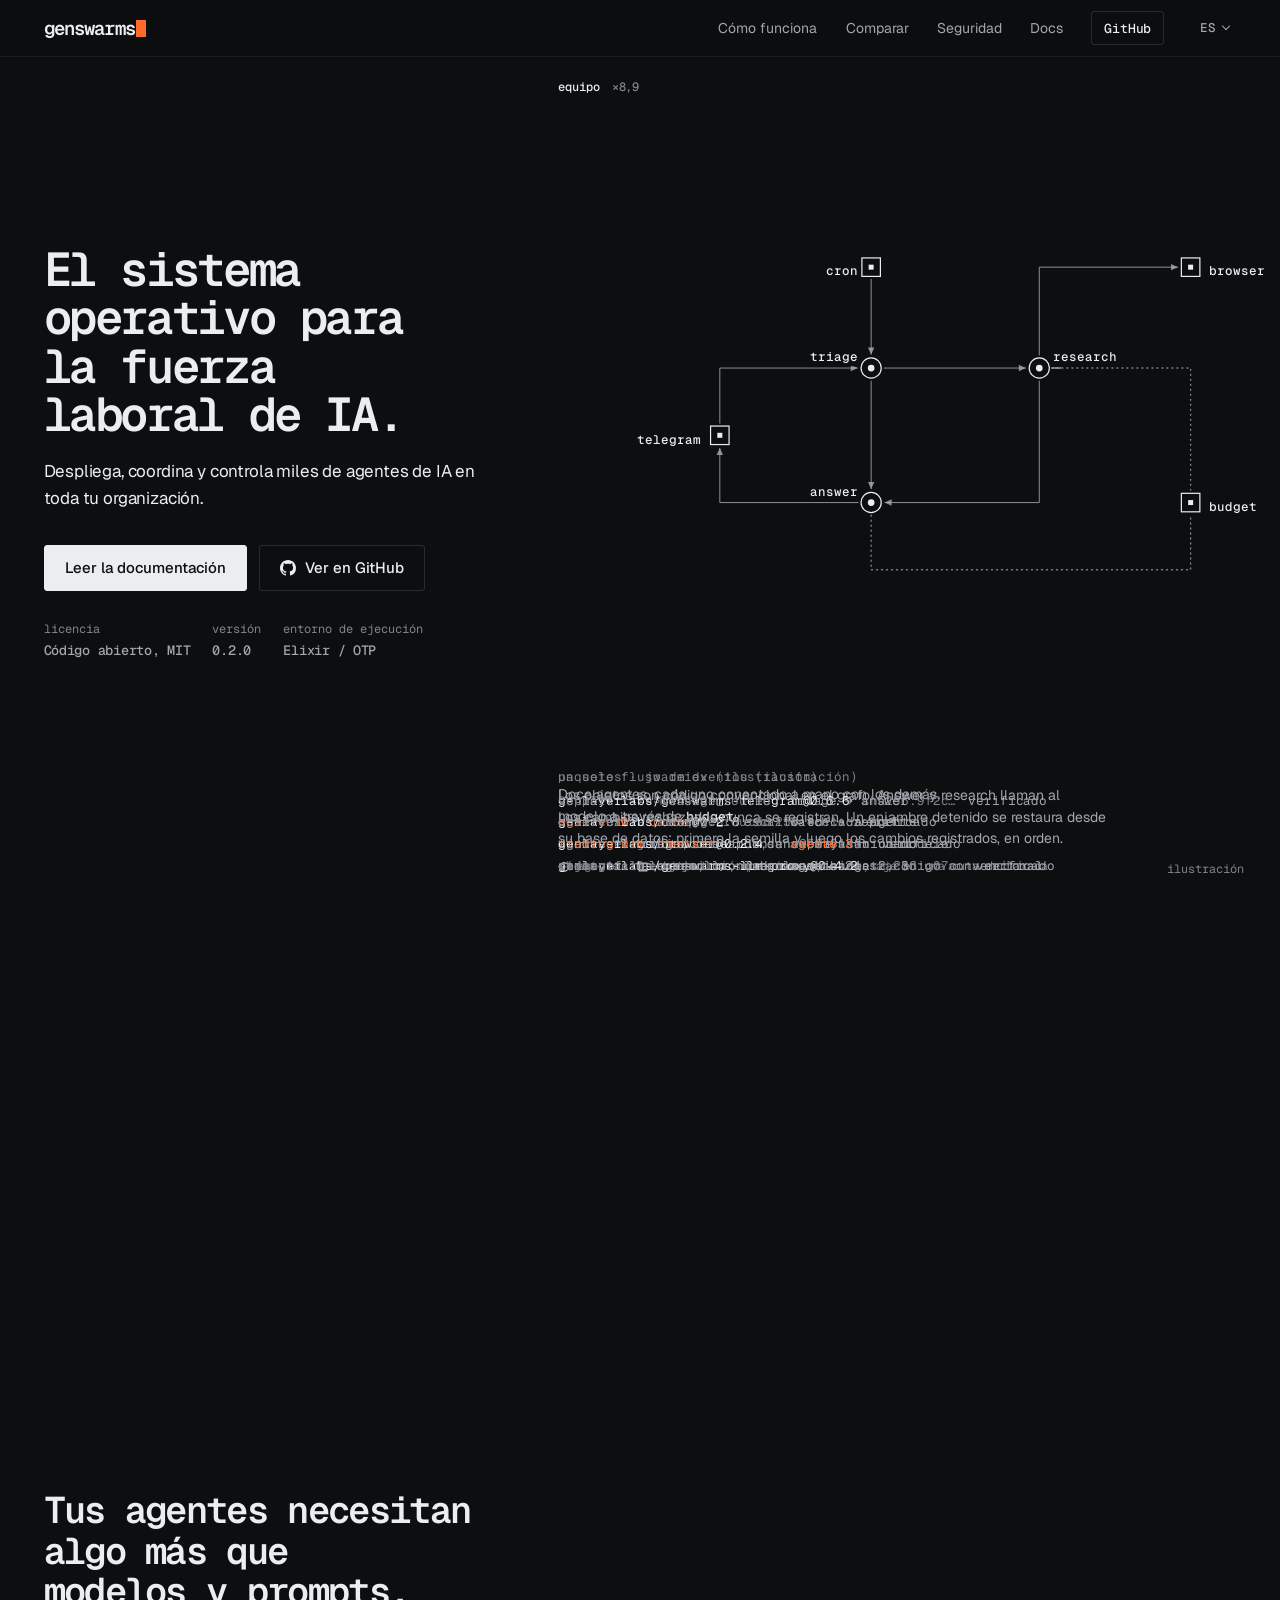
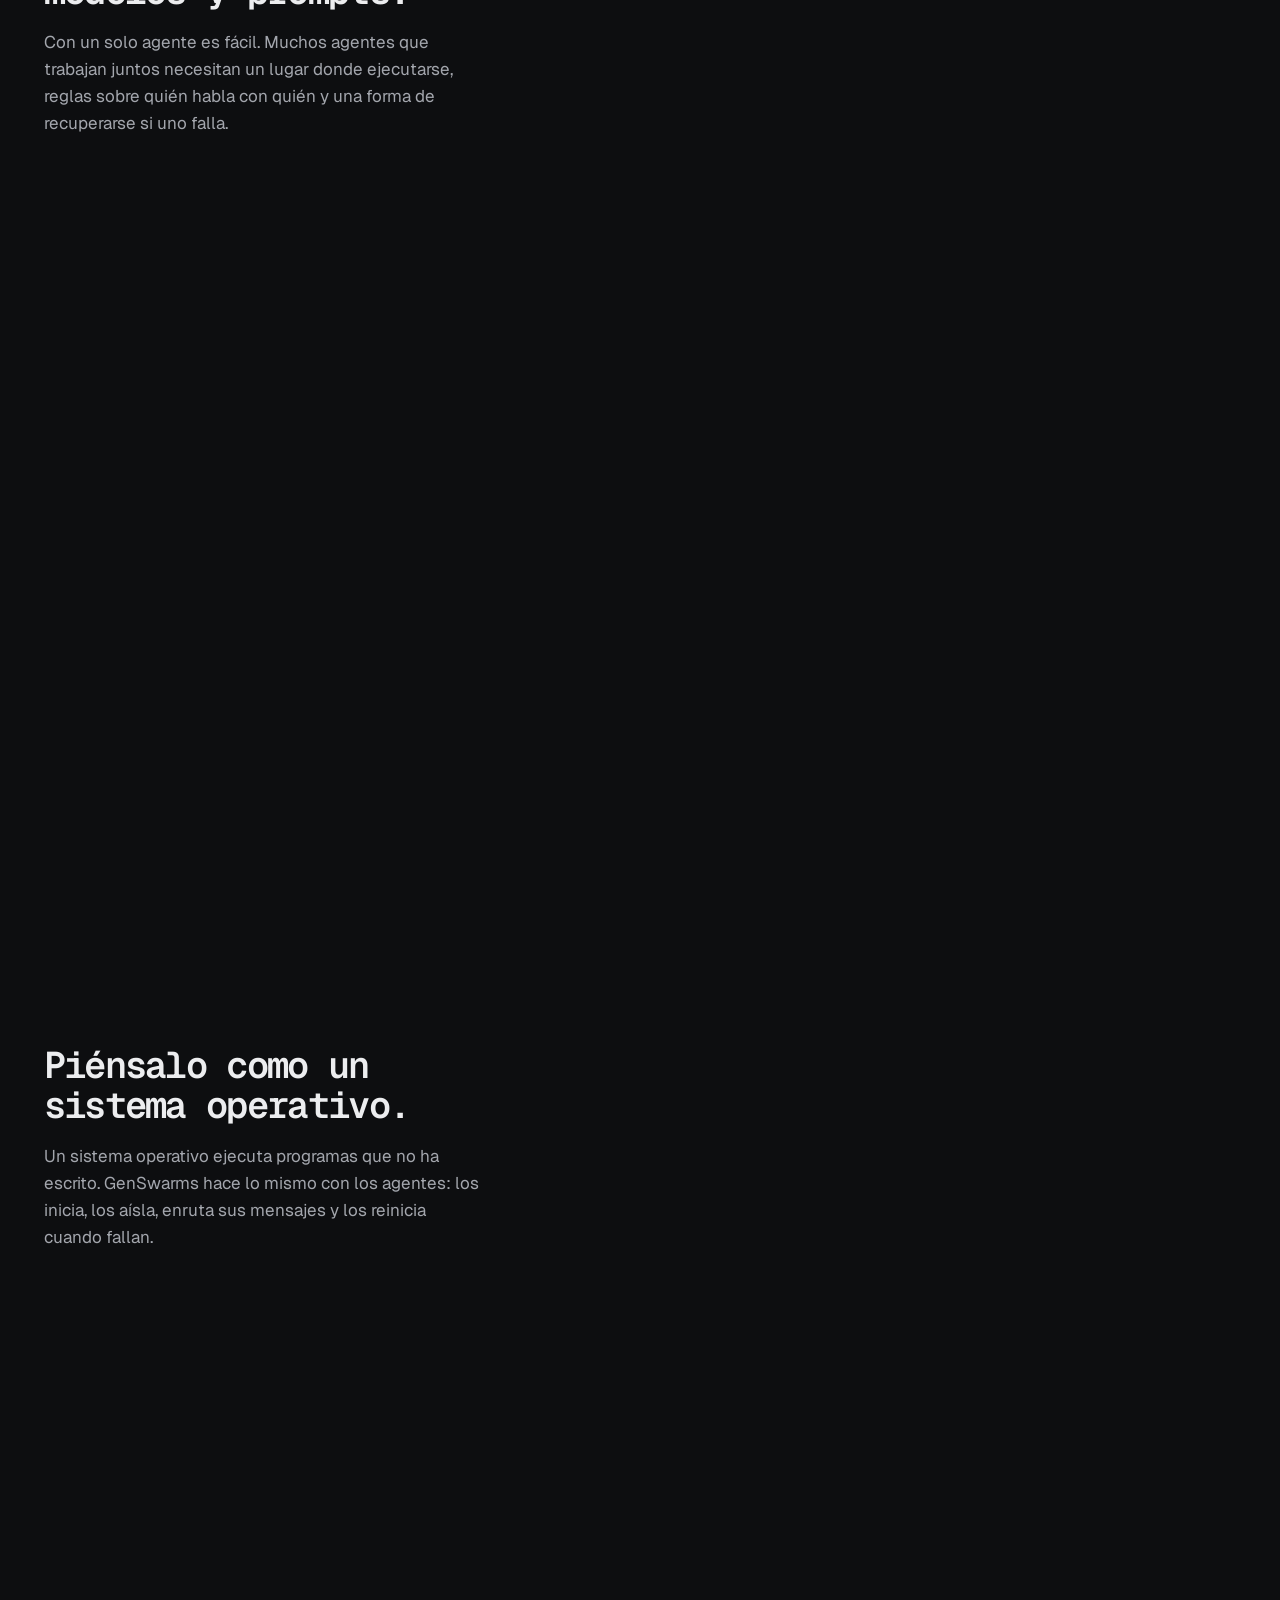
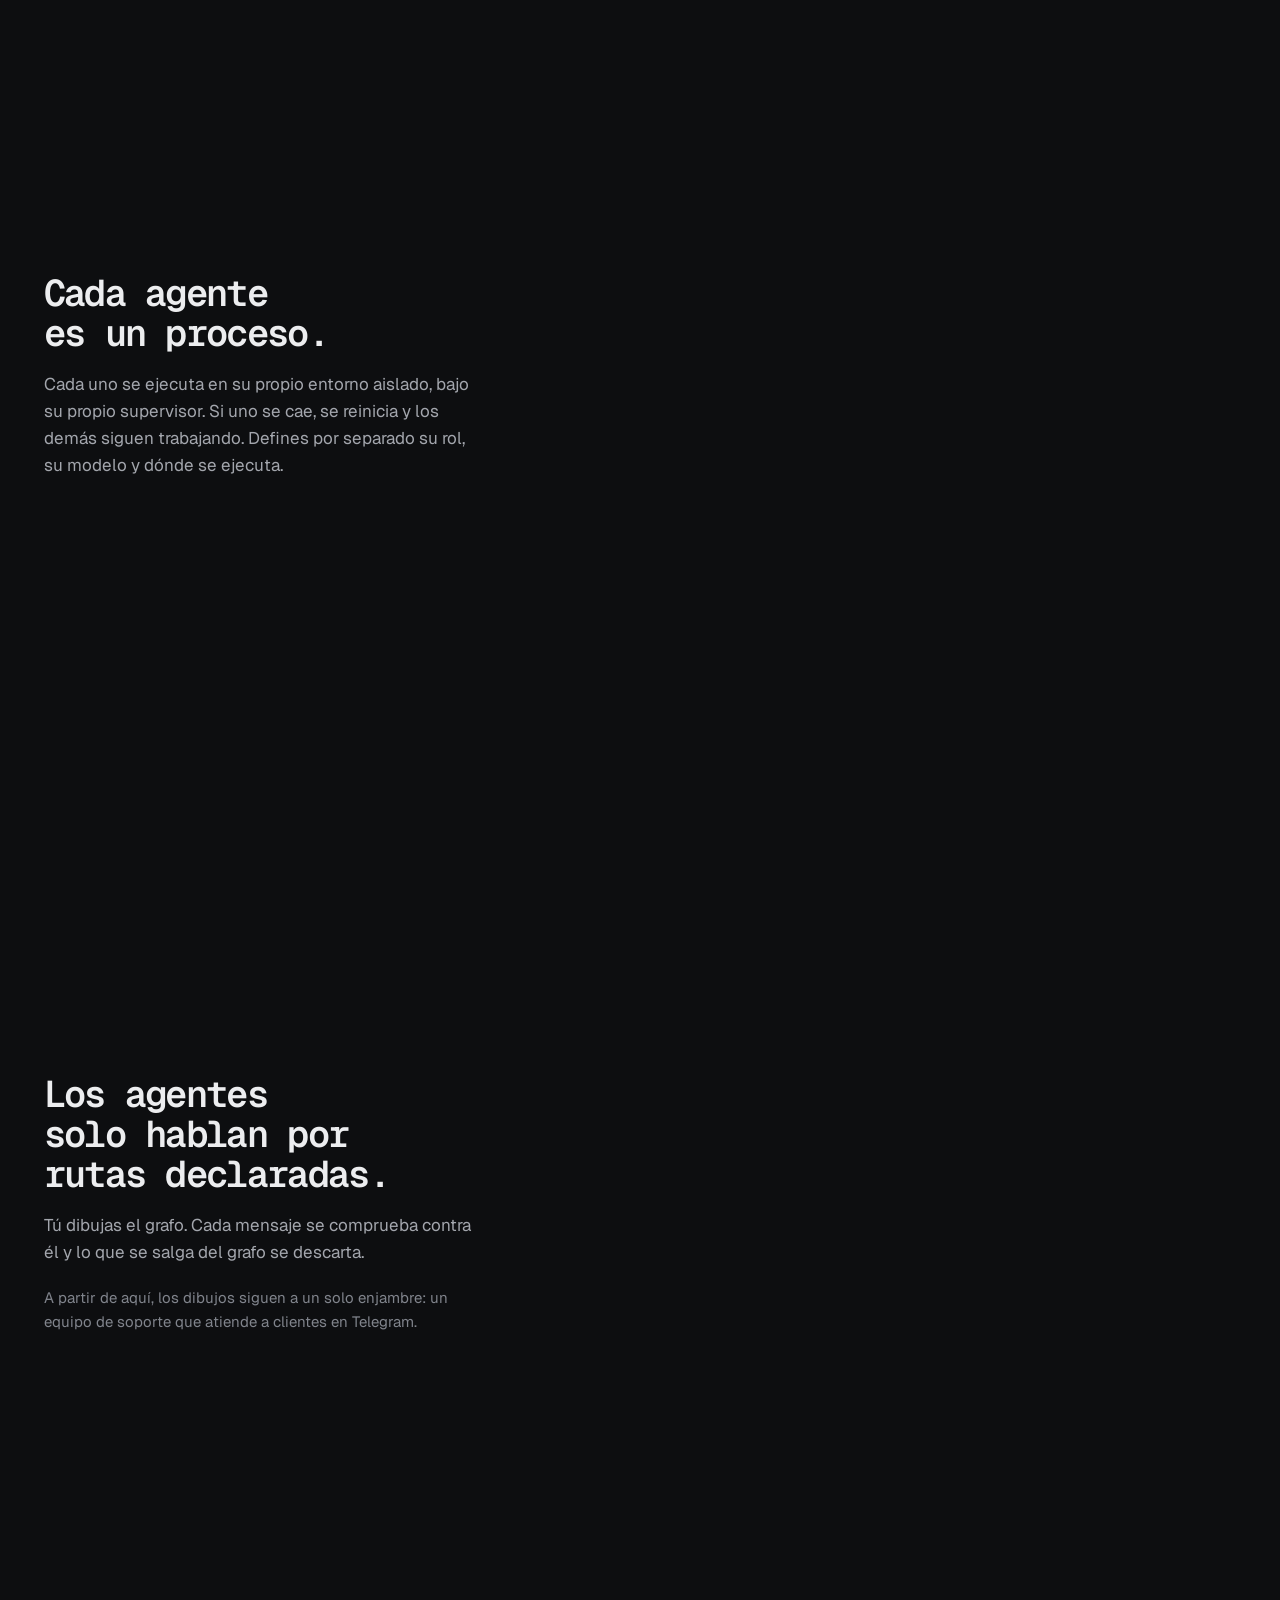
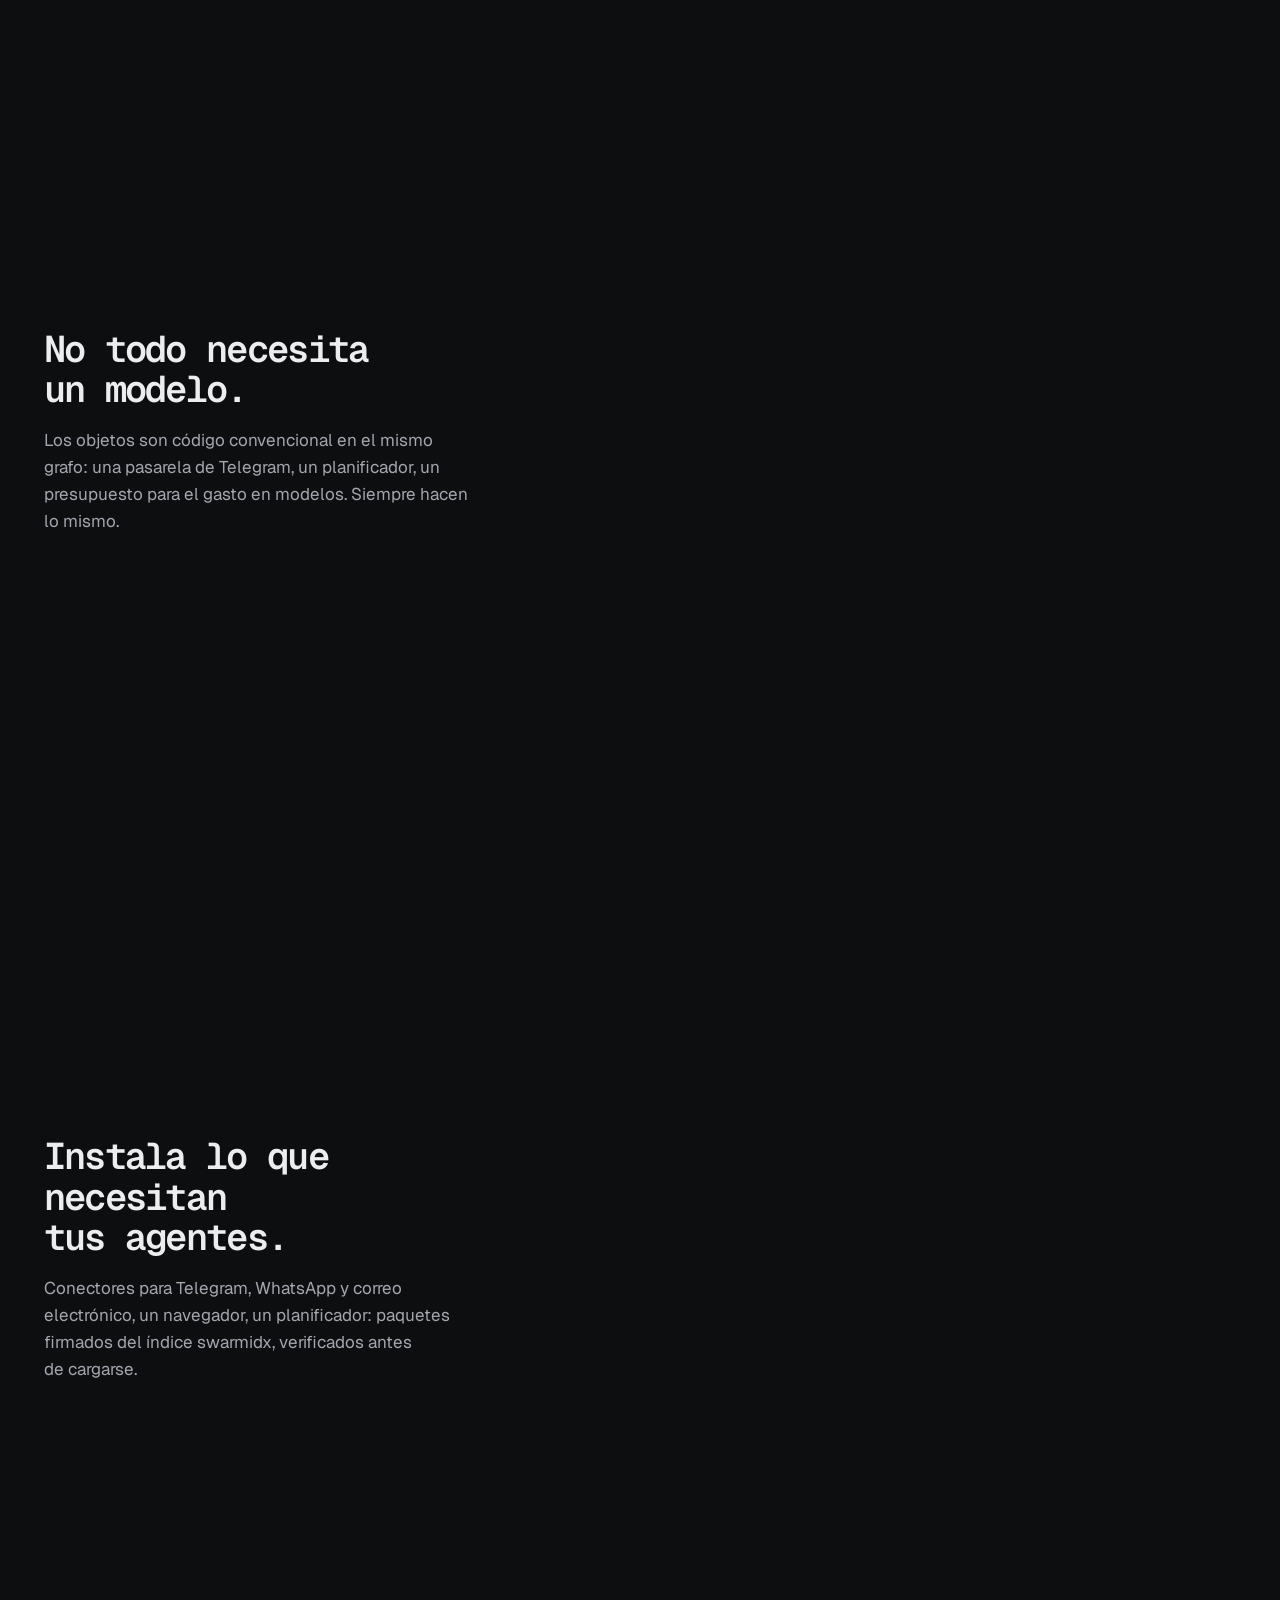
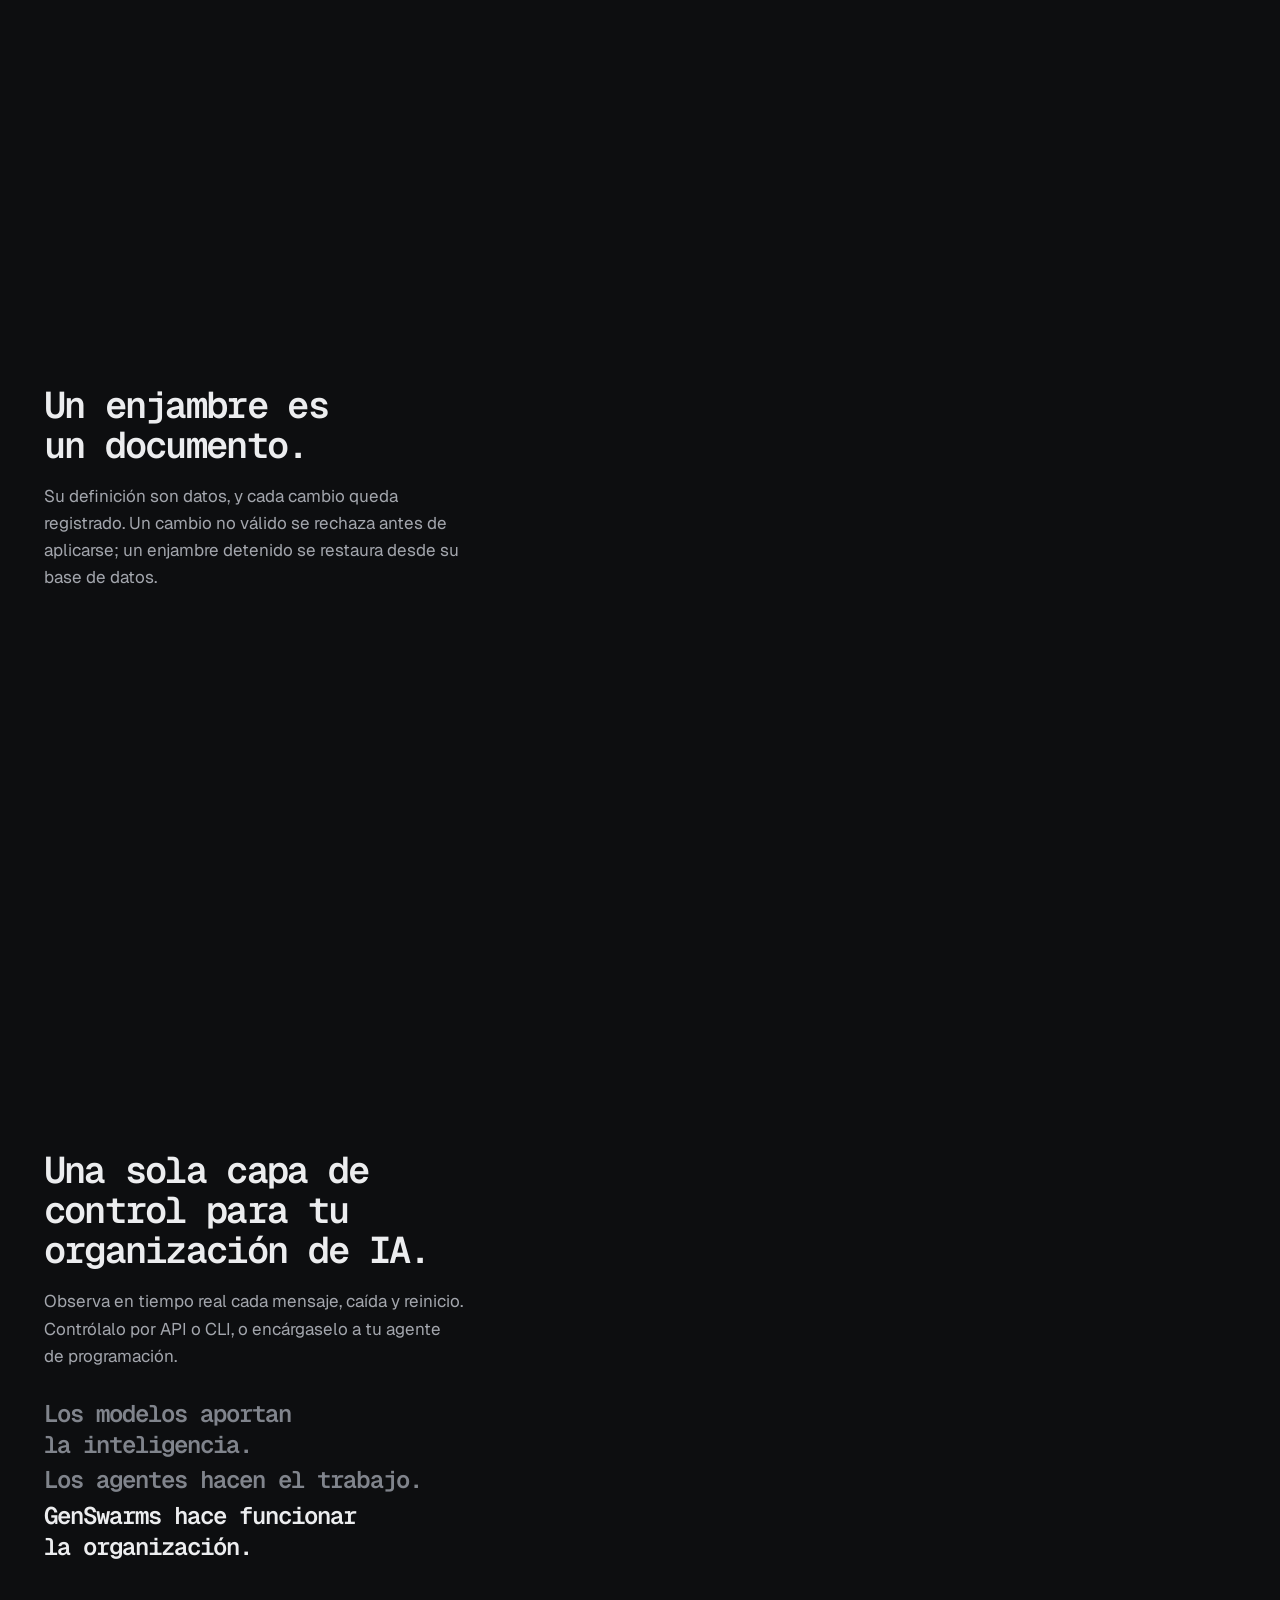
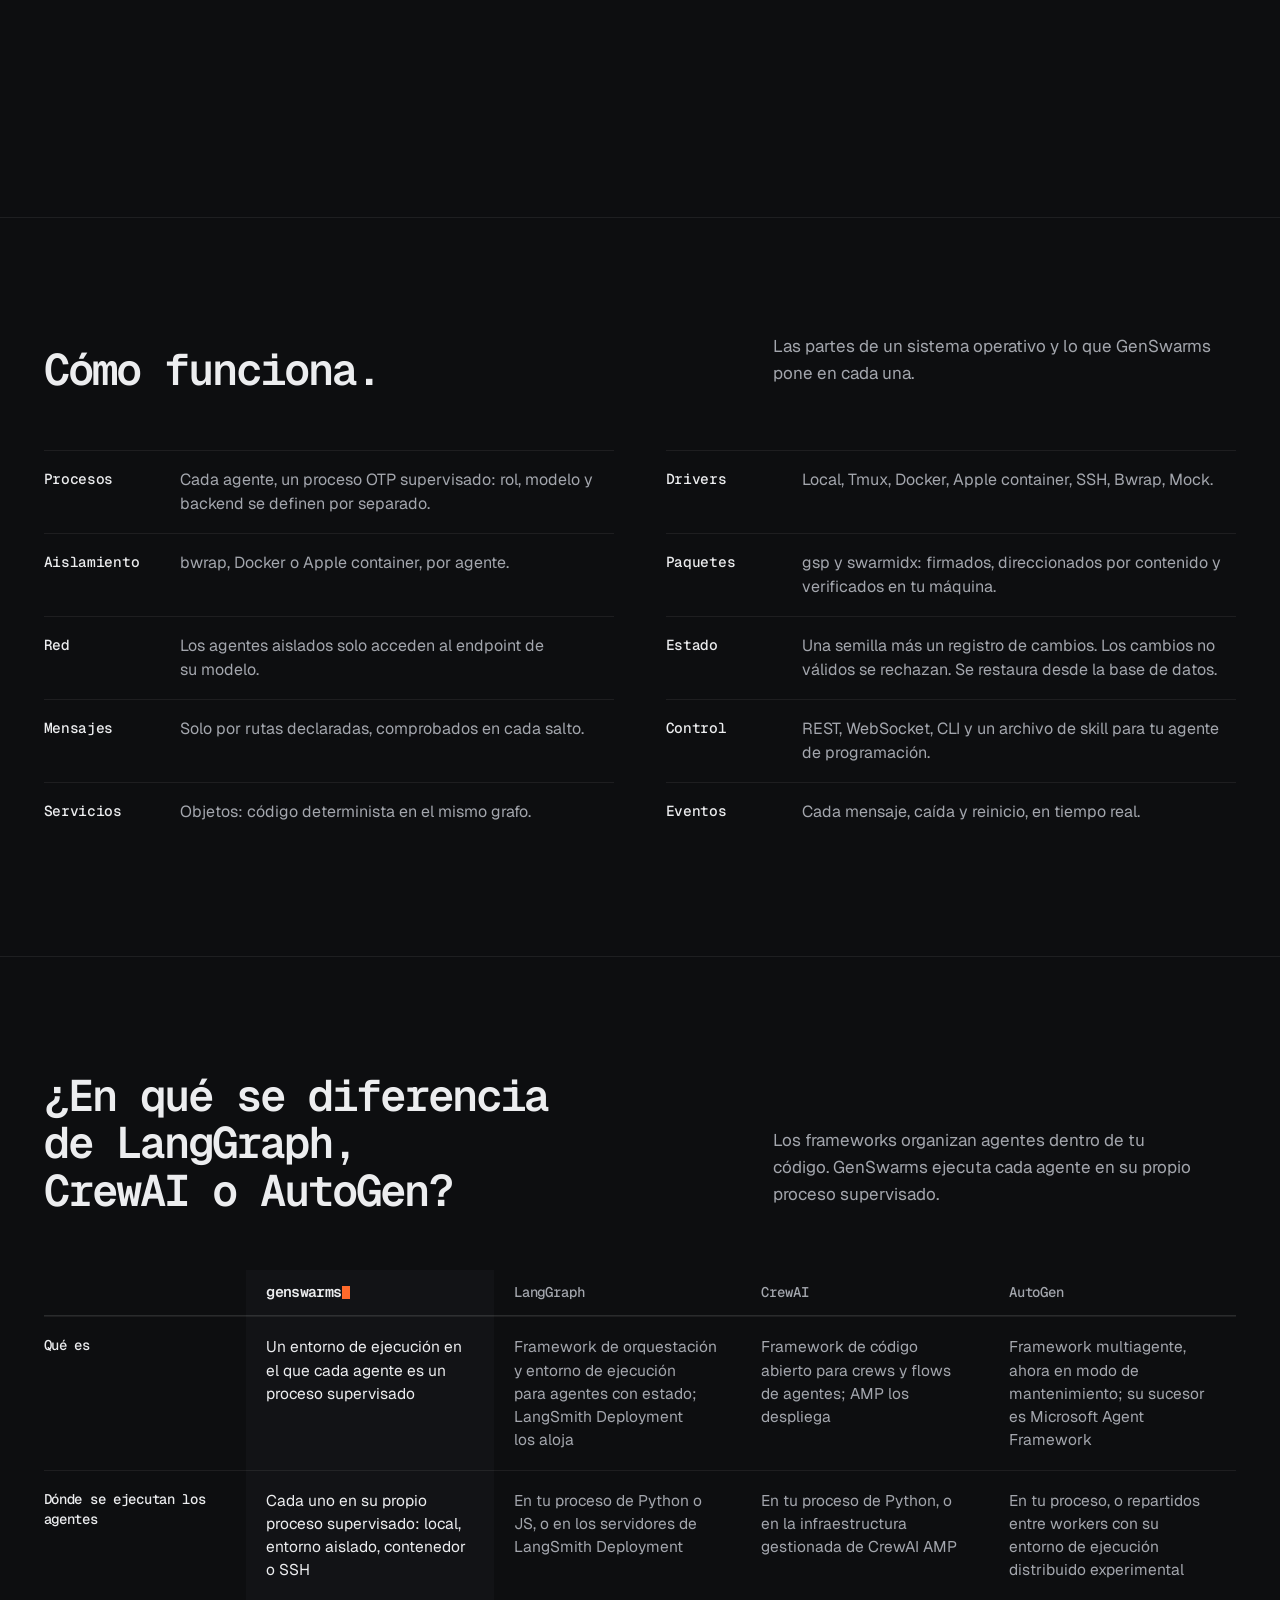
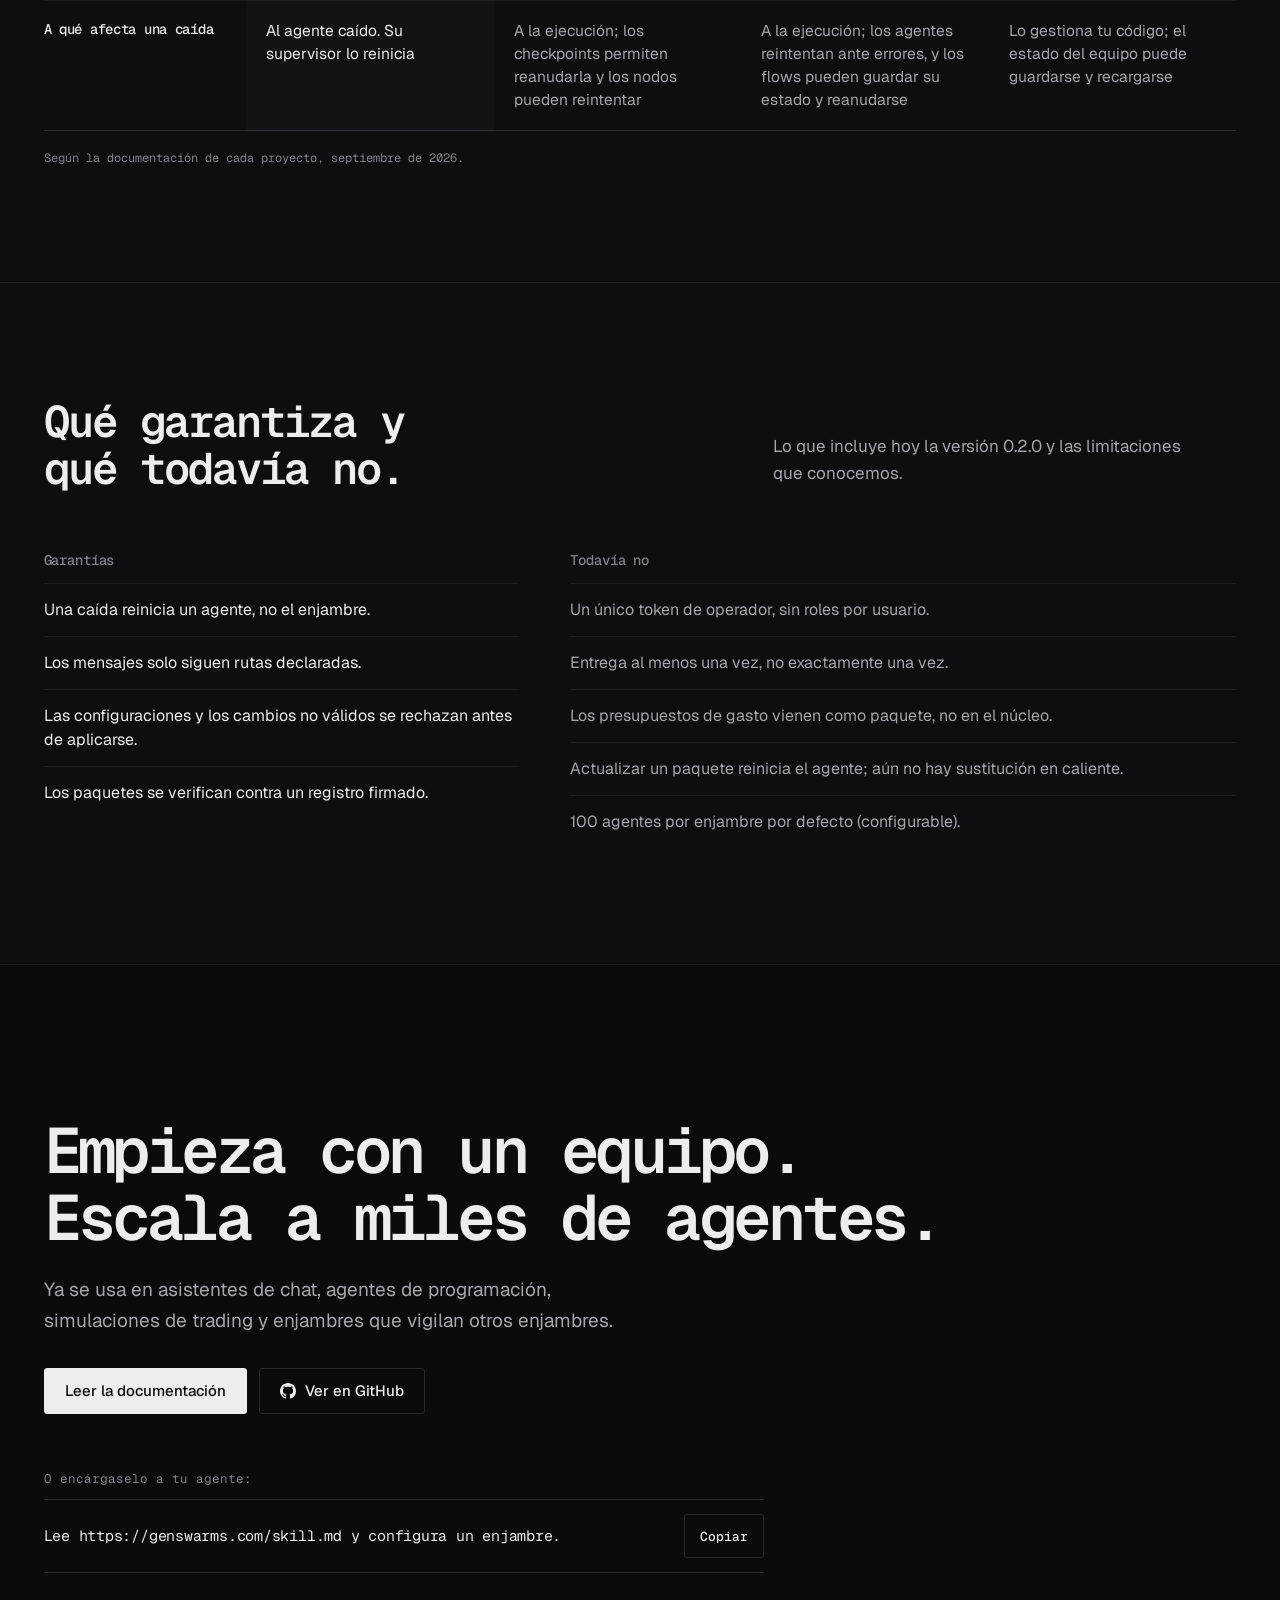
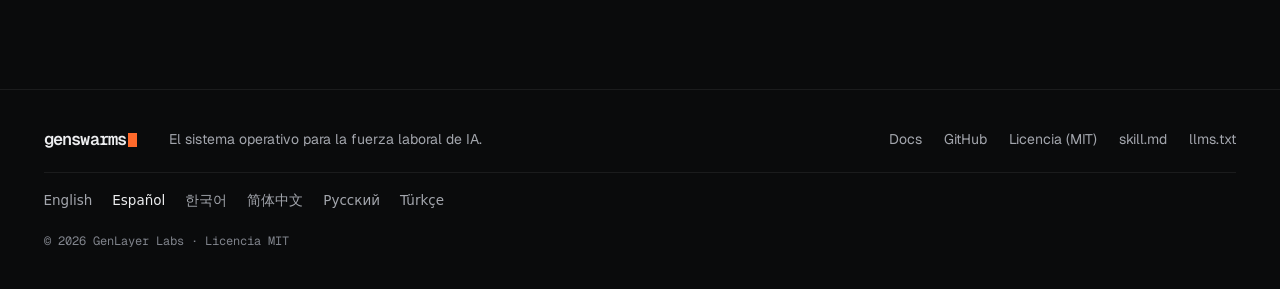
==== commit 50f359d2: "site: final review of all six languages Fresh reviewers (not the translators) read each language col" ====
--- a/website/es/index.html
+++ b/website/es/index.html
@@ -29,7 +29,7 @@
 <noscript><link href="https://fonts.googleapis.com/css2?family=Geist+Mono:wght@400..600&family=Geist:wght@400..600&display=swap" rel="stylesheet"></noscript>
 <script>(function(){var d=document.documentElement;d.classList.add('js');if(matchMedia('(min-width: 960px) and (min-height: 640px), (orientation: landscape) and (min-width: 640px) and (max-height: 639px)').matches)d.classList.add('cine')})()</script>
 <style>
-:root{color-scheme:dark;--bg:#0D0E10;--bg-0:#0A0B0C;--bg-1:#121316;--bg-2:#18191D;--hl:rgba(232,234,238,.075);--hl-2:rgba(232,234,238,.13);--hl-3:rgba(232,234,238,.22);--ink:#ECEDEF;--ink-2:#A3A6AD;--ink-3:#80848C;--or:#FF6A2B;--fm:'Geist Mono',ui-monospace,SFMono-Regular,Menlo,monospace;--fs:'Geist',ui-sans-serif,system-ui,-apple-system,'Segoe UI',sans-serif;--fh:var(--fm);--fc:'Geist Mono',ui-monospace,SFMono-Regular,Menlo,monospace;--g:clamp(16px,3.4vw,48px);--nav:56px;--sh:clamp(280px,42vh,440px)}@supports (height:1svh){:root{--sh:clamp(280px,42svh,440px)}}*{box-sizing:border-box}html{-webkit-text-size-adjust:100%;text-size-adjust:100%;scroll-behavior:smooth;scroll-padding-top:calc(var(--nav) + 8px);background:var(--bg)}@media (prefers-reduced-motion:reduce){html{scroll-behavior:auto}}body{margin:0;background:var(--bg);color:var(--ink-2);font:400 17px/1.6 var(--fs);-webkit-font-smoothing:antialiased;text-rendering:optimizeLegibility;overflow-x:hidden;overflow-x:clip}a{color:inherit}:focus-visible{outline:2px solid var(--ink);outline-offset:3px;border-radius:2px}.sr{position:absolute;width:1px;height:1px;overflow:hidden;clip:rect(0 0 0 0);white-space:nowrap}.skip{position:absolute;left:16px;bottom:100%;max-width:calc(100% - 32px);background:var(--ink);color:var(--bg);padding:10px 14px;z-index:100;font-weight:500;border-radius:2px}.skip:focus{bottom:auto;top:12px}h1,h2,h3{font-family:var(--fh);color:var(--ink);margin:0;font-weight:600;text-wrap:balance}p{text-wrap:pretty}.wrap{max-width:1280px;margin:0 auto;padding:0 var(--g);position:relative}.brand{display:inline-flex;align-items:center;min-height:44px;font:600 19px/1 var(--fm);letter-spacing:-.045em;color:var(--ink);text-decoration:none;white-space:nowrap}.cur{display:inline-block;width:.52em;height:.86em;background:var(--or);margin-left:.08em;vertical-align:-.1em}.brand .cur{align-self:center;margin-top:.05em}.top{position:sticky;top:0;z-index:20;background:rgba(13,14,16,.9);-webkit-backdrop-filter:blur(10px);backdrop-filter:blur(10px);border-bottom:1px solid var(--hl)}.top-in{height:var(--nav);display:flex;align-items:center;justify-content:space-between;gap:20px}.top nav{display:flex;align-items:center;gap:clamp(12px,2.2vw,30px);font-size:14px}.top nav>a{display:inline-flex;align-items:center;min-height:44px;color:var(--ink-2);text-decoration:none;transition:color .15s;white-space:nowrap}.top nav>a:hover{color:var(--ink)}.top nav .gh{min-height:34px;padding:0 12px;border:1px solid var(--hl-2);border-radius:3px;color:var(--ink);font:500 13px/1 var(--fm);letter-spacing:-.01em}.top nav .gh:hover{border-color:var(--ink-3)}@media (max-width:719px){.top nav>a:not(.gh):not([href="/docs/"]){display:none}}@media (max-width:719px),(pointer:coarse){.top nav .gh{min-height:44px}}.ctas{display:flex;flex-wrap:wrap;gap:12px;margin-top:32px}.btn{display:inline-flex;align-items:center;justify-content:center;gap:9px;min-height:46px;padding:0 20px;font:500 15px/1 var(--fs);text-decoration:none;border-radius:3px;white-space:nowrap;transition:background .15s,border-color .15s,color .15s}.btn svg{width:16px;height:16px;flex:none}.btn-p{background:var(--ink);color:var(--bg);border:1px solid var(--ink)}.btn-p:hover{background:#fff;border-color:#fff}.btn-s{border:1px solid var(--hl-2);color:var(--ink);background:transparent}.btn-s:hover{border-color:var(--ink-3)}.story{position:relative}.stage-col{position:sticky;top:var(--nav);z-index:5;height:var(--sh);background:var(--bg);border-bottom:1px solid var(--hl)}html:not(.js) .stage-col{display:none}html.js:not(.cine) .steps :is(a,button){scroll-margin-top:calc(var(--nav) + var(--sh) + 16px)}.stage{position:relative;height:100%;overflow:hidden}.stage canvas{position:absolute;inset:0;width:100%;height:100%;display:block;-webkit-mask-image:linear-gradient(180deg,#000 calc(100% - 22px),transparent);mask-image:linear-gradient(180deg,#000 calc(100% - 22px),transparent)}.zcap{position:absolute;left:16px;top:12px;padding:3px 7px;margin:-3px -7px;background:rgba(13,14,16,.86);border-radius:3px;display:flex;flex-wrap:wrap;align-items:baseline;gap:2px 12px;font:500 12px/1.4 var(--fm);letter-spacing:-.01em;color:var(--ink);pointer-events:none;max-width:calc(100% - 32px)}.zcap .zf{color:var(--ink-3);font-variant-numeric:tabular-nums;min-width:4.5ch}.zcap .n{color:var(--ink-3);font-weight:400}.zcap .n:empty{display:none}.ill{position:absolute;right:16px;bottom:10px;padding:3px 7px;margin:-3px -7px;background:rgba(13,14,16,.86);border-radius:3px;font:400 12px/1 var(--fm);color:var(--ink-3);pointer-events:none}.ros{display:none}.steps{padding:0 var(--g)}.step{padding:48px 0 56px;min-height:72vh;min-height:72svh}.step.hero{min-height:0;padding-top:28px}.js .step[data-step="1"]{min-height:118vh;min-height:118svh}.js .step:last-child{min-height:88vh;min-height:88svh}html:not(.js) .steps{max-width:1280px;margin:0 auto}html:not(.js) .step{min-height:0;border-top:1px solid var(--hl)}html:not(.js) .step.hero{border-top:0;padding-top:clamp(48px,8vw,112px)}.copy{max-width:36rem}h1{font-size:clamp(34px,9.4vw,72px);line-height:1.02;letter-spacing:-.05em;margin-bottom:20px}.lead{font:400 clamp(18px,2vw,22px)/1.45 var(--fs);color:var(--ink);letter-spacing:-.01em;margin:0;max-width:26em}.facts{display:flex;flex-wrap:wrap;gap:14px 0;margin:32px 0 0;padding:0}.facts div{padding:0 22px 0 0}.facts dt{font:400 12px/1 var(--fm);color:var(--ink-3);margin-bottom:7px}.facts dd{margin:0;white-space:nowrap;font:500 13.5px/1.3 var(--fm);color:var(--ink-2);letter-spacing:-.02em}.step h2{font-size:clamp(27px,7.2vw,42px);line-height:1.08;letter-spacing:-.045em;margin-bottom:18px}.copy p{margin:0 0 14px;font-size:17px;line-height:1.6;max-width:31em}.copy .lead{margin:0}.copy .ex{font-size:15px;color:var(--ink-3);margin-top:20px}.triad{margin-top:28px!important;display:grid;gap:4px}.triad span{display:block;font:600 clamp(18px,4.6vw,24px)/1.3 var(--fh);letter-spacing:-.04em;color:var(--ink-3);text-wrap:balance}.triad span:last-child{color:var(--ink)}.ro,.ro-in{font:400 12.5px/1.75 var(--fm);color:var(--ink-2);letter-spacing:-.01em;min-width:0}.ro-in{margin-top:22px;padding-top:14px;border-top:1px solid var(--hl)}.ro-in+.ro-in{margin-top:14px}.ro .ro-t,.ro-in .ro-t{font:inherit;color:var(--ink-3);margin:0 0 2px;max-width:none}.ro .cap,.ro-in .cap{margin:0 0 6px;font:400 14px/1.5 var(--fs);color:var(--ink-2);letter-spacing:0;max-width:none}.ro .cap b,.ro-in .cap b{font:500 13px/1 var(--fm);color:var(--ink)}.log{margin:0}.kv{display:grid;grid-template-columns:max-content minmax(0,1fr);column-gap:20px}.log.kv .ln{display:contents}.log .ln{display:flex;flex-wrap:wrap;gap:0 12px}.log dt,.log dd{margin:0}.log .k{color:var(--ink-3)}.ev .k{min-width:10.2em}.ar{color:var(--ink-3)}.log .hot,.log .hot .k,.log .hot .e2{color:var(--or)}.tag{color:var(--or);border:1px solid rgba(255,106,43,.45);padding:0 5px;line-height:1.45;font-size:12px;align-self:center;border-radius:2px}.log .dim{color:var(--ink-3)}.st .k{min-width:7.2em}.e2{min-width:9.4em;color:var(--ink-3)}.pk .pn{color:var(--ink)}.pk .dg{color:var(--ink-3)}.pk .vf{color:var(--ink-2)}.legend{display:flex;flex-wrap:wrap;gap:4px 18px;color:var(--ink-3);font-size:12px}.lg{display:inline-flex;align-items:center;gap:7px}.lg svg{height:12px;width:auto;flex:none}.lg .ag-o{fill:none;stroke:var(--ink);stroke-width:1.2}.lg .ag-i{fill:var(--ink)}.lg .ob{fill:none;stroke:var(--ink);stroke-width:1.2}.lg .sp{fill:none;stroke:var(--ink-2);stroke-width:1.1}.lg .e{stroke:var(--ink-3);stroke-width:1}.lg .pu{stroke:var(--ink);stroke-width:1.6;stroke-linecap:round}@media (max-width:519px){.ev .k{min-width:0;flex-basis:100%}.ev .ln{margin-bottom:4px}.pk .ln{margin-bottom:6px;line-height:1.5}.pk .pn{flex-basis:100%}.st .k{min-width:6.6em}.e2{min-width:0}.kv{column-gap:14px}}@media (min-width:600px){:root{--sh:clamp(300px,46vh,560px)}@supports (height:1svh){:root{--sh:clamp(300px,46svh,560px)}}.js .steps{max-width:44rem;margin:0 auto}.zcap{left:24px;top:16px}.ill{right:24px;bottom:14px}}.cine .story-in{display:grid;grid-template-columns:minmax(0,calc((min(100%,1280px) - 2 * var(--g)) * 5 / 12)) minmax(0,1fr);padding-left:max(var(--g),calc((100% - 1280px) / 2 + var(--g)))}.cine .stage-col{grid-column:2;grid-row:1;position:relative;top:auto;height:auto;border:0;background:none;z-index:auto}.cine .stage{position:sticky;top:var(--nav);height:calc(100vh - var(--nav))}@supports (height:1svh){.cine .stage{height:calc(100svh - var(--nav))}}@property --rb{syntax:'<length>';inherits:true;initial-value:60px}.cine .stage{--rb:60px;transition:--rb .5s ease}.cine .stage canvas{-webkit-mask-image:linear-gradient(90deg,transparent,#000 56px),linear-gradient(0deg,rgba(0,0,0,.1) var(--rb),#000 calc(var(--rb) + 56px));mask-image:linear-gradient(90deg,transparent,#000 56px),linear-gradient(0deg,rgba(0,0,0,.1) var(--rb),#000 calc(var(--rb) + 56px));-webkit-mask-composite:source-in;mask-composite:intersect}.cine .zcap{left:36px;top:22px}.cine .ill{right:36px;bottom:26px}.cine .ros{display:grid;position:absolute;left:36px;right:170px;bottom:24px;pointer-events:none}.cine .ro{grid-area:1/1;align-self:end;opacity:0;visibility:hidden;transition:opacity .35s ease,visibility 0s linear .35s;max-width:560px}.cine .ro.on{opacity:1;visibility:visible;transition:opacity .4s ease .1s,visibility 0s}.cine .ro-in{position:absolute;width:1px;height:1px;overflow:hidden;clip:rect(0 0 0 0);white-space:nowrap;margin:0;padding:0;border:0}.cine .steps{grid-column:1;grid-row:1;padding:0 clamp(28px,3.4vw,56px) 0 0;max-width:none;margin:0}.cine .step{min-height:92vh;display:flex;flex-direction:column;justify-content:center;padding:10vh 0}.cine .step.hero{min-height:calc(100vh - var(--nav));padding:4vh 0 10vh}.cine .step[data-step="1"]{min-height:160vh}.cine .step:last-child{min-height:calc(100vh - var(--nav))}.cine h1{font-size:clamp(40px,min(4.15vw,8vh),60px)}.cine .step h2{font-size:clamp(28px,min(2.9vw,5.4vh),40px)}@media (max-height:820px){.cine .ro .cap{font-size:13.5px}.cine .ro,.cine .ro-in{font-size:12px;line-height:1.65}}@media (max-height:639px){.cine .ros{display:none}.cine .ro-in{position:static;width:auto;height:auto;overflow:visible;clip:auto;white-space:normal;margin-top:18px;padding-top:12px;border-top:1px solid var(--hl)}.cine .stage{--rb:0px}.cine h1{font-size:clamp(28px,min(4.15vw,9vh),48px);margin-bottom:14px}.cine .step h2{font-size:clamp(22px,min(2.9vw,7vh),34px);margin-bottom:12px}.cine .copy>p{font-size:15.5px;line-height:1.55;margin-bottom:10px}.cine .copy .lead{font-size:clamp(16px,4vh,19px)}.cine .triad{margin-top:16px!important}.cine .triad span{font-size:clamp(16px,4.4vh,20px)}.cine .ctas{margin-top:20px}.cine .facts{margin-top:20px}.cine .step{padding:6vh 0;min-height:100vh}.cine .step.hero{padding:3vh 0 6vh}.cine .zcap{left:24px;top:12px}.cine .ill{right:16px;bottom:12px}@media (max-height:430px){.cine .step{padding:4vh 0}.cine .step h2{font-size:clamp(20px,6.2vh,28px);margin-bottom:10px}.cine .copy>p{font-size:14.5px;line-height:1.5;margin-bottom:8px}.cine .ro-in{margin-top:12px;padding-top:8px}.cine .triad{margin-top:10px!important;gap:2px}.cine .triad span{font-size:clamp(15px,4.2vh,18px)}}}.sec{border-top:1px solid var(--hl)}.sec>.wrap{padding-top:clamp(64px,9vw,120px);padding-bottom:clamp(64px,9vw,120px)}.sec-head{display:grid;gap:14px;margin-bottom:clamp(32px,5vw,56px)}.sec-head h2{font-size:clamp(28px,6.6vw,44px);line-height:1.08;letter-spacing:-.045em;max-width:19em}.sec-head p{margin:0;max-width:32em;font-size:17px}@media (min-width:1000px){.sec-head{grid-template-columns:minmax(0,7fr) minmax(0,5fr);gap:0;align-items:end}.sec-head h2{padding-right:48px}.sec-head p{padding-left:clamp(24px,2.6vw,40px);padding-bottom:6px}}.spec{margin:0;display:grid;column-gap:clamp(32px,4vw,64px)}@media (min-width:1000px){.spec{grid-template-columns:1fr 1fr;grid-auto-flow:column;grid-template-rows:repeat(5,auto)}}.spec .row{display:grid;grid-template-columns:120px minmax(0,1fr);gap:16px;padding:17px 0;border-top:1px solid var(--hl)}.spec dt{font:500 14.5px/1.45 var(--fh);color:var(--ink);letter-spacing:-.02em}.spec dd{margin:0;font-size:16px;line-height:1.5;color:var(--ink-2)}@media (max-width:519px){.spec .row{grid-template-columns:minmax(0,1fr);gap:2px}}.cmp-wrap{min-width:0}.cmp{width:100%;border-collapse:separate;border-spacing:0;font-size:15.5px;line-height:1.5}.cmp th,.cmp td{text-align:left;vertical-align:top;padding:18px 20px;border-top:1px solid var(--hl)}.cmp thead th{border-top:0;padding-top:14px;padding-bottom:14px;font:500 14px/1.2 var(--fm);color:var(--ink-2);letter-spacing:-.01em;border-bottom:1px solid var(--hl-2)}.cmp tbody th{font:500 14px/1.45 var(--fh);color:var(--ink);letter-spacing:-.02em;width:17%;padding-left:0}.cmp td{color:var(--ink-2);width:20.75%}.cmp .gs{background:var(--bg-1);color:var(--ink)}.gs-name{font:600 15px/1 var(--fm);letter-spacing:-.045em;color:var(--ink);white-space:nowrap}.gs-name .cur{width:.5em;height:.85em}.cmp tbody tr:last-child th,.cmp tbody tr:last-child td{border-bottom:1px solid var(--hl-2)}.src{margin:18px 0 0;font:400 12px/1.5 var(--fm);color:var(--ink-3)}@media (max-width:899px){.cmp,.cmp tbody,.cmp tr,.cmp th,.cmp td{display:block;width:auto}.cmp thead{position:absolute;width:1px;height:1px;overflow:hidden;clip:rect(0 0 0 0)}.cmp tr{padding:22px 0 12px;border-top:1px solid var(--hl-2)}.cmp tbody tr:last-child{border-bottom:1px solid var(--hl-2)}.cmp tbody th{border:0;padding:0 0 12px;font-size:15px;width:auto}.cmp td{border:0;padding:9px 0;display:grid;grid-template-columns:92px minmax(0,1fr);gap:14px;font-size:15px}.cmp td::before{content:attr(data-l);font:500 12.5px/1.6 var(--fm);color:var(--ink-3);letter-spacing:-.01em}.cmp td.gs{padding:12px 14px;margin-bottom:6px;border-radius:2px}.cmp td.gs::before{color:var(--ink)}.cmp tbody tr:last-child th,.cmp tbody tr:last-child td{border-bottom:0}}@media (max-width:399px){.cmp td{grid-template-columns:78px minmax(0,1fr);gap:10px}}.gu{display:grid;gap:40px}@media (min-width:1000px){.gu{grid-template-columns:5fr 7fr;gap:clamp(32px,4vw,64px)}}.gu h3{font-size:14px;letter-spacing:-.01em;font-weight:500;color:var(--ink-3);padding:0 0 12px}.gu ul{list-style:none;margin:0;padding:0}.gu li{padding:14px 0;border-top:1px solid var(--hl);font-size:16px;line-height:1.5}.yes li{color:var(--ink)}.not li{color:var(--ink-2)}.close{background:var(--bg-0)}.close>.wrap{padding-top:clamp(80px,12vw,160px);padding-bottom:clamp(72px,9vw,120px)}.close h2{font-size:clamp(34px,5vw,68px);line-height:1.04;letter-spacing:-.055em}.close h2 span{display:block}@media (max-width:759px){.close h2{font-size:clamp(28px,8.2vw,34px)}}.close-p{font-size:clamp(17px,1.6vw,19px);max-width:32em;margin:24px 0 0;color:var(--ink-2)}.handoff{margin-top:56px;max-width:720px}.handoff p{margin:0 0 12px;font:400 12.5px/1.4 var(--fm);color:var(--ink-3)}.cmd{display:flex;align-items:center;gap:16px;padding:14px 0;border-top:1px solid var(--hl-2);border-bottom:1px solid var(--hl-2)}.cmd code{flex:1;min-width:0;font:400 15px/1.5 var(--fm);color:var(--ink);letter-spacing:-.015em;overflow-wrap:break-word}.cmd button{appearance:none;-webkit-appearance:none;flex:none;border:1px solid var(--hl-2);border-radius:3px;background:none;color:var(--ink);font:500 13px/1 var(--fm);min-height:44px;padding:0 14px;min-width:80px;cursor:pointer;transition:border-color .15s;white-space:nowrap}.cmd button:hover{border-color:var(--ink-3)}@media (max-width:519px){.cmd{flex-wrap:wrap;gap:12px}.cmd code{flex-basis:100%;overflow-wrap:anywhere;font-size:14.5px}}.foot{border-top:1px solid var(--hl);background:var(--bg-0);font-size:14px;color:var(--ink-3)}.foot-in{display:flex;flex-wrap:wrap;align-items:center;gap:10px 32px;padding-top:28px;padding-bottom:40px}.foot .brand{font-size:17px}.foot p{margin:0;flex:1;min-width:220px;color:var(--ink-2)}.foot nav{display:flex;flex-wrap:wrap;gap:0 22px}.foot nav a{display:inline-flex;align-items:center;min-height:44px;text-decoration:none;color:var(--ink-2)}.foot nav a:hover{color:var(--ink)}.foot .legal{flex-basis:100%;font:400 12px/1.4 var(--fm);color:var(--ink-3)}@media (prefers-reduced-motion:reduce){*,*::before,*::after{animation:none!important;transition:none!important}}
+:root{color-scheme:dark;--bg:#0D0E10;--bg-0:#0A0B0C;--bg-1:#121316;--bg-2:#18191D;--hl:rgba(232,234,238,.075);--hl-2:rgba(232,234,238,.13);--hl-3:rgba(232,234,238,.22);--ink:#ECEDEF;--ink-2:#A3A6AD;--ink-3:#80848C;--or:#FF6A2B;--fm:'Geist Mono',ui-monospace,SFMono-Regular,Menlo,monospace;--fs:'Geist',ui-sans-serif,system-ui,-apple-system,'Segoe UI',sans-serif;--fh:var(--fm);--fc:'Geist Mono',ui-monospace,SFMono-Regular,Menlo,monospace;--g:clamp(16px,3.4vw,48px);--nav:56px;--sh:clamp(280px,42vh,440px)}@supports (height:1svh){:root{--sh:clamp(280px,42svh,440px)}}*{box-sizing:border-box}html{-webkit-text-size-adjust:100%;text-size-adjust:100%;scroll-behavior:smooth;scroll-padding-top:calc(var(--nav) + 8px);background:var(--bg)}@media (prefers-reduced-motion:reduce){html{scroll-behavior:auto}}body{margin:0;background:var(--bg);color:var(--ink-2);font:400 17px/1.6 var(--fs);-webkit-font-smoothing:antialiased;text-rendering:optimizeLegibility;overflow-x:hidden;overflow-x:clip}a{color:inherit}:focus-visible{outline:2px solid var(--ink);outline-offset:3px;border-radius:2px}.sr{position:absolute;width:1px;height:1px;overflow:hidden;clip:rect(0 0 0 0);white-space:nowrap}.skip{position:absolute;left:16px;bottom:100%;max-width:calc(100% - 32px);background:var(--ink);color:var(--bg);padding:10px 14px;z-index:100;font-weight:500;border-radius:2px}.skip:focus{bottom:auto;top:12px}h1,h2,h3{font-family:var(--fh);color:var(--ink);margin:0;font-weight:600;text-wrap:balance}p,.gu li,.spec dd,.cmp td,.ro .ln,.ro-in .ln{text-wrap:pretty}@media (max-width:1279px){.pk .ln{margin-bottom:6px;line-height:1.5}.pk .pn{flex-basis:100%}}.wrap{max-width:1280px;margin:0 auto;padding:0 var(--g);position:relative}.brand{display:inline-flex;align-items:center;min-height:44px;font:600 19px/1 var(--fm);letter-spacing:-.045em;color:var(--ink);text-decoration:none;white-space:nowrap}.cur{display:inline-block;width:.52em;height:.86em;background:var(--or);margin-left:.08em;vertical-align:-.1em}.brand .cur{align-self:center;margin-top:.05em}.top{position:sticky;top:0;z-index:20;background:rgba(13,14,16,.9);-webkit-backdrop-filter:blur(10px);backdrop-filter:blur(10px);border-bottom:1px solid var(--hl)}.top-in{height:var(--nav);display:flex;align-items:center;justify-content:space-between;gap:20px}.top nav{display:flex;align-items:center;gap:clamp(12px,2.2vw,30px);font-size:14px}.top nav>a{display:inline-flex;align-items:center;min-height:44px;color:var(--ink-2);text-decoration:none;transition:color .15s;white-space:nowrap}.top nav>a:hover{color:var(--ink)}.top nav .gh{min-height:34px;padding:0 12px;border:1px solid var(--hl-2);border-radius:3px;color:var(--ink);font:500 13px/1 var(--fm);letter-spacing:-.01em}.top nav .gh:hover{border-color:var(--ink-3)}@media (max-width:719px){.top nav>a:not(.gh):not([href="/docs/"]){display:none}}@media (max-width:719px),(pointer:coarse){.top nav .gh{min-height:44px}}.ctas{display:flex;flex-wrap:wrap;gap:12px;margin-top:32px}.btn{display:inline-flex;align-items:center;justify-content:center;gap:9px;min-height:46px;padding:0 20px;font:500 15px/1 var(--fs);text-decoration:none;border-radius:3px;white-space:nowrap;transition:background .15s,border-color .15s,color .15s}.btn svg{width:16px;height:16px;flex:none}.btn-p{background:var(--ink);color:var(--bg);border:1px solid var(--ink)}.btn-p:hover{background:#fff;border-color:#fff}.btn-s{border:1px solid var(--hl-2);color:var(--ink);background:transparent}.btn-s:hover{border-color:var(--ink-3)}.story{position:relative}.stage-col{position:sticky;top:var(--nav);z-index:5;height:var(--sh);background:var(--bg);border-bottom:1px solid var(--hl)}html:not(.js) .stage-col{display:none}html.js:not(.cine) .steps :is(a,button){scroll-margin-top:calc(var(--nav) + var(--sh) + 16px)}.stage{position:relative;height:100%;overflow:hidden}.stage canvas{position:absolute;inset:0;width:100%;height:100%;display:block;-webkit-mask-image:linear-gradient(180deg,#000 calc(100% - 22px),transparent);mask-image:linear-gradient(180deg,#000 calc(100% - 22px),transparent)}.zcap{position:absolute;left:16px;top:12px;padding:3px 7px;margin:-3px -7px;background:rgba(13,14,16,.86);border-radius:3px;display:flex;flex-wrap:wrap;align-items:baseline;gap:2px 12px;font:500 12px/1.4 var(--fm);letter-spacing:-.01em;color:var(--ink);pointer-events:none;max-width:calc(100% - 32px)}.zcap .zf{color:var(--ink-3);font-variant-numeric:tabular-nums;min-width:4.5ch}.zcap .n{color:var(--ink-3);font-weight:400}.zcap .n:empty{display:none}.ill{position:absolute;right:16px;bottom:10px;padding:3px 7px;margin:-3px -7px;background:rgba(13,14,16,.86);border-radius:3px;font:400 12px/1 var(--fm);color:var(--ink-3);pointer-events:none}.ros{display:none}.steps{padding:0 var(--g)}.step{padding:48px 0 56px;min-height:72vh;min-height:72svh}.step.hero{min-height:0;padding-top:28px}.js .step[data-step="1"]{min-height:118vh;min-height:118svh}.js .step:last-child{min-height:88vh;min-height:88svh}html:not(.js) .steps{max-width:1280px;margin:0 auto}html:not(.js) .step{min-height:0;border-top:1px solid var(--hl)}html:not(.js) .step.hero{border-top:0;padding-top:clamp(48px,8vw,112px)}.copy{max-width:36rem}h1{font-size:clamp(34px,9.4vw,72px);line-height:1.02;letter-spacing:-.05em;margin-bottom:20px}.lead{font:400 clamp(18px,2vw,22px)/1.45 var(--fs);color:var(--ink);letter-spacing:-.01em;margin:0;max-width:26em}.facts{display:flex;flex-wrap:wrap;gap:14px 0;margin:32px 0 0;padding:0}.facts div{padding:0 22px 0 0}.facts dt{font:400 12px/1 var(--fm);color:var(--ink-3);margin-bottom:7px}.facts dd{margin:0;white-space:nowrap;font:500 13.5px/1.3 var(--fm);color:var(--ink-2);letter-spacing:-.02em}.step h2{font-size:clamp(27px,7.2vw,42px);line-height:1.08;letter-spacing:-.045em;margin-bottom:18px}.copy p{margin:0 0 14px;font-size:17px;line-height:1.6;max-width:31em}.copy .lead{margin:0}.copy .ex{font-size:15px;color:var(--ink-3);margin-top:20px}.triad{margin-top:28px!important;display:grid;gap:4px}.triad span{display:block;font:600 clamp(18px,4.6vw,24px)/1.3 var(--fh);letter-spacing:-.04em;color:var(--ink-3);text-wrap:balance}.triad span:last-child{color:var(--ink)}.ro,.ro-in{font:400 12.5px/1.75 var(--fm);color:var(--ink-2);letter-spacing:-.01em;min-width:0}.ro-in{margin-top:22px;padding-top:14px;border-top:1px solid var(--hl)}.ro-in+.ro-in{margin-top:14px}.ro .ro-t,.ro-in .ro-t{font:inherit;color:var(--ink-3);margin:0 0 2px;max-width:none}.ro .cap,.ro-in .cap{margin:0 0 6px;font:400 14px/1.5 var(--fs);color:var(--ink-2);letter-spacing:0;max-width:none}.ro .cap b,.ro-in .cap b{font:500 13px/1 var(--fm);color:var(--ink)}.log{margin:0}.kv{display:grid;grid-template-columns:max-content minmax(0,1fr);column-gap:20px}.log.kv .ln{display:contents}.log .ln{display:flex;flex-wrap:wrap;gap:0 12px}.log dt,.log dd{margin:0}.log .k{color:var(--ink-3)}.ev .k{min-width:10.2em}.ar{color:var(--ink-3)}.log .hot,.log .hot .k,.log .hot .e2{color:var(--or)}.tag{color:var(--or);border:1px solid rgba(255,106,43,.45);padding:0 5px;line-height:1.45;font-size:12px;align-self:center;border-radius:2px}.log .dim{color:var(--ink-3)}.st .k{min-width:7.2em}.e2{min-width:9.4em;color:var(--ink-3)}.pk .pn{color:var(--ink)}.pk .dg{color:var(--ink-3)}.pk .vf{color:var(--ink-2)}.legend{display:flex;flex-wrap:wrap;gap:4px 18px;color:var(--ink-3);font-size:12px}.lg{display:inline-flex;align-items:center;gap:7px}.lg svg{height:12px;width:auto;flex:none}.lg .ag-o{fill:none;stroke:var(--ink);stroke-width:1.2}.lg .ag-i{fill:var(--ink)}.lg .ob{fill:none;stroke:var(--ink);stroke-width:1.2}.lg .sp{fill:none;stroke:var(--ink-2);stroke-width:1.1}.lg .e{stroke:var(--ink-3);stroke-width:1}.lg .pu{stroke:var(--ink);stroke-width:1.6;stroke-linecap:round}@media (max-width:519px){.ev .k{min-width:0;flex-basis:100%}.ev .ln{margin-bottom:4px}.st .k{min-width:6.6em}.e2{min-width:0}.kv{column-gap:14px}}@media (min-width:600px){:root{--sh:clamp(300px,46vh,560px)}@supports (height:1svh){:root{--sh:clamp(300px,46svh,560px)}}.js .steps{max-width:44rem;margin:0 auto}.zcap{left:24px;top:16px}.ill{right:24px;bottom:14px}}.cine .story-in{display:grid;grid-template-columns:minmax(0,calc((min(100%,1280px) - 2 * var(--g)) * 5 / 12)) minmax(0,1fr);padding-left:max(var(--g),calc((100% - 1280px) / 2 + var(--g)))}.cine .stage-col{grid-column:2;grid-row:1;position:relative;top:auto;height:auto;border:0;background:none;z-index:auto}.cine .stage{position:sticky;top:var(--nav);height:calc(100vh - var(--nav))}@supports (height:1svh){.cine .stage{height:calc(100svh - var(--nav))}}@property --rb{syntax:'<length>';inherits:true;initial-value:60px}.cine .stage{--rb:60px;transition:--rb .5s ease}.cine .stage canvas{-webkit-mask-image:linear-gradient(90deg,transparent,#000 56px),linear-gradient(0deg,rgba(0,0,0,.1) var(--rb),#000 calc(var(--rb) + 56px));mask-image:linear-gradient(90deg,transparent,#000 56px),linear-gradient(0deg,rgba(0,0,0,.1) var(--rb),#000 calc(var(--rb) + 56px));-webkit-mask-composite:source-in;mask-composite:intersect}.cine .zcap{left:36px;top:22px}.cine .ill{right:36px;bottom:26px}.cine .ros{display:grid;position:absolute;left:36px;right:170px;bottom:24px;pointer-events:none}.cine .ro{grid-area:1/1;align-self:end;opacity:0;visibility:hidden;transition:opacity .35s ease,visibility 0s linear .35s;max-width:560px}.cine .ro.on{opacity:1;visibility:visible;transition:opacity .4s ease .1s,visibility 0s}.cine .ro-in{position:absolute;width:1px;height:1px;overflow:hidden;clip:rect(0 0 0 0);white-space:nowrap;margin:0;padding:0;border:0}.cine .steps{grid-column:1;grid-row:1;padding:0 clamp(28px,3.4vw,56px) 0 0;max-width:none;margin:0}.cine .step{min-height:92vh;display:flex;flex-direction:column;justify-content:center;padding:10vh 0}.cine .step.hero{min-height:calc(100vh - var(--nav));padding:4vh 0 10vh}.cine .step[data-step="1"]{min-height:160vh}.cine .step:last-child{min-height:calc(100vh + 8px)}.cine h1{font-size:clamp(40px,min(4.15vw,8vh),60px)}.cine .step h2{font-size:clamp(28px,min(2.9vw,5.4vh),40px)}@media (max-height:820px){.cine .ro .cap{font-size:13.5px}.cine .ro,.cine .ro-in{font-size:12px;line-height:1.65}}@media (max-height:639px){.cine .ros{display:none}.cine .ro-in{position:static;width:auto;height:auto;overflow:visible;clip:auto;white-space:normal;margin-top:18px;padding-top:12px;border-top:1px solid var(--hl)}.cine .stage{--rb:0px}.cine h1{font-size:clamp(28px,min(4.15vw,9vh),48px);margin-bottom:14px}.cine .step h2{font-size:clamp(22px,min(2.9vw,7vh),34px);margin-bottom:12px}.cine .copy>p{font-size:15.5px;line-height:1.55;margin-bottom:10px}.cine .copy .lead{font-size:clamp(16px,4vh,19px)}.cine .triad{margin-top:16px!important}.cine .triad span{font-size:clamp(16px,4.4vh,20px)}.cine .ctas{margin-top:20px}.cine .facts{margin-top:20px}.cine .step{padding:6vh 0;min-height:100vh}.cine .step.hero{padding:3vh 0 6vh}.cine .zcap{left:24px;top:12px}.cine .ill{right:16px;bottom:12px}@media (max-height:430px){.cine .step{padding:4vh 0}.cine .step h2{font-size:clamp(20px,6.2vh,28px);margin-bottom:10px}.cine .copy>p{font-size:14.5px;line-height:1.5;margin-bottom:8px}.cine .ro-in{margin-top:12px;padding-top:8px}.cine .triad{margin-top:10px!important;gap:2px}.cine .triad span{font-size:clamp(15px,4.2vh,18px)}}}.sec{border-top:1px solid var(--hl)}.sec>.wrap{padding-top:clamp(64px,9vw,120px);padding-bottom:clamp(64px,9vw,120px)}.sec-head{display:grid;gap:14px;margin-bottom:clamp(32px,5vw,56px)}.sec-head h2{font-size:clamp(28px,6.6vw,44px);line-height:1.08;letter-spacing:-.045em;max-width:19em}.sec-head p{margin:0;max-width:32em;font-size:17px}@media (min-width:1000px){.sec-head{grid-template-columns:minmax(0,7fr) minmax(0,5fr);gap:0;align-items:end}.sec-head h2{padding-right:48px}.sec-head p{padding-left:clamp(24px,2.6vw,40px);padding-bottom:6px}}.spec{margin:0;display:grid;column-gap:clamp(32px,4vw,64px)}@media (min-width:1000px){.spec{grid-template-columns:1fr 1fr;grid-auto-flow:column;grid-template-rows:repeat(5,auto)}}.spec .row{display:grid;grid-template-columns:120px minmax(0,1fr);gap:16px;padding:17px 0;border-top:1px solid var(--hl)}.spec dt{font:500 14.5px/1.45 var(--fh);color:var(--ink);letter-spacing:-.02em}.spec dd{margin:0;font-size:16px;line-height:1.5;color:var(--ink-2)}@media (max-width:519px){.spec .row{grid-template-columns:minmax(0,1fr);gap:2px}}.cmp-wrap{min-width:0}.cmp{width:100%;border-collapse:separate;border-spacing:0;font-size:15.5px;line-height:1.5}.cmp th,.cmp td{text-align:left;vertical-align:top;padding:18px 20px;border-top:1px solid var(--hl)}.cmp thead th{border-top:0;padding-top:14px;padding-bottom:14px;font:500 14px/1.2 var(--fm);color:var(--ink-2);letter-spacing:-.01em;border-bottom:1px solid var(--hl-2)}.cmp tbody th{font:500 14px/1.45 var(--fh);color:var(--ink);letter-spacing:-.02em;width:17%;padding-left:0}.cmp td{color:var(--ink-2);width:20.75%}.cmp .gs{background:var(--bg-1);color:var(--ink)}.gs-name{font:600 15px/1 var(--fm);letter-spacing:-.045em;color:var(--ink);white-space:nowrap}.gs-name .cur{width:.5em;height:.85em}.cmp tbody tr:last-child th,.cmp tbody tr:last-child td{border-bottom:1px solid var(--hl-2)}.src{margin:18px 0 0;font:400 12px/1.5 var(--fm);color:var(--ink-3)}@media (max-width:899px){.cmp,.cmp tbody,.cmp tr,.cmp th,.cmp td{display:block;width:auto}.cmp thead{position:absolute;width:1px;height:1px;overflow:hidden;clip:rect(0 0 0 0)}.cmp tr{padding:22px 0 12px;border-top:1px solid var(--hl-2)}.cmp tbody tr:last-child{border-bottom:1px solid var(--hl-2)}.cmp tbody th{border:0;padding:0 0 12px;font-size:15px;width:auto}.cmp td{border:0;padding:9px 0;display:grid;grid-template-columns:92px minmax(0,1fr);gap:14px;font-size:15px}.cmp td::before{content:attr(data-l);font:500 12.5px/1.6 var(--fm);color:var(--ink-3);letter-spacing:-.01em}.cmp td.gs{padding:12px 14px;margin-bottom:6px;border-radius:2px}.cmp td.gs::before{color:var(--ink)}.cmp tbody tr:last-child th,.cmp tbody tr:last-child td{border-bottom:0}}@media (max-width:399px){.cmp td{grid-template-columns:78px minmax(0,1fr);gap:10px}}.gu{display:grid;gap:40px}@media (min-width:1000px){.gu{grid-template-columns:5fr 7fr;gap:clamp(32px,4vw,64px)}}.gu h3{font-size:14px;letter-spacing:-.01em;font-weight:500;color:var(--ink-3);padding:0 0 12px}.gu ul{list-style:none;margin:0;padding:0}.gu li{padding:14px 0;border-top:1px solid var(--hl);font-size:16px;line-height:1.5}.yes li{color:var(--ink)}.not li{color:var(--ink-2)}.close{background:var(--bg-0)}.close>.wrap{padding-top:clamp(80px,12vw,160px);padding-bottom:clamp(72px,9vw,120px)}.close h2{font-size:clamp(34px,5vw,68px);line-height:1.04;letter-spacing:-.055em}.close h2 span{display:block}@media (max-width:759px){.close h2{font-size:clamp(28px,8.2vw,34px)}}.close-p{font-size:clamp(17px,1.6vw,19px);max-width:32em;margin:24px 0 0;color:var(--ink-2)}.handoff{margin-top:56px;max-width:720px}.handoff p{margin:0 0 12px;font:400 12.5px/1.4 var(--fm);color:var(--ink-3)}.cmd{display:flex;align-items:center;gap:16px;padding:14px 0;border-top:1px solid var(--hl-2);border-bottom:1px solid var(--hl-2)}.cmd code{flex:1;min-width:0;font:400 15px/1.5 var(--fm);color:var(--ink);letter-spacing:-.015em;overflow-wrap:break-word}.cmd button{appearance:none;-webkit-appearance:none;flex:none;border:1px solid var(--hl-2);border-radius:3px;background:none;color:var(--ink);font:500 13px/1 var(--fm);min-height:44px;padding:0 14px;min-width:80px;cursor:pointer;transition:border-color .15s;white-space:nowrap}.cmd button:hover{border-color:var(--ink-3)}@media (max-width:519px){.cmd{flex-wrap:wrap;gap:12px}.cmd code{flex-basis:100%;overflow-wrap:anywhere;font-size:14.5px}}.foot{border-top:1px solid var(--hl);background:var(--bg-0);font-size:14px;color:var(--ink-3)}.foot-in{display:flex;flex-wrap:wrap;align-items:center;gap:10px 32px;padding-top:28px;padding-bottom:40px}.foot .brand{font-size:17px}.foot p{margin:0;flex:1;min-width:220px;color:var(--ink-2)}.foot nav{display:flex;flex-wrap:wrap;gap:0 22px}.foot nav a{display:inline-flex;align-items:center;min-height:44px;text-decoration:none;color:var(--ink-2)}.foot nav a:hover{color:var(--ink)}.foot .legal{flex-basis:100%;font:400 12px/1.4 var(--fm);color:var(--ink-3)}@media (prefers-reduced-motion:reduce){*,*::before,*::after{animation:none!important;transition:none!important}}
 .lang{position:relative}.lang summary{list-style:none;display:inline-flex;align-items:center;justify-content:center;gap:7px;min-height:44px;min-width:44px;cursor:pointer;color:var(--ink-2);font:500 12.5px/1 var(--fm);letter-spacing:.02em;border-radius:3px}.lang summary::-webkit-details-marker{display:none}.lang summary::after{content:"";width:5px;height:5px;border-right:1.5px solid currentColor;border-bottom:1.5px solid currentColor;transform:translateY(-2px) rotate(45deg)}.lang[open] summary::after{transform:translateY(1px) rotate(-135deg)}.lang summary:hover,.lang[open] summary{color:var(--ink)}.lang ul{position:absolute;right:0;top:100%;z-index:30;list-style:none;margin:6px 0 0;padding:6px;min-width:176px;background:var(--bg-2);border:1px solid var(--hl-2);border-radius:4px;box-shadow:0 16px 40px rgba(0,0,0,.45)}.top nav .lang a{display:flex;align-items:center;min-height:44px;padding:0 12px;border-radius:3px;color:var(--ink-2);font:400 15px/1.2 system-ui,-apple-system,"Segoe UI",Roboto,"Noto Sans","Apple SD Gothic Neo","Noto Sans KR","PingFang SC","Noto Sans SC",sans-serif;text-decoration:none;white-space:nowrap}.top nav .lang a:hover{background:var(--hl);color:var(--ink)}.top nav .lang a[aria-current]{color:var(--ink);font-weight:600}.foot .foot-langs{flex-basis:100%;gap:0 20px;border-top:1px solid var(--hl);padding-top:6px;font-family:system-ui,-apple-system,"Segoe UI",Roboto,"Noto Sans","Apple SD Gothic Neo","Noto Sans KR","PingFang SC","Noto Sans SC",sans-serif}.foot-langs a{font-size:13.5px}.foot-langs a[aria-current]{color:var(--ink)}.langbar{position:fixed;left:0;right:0;bottom:0;z-index:30;padding-bottom:env(safe-area-inset-bottom)!important;border-top:1px solid var(--hl-2,rgba(255,255,255,.14));display:flex;align-items:center;justify-content:center;gap:8px;min-height:44px;padding:0 4px 0 16px;background:var(--ink);color:var(--bg);font:500 15px/1.4 system-ui,-apple-system,"Segoe UI",Roboto,"Noto Sans","Apple SD Gothic Neo","Noto Sans KR","PingFang SC","Noto Sans SC",sans-serif}.langbar p{margin:0;padding:11px 0;min-width:0}.langbar a{font-weight:600;text-decoration:underline;text-decoration-color:var(--or);text-decoration-thickness:2px;text-underline-offset:3px;white-space:nowrap}.langbar button{flex:none;width:44px;height:44px;border:0;border-radius:3px;background:none;color:inherit;font:400 24px/1 system-ui,sans-serif;cursor:pointer}.langbar :focus-visible{outline-color:var(--bg)}@media (max-width:719px){.top nav>a:not(.gh):not([href="/docs/"]){display:none}}@media (max-width:349px){.top nav>a[href="/docs/"]{display:none}}
 .cmp th,.cmp td{overflow-wrap:break-word}@media (min-height:640px){.cine h1{font-size:clamp(34px,min(3.7vw,7.4vh),54px)}}
 </style>
@@ -53,7 +53,7 @@
 <div class="stage-col"><div class="stage" data-k="0">
 <canvas role="img" aria-label="Ilustración: una organización de 36 enjambres y varios miles de agentes. Cada enjambre es una pequeña estructura de agentes (círculos) y objetos (cuadrados) en rutas declaradas, bajo supervisores. Los mensajes circulan por las rutas; de vez en cuando un agente se cae y su supervisor lo reinicia."></canvas>
 <div class="zcap" aria-hidden="true"><span class="lv">organización</span><span class="zf"></span><span class="n"></span></div>
-<div class="ros" aria-hidden="true"><div class="ro legend" data-at="0"><span class="lg"><svg viewBox="0 0 14 14" aria-hidden="true"><circle cx="7" cy="7" r="5" class="ag-o"/><circle cx="7" cy="7" r="1.7" class="ag-i"/></svg>agente</span><span class="lg"><svg viewBox="0 0 14 14" aria-hidden="true"><rect x="2.5" y="2.5" width="9" height="9" class="ob"/></svg>objeto</span><span class="lg"><svg viewBox="0 0 14 14" aria-hidden="true"><path d="M7 2.5L11.5 7 7 11.5 2.5 7z" class="sp"/></svg>supervisor</span><span class="lg"><svg viewBox="0 0 24 14" aria-hidden="true"><path d="M1 7H23" class="e"/><path d="M9 7H16" class="pu"/></svg>mensaje en una ruta declarada</span></div><div class="ro" data-at="2"><p class="cap">Un agente: un modelo, un prompt y herramientas.</p><dl class="log kv"><div class="ln"><dt class="k">modelo</dt><dd>decide el siguiente paso</dd></div><div class="ln"><dt class="k">prompt</dt><dd>dice cuál es la tarea</dd></div><div class="ln"><dt class="k">herramientas</dt><dd>hacen el trabajo</dd></div></dl></div><div class="ro" data-at="3"><p class="cap">Doce agentes, cada uno conectado a mano con los demás.</p><dl class="log kv"><div class="ln"><dt class="k">quién habla con quién</dt><dd>escrito en cada agente</dd></div><div class="ln"><dt class="k">dónde se ejecuta cada uno</dt><dd>donde se haya iniciado</dd></div><div class="ln"><dt class="k">si uno falla</dt><dd>nada lo reinicia</dd></div></dl></div><div class="ro" data-at="4"><dl class="log kv"><div class="ln"><dt class="k">inicia</dt><dd>cada agente como un proceso propio</dd></div><div class="ln"><dt class="k">aísla</dt><dd>cada uno en su propio entorno aislado</dd></div><div class="ln"><dt class="k">enruta</dt><dd>los mensajes, solo por rutas declaradas</dd></div><div class="ln"><dt class="k">reinicia</dt><dd>un agente que falla, mediante su supervisor</dd></div></dl></div><div class="ro" data-at="5"><p class="ro-t">eventos (ilustración)</p><dl class="log kv"><div class="ln hot"><dt class="k">agente 10</dt><dd>caído</dd></div><div class="ln"><dt class="k">agente 10</dt><dd>reiniciado por su supervisor</dd></div><div class="ln dim"><dt class="k">otros 11</dt><dd>en ejecución</dd></div></dl></div><div class="ro" data-at="6"><p class="ro-t">eventos (ilustración)</p><div class="log ev"><div class="ln"><span class="k">message_routed</span><span>telegram <span class="ar">→</span> triage</span></div><div class="ln"><span class="k">message_routed</span><span>triage <span class="ar">→</span> research</span></div><div class="ln hot"><span class="k">invalid_route</span><span>research <span class="ar">→</span> telegram</span><span class="tag">descartado</span></div><div class="ln"><span class="k">message_routed</span><span>research <span class="ar">→</span> answer</span></div></div></div><div class="ro" data-at="7"><p class="cap">Los objetos son código convencional en el grafo. Answer y research llaman al modelo a través de <b>budget</b>.</p><dl class="log kv"><div class="ln"><dt class="k">agentes</dt><dd>triage, research, answer: usan un modelo</dd></div><div class="ln"><dt class="k">objetos</dt><dd>telegram, cron, browser, budget: código convencional</dd></div></dl></div><div class="ro" data-at="8"><p class="ro-t">paquetes · swarmidx (ilustración)</p><div class="log pk"><div class="ln"><span class="pn">genlayerlabs/genswarms-telegram@0.6.6</span><span class="dg">sha256:9f2c…</span><span class="vf">verificado</span></div><div class="ln"><span class="pn">genlayerlabs/cron@0.2.8</span><span class="dg">sha256:4be1…</span><span class="vf">verificado</span></div><div class="ln"><span class="pn">genlayerlabs/browser@0.2.4</span><span class="dg">sha256:51d3…</span><span class="vf">verificado</span></div><div class="ln"><span class="pn">genlayerlabs/genswarms-llm-proxy@0.4.2</span><span class="dg">sha256:c07a…</span><span class="vf">verificado</span></div></div></div><div class="ro" data-at="9"><p class="cap">Los cambios rechazados nunca se registran. Un enjambre detenido se restaura desde su base de datos: primero la semilla y luego los cambios registrados, en orden.</p><dl class="log kv"><div class="ln"><dt class="k">restauración</dt><dd>semilla, luego cambios 1, 2, 3</dd></div></dl></div><div class="ro" data-at="10"><p class="ro-t">un solo flujo de eventos (ilustración)</p><div class="log st"><div class="ln"><span class="k">support</span><span class="e2">message_routed</span><span>triage → answer</span></div><div class="ln"><span class="k">observer</span><span class="e2">message_routed</span><span>watch → report</span></div><div class="ln hot"><span class="k">trading sim</span><span class="e2">restart</span><span>agente 3</span></div><div class="ln"><span class="k">coding</span><span class="e2">output</span><span>agente 2</span></div></div></div></div>
+<div class="ros" aria-hidden="true"><div class="ro legend" data-at="0"><span class="lg"><svg viewBox="0 0 14 14" aria-hidden="true"><circle cx="7" cy="7" r="5" class="ag-o"/><circle cx="7" cy="7" r="1.7" class="ag-i"/></svg>agente</span><span class="lg"><svg viewBox="0 0 14 14" aria-hidden="true"><rect x="2.5" y="2.5" width="9" height="9" class="ob"/></svg>objeto</span><span class="lg"><svg viewBox="0 0 14 14" aria-hidden="true"><path d="M7 2.5L11.5 7 7 11.5 2.5 7z" class="sp"/></svg>supervisor</span><span class="lg"><svg viewBox="0 0 24 14" aria-hidden="true"><path d="M1 7H23" class="e"/><path d="M9 7H16" class="pu"/></svg>mensaje en una ruta declarada</span></div><div class="ro" data-at="2"><p class="cap">Un agente: un modelo, un prompt y herramientas.</p><dl class="log kv"><div class="ln"><dt class="k">modelo</dt><dd>decide el siguiente paso</dd></div><div class="ln"><dt class="k">prompt</dt><dd>dice cuál es la tarea</dd></div><div class="ln"><dt class="k">herramientas</dt><dd>hacen el trabajo</dd></div></dl></div><div class="ro" data-at="3"><p class="cap">Doce agentes, cada uno conectado a mano con los demás.</p><dl class="log kv"><div class="ln"><dt class="k">quién habla con quién</dt><dd>escrito en cada agente</dd></div><div class="ln"><dt class="k">dónde se ejecuta</dt><dd>donde se haya iniciado</dd></div><div class="ln"><dt class="k">si uno falla</dt><dd>nada lo reinicia</dd></div></dl></div><div class="ro" data-at="4"><dl class="log kv"><div class="ln"><dt class="k">inicia</dt><dd>cada agente como un proceso propio</dd></div><div class="ln"><dt class="k">aísla</dt><dd>cada uno en su propio entorno aislado</dd></div><div class="ln"><dt class="k">enruta</dt><dd>los mensajes, solo por rutas declaradas</dd></div><div class="ln"><dt class="k">reinicia</dt><dd>un agente que falla, mediante su supervisor</dd></div></dl></div><div class="ro" data-at="5"><p class="ro-t">eventos (ilustración)</p><dl class="log kv"><div class="ln hot"><dt class="k">agente 10</dt><dd>caído</dd></div><div class="ln"><dt class="k">agente 10</dt><dd>reiniciado por su supervisor</dd></div><div class="ln dim"><dt class="k">otros 11</dt><dd>en ejecución</dd></div></dl></div><div class="ro" data-at="6"><p class="ro-t">eventos (ilustración)</p><div class="log ev"><div class="ln"><span class="k">message_routed</span><span>telegram <span class="ar">→</span> triage</span></div><div class="ln"><span class="k">message_routed</span><span>triage <span class="ar">→</span> research</span></div><div class="ln hot"><span class="k">invalid_route</span><span>research <span class="ar">→</span> telegram</span><span class="tag">descartado</span></div><div class="ln"><span class="k">message_routed</span><span>research <span class="ar">→</span> answer</span></div></div></div><div class="ro" data-at="7"><p class="cap">Los objetos son código convencional en el grafo. Answer y research llaman al modelo a través de <b>budget</b>.</p><dl class="log kv"><div class="ln"><dt class="k">agentes</dt><dd>triage, research, answer: usan un modelo</dd></div><div class="ln"><dt class="k">objetos</dt><dd>telegram, cron, browser, budget: código convencional</dd></div></dl></div><div class="ro" data-at="8"><p class="ro-t">paquetes · swarmidx (ilustración)</p><div class="log pk"><div class="ln"><span class="pn">genlayerlabs/genswarms-telegram@0.6.6</span><span class="dg">sha256:9f2c…</span><span class="vf">verificado</span></div><div class="ln"><span class="pn">genlayerlabs/cron@0.2.8</span><span class="dg">sha256:4be1…</span><span class="vf">verificado</span></div><div class="ln"><span class="pn">genlayerlabs/browser@0.2.4</span><span class="dg">sha256:51d3…</span><span class="vf">verificado</span></div><div class="ln"><span class="pn">genlayerlabs/genswarms-llm-proxy@0.4.2</span><span class="dg">sha256:c07a…</span><span class="vf">verificado</span></div></div></div><div class="ro" data-at="9"><p class="cap">Los cambios rechazados nunca se registran. Un enjambre detenido se restaura desde su base de datos: primero la semilla y luego los cambios registrados, en orden.</p><dl class="log kv"><div class="ln"><dt class="k">restauración</dt><dd>semilla, luego cambios 1, 2, 3</dd></div></dl></div><div class="ro" data-at="10"><p class="ro-t">un solo flujo de eventos (ilustración)</p><div class="log st"><div class="ln"><span class="k">support</span><span class="e2">message_routed</span><span>triage → answer</span></div><div class="ln"><span class="k">observer</span><span class="e2">message_routed</span><span>watch → report</span></div><div class="ln hot"><span class="k">trading sim</span><span class="e2">restart</span><span>agente 3</span></div><div class="ln"><span class="k">coding</span><span class="e2">output</span><span>agente 2</span></div></div></div></div>
 <div class="ill" aria-hidden="true">ilustración</div>
 </div></div>
 <div class="steps">
@@ -69,7 +69,7 @@
 <div class="copy">
 <h2>Tus agentes necesitan algo más que modelos y prompts.</h2>
 <p>Con un solo agente es fácil. Muchos agentes que trabajan juntos necesitan un lugar donde ejecutarse, reglas sobre quién habla con quién y una forma de recuperarse si uno falla.</p>
-<div class="ro-in" data-at="2"><p class="cap">Un agente: un modelo, un prompt y herramientas.</p><dl class="log kv"><div class="ln"><dt class="k">modelo</dt><dd>decide el siguiente paso</dd></div><div class="ln"><dt class="k">prompt</dt><dd>dice cuál es la tarea</dd></div><div class="ln"><dt class="k">herramientas</dt><dd>hacen el trabajo</dd></div></dl></div><div class="ro-in" data-at="3"><p class="cap">Doce agentes, cada uno conectado a mano con los demás.</p><dl class="log kv"><div class="ln"><dt class="k">quién habla con quién</dt><dd>escrito en cada agente</dd></div><div class="ln"><dt class="k">dónde se ejecuta cada uno</dt><dd>donde se haya iniciado</dd></div><div class="ln"><dt class="k">si uno falla</dt><dd>nada lo reinicia</dd></div></dl></div>
+<div class="ro-in" data-at="2"><p class="cap">Un agente: un modelo, un prompt y herramientas.</p><dl class="log kv"><div class="ln"><dt class="k">modelo</dt><dd>decide el siguiente paso</dd></div><div class="ln"><dt class="k">prompt</dt><dd>dice cuál es la tarea</dd></div><div class="ln"><dt class="k">herramientas</dt><dd>hacen el trabajo</dd></div></dl></div><div class="ro-in" data-at="3"><p class="cap">Doce agentes, cada uno conectado a mano con los demás.</p><dl class="log kv"><div class="ln"><dt class="k">quién habla con quién</dt><dd>escrito en cada agente</dd></div><div class="ln"><dt class="k">dónde se ejecuta</dt><dd>donde se haya iniciado</dd></div><div class="ln"><dt class="k">si uno falla</dt><dd>nada lo reinicia</dd></div></dl></div>
 </div>
 </article>
 <article class="step" id="s2" data-step="2" data-k="4">
@@ -151,7 +151,7 @@
 <div class="sec-head"><h2 id="sec-h">Qué garantiza y qué todavía no.</h2><p>Lo que incluye hoy la versión 0.2.0 y las limitaciones que conocemos.</p></div>
 <div class="gu">
 <div class="gu-col yes"><h3>Garantías</h3><ul><li>Una caída reinicia un agente, no el enjambre.</li><li>Los mensajes solo siguen rutas declaradas.</li><li>Las configuraciones y los cambios no válidos se rechazan antes de aplicarse.</li><li>Los paquetes se verifican contra un registro firmado.</li></ul></div>
-<div class="gu-col not"><h3>Todavía no</h3><ul><li>Un único token de operador, sin roles por usuario.</li><li>Entrega al menos una vez, no exactamente una vez.</li><li>Los presupuestos de gasto vienen como paquete, no en el núcleo.</li><li>Actualizar un paquete reinicia el agente; aún no hay sustitución en caliente.</li><li>100 agentes por enjambre por defecto (configurable).</li></ul></div>
+<div class="gu-col not"><h3>Todavía no</h3><ul><li>Un único token de operador, sin roles por usuario.</li><li>Entrega al menos una vez, no exactamente una&nbsp;vez.</li><li>Los presupuestos de gasto vienen como paquete, no en el núcleo.</li><li>Actualizar un paquete reinicia el agente; aún no hay sustitución en caliente.</li><li>100 agentes por enjambre por defecto (configurable).</li></ul></div>
 </div>
 </div>
 </section>
@@ -821,6 +821,7 @@
 for (var k = 0; k < 3; k++) { var yy = pry - ph * 0.22 + k * ph * 0.2; g.moveTo(prx - pw * 0.28, yy); g.lineTo(prx + pw * (k === 2 ? 0.1 : 0.28), yy); }
 g.stroke();
 node(st, mhx, mhy, hr); node(st, tlx, tly, ts / 2); node(st, prx, pry, ph / 2); node(st, x, y, core + 2);
+if (r < 100) return;
 lab(g, st, S.model, mhx, mhy - hr - 10, 'center', F.f12, C.ink2, false, 'inside');
 lab(g, st, S.tools, tlx, tly + ts / 2 + 20, 'center', F.f12, C.ink2, false, 'inside');
 lab(g, st, S.prompt, prx, pry + ph / 2 + 20, 'center', F.f12, C.ink2, false, 'inside');
@@ -1013,7 +1014,7 @@
 st.tEdges = Z.teamEdges(W);
 var T = SUP.T;
 var ob = W.box, padO = 60, ox = W.sx, oy = W.sy, narrow = vw < 600;
-var docFocus = narrow || safe[9][3] < 520;
+var docFocus = narrow || safe[9][3] < 490; // (490: a three-line caption at 1024x768 still leaves room for the whole team)
 cams[0] = fitL([ob[0] - padO, ob[1] - padO, ob[2] + padO, ob[3] + padO], safe[0], []);
 s0 = cams[0].s;
 var GYb = 0.8 * 280, sp = ob[0] - 170, rowsC = W.rows.map(function (R) {
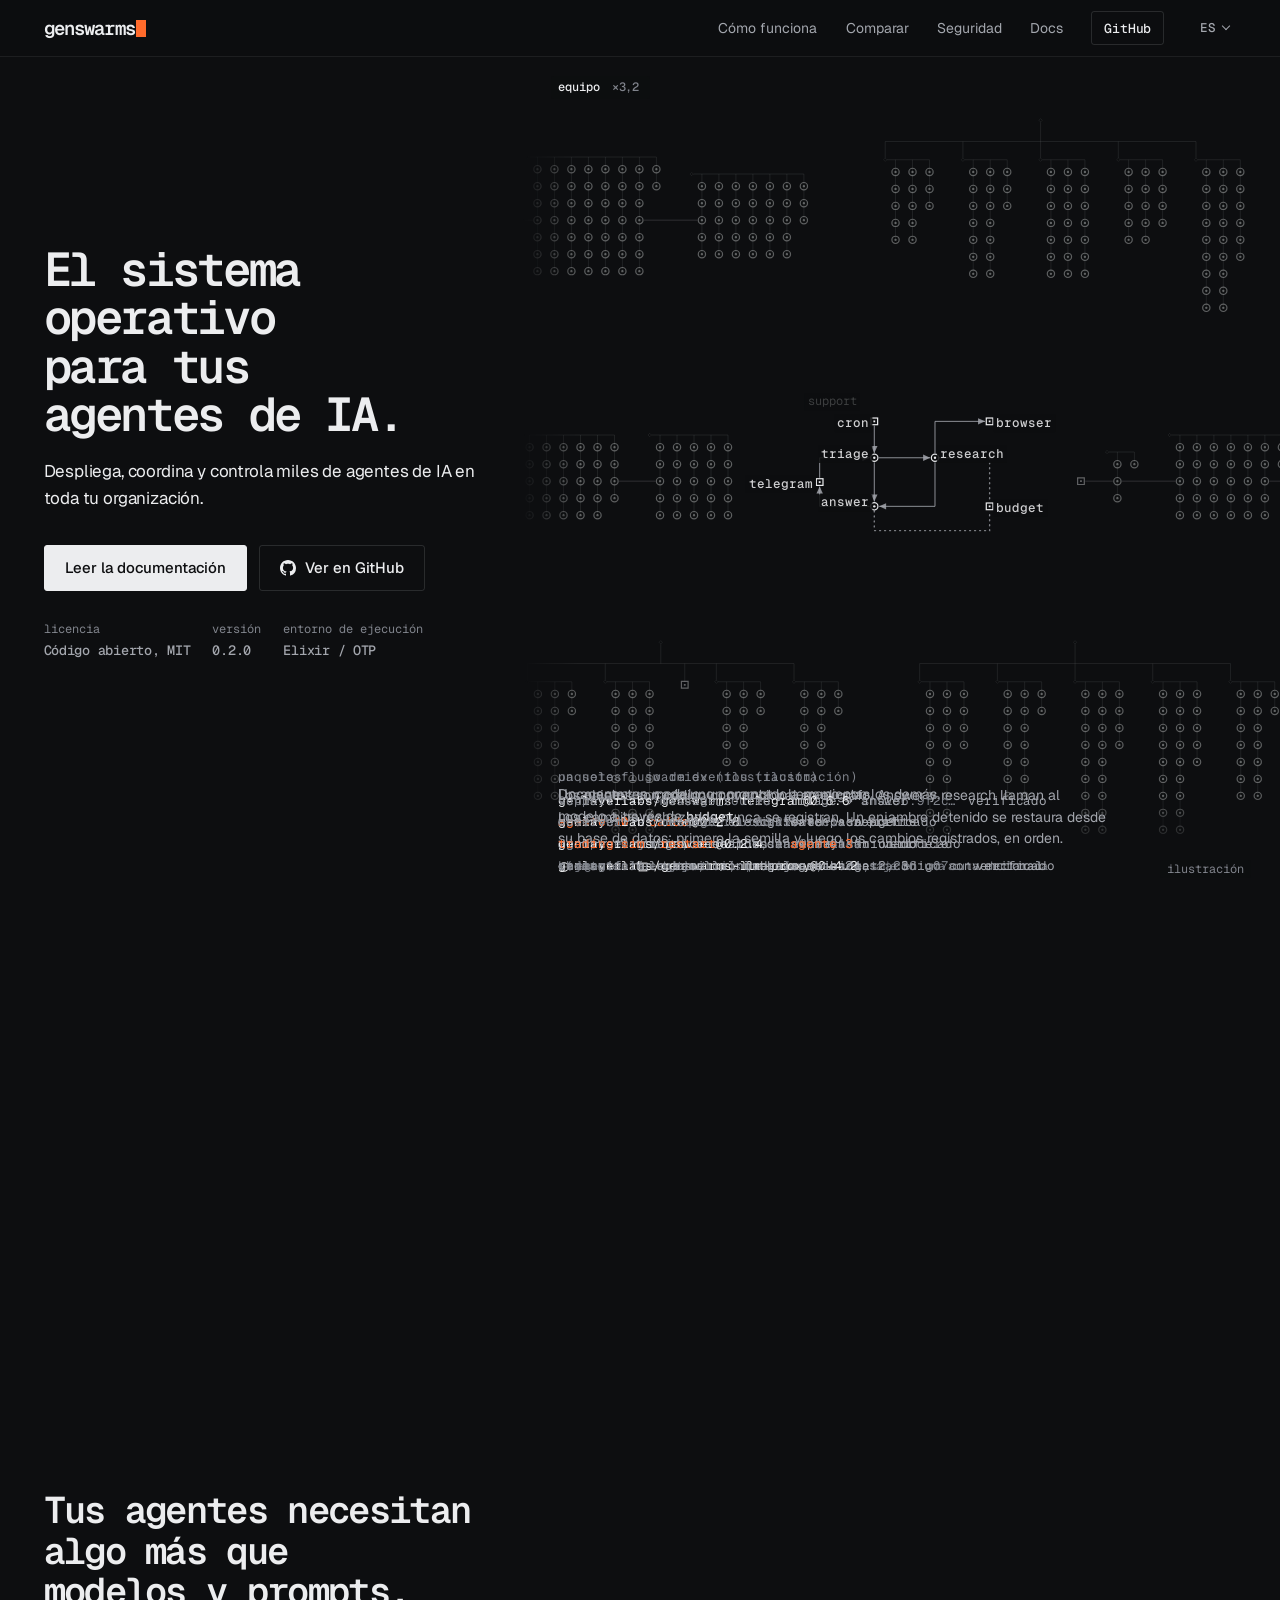
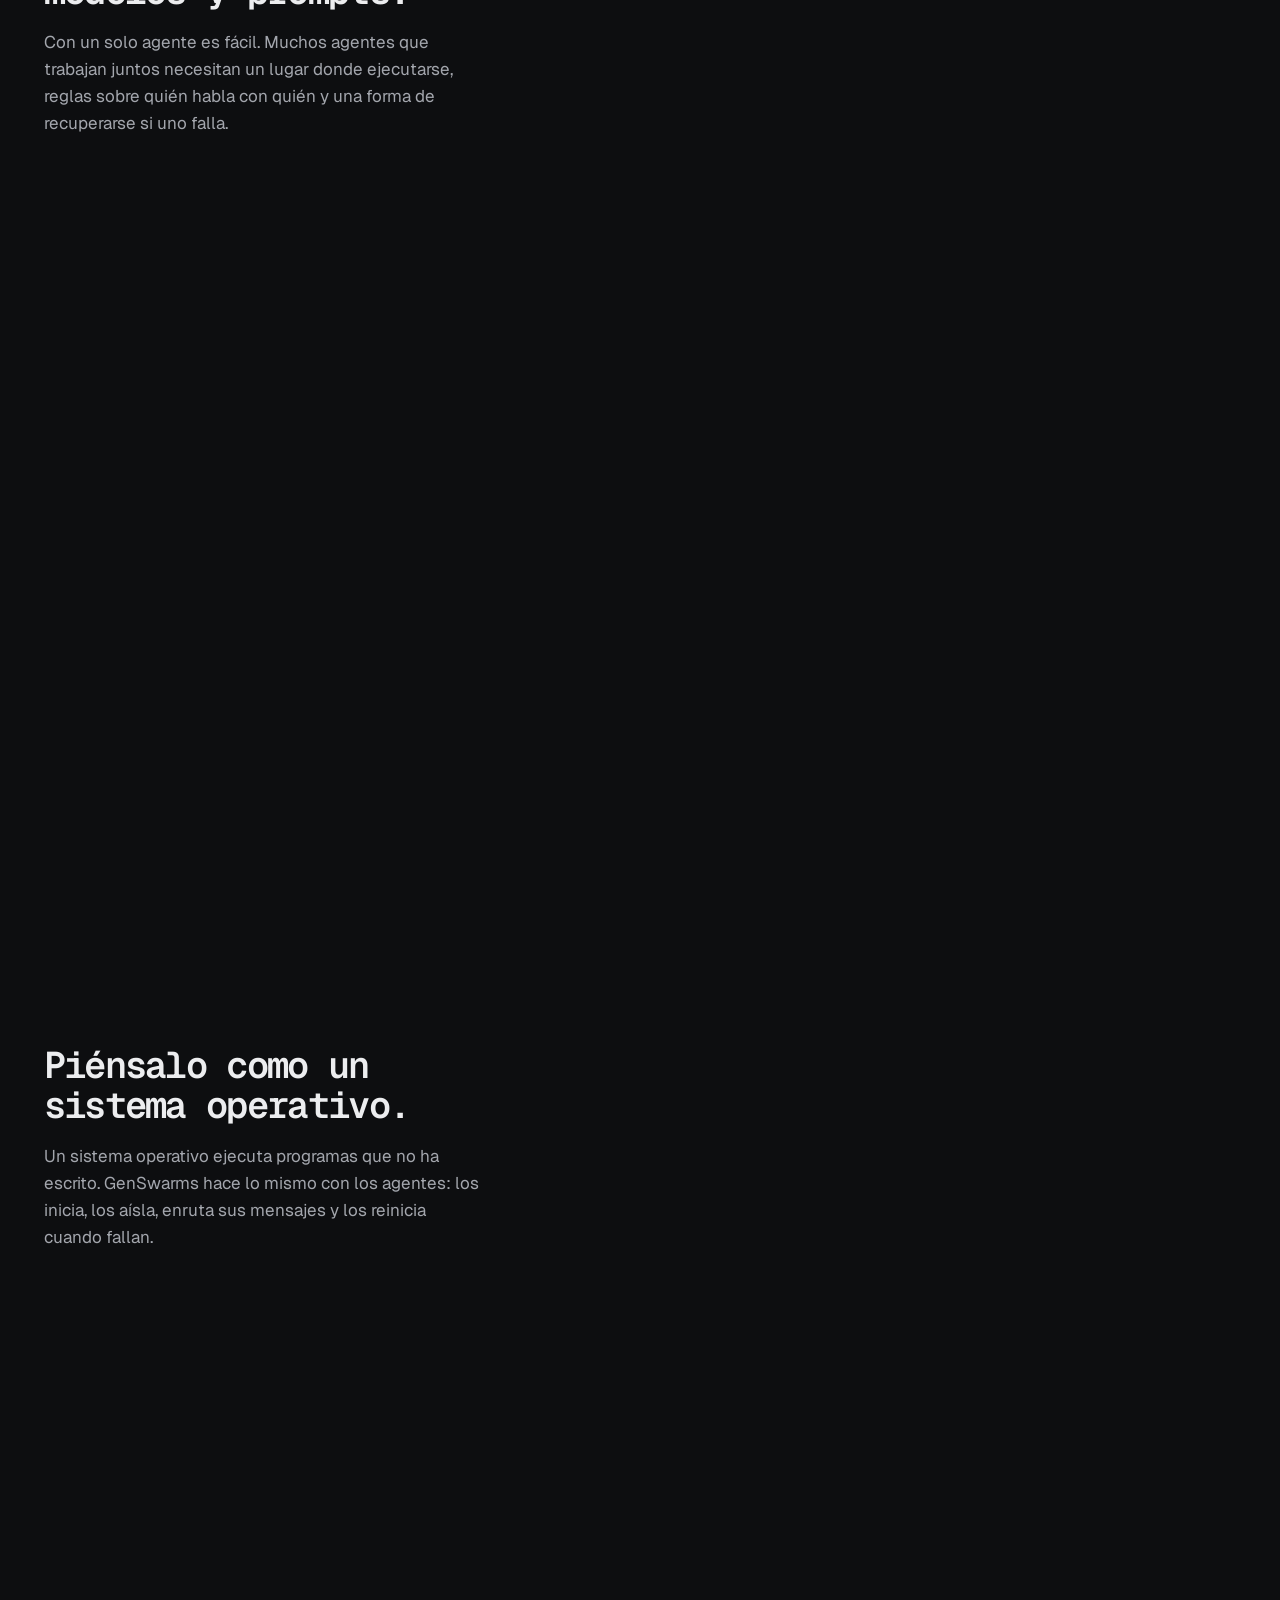
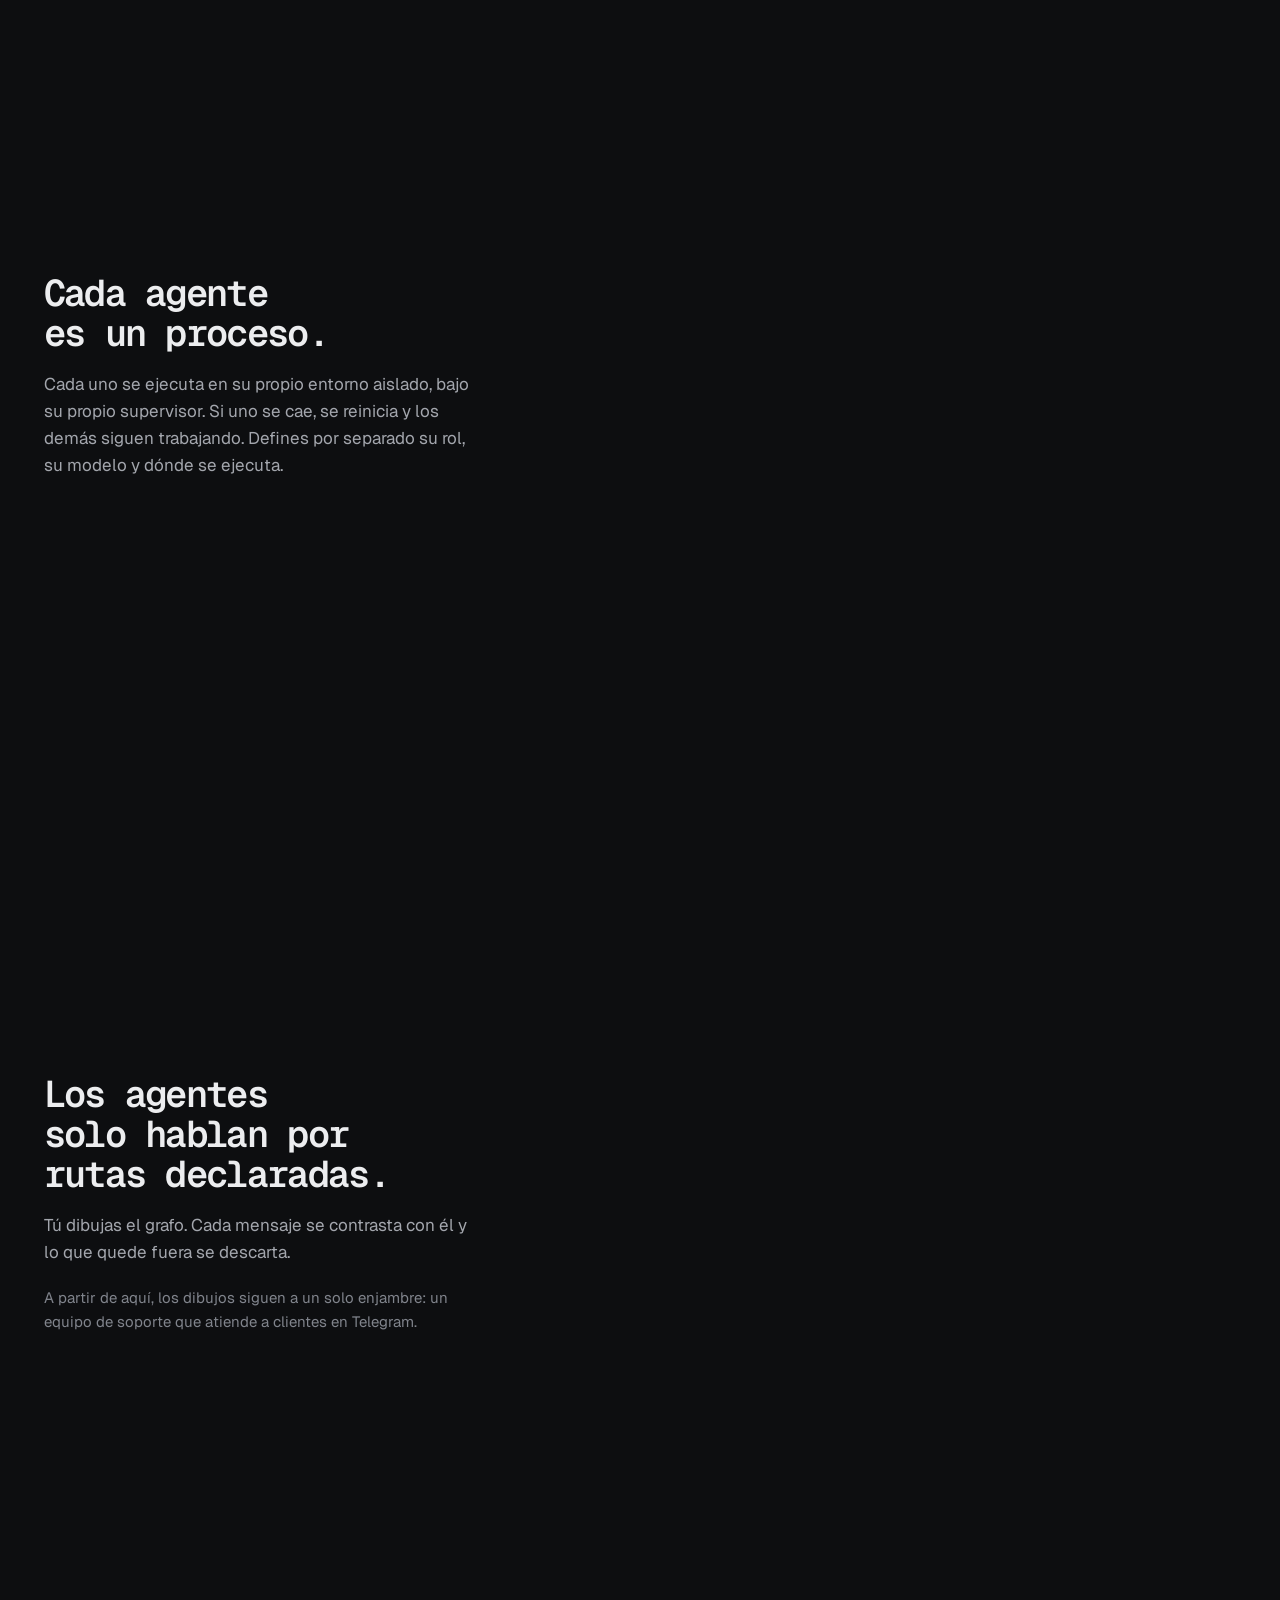
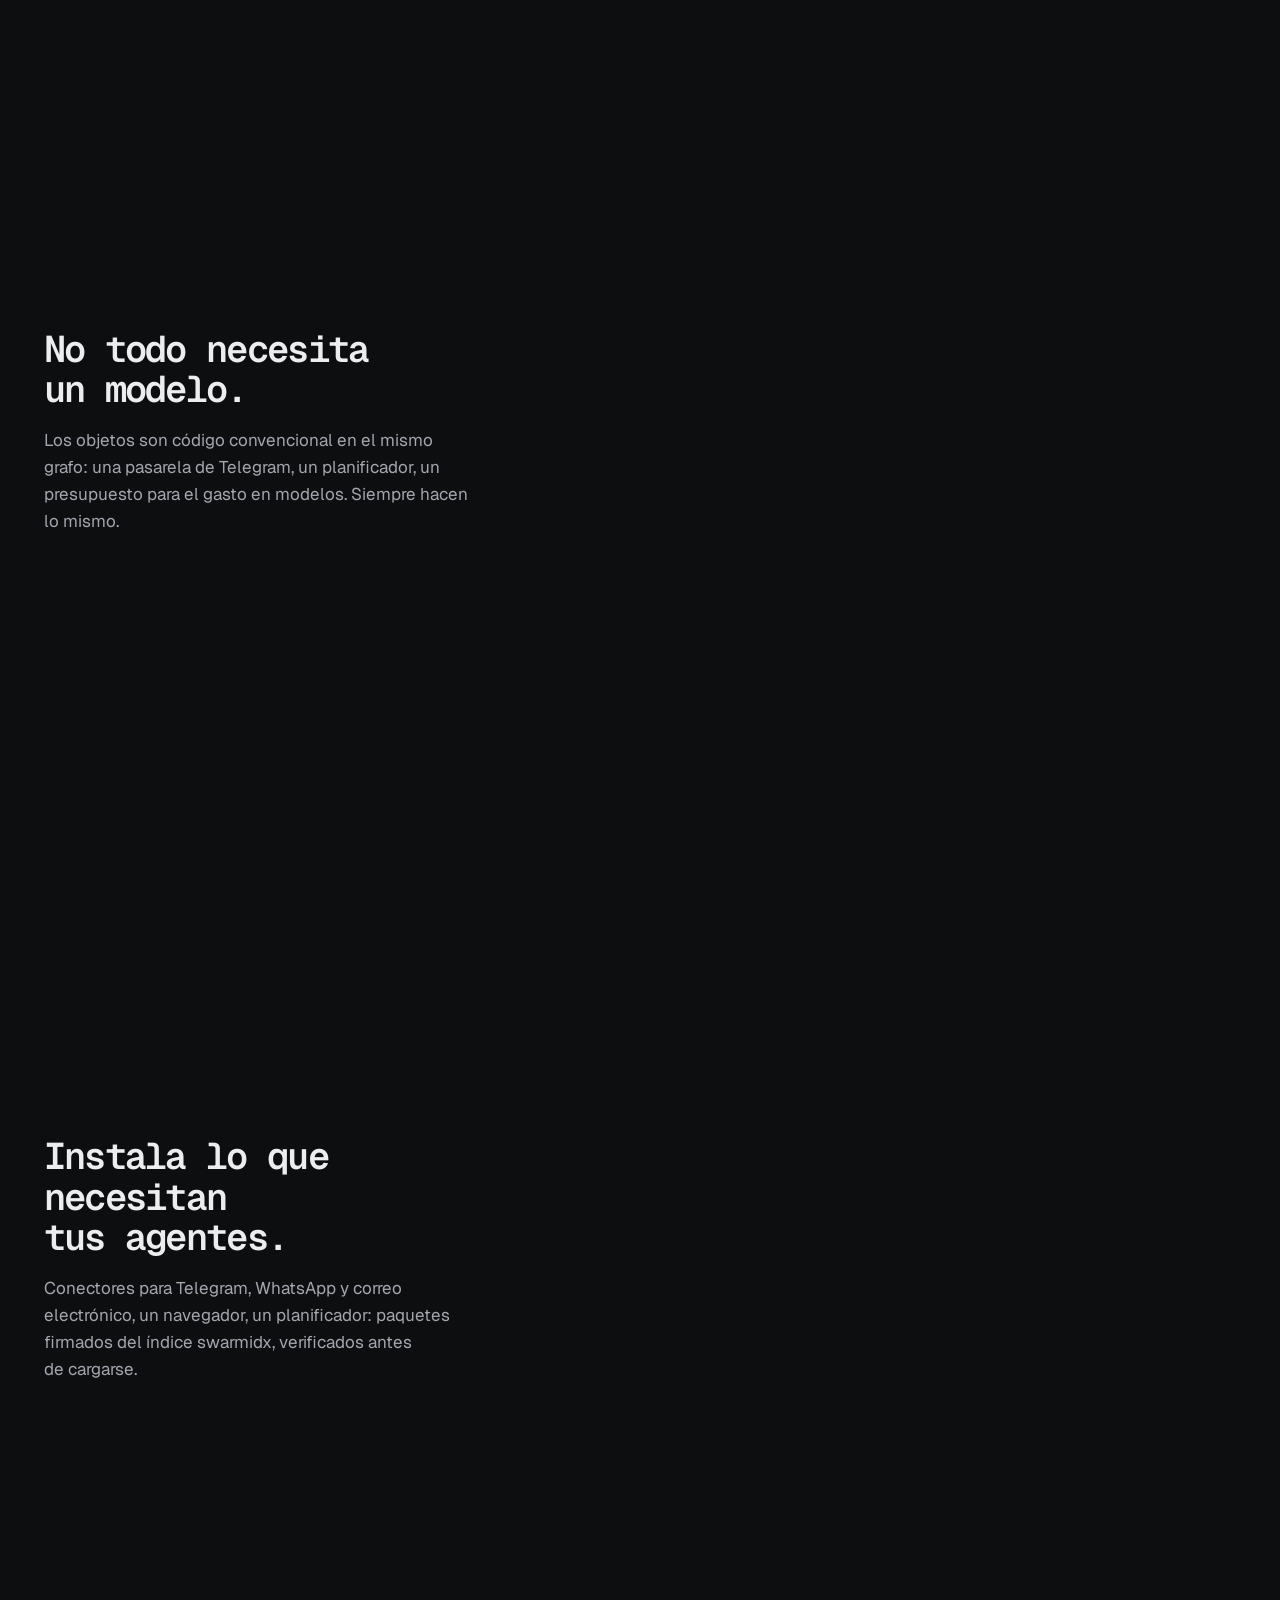
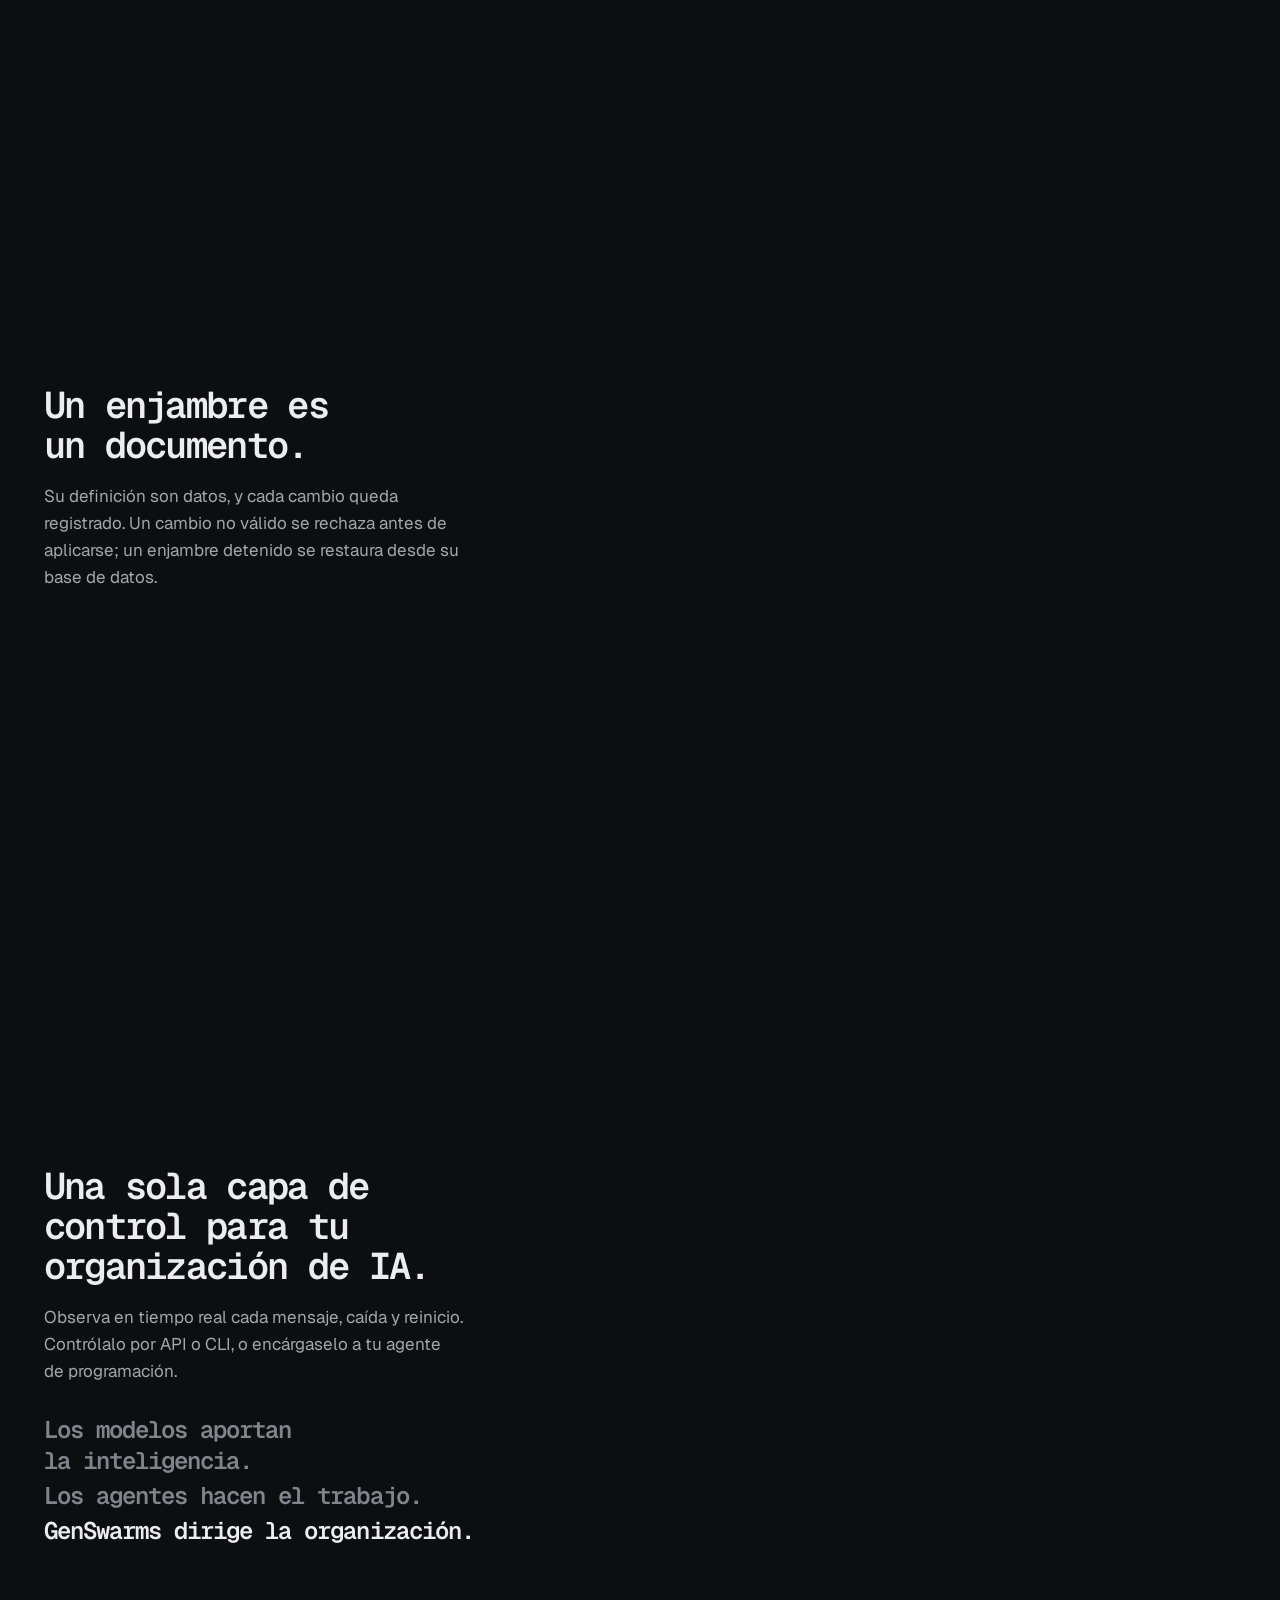
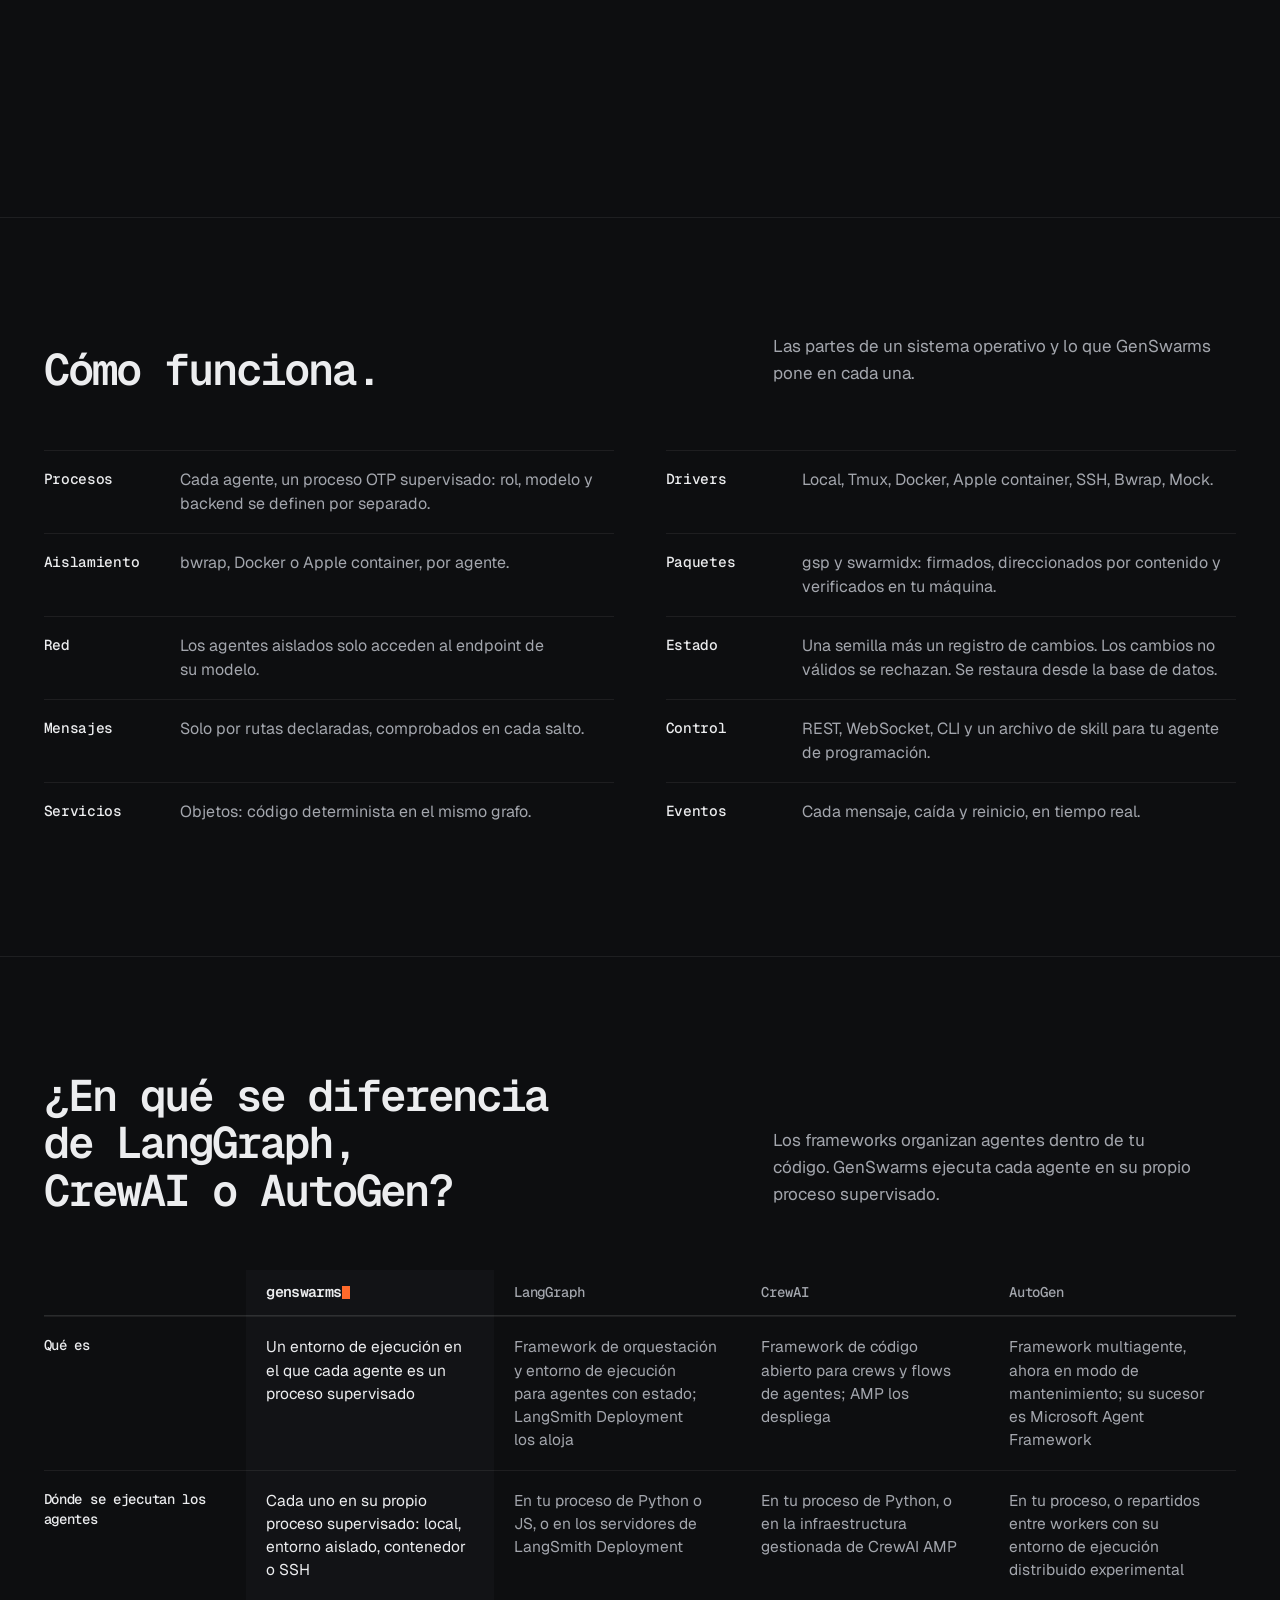
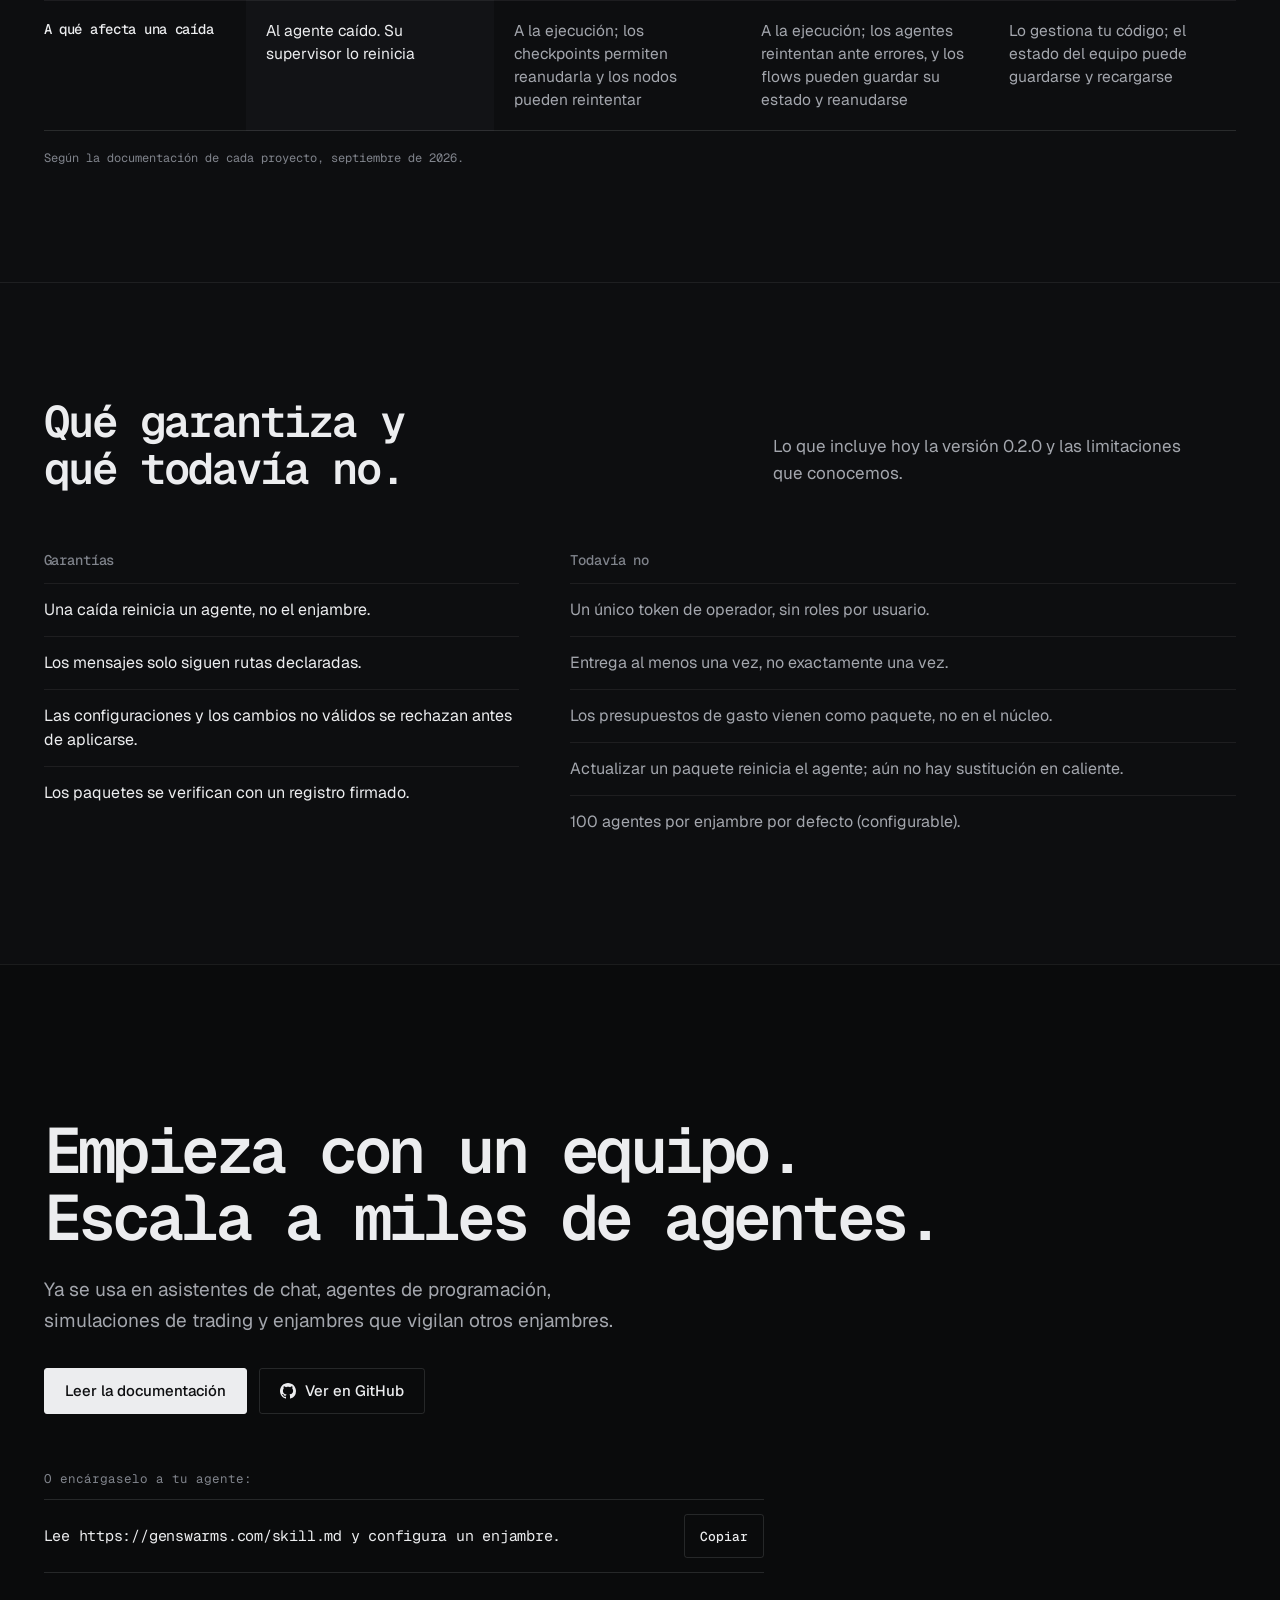
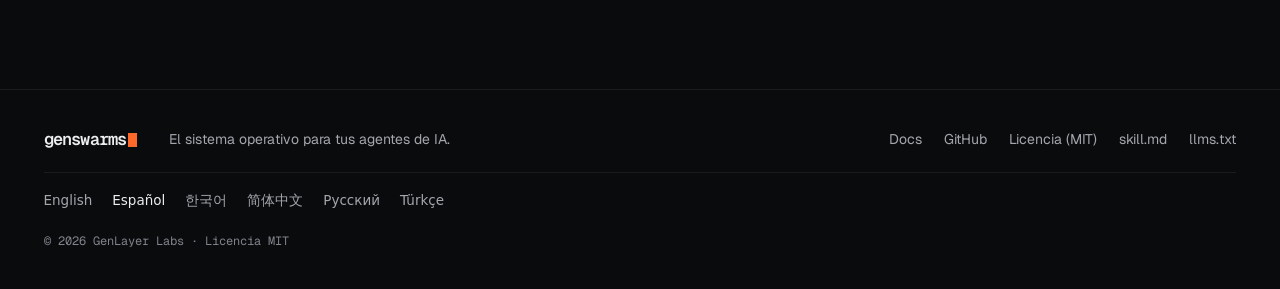
==== commit 9757cc86: "site i18n: transcreate the display copy; "AI agents", not "AI workforce" Three review rounds passed " ====
--- a/website/es/index.html
+++ b/website/es/index.html
@@ -3,7 +3,7 @@
 <head>
 <meta charset="utf-8">
 <meta name="viewport" content="width=device-width, initial-scale=1">
-<title>GenSwarms: el sistema operativo para la fuerza laboral de IA</title>
+<title>GenSwarms: el sistema operativo para tus agentes de IA</title>
 <meta name="description" content="GenSwarms ejecuta agentes de IA como procesos separados y supervisados, con rutas de mensajes declaradas, API y eventos en vivo. Código abierto, MIT.">
 <link rel="canonical" href="https://genswarms.com/es/">
 <link rel="alternate" hreflang="en" href="https://genswarms.com/">
@@ -16,13 +16,13 @@
 <meta http-equiv="content-language" content="es">
 <meta name="theme-color" content="#0D0E10">
 <meta property="og:type" content="website"><meta property="og:locale" content="es_ES">
-<meta property="og:title" content="GenSwarms: el sistema operativo para la fuerza laboral de IA">
+<meta property="og:title" content="GenSwarms: el sistema operativo para tus agentes de IA">
 <meta property="og:description" content="Despliega, coordina y controla agentes de IA como procesos separados y supervisados.">
 <meta property="og:url" content="https://genswarms.com/es/"><meta property="og:image" content="https://genswarms.com/og-es.png">
-<meta property="og:image:width" content="1200"><meta property="og:image:height" content="630"><meta property="og:image:alt" content="GenSwarms: el sistema operativo para la fuerza laboral de IA">
+<meta property="og:image:width" content="1200"><meta property="og:image:height" content="630"><meta property="og:image:alt" content="GenSwarms: el sistema operativo para tus agentes de IA">
 <meta name="twitter:card" content="summary_large_image">
 <link rel="icon" href="/favicon.svg" type="image/svg+xml"><link rel="icon" href="/favicon-32.png" sizes="32x32"><link rel="apple-touch-icon" href="/apple-touch-icon.png">
-<script type="application/ld+json">{"@context":"https://schema.org","@type":"SoftwareApplication","name":"GenSwarms","applicationCategory":"DeveloperApplication","operatingSystem":"Linux, macOS","softwareVersion":"0.2.0","license":"https://opensource.org/licenses/MIT","url":"https://genswarms.com/es/","codeRepository":"https://github.com/genlayerlabs/genswarms","description":"El sistema operativo para la fuerza laboral de IA: ejecuta agentes de IA como procesos separados y supervisados, en rutas de mensajes declaradas, con una API REST + WebSocket y un flujo de eventos en tiempo real.","inLanguage":"es","offers":{"@type":"Offer","price":"0","priceCurrency":"USD"},"author":{"@type":"Organization","name":"GenLayer Labs"}}</script>
+<script type="application/ld+json">{"@context":"https://schema.org","@type":"SoftwareApplication","name":"GenSwarms","applicationCategory":"DeveloperApplication","operatingSystem":"Linux, macOS","softwareVersion":"0.2.0","license":"https://opensource.org/licenses/MIT","url":"https://genswarms.com/es/","codeRepository":"https://github.com/genlayerlabs/genswarms","description":"El sistema operativo para tus agentes de IA: ejecuta cada agente como un proceso separado y supervisado, en rutas de mensajes declaradas, con una API REST + WebSocket y un flujo de eventos en tiempo real.","inLanguage":"es","offers":{"@type":"Offer","price":"0","priceCurrency":"USD"},"author":{"@type":"Organization","name":"GenLayer Labs"}}</script>
 <link rel="preconnect" href="https://fonts.googleapis.com">
 <link rel="preconnect" href="https://fonts.gstatic.com" crossorigin>
 <link href="https://fonts.googleapis.com/css2?family=Geist+Mono:wght@400..600&family=Geist:wght@400..600&display=swap" rel="stylesheet" media="print" onload="this.media='all'">
@@ -59,7 +59,7 @@
 <div class="steps">
 <article class="step hero" id="s0" data-step="0" data-k="0">
 <div class="copy hero-copy">
-<h1>El sistema operativo para la fuerza laboral de&nbsp;IA.</h1>
+<h1>El sistema operativo para tus agentes de&nbsp;IA.</h1>
 <p class="lead">Despliega, coordina y controla miles de agentes de IA en toda tu organización.</p>
 <div class="ctas"><a class="btn btn-p" href="/docs/">Leer la documentación</a><a class="btn btn-s" href="https://github.com/genlayerlabs/genswarms"><svg viewBox="0 0 16 16" aria-hidden="true"><path fill="currentColor" d="M8 0C3.58 0 0 3.58 0 8c0 3.54 2.29 6.53 5.47 7.59.4.07.55-.17.55-.38 0-.19-.01-.82-.01-1.49-2.01.37-2.53-.49-2.69-.94-.09-.23-.48-.94-.82-1.13-.28-.15-.68-.52-.01-.53.63-.01 1.08.58 1.23.82.72 1.21 1.87.87 2.33.66.07-.52.28-.87.51-1.07-1.78-.2-3.64-.89-3.64-3.95 0-.87.31-1.59.82-2.15-.08-.2-.36-1.02.08-2.12 0 0 .67-.21 2.2.82.64-.18 1.32-.27 2-.27.68 0 1.36.09 2 .27 1.53-1.04 2.2-.82 2.2-.82.44 1.1.16 1.92.08 2.12.51.56.82 1.27.82 2.15 0 3.07-1.87 3.75-3.65 3.95.29.25.54.73.54 1.48 0 1.07-.01 1.93-.01 2.2 0 .21.15.46.55.38A8.013 8.013 0 0016 8c0-4.42-3.58-8-8-8z"/></svg>Ver en GitHub</a></div>
 <dl class="facts"><div><dt>licencia</dt><dd>Código abierto, MIT</dd></div><div><dt>versión</dt><dd>0.2.0</dd></div><div><dt>entorno de ejecución</dt><dd>Elixir / OTP</dd></div></dl>
@@ -89,7 +89,7 @@
 <article class="step" id="s4" data-step="4" data-k="6">
 <div class="copy">
 <h2>Los agentes solo hablan por rutas declaradas.</h2>
-<p>Tú dibujas el grafo. Cada mensaje se comprueba contra él y lo que se salga del grafo se descarta.</p>
+<p>Tú dibujas el grafo. Cada mensaje se contrasta con él y lo que quede fuera se descarta.</p>
 <p class="ex">A partir de aquí, los dibujos siguen a un solo enjambre: un equipo de soporte que atiende a clientes en Telegram.</p>
 <div class="ro-in" data-at="6"><p class="ro-t">eventos (ilustración)</p><div class="log ev"><div class="ln"><span class="k">message_routed</span><span>telegram <span class="ar">→</span> triage</span></div><div class="ln"><span class="k">message_routed</span><span>triage <span class="ar">→</span> research</span></div><div class="ln hot"><span class="k">invalid_route</span><span>research <span class="ar">→</span> telegram</span><span class="tag">descartado</span></div><div class="ln"><span class="k">message_routed</span><span>research <span class="ar">→</span> answer</span></div></div></div>
 </div>
@@ -119,7 +119,7 @@
 <div class="copy">
 <h2>Una sola capa de control para tu organización de IA.</h2>
 <p>Observa en tiempo real cada mensaje, caída y reinicio. Contrólalo por API o CLI, o encárgaselo a tu agente de programación.</p>
-<p class="triad"><span>Los modelos aportan la&nbsp;inteligencia.</span> <span>Los agentes hacen el&nbsp;trabajo.</span> <span>GenSwarms hace&nbsp;funcionar la&nbsp;organización.</span></p>
+<p class="triad"><span>Los modelos aportan la&nbsp;inteligencia.</span> <span>Los agentes hacen el&nbsp;trabajo.</span> <span>GenSwarms dirige la&nbsp;organización.</span></p>
 <div class="ro-in" data-at="10"><p class="ro-t">un solo flujo de eventos (ilustración)</p><div class="log st"><div class="ln"><span class="k">support</span><span class="e2">message_routed</span><span>triage → answer</span></div><div class="ln"><span class="k">observer</span><span class="e2">message_routed</span><span>watch → report</span></div><div class="ln hot"><span class="k">trading sim</span><span class="e2">restart</span><span>agente 3</span></div><div class="ln"><span class="k">coding</span><span class="e2">output</span><span>agente 2</span></div></div></div>
 </div>
 </article>
@@ -150,7 +150,7 @@
 <div class="wrap">
 <div class="sec-head"><h2 id="sec-h">Qué garantiza y qué todavía no.</h2><p>Lo que incluye hoy la versión 0.2.0 y las limitaciones que conocemos.</p></div>
 <div class="gu">
-<div class="gu-col yes"><h3>Garantías</h3><ul><li>Una caída reinicia un agente, no el enjambre.</li><li>Los mensajes solo siguen rutas declaradas.</li><li>Las configuraciones y los cambios no válidos se rechazan antes de aplicarse.</li><li>Los paquetes se verifican contra un registro firmado.</li></ul></div>
+<div class="gu-col yes"><h3>Garantías</h3><ul><li>Una caída reinicia un agente, no el enjambre.</li><li>Los mensajes solo siguen rutas declaradas.</li><li>Las configuraciones y los cambios no válidos se rechazan antes de aplicarse.</li><li>Los paquetes se verifican con un registro firmado.</li></ul></div>
 <div class="gu-col not"><h3>Todavía no</h3><ul><li>Un único token de operador, sin roles por usuario.</li><li>Entrega al menos una vez, no exactamente una&nbsp;vez.</li><li>Los presupuestos de gasto vienen como paquete, no en el núcleo.</li><li>Actualizar un paquete reinicia el agente; aún no hay sustitución en caliente.</li><li>100 agentes por enjambre por defecto (configurable).</li></ul></div>
 </div>
 </div>
@@ -169,7 +169,7 @@
 </main>
 <footer class="foot"><div class="wrap foot-in">
 <a class="brand" href="#s0" aria-label="Inicio de GenSwarms">genswarms<span class="cur" aria-hidden="true"></span></a>
-<p>El sistema operativo para la fuerza laboral de IA.</p>
+<p>El sistema operativo para tus agentes de IA.</p>
 <nav aria-label="Pie de página"><a href="/docs/">Docs</a><a href="https://github.com/genlayerlabs/genswarms">GitHub</a><a href="https://github.com/genlayerlabs/genswarms/blob/main/LICENSE">Licencia (MIT)</a><a href="/skill.md">skill.md</a><a href="/llms.txt">llms.txt</a></nav>
 <nav class="foot-langs" aria-label="Idioma"><a href="/" hreflang="en" lang="en">English</a><a href="/es/" hreflang="es" lang="es" aria-current="page">Español</a><a href="/ko/" hreflang="ko" lang="ko">한국어</a><a href="/zh/" hreflang="zh-Hans" lang="zh-Hans">简体中文</a><a href="/ru/" hreflang="ru" lang="ru">Русский</a><a href="/tr/" hreflang="tr" lang="tr">Türkçe</a></nav>
 <p class="legal">© 2026 GenLayer Labs · Licencia MIT</p>
